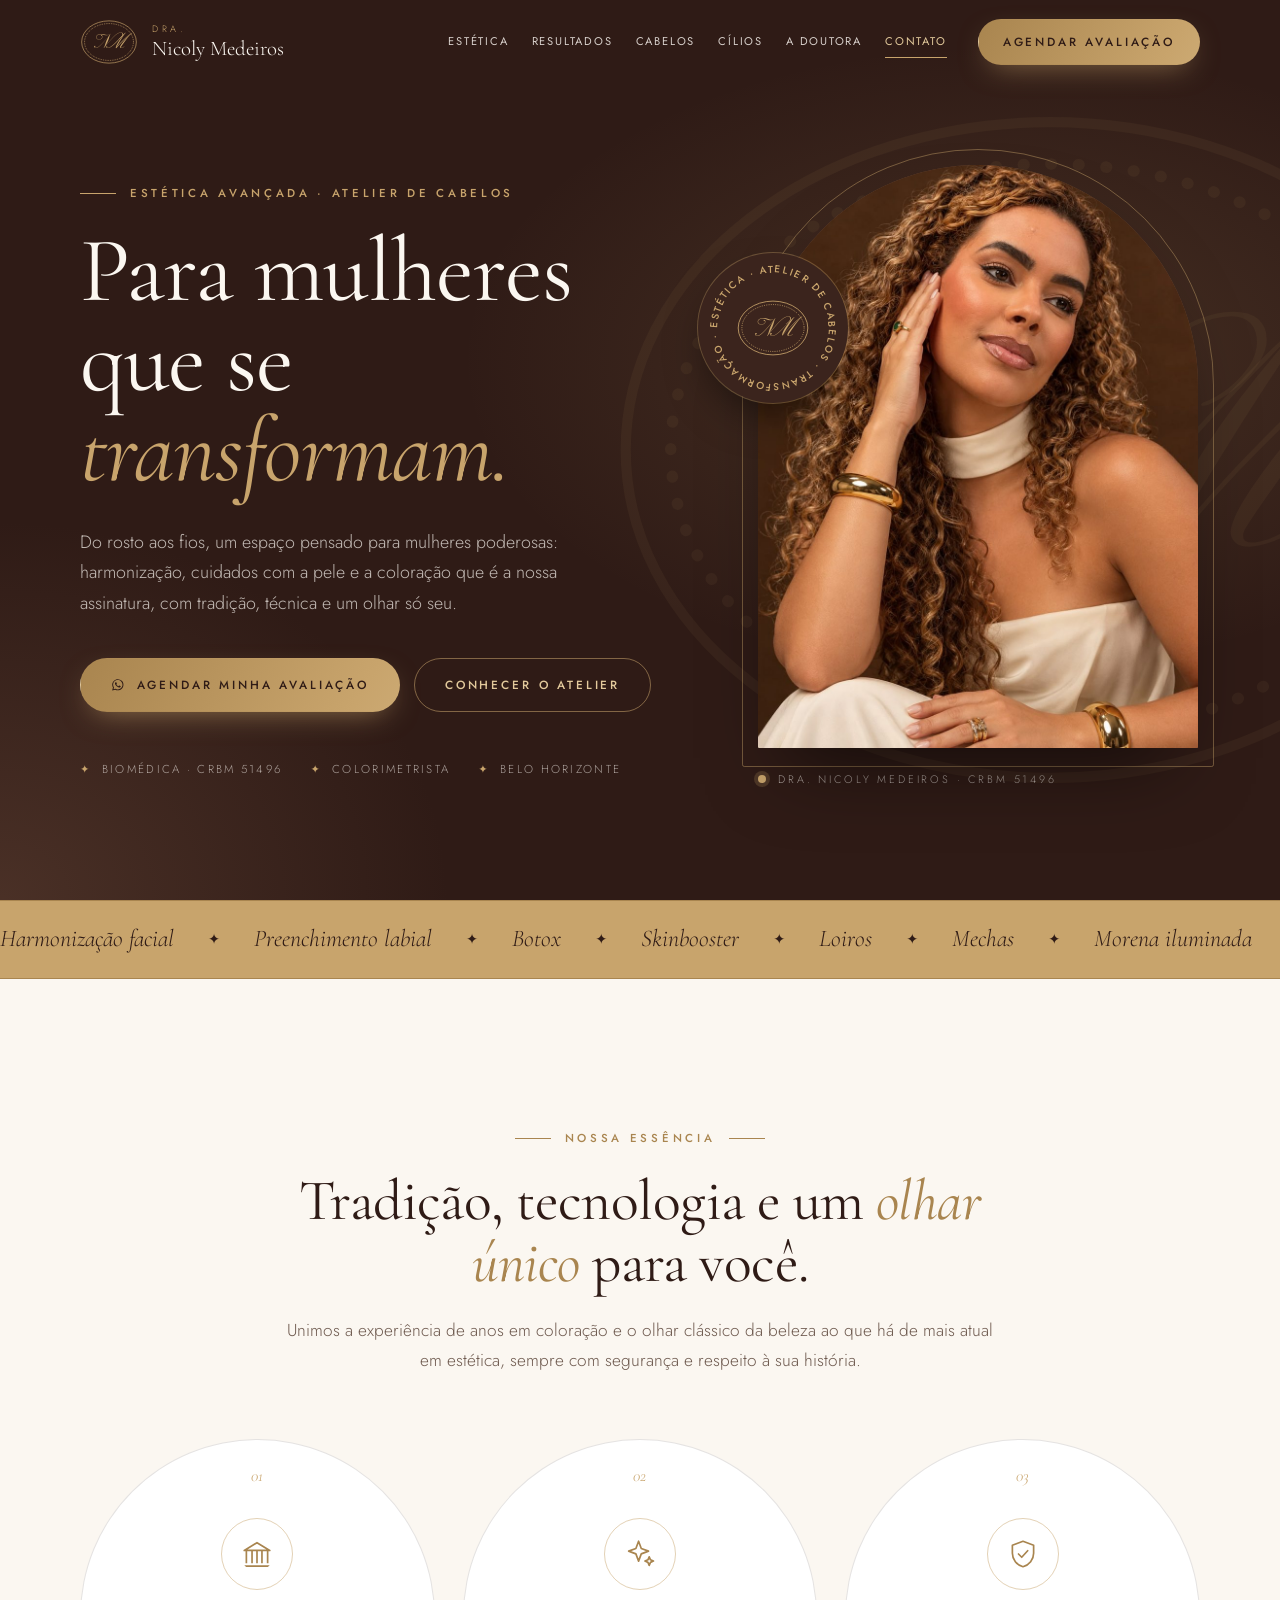
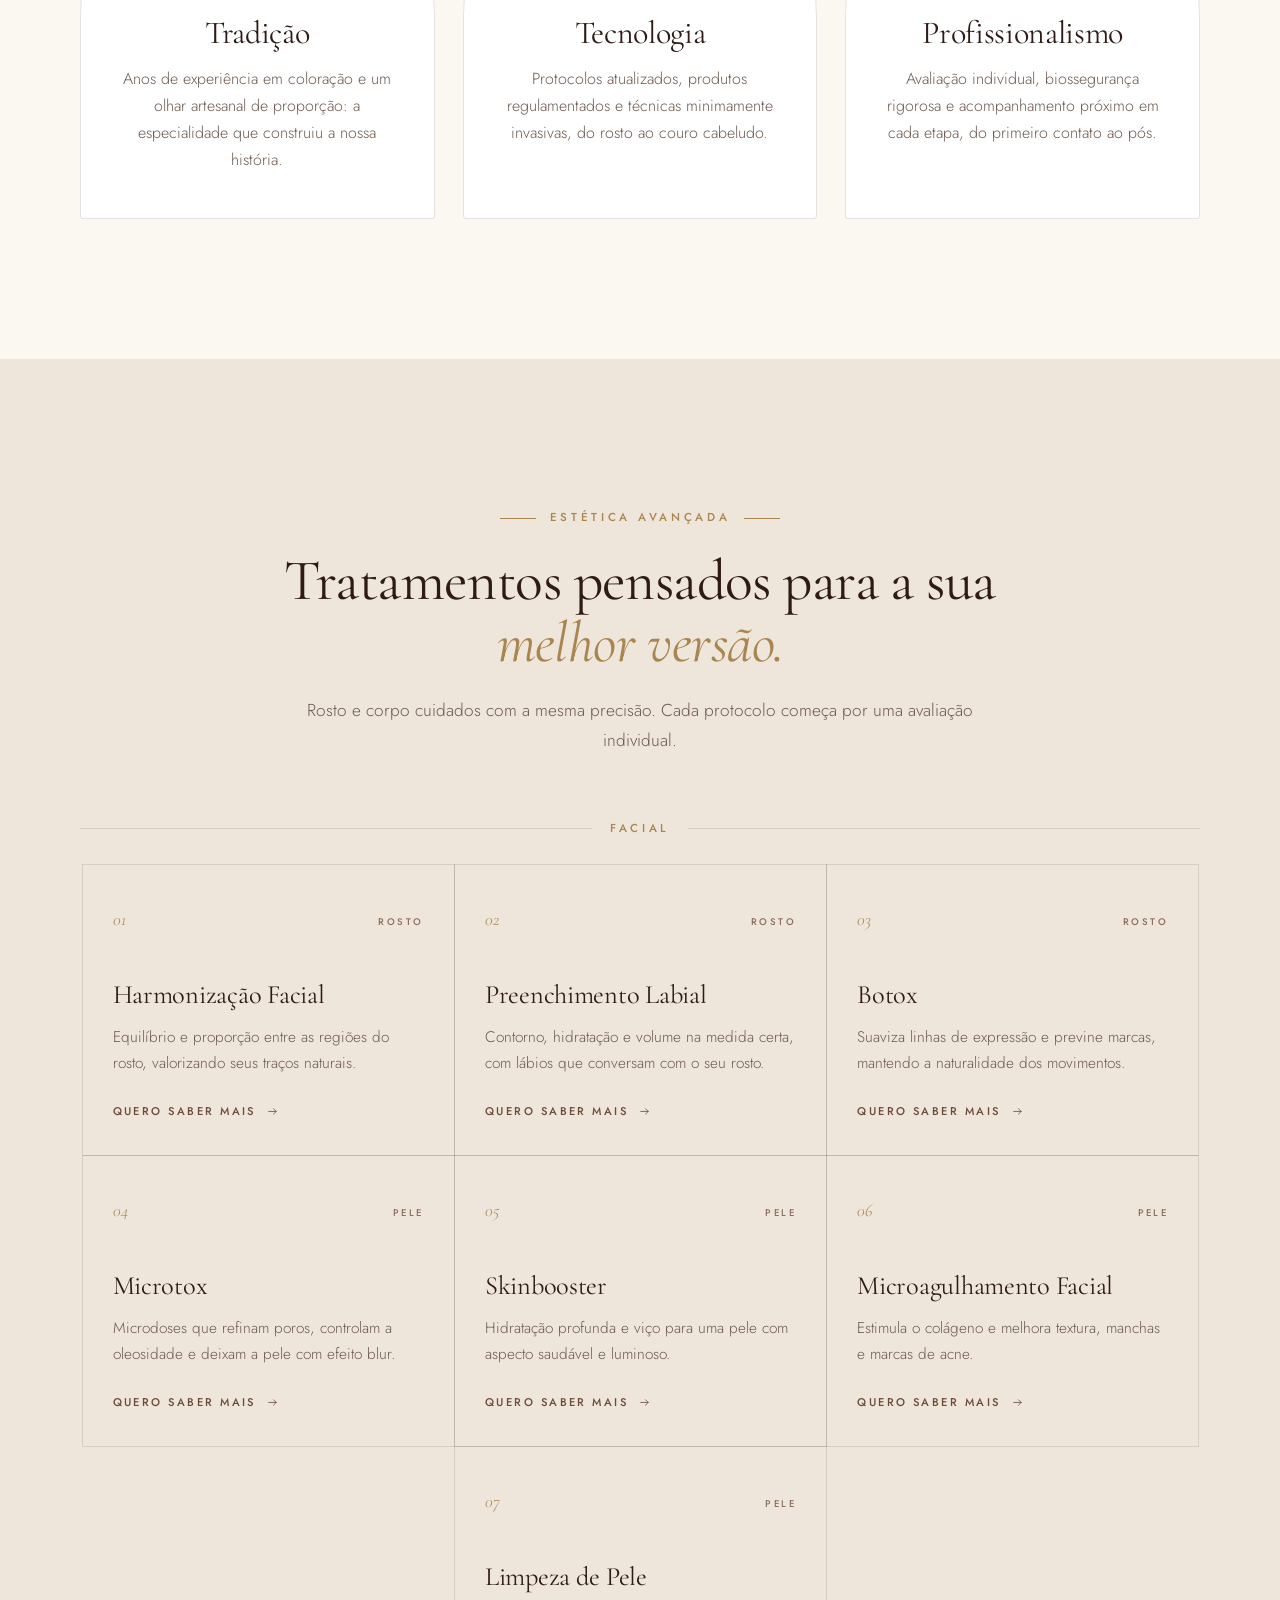
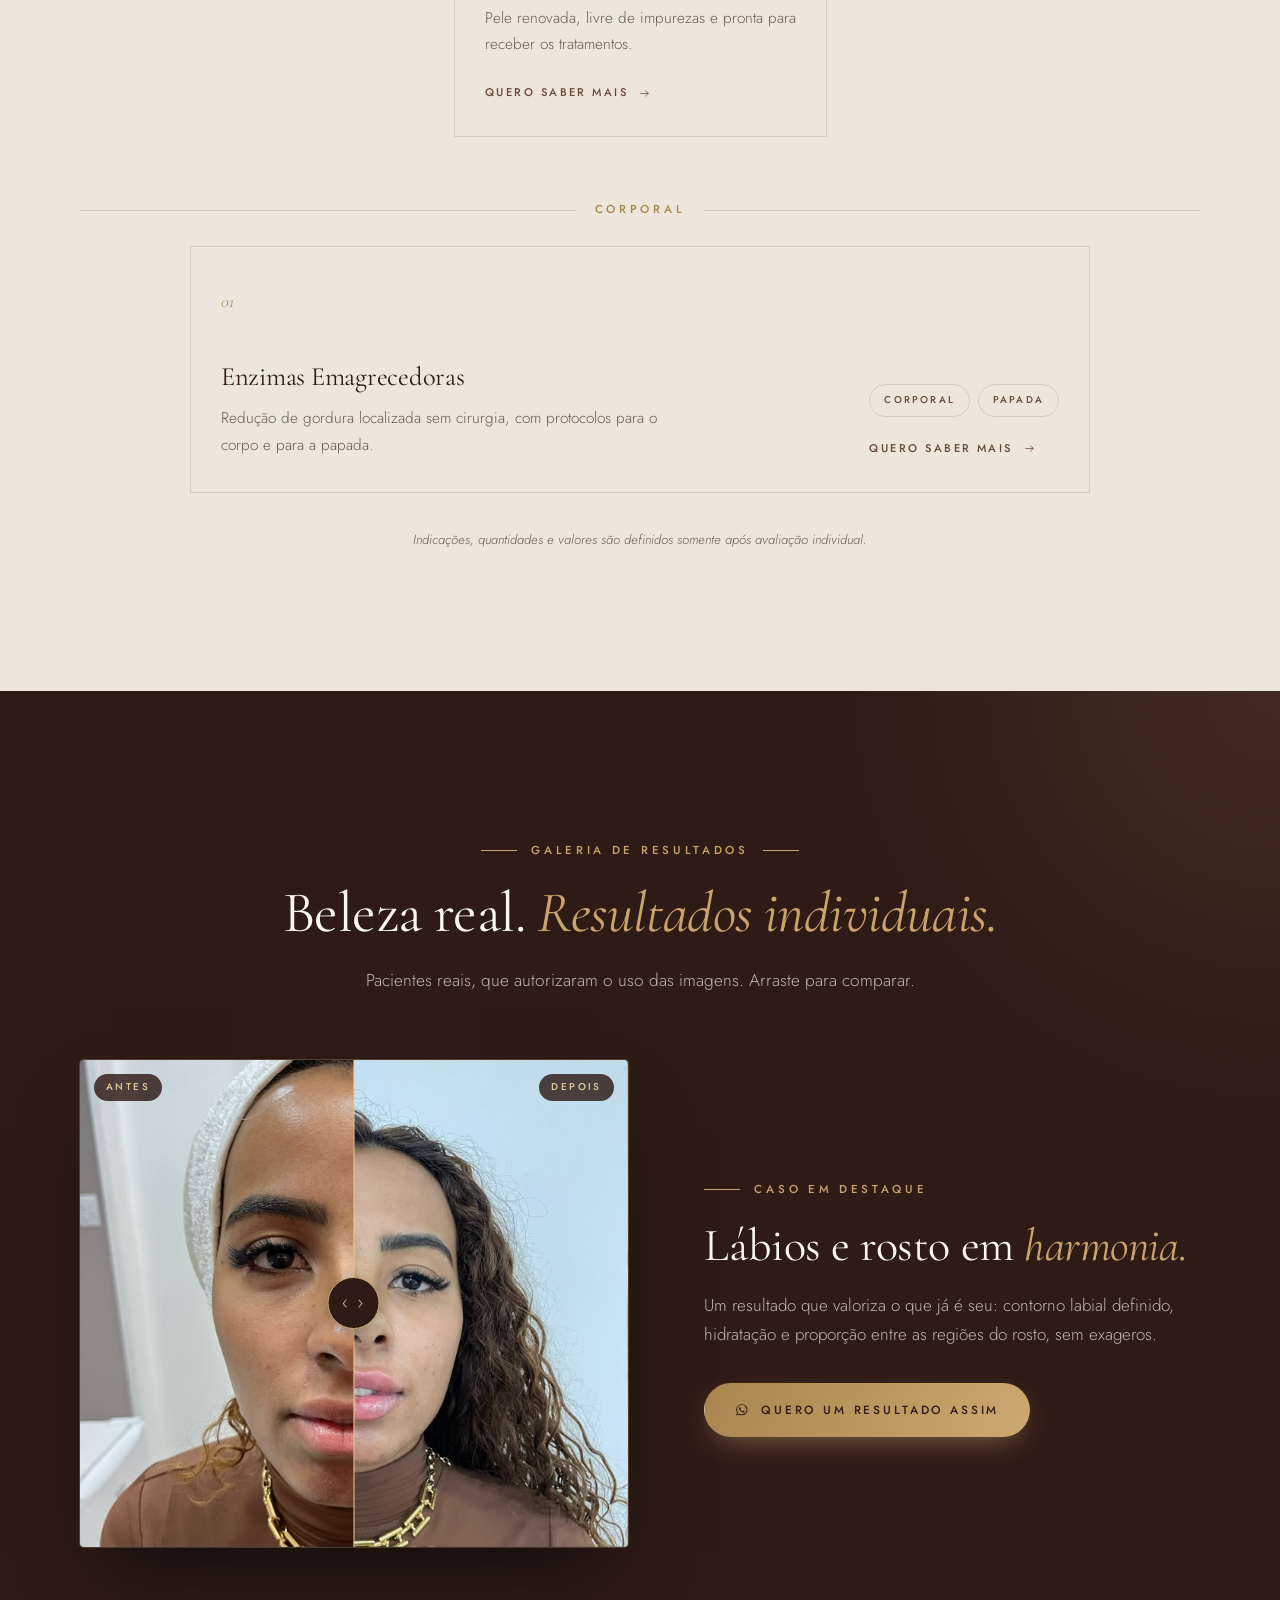
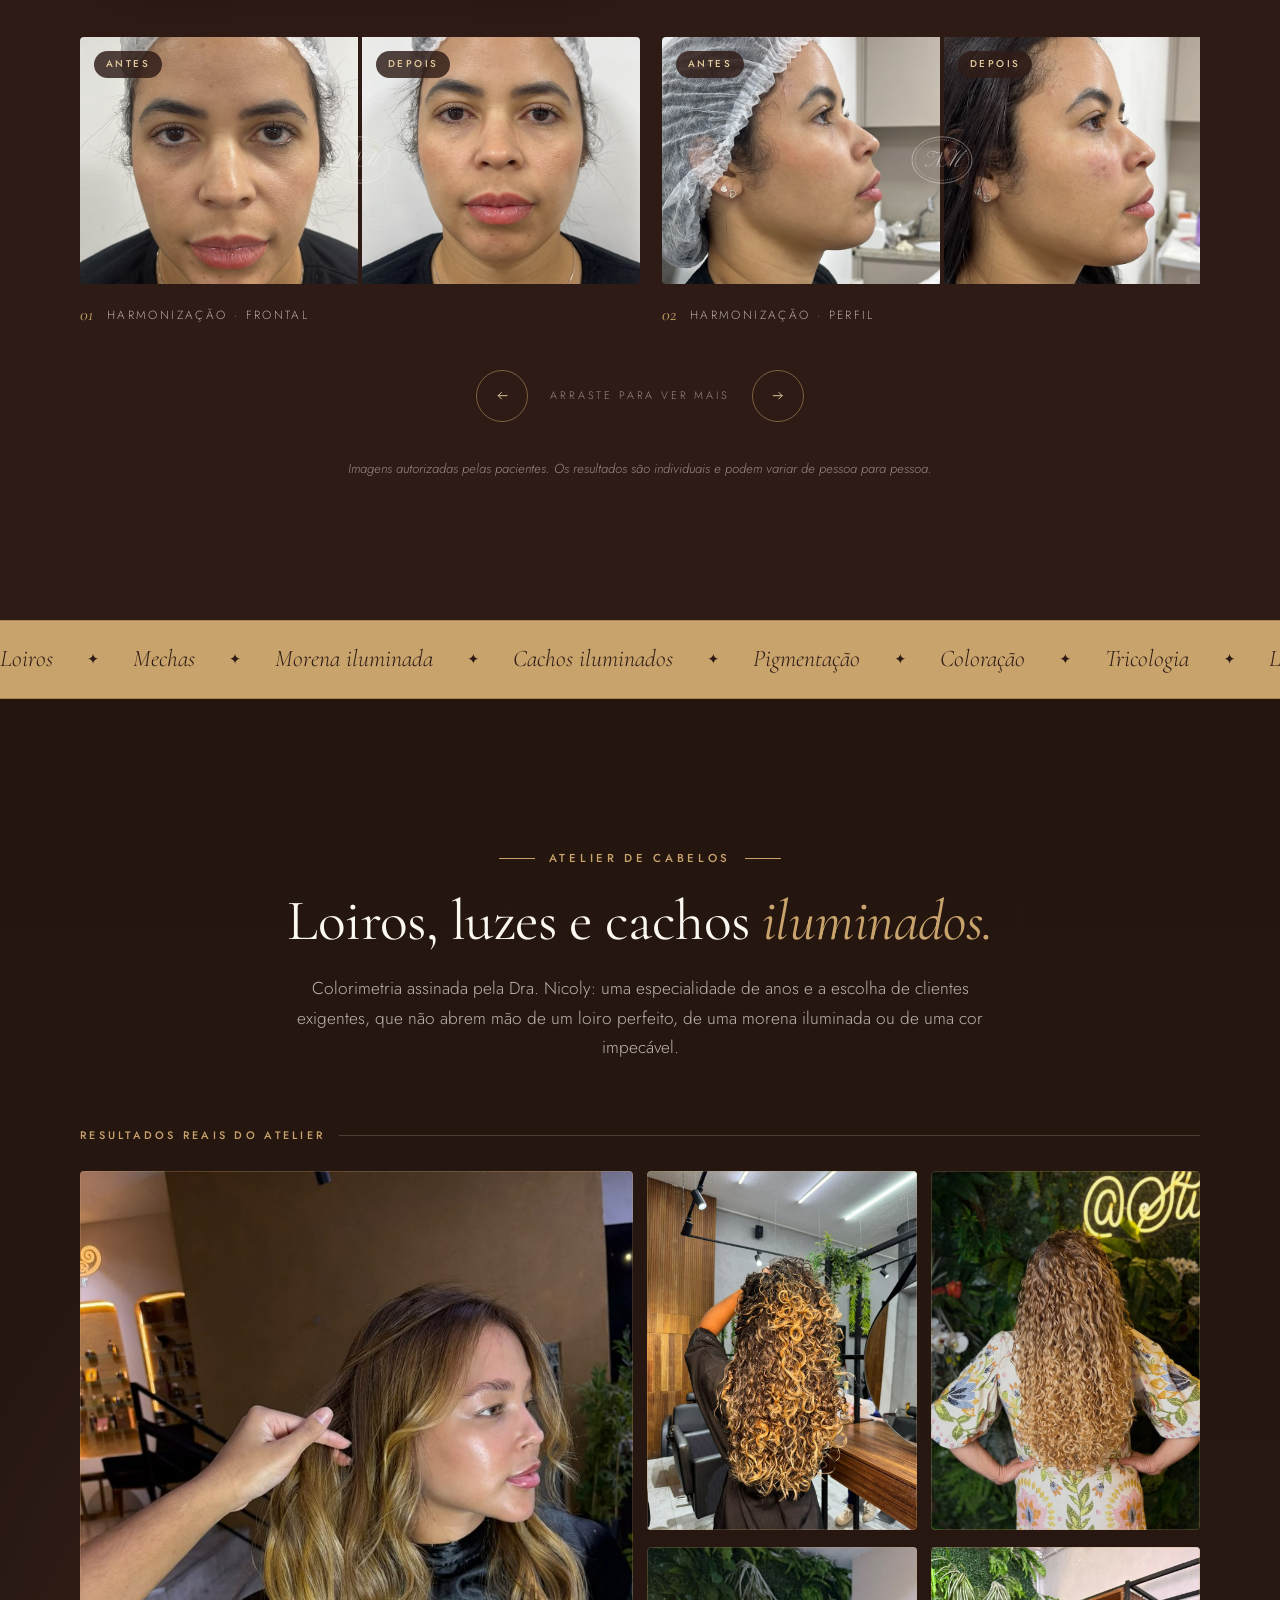
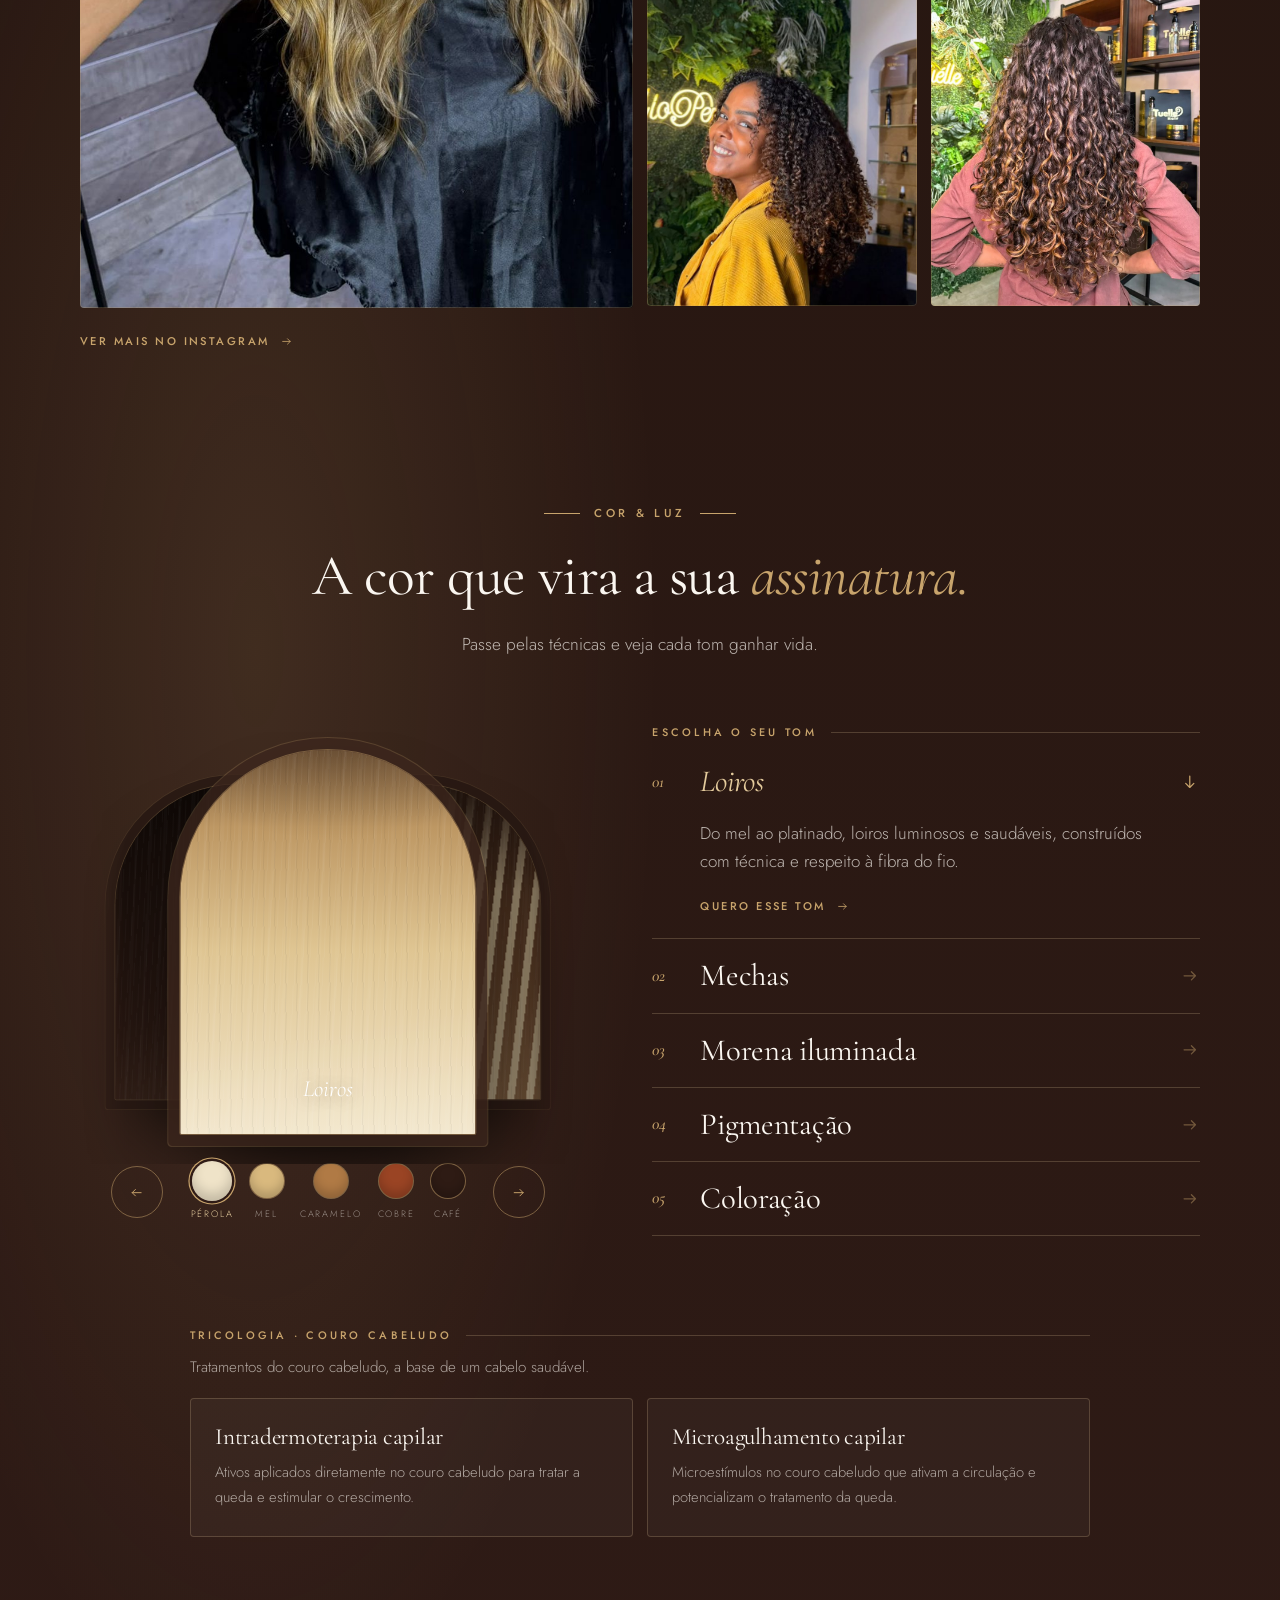
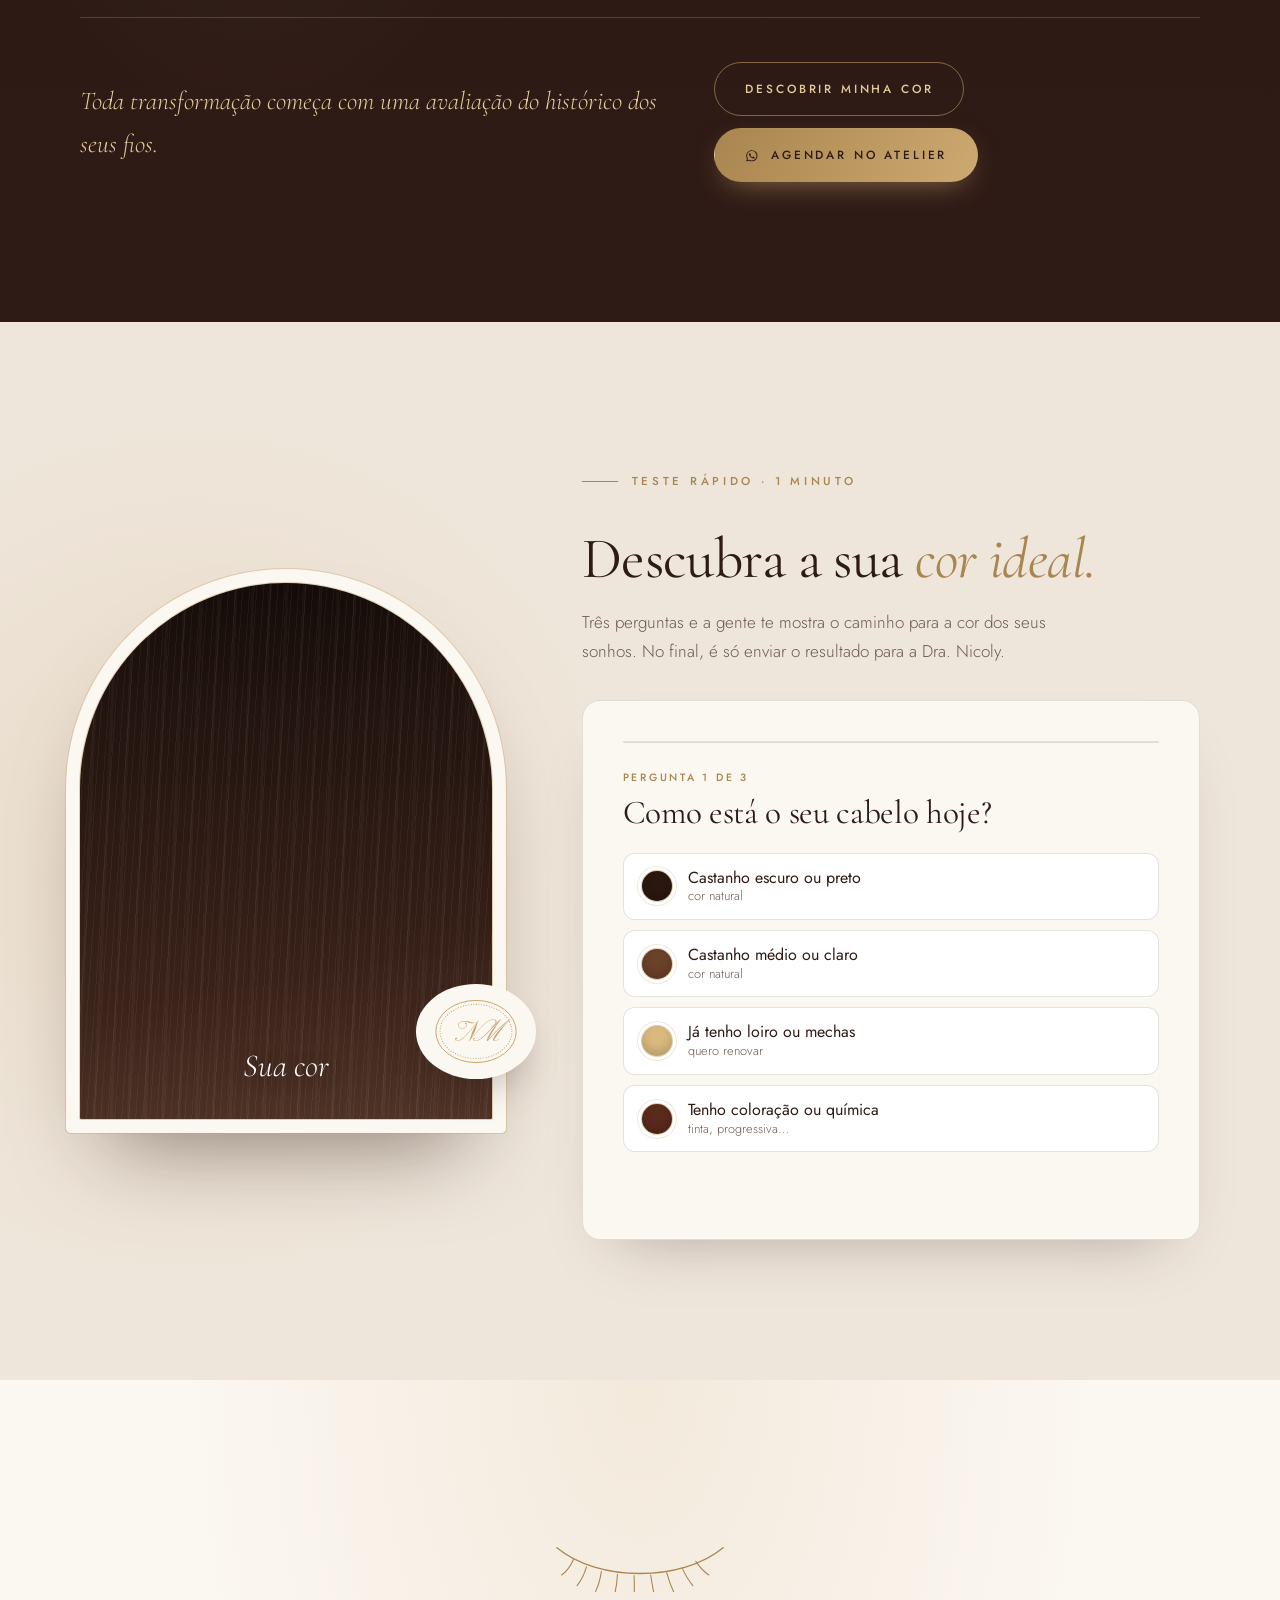
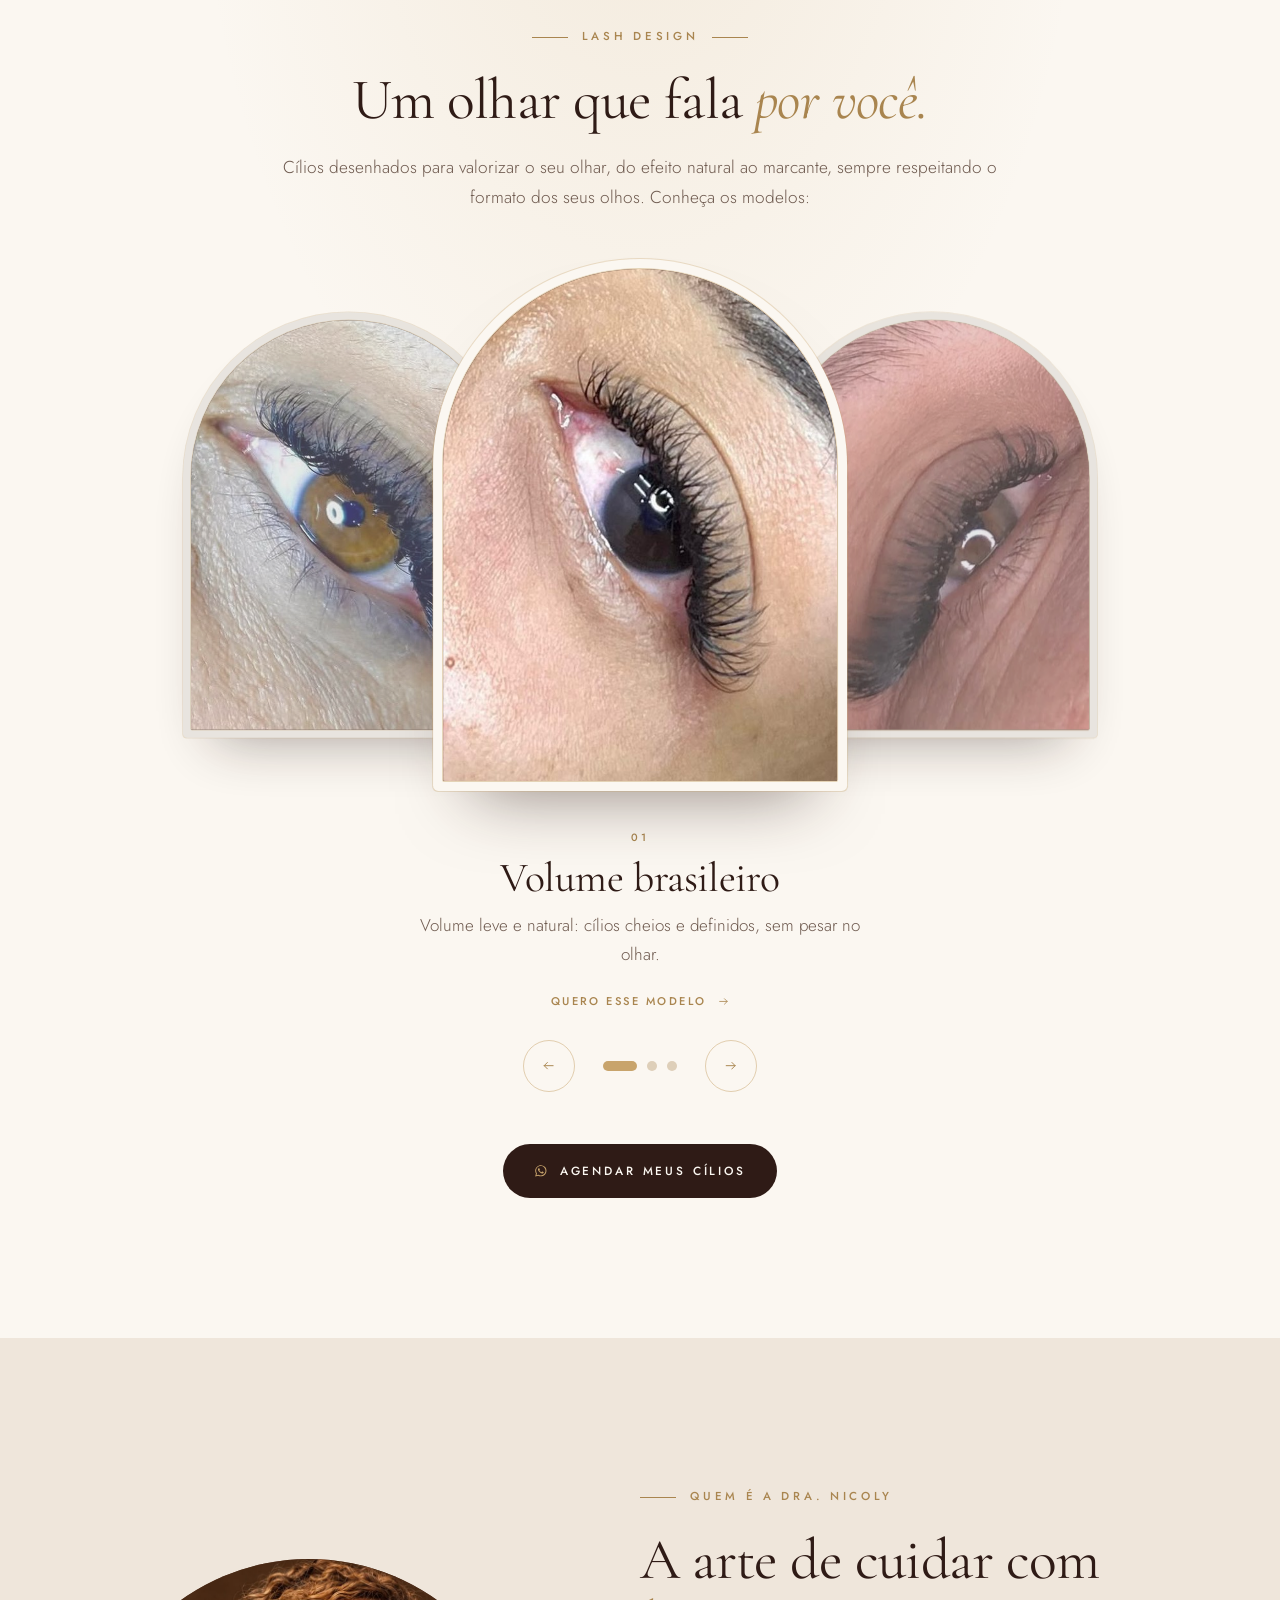
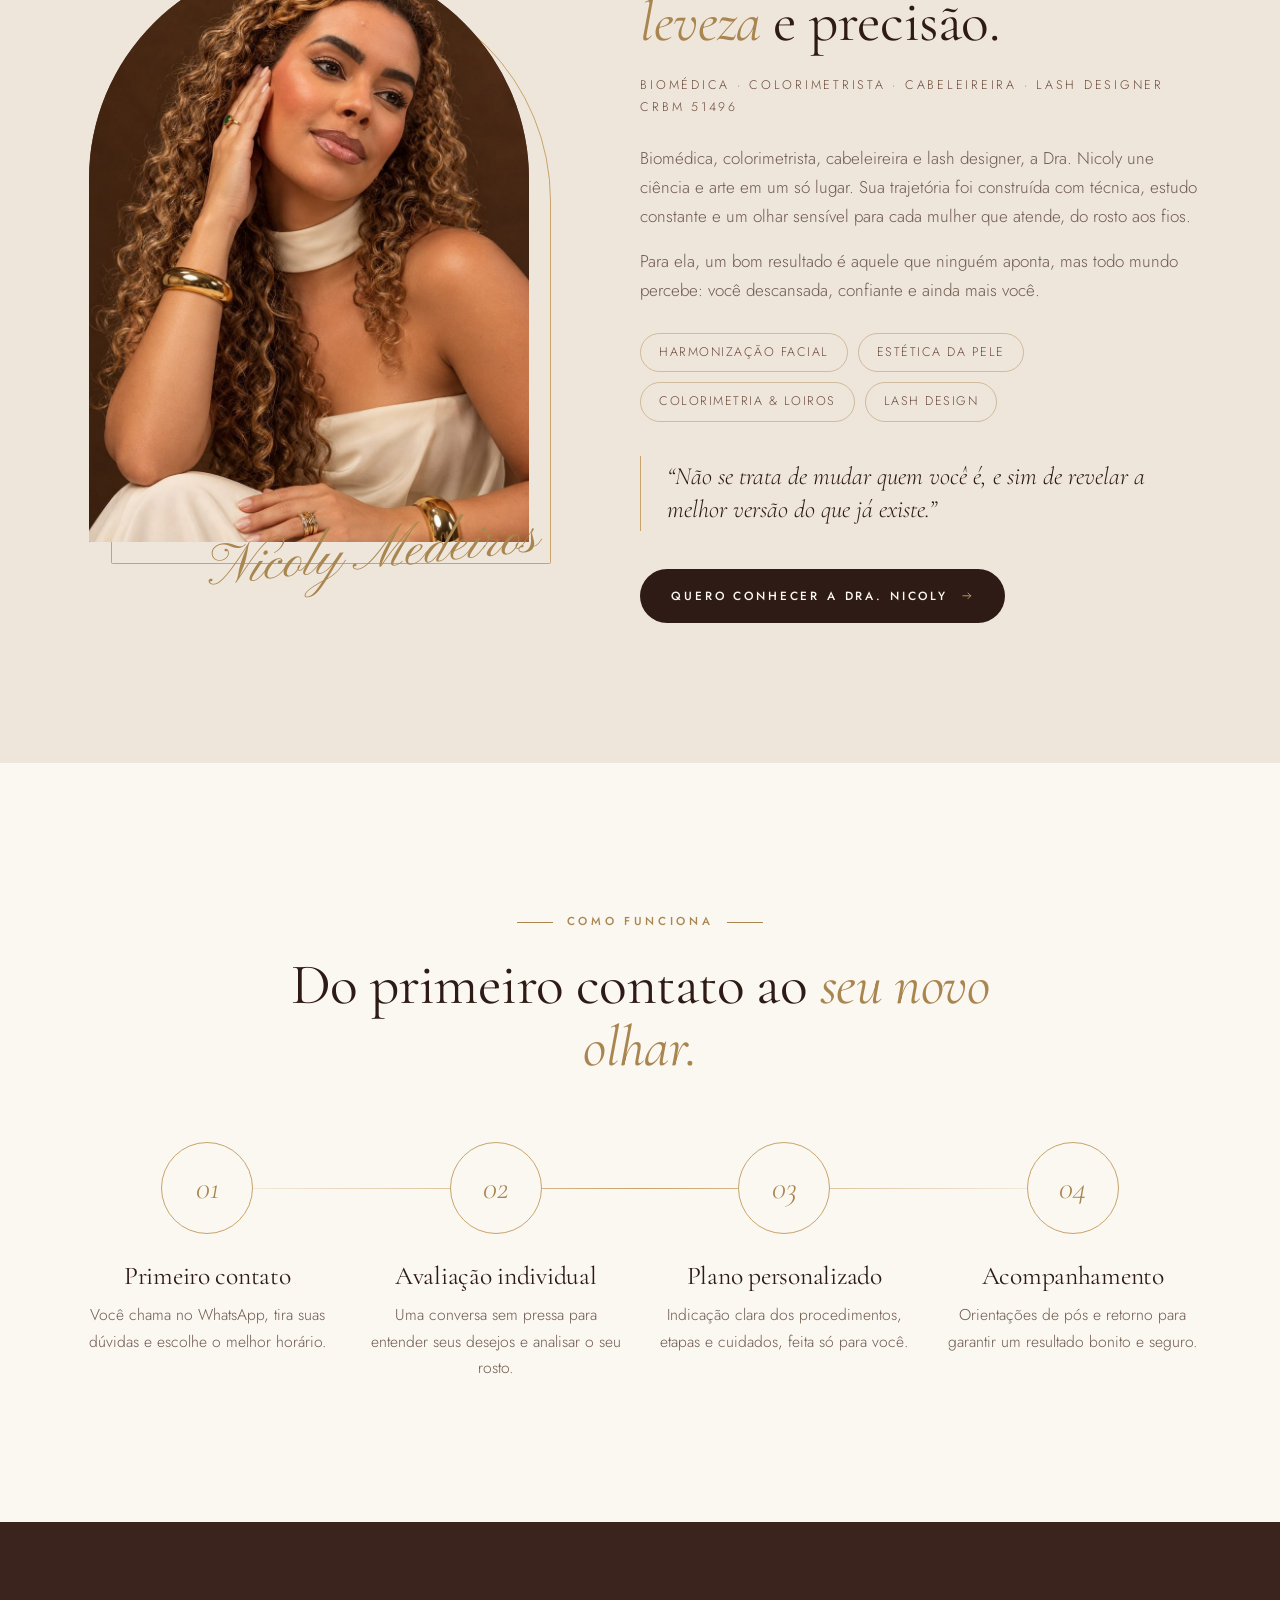
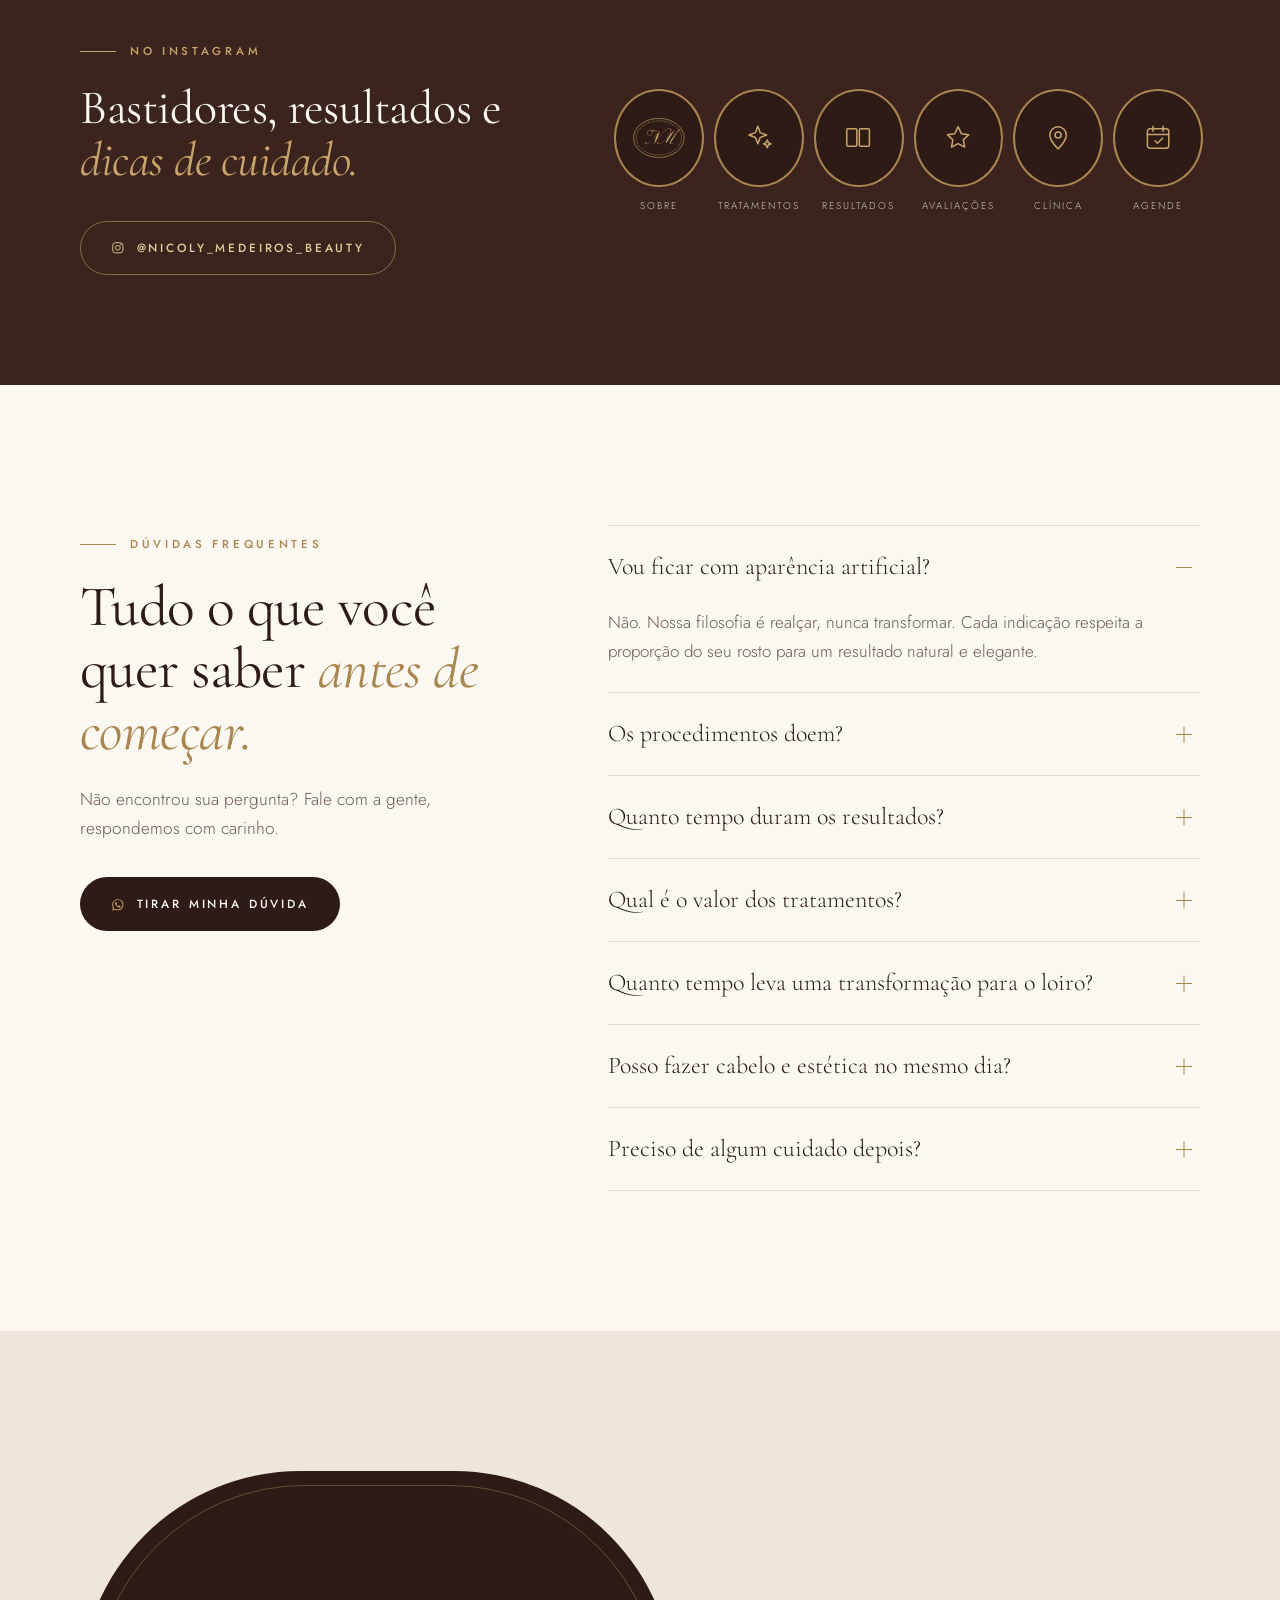
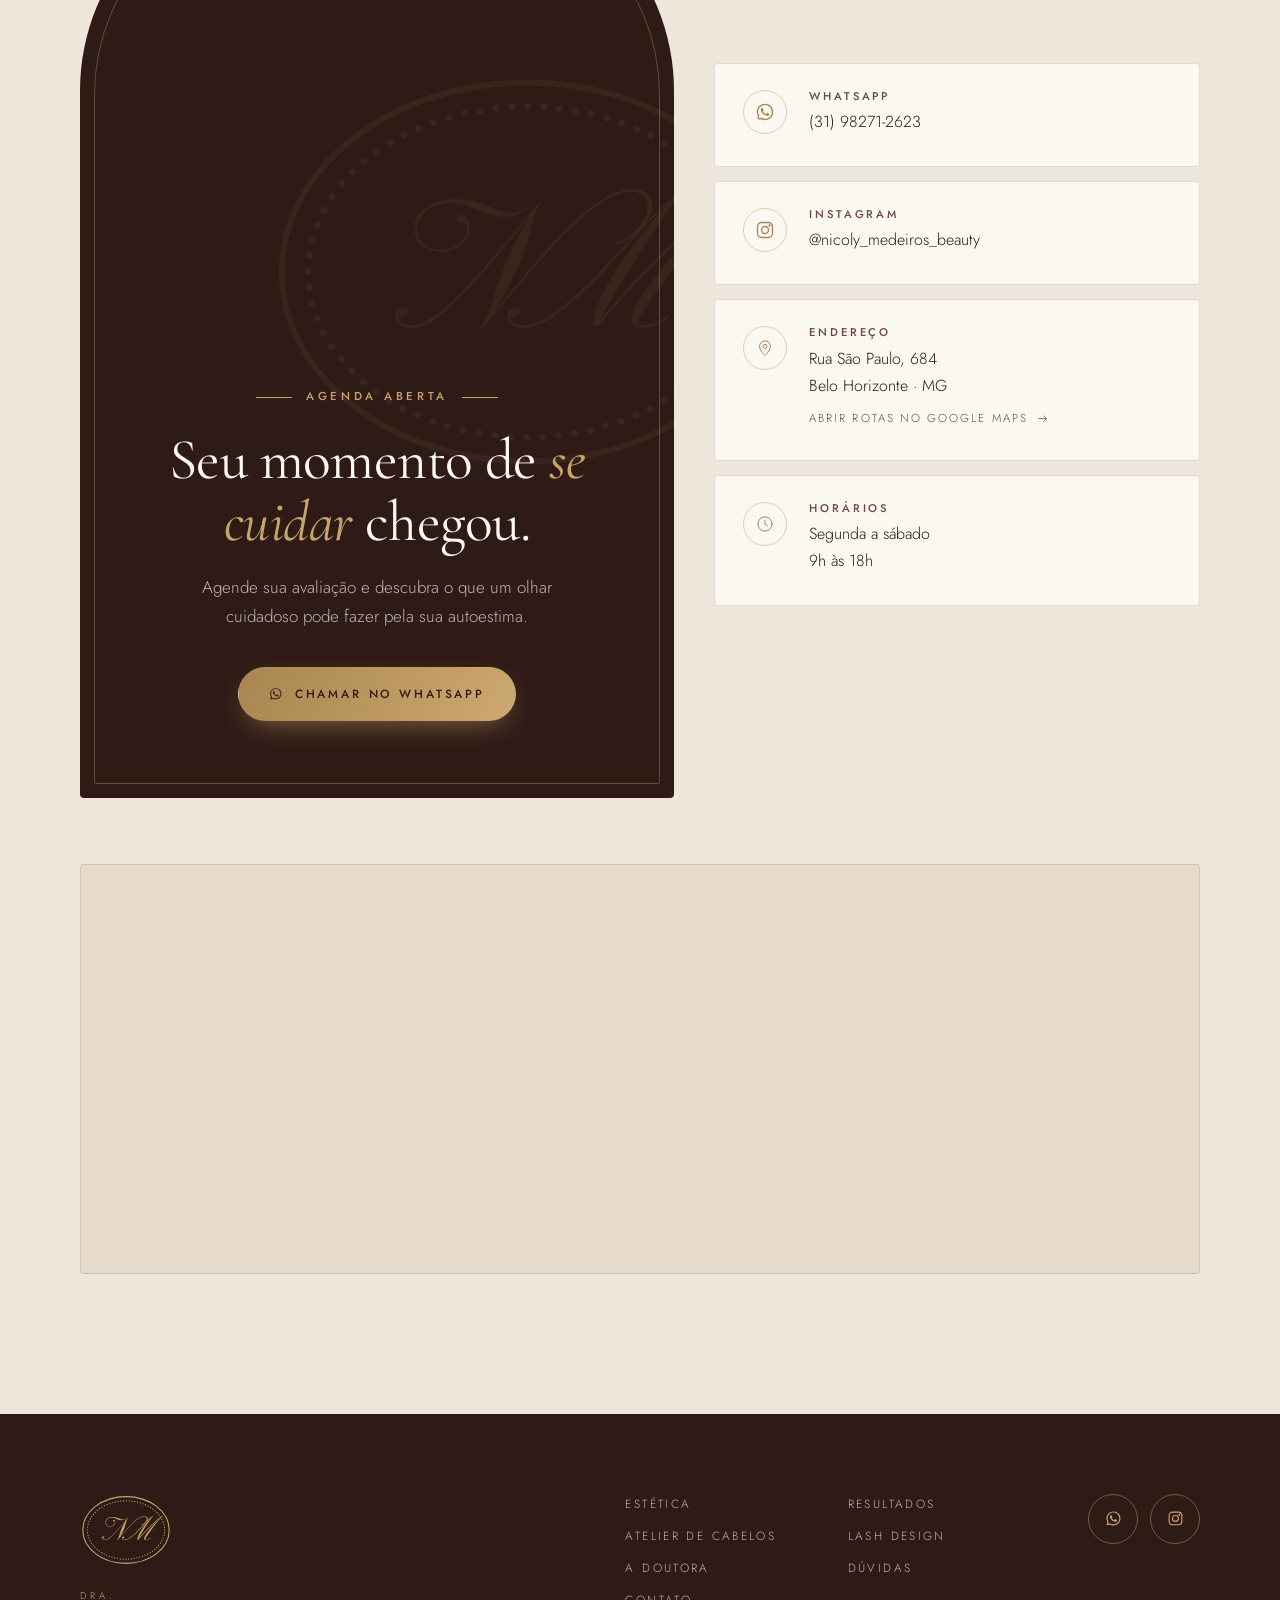
==== index.html @ 9ef395b2 "Cor & luz: carrossel compacto à esquerda e lista de tons interativa à direita Co-Authored-By: Claude" ====
<!doctype html>
<html lang="pt-BR">
<head>
  <meta charset="utf-8">
  <meta name="viewport" content="width=device-width, initial-scale=1">
  <script>document.documentElement.classList.add('js')</script>
  <title>Dra. Nicoly Medeiros · Estética & Atelier de Cabelos em Belo Horizonte</title>
  <meta name="description" content="Estética avançada e atelier de cabelos em Belo Horizonte: harmonização facial, preenchimento labial, botox, lash design, loiros, mechas e morena iluminada. Agende pelo WhatsApp com a Dra. Nicoly Medeiros, biomédica e colorimetrista.">
  <meta name="theme-color" content="#2F1B16">
  <meta property="og:type" content="website">
  <meta property="og:title" content="Dra. Nicoly Medeiros · Para mulheres que se transformam">
  <meta property="og:description" content="Estética avançada e atelier de cabelos em um só lugar. Agende pelo WhatsApp.">
  <meta property="og:url" content="https://ryanhenriqueac-cell.github.io/dra-nicoly-medeiros/">
  <meta property="og:image" content="https://ryanhenriqueac-cell.github.io/dra-nicoly-medeiros/assets/img/og.jpg">
  <meta property="og:image:width" content="1200">
  <meta property="og:image:height" content="630">
  <meta property="og:locale" content="pt_BR">
  <meta name="twitter:card" content="summary_large_image">
  <link rel="canonical" href="https://ryanhenriqueac-cell.github.io/dra-nicoly-medeiros/">
  <link rel="icon" href="assets/img/favicon.svg" type="image/svg+xml">
  <link rel="preconnect" href="https://fonts.googleapis.com">
  <link rel="preconnect" href="https://fonts.gstatic.com" crossorigin>
  <link href="https://fonts.googleapis.com/css2?family=Cormorant+Garamond:ital,wght@0,400;0,500;0,600;1,400;1,500&family=Jost:wght@300;400;500&family=Pinyon+Script&display=swap" rel="stylesheet">
  <link rel="stylesheet" href="assets/css/style.css">
  <script type="application/ld+json">
{
  "@context": "https://schema.org",
  "@type": "BeautySalon",
  "name": "Dra. Nicoly Medeiros · Estética & Atelier de Cabelos",
  "description": "Estética avançada e atelier de cabelos em Belo Horizonte: harmonização facial, preenchimento labial, botox, lash design, loiros, mechas e morena iluminada.",
  "telephone": "+55 31 98271-2623",
  "image": "https://ryanhenriqueac-cell.github.io/dra-nicoly-medeiros/assets/img/og.jpg",
  "url": "https://ryanhenriqueac-cell.github.io/dra-nicoly-medeiros/",
  "address": {
    "@type": "PostalAddress",
    "streetAddress": "Rua São Paulo, 684",
    "addressLocality": "Belo Horizonte",
    "addressRegion": "MG",
    "addressCountry": "BR"
  },
  "openingHoursSpecification": [
    {
      "@type": "OpeningHoursSpecification",
      "dayOfWeek": [
        "Monday",
        "Tuesday",
        "Wednesday",
        "Thursday",
        "Friday",
        "Saturday"
      ],
      "opens": "09:00",
      "closes": "18:00"
    }
  ],
  "sameAs": [
    "https://www.instagram.com/nicoly_medeiros_beauty/"
  ]
}
  </script>
</head>
<body>

<!-- Ícones e monograma reutilizáveis -->
<svg width="0" height="0" style="position:absolute" aria-hidden="true">
  <symbol id="mono" viewBox="0 0 140 110">
    <ellipse cx="70" cy="55" rx="66" ry="51" fill="none" stroke="currentColor" stroke-width="1.6"/>
    <ellipse cx="70" cy="55" rx="59" ry="44.5" fill="none" stroke="currentColor" stroke-width="1.8" stroke-linecap="round" stroke-dasharray="0.1 4.2"/>
    <text x="70" y="70" text-anchor="middle" font-family="'Pinyon Script', cursive" font-size="50" fill="currentColor" letter-spacing="-6">NM</text>
  </symbol>
  <symbol id="i-wa" viewBox="0 0 24 24"><path fill="currentColor" d="M12.04 2C6.58 2 2.13 6.45 2.13 11.91c0 1.75.46 3.45 1.32 4.95L2.05 22l5.25-1.38a9.9 9.9 0 0 0 4.74 1.2h.01c5.46 0 9.91-4.45 9.91-9.91 0-2.65-1.03-5.14-2.9-7.01A9.82 9.82 0 0 0 12.04 2Zm0 18.15h-.01a8.23 8.23 0 0 1-4.2-1.15l-.3-.18-3.12.82.83-3.04-.2-.31a8.2 8.2 0 0 1-1.26-4.38c0-4.54 3.7-8.23 8.25-8.23 2.2 0 4.27.86 5.83 2.42a8.18 8.18 0 0 1 2.41 5.83c0 4.54-3.7 8.22-8.23 8.22Zm4.52-6.16c-.25-.12-1.47-.72-1.69-.81-.23-.08-.39-.12-.56.13-.17.24-.64.8-.78.97-.14.17-.29.18-.54.06-.25-.12-1.05-.39-1.99-1.23-.74-.66-1.23-1.47-1.38-1.72-.14-.25-.01-.38.11-.5.11-.11.25-.29.37-.43.13-.15.17-.25.25-.42.08-.17.04-.31-.02-.43-.06-.12-.56-1.34-.76-1.84-.2-.48-.41-.42-.56-.43h-.48c-.17 0-.43.06-.66.31-.22.25-.86.85-.86 2.07 0 1.22.89 2.4 1.01 2.56.12.17 1.75 2.67 4.23 3.74.59.26 1.05.41 1.41.52.59.19 1.13.16 1.56.1.48-.07 1.47-.6 1.67-1.18.21-.58.21-1.07.14-1.18-.06-.1-.22-.16-.47-.28Z"/></symbol>
  <symbol id="i-ig" viewBox="0 0 24 24"><g fill="none" stroke="currentColor" stroke-width="1.6"><rect x="3" y="3" width="18" height="18" rx="5"/><circle cx="12" cy="12" r="4.2"/><circle cx="17.4" cy="6.6" r=".6" fill="currentColor"/></g></symbol>
  <symbol id="i-arrow" viewBox="0 0 24 24"><path fill="none" stroke="currentColor" stroke-width="1.5" stroke-linecap="round" stroke-linejoin="round" d="M5 12h14m-5-5 5 5-5 5"/></symbol>
  <symbol id="i-temple" viewBox="0 0 24 24"><path fill="none" stroke="currentColor" stroke-width="1.2" stroke-linejoin="round" d="M3 9.5 12 4l9 5.5H3Zm1.5 0v9m4-9v9m7-9v9m4-9v9M12 9.5v9M3 20.5h18"/></symbol>
  <symbol id="i-spark" viewBox="0 0 24 24"><path fill="none" stroke="currentColor" stroke-width="1.2" stroke-linejoin="round" d="M11 3l1.9 5.1L18 10l-5.1 1.9L11 17l-1.9-5.1L4 10l5.1-1.9L11 3Zm7.5 11 .9 2.1 2.1.9-2.1.9-.9 2.1-.9-2.1-2.1-.9 2.1-.9.9-2.1Z"/></symbol>
  <symbol id="i-shield" viewBox="0 0 24 24"><path fill="none" stroke="currentColor" stroke-width="1.2" stroke-linejoin="round" d="M12 3l7.5 2.8v5.7c0 4.4-3.1 8.2-7.5 9.5-4.4-1.3-7.5-5.1-7.5-9.5V5.8L12 3Z"/><path fill="none" stroke="currentColor" stroke-width="1.2" stroke-linecap="round" stroke-linejoin="round" d="m8.8 12 2.3 2.3 4.2-4.6"/></symbol>
  <symbol id="i-frames" viewBox="0 0 24 24"><g fill="none" stroke="currentColor" stroke-width="1.2"><rect x="3" y="5" width="8" height="14" rx="1"/><rect x="13" y="5" width="8" height="14" rx="1"/></g></symbol>
  <symbol id="i-star" viewBox="0 0 24 24"><path fill="none" stroke="currentColor" stroke-width="1.2" stroke-linejoin="round" d="m12 3.5 2.6 5.4 5.9.8-4.3 4.1 1 5.8L12 16.8l-5.2 2.8 1-5.8-4.3-4.1 5.9-.8L12 3.5Z"/></symbol>
  <symbol id="i-pin" viewBox="0 0 24 24"><g fill="none" stroke="currentColor" stroke-width="1.2"><path d="M12 21s-6.5-6-6.5-11a6.5 6.5 0 0 1 13 0c0 5-6.5 11-6.5 11Z"/><circle cx="12" cy="10" r="2.4"/></g></symbol>
  <symbol id="i-cal" viewBox="0 0 24 24"><g fill="none" stroke="currentColor" stroke-width="1.2" stroke-linecap="round"><rect x="3.5" y="5" width="17" height="15.5" rx="2"/><path d="M3.5 9.5h17M8 3v4m8-4v4m-6.5 7.5 2 2 4-4"/></g></symbol>
  <symbol id="i-clock" viewBox="0 0 24 24"><g fill="none" stroke="currentColor" stroke-width="1.2" stroke-linecap="round"><circle cx="12" cy="12" r="8.5"/><path d="M12 7.5V12l3 2"/></g></symbol>
</svg>

<a class="skip" href="#essencia">Pular para o conteúdo</a>

<!-- ============ HEADER ============ -->
<header class="header" id="header">
  <div class="container header__inner">
    <a href="#inicio" class="brand" aria-label="Dra. Nicoly Medeiros, voltar ao início">
      <svg class="brand__mono"><use href="#mono"/></svg>
      <span class="brand__text"><small>Dra.</small>Nicoly Medeiros</span>
    </a>
    <nav class="nav" id="nav" aria-label="Principal">
      <a href="#estetica"><i>01</i>Estética</a>
      <a href="#resultados"><i>02</i>Resultados</a>
      <a href="#atelier"><i>03</i>Cabelos</a>
      <a href="#cilios"><i>04</i>Cílios</a>
      <a href="#sobre"><i>05</i>A Doutora</a>
      <a href="#contato"><i>06</i>Contato</a>
      <a class="btn btn--gold nav__cta" data-wa="Olá, Dra. Nicoly! Vim pelo site e gostaria de agendar uma avaliação.">Agendar avaliação</a>
    </nav>
    <button class="menu-toggle" id="menuToggle" aria-label="Abrir menu" aria-expanded="false" aria-controls="nav"><span></span><span></span></button>
  </div>
</header>

<main>

<!-- ============ HERO ============ -->
<section class="hero" id="inicio">
  <svg class="hero__watermark" aria-hidden="true"><use href="#mono"/></svg>
  <!-- Vídeo da abertura: coloque assets/video/hero.mp4 (horizontal 16:9), hero-mobile.mp4 (vertical 9:16)
       e hero-poster.jpg. Enquanto não existirem, a abertura com a foto continua aparecendo. -->
  <div class="hero__video" data-hero-video aria-hidden="true">
    <video muted loop playsinline preload="none"></video>
  </div>
  <button class="hero__play" type="button" aria-label="Pausar vídeo" hidden>
    <span class="hero__play-ico"></span>
  </button>
  <div class="container hero__grid">
    <div class="hero__copy">
      <p class="eyebrow reveal">Estética avançada · Atelier de cabelos</p>
      <h1 class="hero__title reveal">Para mulheres que se <em>transformam.</em></h1>
      <p class="hero__lead reveal">Do rosto aos fios, um espaço pensado para mulheres poderosas: harmonização, cuidados com a pele e a coloração que é a nossa assinatura, com tradição, técnica e um olhar só seu.</p>
      <div class="hero__actions reveal">
        <a class="btn btn--gold" data-wa="Olá, Dra. Nicoly! Vim pelo site e gostaria de agendar minha avaliação."><svg class="ico"><use href="#i-wa"/></svg>Agendar minha avaliação</a>
        <a class="btn btn--ghost" href="#atelier">Conhecer o Atelier</a>
      </div>
      <ul class="hero__trust reveal">
        <li>Biomédica · CRBM 51496</li>
        <li>Colorimetrista</li>
        <li>Belo Horizonte</li>
      </ul>
    </div>

    <div class="hero__media reveal">
      <div class="arch">
        <img src="assets/img/dra-nicoly.jpg" alt="Dra. Nicoly Medeiros, biomédica e colorimetrista" fetchpriority="high" style="object-position:50% 20%">
      </div>
      <div class="seal" aria-hidden="true">
        <svg viewBox="0 0 200 200" class="seal__ring">
          <defs><path id="sealPath" d="M100,100 m-74,0 a74,74 0 1,1 148,0 a74,74 0 1,1 -148,0"/></defs>
          <text><textPath href="#sealPath" textLength="458" lengthAdjust="spacing">ESTÉTICA · ATELIER DE CABELOS · TRANSFORMAÇÃO ·</textPath></text>
        </svg>
        <svg class="seal__mono"><use href="#mono"/></svg>
      </div>
      <p class="hero__caption"><span></span>Dra. Nicoly Medeiros · CRBM 51496</p>
    </div>
  </div>
</section>

<div class="marquee" aria-hidden="true">
  <div class="marquee__track">
    <span>Harmonização facial</span><b>✦</b><span>Preenchimento labial</span><b>✦</b><span>Botox</span><b>✦</b><span>Skinbooster</span><b>✦</b><span>Loiros</span><b>✦</b><span>Mechas</span><b>✦</b><span>Morena iluminada</span><b>✦</b><span>Coloração</span><b>✦</b><span>Lash design</span><b>✦</b>
    <span>Harmonização facial</span><b>✦</b><span>Preenchimento labial</span><b>✦</b><span>Botox</span><b>✦</b><span>Skinbooster</span><b>✦</b><span>Loiros</span><b>✦</b><span>Mechas</span><b>✦</b><span>Morena iluminada</span><b>✦</b><span>Coloração</span><b>✦</b><span>Lash design</span><b>✦</b>
  </div>
</div>

<!-- ============ ESSÊNCIA ============ -->
<section class="section essencia" id="essencia">
  <div class="container">
    <header class="section__head reveal">
      <p class="eyebrow">Nossa essência</p>
      <h2>Tradição, tecnologia e um <em>olhar único</em> para você.</h2>
      <p>Unimos a experiência de anos em coloração e o olhar clássico da beleza ao que há de mais atual em estética, sempre com segurança e respeito à sua história.</p>
    </header>
    <div class="pillars">
      <article class="pillar reveal">
        <span class="pillar__num">01</span>
        <svg class="pillar__ico"><use href="#i-temple"/></svg>
        <h3>Tradição</h3>
        <p>Anos de experiência em coloração e um olhar artesanal de proporção: a especialidade que construiu a nossa história.</p>
      </article>
      <article class="pillar reveal">
        <span class="pillar__num">02</span>
        <svg class="pillar__ico"><use href="#i-spark"/></svg>
        <h3>Tecnologia</h3>
        <p>Protocolos atualizados, produtos regulamentados e técnicas minimamente invasivas, do rosto ao couro cabeludo.</p>
      </article>
      <article class="pillar reveal">
        <span class="pillar__num">03</span>
        <svg class="pillar__ico"><use href="#i-shield"/></svg>
        <h3>Profissionalismo</h3>
        <p>Avaliação individual, biossegurança rigorosa e acompanhamento próximo em cada etapa, do primeiro contato ao pós.</p>
      </article>
    </div>
  </div>
</section>

<!-- ============ ESTÉTICA ============ -->
<section class="section procedimentos" id="estetica">
  <div class="container">
    <header class="section__head reveal">
      <p class="eyebrow">Estética avançada</p>
      <h2>Tratamentos pensados para a sua <em>melhor versão.</em></h2>
      <p>Rosto e corpo cuidados com a mesma precisão. Cada protocolo começa por uma avaliação individual.</p>
    </header>

    <div class="procs-group">
      <p class="procs-group__label reveal"><span>Facial</span></p>
      <div class="procs">
        <article class="proc reveal">
          <span class="proc__num">01<b class="proc__cat">Rosto</b></span>
          <h3>Harmonização Facial</h3>
          <p>Equilíbrio e proporção entre as regiões do rosto, valorizando seus traços naturais.</p>
          <a class="proc__link" data-wa="Olá, Dra. Nicoly! Tenho interesse em Harmonização Facial.">Quero saber mais <svg class="ico"><use href="#i-arrow"/></svg></a>
        </article>
        <article class="proc reveal">
          <span class="proc__num">02<b class="proc__cat">Rosto</b></span>
          <h3>Preenchimento Labial</h3>
          <p>Contorno, hidratação e volume na medida certa, com lábios que conversam com o seu rosto.</p>
          <a class="proc__link" data-wa="Olá, Dra. Nicoly! Tenho interesse em Preenchimento Labial.">Quero saber mais <svg class="ico"><use href="#i-arrow"/></svg></a>
        </article>
        <article class="proc reveal">
          <span class="proc__num">03<b class="proc__cat">Rosto</b></span>
          <h3>Botox</h3>
          <p>Suaviza linhas de expressão e previne marcas, mantendo a naturalidade dos movimentos.</p>
          <a class="proc__link" data-wa="Olá, Dra. Nicoly! Tenho interesse em Botox.">Quero saber mais <svg class="ico"><use href="#i-arrow"/></svg></a>
        </article>
        <article class="proc reveal">
          <span class="proc__num">04<b class="proc__cat">Pele</b></span>
          <h3>Microtox</h3>
          <p>Microdoses que refinam poros, controlam a oleosidade e deixam a pele com efeito blur.</p>
          <a class="proc__link" data-wa="Olá, Dra. Nicoly! Tenho interesse em Microtox.">Quero saber mais <svg class="ico"><use href="#i-arrow"/></svg></a>
        </article>
        <article class="proc reveal">
          <span class="proc__num">05<b class="proc__cat">Pele</b></span>
          <h3>Skinbooster</h3>
          <p>Hidratação profunda e viço para uma pele com aspecto saudável e luminoso.</p>
          <a class="proc__link" data-wa="Olá, Dra. Nicoly! Tenho interesse em Skinbooster.">Quero saber mais <svg class="ico"><use href="#i-arrow"/></svg></a>
        </article>
        <article class="proc reveal">
          <span class="proc__num">06<b class="proc__cat">Pele</b></span>
          <h3>Microagulhamento Facial</h3>
          <p>Estimula o colágeno e melhora textura, manchas e marcas de acne.</p>
          <a class="proc__link" data-wa="Olá, Dra. Nicoly! Tenho interesse em Microagulhamento Facial.">Quero saber mais <svg class="ico"><use href="#i-arrow"/></svg></a>
        </article>
        <article class="proc reveal">
          <span class="proc__num">07<b class="proc__cat">Pele</b></span>
          <h3>Limpeza de Pele</h3>
          <p>Pele renovada, livre de impurezas e pronta para receber os tratamentos.</p>
          <a class="proc__link" data-wa="Olá, Dra. Nicoly! Tenho interesse em Limpeza de Pele.">Quero saber mais <svg class="ico"><use href="#i-arrow"/></svg></a>
        </article>
      </div>
    </div>

    <div class="procs-group">
      <p class="procs-group__label reveal"><span>Corporal</span></p>
      <article class="proc proc--wide reveal">
        <div class="proc--wide__main">
          <span class="proc__num">01</span>
          <h3>Enzimas Emagrecedoras</h3>
          <p>Redução de gordura localizada sem cirurgia, com protocolos para o corpo e para a papada.</p>
        </div>
        <div class="proc--wide__side">
          <ul class="proc__tags"><li>Corporal</li><li>Papada</li></ul>
          <a class="proc__link" data-wa="Olá, Dra. Nicoly! Tenho interesse em Enzimas Emagrecedoras (corporal e papada).">Quero saber mais <svg class="ico"><use href="#i-arrow"/></svg></a>
        </div>
      </article>
    </div>
    <p class="disclaimer reveal">Indicações, quantidades e valores são definidos somente após avaliação individual.</p>
  </div>
</section>

<!-- ============ RESULTADOS ============ -->
<section class="section resultados" id="resultados">
  <div class="container">
    <header class="section__head section__head--light reveal">
      <p class="eyebrow">Galeria de resultados</p>
      <h2>Beleza real. <em>Resultados individuais.</em></h2>
      <p>Pacientes reais, que autorizaram o uso das imagens. Arraste para comparar.</p>
    </header>

    <div class="feature reveal">
      <div class="ba" style="--pos:50%">
        <div class="ba__img ba__img--before half-top" style="background-image:url('assets/img/caso4-frontal.jpg')" role="img" aria-label="Antes: rosto frontal da paciente"></div>
        <div class="ba__img ba__img--after half-bottom" style="background-image:url('assets/img/caso4-frontal.jpg')" role="img" aria-label="Depois: rosto frontal com lábios mais definidos e rosto harmonizado"></div>
        <span class="tag tag--before">Antes</span>
        <span class="tag tag--after">Depois</span>
        <div class="ba__handle" aria-hidden="true"><span>‹ ›</span></div>
        <input class="ba__range" type="range" min="0" max="100" value="50" aria-label="Arraste para comparar antes e depois">
      </div>
      <div class="feature__copy">
        <p class="eyebrow">Caso em destaque</p>
        <h3>Lábios e rosto em <em>harmonia.</em></h3>
        <p>Um resultado que valoriza o que já é seu: contorno labial definido, hidratação e proporção entre as regiões do rosto, sem exageros.</p>
        <a class="btn btn--gold" data-wa="Olá, Dra. Nicoly! Vi os resultados no site e gostaria de agendar uma avaliação."><svg class="ico"><use href="#i-wa"/></svg>Quero um resultado assim</a>
      </div>
    </div>

    <div class="carousel reveal">
      <div class="carousel__track" id="casesTrack">
        <figure class="case">
          <div class="case__pair">
            <div class="panel" style="background-image:url('assets/img/caso1-antes.jpg');--y:62%" role="img" aria-label="Antes, vista frontal"><span class="tag tag--before">Antes</span></div>
            <div class="panel" style="background-image:url('assets/img/caso1-depois.jpg');--y:48%" role="img" aria-label="Depois, vista frontal"><span class="tag tag--after">Depois</span></div>
            <svg class="case__seal" aria-hidden="true"><use href="#mono"/></svg>
          </div>
          <figcaption><b>01</b> Harmonização · frontal</figcaption>
        </figure>
        <figure class="case">
          <div class="case__pair">
            <div class="panel half-top" style="background-image:url('assets/img/caso2-perfil.jpg')" role="img" aria-label="Antes, vista de perfil"><span class="tag tag--before">Antes</span></div>
            <div class="panel half-bottom" style="background-image:url('assets/img/caso2-perfil.jpg')" role="img" aria-label="Depois, vista de perfil"><span class="tag tag--after">Depois</span></div>
            <svg class="case__seal" aria-hidden="true"><use href="#mono"/></svg>
          </div>
          <figcaption><b>02</b> Harmonização · perfil</figcaption>
        </figure>
        <figure class="case">
          <div class="case__pair">
            <div class="panel half-top" style="background-image:url('assets/img/caso3-perfil.jpg')" role="img" aria-label="Antes, perfil lateral"><span class="tag tag--before">Antes</span></div>
            <div class="panel half-bottom" style="background-image:url('assets/img/caso3-perfil.jpg')" role="img" aria-label="Depois, perfil lateral"><span class="tag tag--after">Depois</span></div>
            <svg class="case__seal" aria-hidden="true"><use href="#mono"/></svg>
          </div>
          <figcaption><b>03</b> Lábios e perfil</figcaption>
        </figure>
        <figure class="case">
          <div class="case__pair">
            <div class="panel" style="background-image:url('assets/img/labios-1.jpg');--y:55%" role="img" aria-label="Lábios após preenchimento, vista em três quartos"></div>
            <div class="panel" style="background-image:url('assets/img/labios-2.jpg');--y:60%" role="img" aria-label="Lábios após preenchimento, vista de perfil"></div>
            <svg class="case__seal" aria-hidden="true"><use href="#mono"/></svg>
          </div>
          <figcaption><b>04</b> Preenchimento labial · resultado</figcaption>
        </figure>
        <figure class="case">
          <div class="case__pair">
            <div class="panel" style="background-image:url('assets/img/limpeza-1.jpg');--y:50%" role="img" aria-label="Pele após limpeza de pele, vista de baixo"></div>
            <div class="panel" style="background-image:url('assets/img/limpeza-2.jpg');--y:50%" role="img" aria-label="Pele uniforme e hidratada após limpeza de pele"></div>
            <svg class="case__seal" aria-hidden="true"><use href="#mono"/></svg>
          </div>
          <figcaption><b>05</b> Limpeza de pele · resultado</figcaption>
        </figure>
      </div>
      <div class="carousel__nav">
        <button class="carousel__btn" data-dir="-1" aria-label="Anterior"><svg class="ico flip"><use href="#i-arrow"/></svg></button>
        <span class="carousel__hint">Arraste para ver mais</span>
        <button class="carousel__btn" data-dir="1" aria-label="Próximo"><svg class="ico"><use href="#i-arrow"/></svg></button>
      </div>
    </div>
    <p class="disclaimer disclaimer--light">Imagens autorizadas pelas pacientes. Os resultados são individuais e podem variar de pessoa para pessoa.</p>
  </div>
</section>

<div class="marquee marquee--rev" aria-hidden="true">
  <div class="marquee__track">
    <span>Loiros</span><b>✦</b><span>Mechas</span><b>✦</b><span>Morena iluminada</span><b>✦</b><span>Cachos iluminados</span><b>✦</b><span>Pigmentação</span><b>✦</b><span>Coloração</span><b>✦</b><span>Tricologia</span><b>✦</b>
    <span>Loiros</span><b>✦</b><span>Mechas</span><b>✦</b><span>Morena iluminada</span><b>✦</b><span>Cachos iluminados</span><b>✦</b><span>Pigmentação</span><b>✦</b><span>Coloração</span><b>✦</b><span>Tricologia</span><b>✦</b>
  </div>
</div>

<!-- ============ ATELIER DE CABELOS ============ -->
<section class="section atelier" id="atelier">
  <div class="container">
    <header class="section__head section__head--light reveal">
      <p class="eyebrow">Atelier de cabelos</p>
      <h2>Loiros, luzes e cachos <em>iluminados.</em></h2>
      <p>Colorimetria assinada pela Dra. Nicoly: uma especialidade de anos e a escolha de clientes exigentes, que não abrem mão de um loiro perfeito, de uma morena iluminada ou de uma cor impecável.</p>
    </header>
    <div class="hair-folio hair-folio--top">
      <p class="atelier__label hair-folio__label">Resultados reais do Atelier</p>
      <div class="hair-folio__grid">
        <figure class="hair-shot hair-shot--big reveal"><img src="assets/img/cabelo-1.jpg" alt="Resultado do Atelier: loiro iluminado em cabelo ondulado" loading="lazy"></figure>
        <figure class="hair-shot reveal"><img src="assets/img/cabelo-2.jpg" alt="Resultado do Atelier: cachos com luzes douradas" loading="lazy"></figure>
        <figure class="hair-shot reveal"><img src="assets/img/cabelo-3.jpg" alt="Resultado do Atelier: cachos loiros iluminados" loading="lazy"></figure>
        <figure class="hair-shot reveal"><img src="assets/img/cabelo-4.jpg" alt="Resultado do Atelier: cliente sorrindo com cachos iluminados" loading="lazy" style="object-position:50% 30%"></figure>
        <figure class="hair-shot reveal"><img src="assets/img/cabelo-5.jpg" alt="Resultado do Atelier: cachos com reflexos caramelo" loading="lazy"></figure>
      </div>
      <a class="link-gold hair-folio__more" data-ig>Ver mais no Instagram <svg class="ico"><use href="#i-arrow"/></svg></a>
    </div>

    <header class="section__head section__head--light atelier__sub reveal">
      <p class="eyebrow">Cor &amp; luz</p>
      <h2>A cor que vira a sua <em>assinatura.</em></h2>
      <p>Passe pelas técnicas e veja cada tom ganhar vida.</p>
    </header>

    <div class="cf cf--dark cf--split reveal" data-cf aria-roledescription="carrossel" aria-label="Tons do Atelier">
      <div class="cf__visual">
        <div class="cf__stage">
          <div class="cf__item">
            <div class="cf__arch">
              <div class="tone tone--loiro is-active"></div>
              <div class="tone-stage__shine"></div>
              <p class="cf__label">Loiros</p>
            </div>
          </div>
          <div class="cf__item">
            <div class="cf__arch">
              <div class="tone tone--mechas is-active"></div>
              <div class="tone-stage__shine"></div>
              <p class="cf__label">Mechas</p>
            </div>
          </div>
          <div class="cf__item">
            <div class="cf__arch">
              <div class="tone tone--morena is-active"></div>
              <div class="tone-stage__shine"></div>
              <p class="cf__label">Morena iluminada</p>
            </div>
          </div>
          <div class="cf__item">
            <div class="cf__arch">
              <div class="tone tone--pigmentacao is-active"></div>
              <div class="tone-stage__shine"></div>
              <p class="cf__label">Pigmentação</p>
            </div>
          </div>
          <div class="cf__item">
            <div class="cf__arch">
              <div class="tone tone--coloracao is-active"></div>
              <div class="tone-stage__shine"></div>
              <p class="cf__label">Coloração</p>
            </div>
          </div>
        </div>
        <div class="cf__nav">
          <button class="cf__btn" type="button" data-cf-prev aria-label="Anterior"><svg class="ico flip"><use href="#i-arrow"/></svg></button>
          <div class="swatches swatches--nav" role="group" aria-label="Escolha um tom"><button type="button" class="swatch" data-cf-go="0" style="--c:#EFE3C8" aria-label="Ver Loiros"><span>Pérola</span></button><button type="button" class="swatch" data-cf-go="1" style="--c:#D9B97E" aria-label="Ver Mechas"><span>Mel</span></button><button type="button" class="swatch" data-cf-go="2" style="--c:#B07A45" aria-label="Ver Morena iluminada"><span>Caramelo</span></button><button type="button" class="swatch" data-cf-go="3" style="--c:#9A4424" aria-label="Ver Pigmentação"><span>Cobre</span></button><button type="button" class="swatch" data-cf-go="4" style="--c:#2E1B14" aria-label="Ver Coloração"><span>Café</span></button></div>
          <button class="cf__btn" type="button" data-cf-next aria-label="Próximo"><svg class="ico"><use href="#i-arrow"/></svg></button>
        </div>
      </div>
      <div class="cf__list">
        <p class="atelier__label">Escolha o seu tom</p>
        <div class="cf__text cf__row">
          <button type="button" class="cf__row-head" data-cf-go="0"><span class="cf__num">01</span><h3>Loiros</h3><svg class="ico"><use href="#i-arrow"/></svg></button>
          <div class="cf__row-body"><div>
            <p>Do mel ao platinado, loiros luminosos e saudáveis, construídos com técnica e respeito à fibra do fio.</p>
            <a class="link-gold" data-wa="Olá! Tenho interesse em fazer loiro. Gostaria de agendar uma avaliação.">Quero esse tom <svg class="ico"><use href="#i-arrow"/></svg></a>
          </div></div>
        </div>
        <div class="cf__text cf__row">
          <button type="button" class="cf__row-head" data-cf-go="1"><span class="cf__num">02</span><h3>Mechas</h3><svg class="ico"><use href="#i-arrow"/></svg></button>
          <div class="cf__row-body"><div>
            <p>Pontos de luz desenhados para o seu rosto, com transição suave e manutenção inteligente.</p>
            <a class="link-gold" data-wa="Olá! Tenho interesse em mechas. Gostaria de agendar uma avaliação.">Quero esse tom <svg class="ico"><use href="#i-arrow"/></svg></a>
          </div></div>
        </div>
        <div class="cf__text cf__row">
          <button type="button" class="cf__row-head" data-cf-go="2"><span class="cf__num">03</span><h3>Morena iluminada</h3><svg class="ico"><use href="#i-arrow"/></svg></button>
          <div class="cf__row-body"><div>
            <p>A elegância das morenas com reflexos caramelo e mel que iluminam sem perder a profundidade.</p>
            <a class="link-gold" data-wa="Olá! Tenho interesse em morena iluminada. Gostaria de agendar uma avaliação.">Quero esse tom <svg class="ico"><use href="#i-arrow"/></svg></a>
          </div></div>
        </div>
        <div class="cf__text cf__row">
          <button type="button" class="cf__row-head" data-cf-go="3"><span class="cf__num">04</span><h3>Pigmentação</h3><svg class="ico"><use href="#i-arrow"/></svg></button>
          <div class="cf__row-body"><div>
            <p>Cor intensa e brilho de volta aos fios, corrigindo tons e devolvendo vida ao cabelo.</p>
            <a class="link-gold" data-wa="Olá! Tenho interesse em pigmentação. Gostaria de agendar uma avaliação.">Quero esse tom <svg class="ico"><use href="#i-arrow"/></svg></a>
          </div></div>
        </div>
        <div class="cf__text cf__row">
          <button type="button" class="cf__row-head" data-cf-go="4"><span class="cf__num">05</span><h3>Coloração</h3><svg class="ico"><use href="#i-arrow"/></svg></button>
          <div class="cf__row-body"><div>
            <p>Cobertura impecável e cor sob medida, da raiz às pontas, com acabamento sofisticado.</p>
            <a class="link-gold" data-wa="Olá! Tenho interesse em coloração. Gostaria de agendar uma avaliação.">Quero esse tom <svg class="ico"><use href="#i-arrow"/></svg></a>
          </div></div>
        </div>
      </div>
    </div>

    <div class="tricologia reveal">
        <p class="atelier__label">Tricologia · Couro cabeludo</p>
        <p class="capilar__intro">Tratamentos do couro cabeludo, a base de um cabelo saudável.</p>
        <div class="capilar">
          <a class="capilar__card" data-wa="Olá! Tenho interesse em intradermoterapia capilar.">
            <h3>Intradermoterapia capilar</h3>
            <p>Ativos aplicados diretamente no couro cabeludo para tratar a queda e estimular o crescimento.</p>
          </a>
          <a class="capilar__card" data-wa="Olá! Tenho interesse em microagulhamento capilar.">
            <h3>Microagulhamento capilar</h3>
            <p>Microestímulos no couro cabeludo que ativam a circulação e potencializam o tratamento da queda.</p>
          </a>
        </div>
    </div>

    <div class="atelier__cta reveal">
      <p>Toda transformação começa com uma avaliação do histórico dos seus fios.</p>
      <div class="atelier__cta-actions"><a class="btn btn--ghost" href="#teste">Descobrir minha cor</a><a class="btn btn--gold" data-wa="Olá! Vim pelo site e gostaria de agendar uma avaliação de cabelo."><svg class="ico"><use href="#i-wa"/></svg>Agendar no Atelier</a></div>
    </div>
  </div>
</section>

<!-- ============ TESTE: DESCUBRA SUA COR ============ -->
<section class="section quiz" id="teste">
  <div class="container quiz__grid">
    <div class="quiz__visual reveal" aria-hidden="true">
      <div class="tone-stage__arch">
        <div class="tone tone--coloracao is-active" data-q-tone="coloracao"></div>
        <div class="tone tone--morena" data-q-tone="morena"></div>
        <div class="tone tone--mechas" data-q-tone="mechas"></div>
        <div class="tone tone--loiro" data-q-tone="loiro"></div>
        <div class="tone tone--pigmentacao" data-q-tone="pigmentacao"></div>
        <div class="tone-stage__shine"></div>
        <p class="tone-stage__name" data-q-name>Sua cor</p>
      </div>
      <svg class="quiz__mono"><use href="#mono"/></svg>
    </div>

    <div class="quiz__panel reveal">
      <p class="eyebrow">Teste rápido · 1 minuto</p>
      <h2>Descubra a sua <em>cor ideal.</em></h2>
      <p class="quiz__intro">Três perguntas e a gente te mostra o caminho para a cor dos seus sonhos. No final, é só enviar o resultado para a Dra. Nicoly.</p>

      <div class="quiz__box" data-quiz aria-live="polite">
        <div class="quiz__progress"><span data-q-bar></span></div>
        <div class="quiz__stage" data-q-stage></div>
      </div>
    </div>
  </div>
</section>

<!-- ============ CÍLIOS ============ -->
<section class="section cilios" id="cilios">
  <div class="container cilios__inner">
    <svg class="cilios__eye reveal" viewBox="0 0 320 120" aria-hidden="true">
      <path d="M20 46 C 90 104, 230 104, 300 46" fill="none" stroke="currentColor" stroke-width="2.2" stroke-linecap="round"/>
      <g stroke="currentColor" stroke-width="1.8" stroke-linecap="round" fill="none">
        <path d="M48 66 q -8 18 -20 26"/><path d="M70 78 q -6 20 -16 32"/><path d="M95 86 q -3 20 -10 34"/>
        <path d="M122 91 q -1 20 -5 34"/><path d="M150 93 q 1 20 0 35"/><path d="M178 92 q 3 20 6 34"/>
        <path d="M205 88 q 5 19 12 33"/><path d="M231 80 q 8 18 18 30"/><path d="M254 69 q 10 15 22 23"/>
      </g>
    </svg>
    <header class="section__head reveal">
      <p class="eyebrow">Lash design</p>
      <h2>Um olhar que fala <em>por você.</em></h2>
      <p>Cílios desenhados para valorizar o seu olhar, do efeito natural ao marcante, sempre respeitando o formato dos seus olhos. Conheça os modelos:</p>
    </header>
    <div class="cf cf--light reveal" data-cf aria-roledescription="carrossel" aria-label="Modelos de cílios">
      <div class="cf__stage">
        <div class="cf__item">
          <div class="cf__arch cf__arch--photo"><img src="assets/img/cilios-brasileiro.jpg" alt="Lash design, modelo Volume brasileiro" loading="lazy"></div>
        </div>
        <div class="cf__item">
          <div class="cf__arch cf__arch--photo"><img src="assets/img/cilios-jade.jpg" alt="Lash design, modelo Efeito jade" loading="lazy"></div>
        </div>
        <div class="cf__item">
          <div class="cf__arch cf__arch--photo"><img src="assets/img/cilios-egipcio.jpg" alt="Lash design, modelo Volume egípcio" loading="lazy"></div>
        </div>
      </div>
      <div class="cf__info" aria-live="polite">
        <div class="cf__text">
          <span class="cf__num">01</span>
          <h3>Volume brasileiro</h3>
          <p>Volume leve e natural: cílios cheios e definidos, sem pesar no olhar.</p>
          <a class="link-gold" data-wa="Olá, Dra. Nicoly! Tenho interesse no Lash Design, modelo Volume brasileiro.">Quero esse modelo <svg class="ico"><use href="#i-arrow"/></svg></a>
        </div>
        <div class="cf__text">
          <span class="cf__num">02</span>
          <h3>Efeito jade</h3>
          <p>Um olhar intenso e sofisticado, com acabamento marcante.</p>
          <a class="link-gold" data-wa="Olá, Dra. Nicoly! Tenho interesse no Lash Design, modelo Efeito jade.">Quero esse modelo <svg class="ico"><use href="#i-arrow"/></svg></a>
        </div>
        <div class="cf__text">
          <span class="cf__num">03</span>
          <h3>Volume egípcio</h3>
          <p>Mais densidade e preenchimento para um olhar poderoso.</p>
          <a class="link-gold" data-wa="Olá, Dra. Nicoly! Tenho interesse no Lash Design, modelo Volume egípcio.">Quero esse modelo <svg class="ico"><use href="#i-arrow"/></svg></a>
        </div>
      </div>
      <div class="cf__nav">
        <button class="cf__btn" type="button" data-cf-prev aria-label="Anterior"><svg class="ico flip"><use href="#i-arrow"/></svg></button>
        <div class="cf__dots" data-cf-dots></div>
        <button class="cf__btn" type="button" data-cf-next aria-label="Próximo"><svg class="ico"><use href="#i-arrow"/></svg></button>
      </div>
    </div>
    <a class="btn btn--dark reveal" data-wa="Olá, Dra. Nicoly! Tenho interesse em Lash Design."><svg class="ico"><use href="#i-wa"/></svg>Agendar meus cílios</a>
  </div>
</section>

<!-- ============ SOBRE ============ -->
<section class="section sobre" id="sobre">
  <div class="container sobre__grid">
    <div class="sobre__media reveal">
      <div class="arch"><img src="assets/img/dra-nicoly.jpg" alt="Retrato da Dra. Nicoly Medeiros" loading="lazy" style="object-position:50% 35%"></div>
      <p class="signature" aria-hidden="true">Nicoly Medeiros</p>
    </div>
    <div class="sobre__copy">
      <p class="eyebrow reveal">Quem é a Dra. Nicoly</p>
      <h2 class="reveal">A arte de cuidar com <em>leveza</em> e precisão.</h2>
      <p class="sobre__role reveal">Biomédica · Colorimetrista · Cabeleireira · Lash designer<br>CRBM 51496</p>
      <p class="reveal">Biomédica, colorimetrista, cabeleireira e lash designer, a Dra. Nicoly une ciência e arte em um só lugar. Sua trajetória foi construída com técnica, estudo constante e um olhar sensível para cada mulher que atende, do rosto aos fios.</p>
      <p class="reveal">Para ela, um bom resultado é aquele que ninguém aponta, mas todo mundo percebe: você descansada, confiante e ainda mais você.</p>
      <ul class="checks reveal">
        <li>Harmonização facial</li>
        <li>Estética da pele</li>
        <li>Colorimetria &amp; loiros</li>
        <li>Lash design</li>
      </ul>
      <blockquote class="quote reveal">“Não se trata de mudar quem você é, e sim de revelar a melhor versão do que já existe.”</blockquote>
      <a class="btn btn--dark reveal" data-wa="Olá, Dra. Nicoly! Gostaria de conhecer melhor o seu trabalho e agendar uma avaliação.">Quero conhecer a Dra. Nicoly <svg class="ico"><use href="#i-arrow"/></svg></a>
    </div>
  </div>
</section>

<!-- ============ JORNADA ============ -->
<section class="section jornada" id="jornada">
  <div class="container">
    <header class="section__head reveal">
      <p class="eyebrow">Como funciona</p>
      <h2>Do primeiro contato ao <em>seu novo olhar.</em></h2>
    </header>
    <ol class="steps">
      <li class="step reveal">
        <span class="step__num">01</span>
        <h3>Primeiro contato</h3>
        <p>Você chama no WhatsApp, tira suas dúvidas e escolhe o melhor horário.</p>
      </li>
      <li class="step reveal">
        <span class="step__num">02</span>
        <h3>Avaliação individual</h3>
        <p>Uma conversa sem pressa para entender seus desejos e analisar o seu rosto.</p>
      </li>
      <li class="step reveal">
        <span class="step__num">03</span>
        <h3>Plano personalizado</h3>
        <p>Indicação clara dos procedimentos, etapas e cuidados, feita só para você.</p>
      </li>
      <li class="step reveal">
        <span class="step__num">04</span>
        <h3>Acompanhamento</h3>
        <p>Orientações de pós e retorno para garantir um resultado bonito e seguro.</p>
      </li>
    </ol>
  </div>
</section>

<!-- ============ INSTAGRAM ============ -->
<section class="section insta">
  <div class="container insta__inner">
    <div class="insta__copy reveal">
      <p class="eyebrow">No Instagram</p>
      <h2>Bastidores, resultados e <em>dicas de cuidado.</em></h2>
      <a class="btn btn--ghost" data-ig><svg class="ico"><use href="#i-ig"/></svg><span data-ig-handle>@nicoly_medeiros_beauty</span></a>
    </div>
    <ul class="highlights reveal">
      <li><a data-ig><span class="hl"><svg class="hl__mono"><use href="#mono"/></svg></span>Sobre</a></li>
      <li><a data-ig><span class="hl"><svg><use href="#i-spark"/></svg></span>Tratamentos</a></li>
      <li><a data-ig><span class="hl"><svg><use href="#i-frames"/></svg></span>Resultados</a></li>
      <li><a data-ig><span class="hl"><svg><use href="#i-star"/></svg></span>Avaliações</a></li>
      <li><a data-ig><span class="hl"><svg><use href="#i-pin"/></svg></span>Clínica</a></li>
      <li><a data-ig><span class="hl"><svg><use href="#i-cal"/></svg></span>Agende</a></li>
    </ul>
  </div>
</section>

<!-- ============ DÚVIDAS ============ -->
<section class="section duvidas" id="duvidas">
  <div class="container duvidas__grid">
    <header class="section__head section__head--left reveal">
      <p class="eyebrow">Dúvidas frequentes</p>
      <h2>Tudo o que você quer saber <em>antes de começar.</em></h2>
      <p>Não encontrou sua pergunta? Fale com a gente, respondemos com carinho.</p>
      <a class="btn btn--dark" data-wa="Olá, Dra. Nicoly! Tenho uma dúvida sobre os procedimentos."><svg class="ico"><use href="#i-wa"/></svg>Tirar minha dúvida</a>
    </header>
    <div class="faq reveal">
      <details open>
        <summary>Vou ficar com aparência artificial?</summary>
        <p>Não. Nossa filosofia é realçar, nunca transformar. Cada indicação respeita a proporção do seu rosto para um resultado natural e elegante.</p>
      </details>
      <details>
        <summary>Os procedimentos doem?</summary>
        <p>Utilizamos anestésico e técnicas que priorizam o seu conforto. A sensibilidade varia de pessoa para pessoa, e tudo é explicado antes de começar.</p>
      </details>
      <details>
        <summary>Quanto tempo duram os resultados?</summary>
        <p>Depende do procedimento, do produto e do seu organismo. Na avaliação você recebe uma estimativa clara e o plano de manutenção ideal.</p>
      </details>
      <details>
        <summary>Qual é o valor dos tratamentos?</summary>
        <p>Os valores são definidos após a avaliação individual, porque cada plano é único. Chame no WhatsApp para agendar e conhecer as condições.</p>
      </details>
      <details>
        <summary>Quanto tempo leva uma transformação para o loiro?</summary>
        <p>Depende do histórico e da saúde dos seus fios. Transformações maiores podem ser feitas em etapas, para chegar ao tom desejado preservando a qualidade do cabelo.</p>
      </details>
      <details>
        <summary>Posso fazer cabelo e estética no mesmo dia?</summary>
        <p>Em muitos casos, sim. Na avaliação montamos uma agenda que respeita os intervalos de cada procedimento para você aproveitar ao máximo.</p>
      </details>
      <details>
        <summary>Preciso de algum cuidado depois?</summary>
        <p>Sim, e você recebe todas as orientações por escrito. Na maioria dos casos é possível retomar a rotina no mesmo dia.</p>
      </details>
    </div>
  </div>
</section>

<!-- ============ CONTATO ============ -->
<section class="section contato" id="contato">
  <div class="container contato__grid">
    <div class="cta-card reveal">
      <svg class="cta-card__mono" aria-hidden="true"><use href="#mono"/></svg>
      <p class="eyebrow">Agenda aberta</p>
      <h2>Seu momento de <em>se cuidar</em> chegou.</h2>
      <p>Agende sua avaliação e descubra o que um olhar cuidadoso pode fazer pela sua autoestima.</p>
      <a class="btn btn--gold" data-wa="Olá, Dra. Nicoly! Vim pelo site e gostaria de agendar uma avaliação."><svg class="ico"><use href="#i-wa"/></svg>Chamar no WhatsApp</a>
    </div>
    <ul class="info reveal">
      <li>
        <svg class="info__ico"><use href="#i-wa"/></svg>
        <div><h3>WhatsApp</h3><p><a data-wa="Olá, Dra. Nicoly!" data-wa-label>(31) 98271-2623</a></p></div>
      </li>
      <li>
        <svg class="info__ico"><use href="#i-ig"/></svg>
        <div><h3>Instagram</h3><p><a data-ig data-ig-handle>@nicoly_medeiros_beauty</a></p></div>
      </li>
      <li>
        <svg class="info__ico"><use href="#i-pin"/></svg>
        <div><h3>Endereço</h3><p>Rua São Paulo, 684<br>Belo Horizonte · MG</p><p><a data-maps>Abrir rotas no Google Maps <svg class="ico"><use href="#i-arrow"/></svg></a></p></div>
      </li>
      <li>
        <svg class="info__ico"><use href="#i-clock"/></svg>
        <div><h3>Horários</h3><p>Segunda a sábado<br>9h às 18h</p></div>
      </li>
    </ul>
    <div class="map reveal">
      <iframe title="Mapa: Rua São Paulo, 684, Belo Horizonte - MG" src="https://www.google.com/maps?q=Rua+S%C3%A3o+Paulo,+684,+Belo+Horizonte+-+MG&amp;output=embed" loading="lazy" referrerpolicy="no-referrer-when-downgrade"></iframe>
    </div>
  </div>
</section>
</main>

<!-- ============ FOOTER ============ -->
<footer class="footer">
  <div class="container footer__grid">
    <div class="footer__brand">
      <svg class="footer__mono"><use href="#mono"/></svg>
      <p class="footer__name"><small>Dra.</small>Nicoly Medeiros</p>
      <p>Estética avançada &amp; atelier de cabelos.<br>Para mulheres que se transformam.</p>
    </div>
    <nav class="footer__nav" aria-label="Rodapé">
      <a href="#estetica">Estética</a>
      <a href="#resultados">Resultados</a>
      <a href="#atelier">Atelier de cabelos</a>
      <a href="#cilios">Lash design</a>
      <a href="#sobre">A Doutora</a>
      <a href="#duvidas">Dúvidas</a>
      <a href="#contato">Contato</a>
    </nav>
    <div class="footer__social">
      <a data-wa="Olá, Dra. Nicoly!" aria-label="WhatsApp"><svg class="ico"><use href="#i-wa"/></svg></a>
      <a data-ig aria-label="Instagram"><svg class="ico"><use href="#i-ig"/></svg></a>
    </div>
  </div>
  <div class="container footer__legal">
    <p>Responsável técnica: Dra. Nicoly Medeiros · Biomédica · CRBM 51496 · Rua São Paulo, 684, Belo Horizonte - MG</p>
    <p>© <span id="year">2026</span> Dra. Nicoly Medeiros. Resultados podem variar de pessoa para pessoa. Este site não coleta dados pessoais; o agendamento é feito pelo WhatsApp.</p>
  </div>
</footer>

<a class="wa-float" data-wa="Olá, Dra. Nicoly! Vim pelo site e gostaria de agendar uma avaliação." aria-label="Agendar pelo WhatsApp">
  <svg class="ico"><use href="#i-wa"/></svg><span>Agendar</span>
</a>

<script src="assets/js/main.js" defer></script>
</body>
</html>
---- assets/css/style.css ----
/* =========================================================
   Dra. Nicoly Medeiros — identidade do Kit Mídia
   Café #2F1B16 · Cacau #6B4A3A · Dourado #C8A46C · Marfim
   Cormorant Garamond (títulos) · Jost (textos e rótulos)
   ========================================================= */

:root {
  --cafe: #2F1B16;
  --cafe-2: #3B241D;
  --cafe-3: #4A3027;
  --cacau: #6B4A3A;
  --cacau-claro: #8C6E5D;
  --dourado: #C8A46C;
  --dourado-claro: #E3CA9C;
  --dourado-escuro: #A9854F;
  --marfim: #FBF7F1;
  --areia: #EFE6DB;
  --areia-2: #E6DACB;
  --texto: #2F1B16;
  --texto-suave: #6E5A4F;
  --linha: rgba(47, 27, 22, .12);
  --linha-clara: rgba(227, 202, 156, .22);

  --serif: "Cormorant Garamond", "Times New Roman", serif;
  --sans: "Jost", "Segoe UI", system-ui, sans-serif;
  --script: "Pinyon Script", cursive;

  --container: 1200px;
  --gutter: clamp(16px, 4vw, 40px);
  --radius: 4px;
  --ease: cubic-bezier(.22, .61, .36, 1);
  --header-h: 84px;
}

*, *::before, *::after { box-sizing: border-box; }
html { overflow-x: clip; scroll-behavior: smooth; scroll-padding-top: var(--header-h); -webkit-text-size-adjust: 100%; }
body {
  margin: 0;
  font-family: var(--sans);
  font-weight: 300;
  font-size: 17px;
  line-height: 1.7;
  color: var(--texto);
  background: var(--marfim);
  -webkit-font-smoothing: antialiased;
  overflow-x: hidden;
}
img { max-width: 100%; display: block; }
a { color: inherit; text-decoration: none; }
h1, h2, h3 { font-family: var(--serif); font-weight: 400; line-height: 1.08; margin: 0; letter-spacing: -.01em; }
h2 { font-size: clamp(2.2rem, 4.6vw, 3.6rem); }
h3 { font-size: 1.6rem; }
em { font-style: italic; color: var(--dourado-escuro); }
p { margin: 0 0 1em; }
::selection { background: var(--dourado); color: var(--cafe); }

.container { width: 100%; max-width: var(--container); margin: 0 auto; padding: 0 var(--gutter); }
.section { padding: clamp(80px, 11vw, 140px) 0; position: relative; }
.ico { width: 1.15em; height: 1.15em; flex: none; }
.ico.flip { transform: scaleX(-1); }
.todo { color: var(--cacau-claro); font-style: italic; }

.skip { position: absolute; left: -9999px; top: 8px; z-index: 200; background: var(--dourado); color: var(--cafe); padding: 8px 16px; }
.skip:focus { left: 16px; }
:focus-visible { outline: 2px solid var(--dourado); outline-offset: 3px; }

/* ---------- Rótulos e cabeçalhos de seção ---------- */
.eyebrow {
  display: inline-flex; align-items: center; gap: 14px;
  font-family: var(--sans); font-weight: 500;
  font-size: .72rem; letter-spacing: .32em; text-transform: uppercase;
  color: var(--dourado-escuro); margin-bottom: 22px;
}
.eyebrow::before { content: ""; width: 36px; height: 1px; background: currentColor; }

.section__head { max-width: 720px; margin: 0 auto 64px; text-align: center; }
.section__head .eyebrow::after { content: ""; width: 36px; height: 1px; background: currentColor; }
.section__head p:not(.eyebrow) { color: var(--texto-suave); font-size: 1.08rem; margin-top: 22px; }
.section__head--left { text-align: left; margin: 0; }
.section__head--left .eyebrow::after { display: none; }
.section__head--light h2 { color: var(--marfim); }
.section__head--light em { color: var(--dourado); }
.section__head--light p:not(.eyebrow) { color: rgba(251, 247, 241, .7); }
.section__head--light .eyebrow { color: var(--dourado); }

/* ---------- Botões ---------- */
.btn {
  display: inline-flex; align-items: center; justify-content: center; gap: 12px;
  min-height: 54px; padding: 0 30px;
  font-family: var(--sans); font-weight: 500;
  font-size: .74rem; letter-spacing: .24em; text-transform: uppercase;
  border-radius: 999px; border: 1px solid transparent;
  cursor: pointer; white-space: nowrap;
  transition: transform .35s var(--ease), background .35s, color .35s, border-color .35s, box-shadow .35s;
}
.btn:hover { transform: translateY(-2px); }
.btn--gold {
  background: linear-gradient(120deg, var(--dourado-escuro), var(--dourado) 45%, var(--dourado-claro));
  background-size: 200% 100%; background-position: 0 0;
  color: var(--cafe);
  box-shadow: 0 10px 30px -12px rgba(200, 164, 108, .7);
}
.btn--gold:hover { background-position: 100% 0; box-shadow: 0 16px 36px -12px rgba(200, 164, 108, .85); }
.btn--ghost { border-color: rgba(200, 164, 108, .55); color: var(--dourado-claro); }
.btn--ghost:hover { background: rgba(200, 164, 108, .1); border-color: var(--dourado); }
.btn--dark { background: var(--cafe); color: var(--marfim); }
.btn--dark:hover { background: var(--cacau); }
.btn--dark .ico { color: var(--dourado); }

/* ---------- Header ---------- */
.header {
  position: fixed; inset: 0 0 auto; z-index: 100;
  height: var(--header-h);
  transition: background .4s, box-shadow .4s, height .4s;
}
.header.is-scrolled {
  background: rgba(47, 27, 22, .92);
  -webkit-backdrop-filter: blur(14px); backdrop-filter: blur(14px);
  box-shadow: 0 1px 0 var(--linha-clara);
  --header-h: 72px;
}
/* Com o menu aberto, o desfoque prenderia o menu dentro do cabeçalho (iPhone): desliga */
.menu-open .header, .menu-open .header.is-scrolled { -webkit-backdrop-filter: none; backdrop-filter: none; background: var(--cafe); }
.header__inner { height: 100%; display: flex; align-items: center; justify-content: space-between; gap: 24px; }
.brand { display: flex; align-items: center; gap: 14px; color: var(--dourado); }
.brand__mono { width: 58px; height: 46px; }
.brand__text { font-family: var(--serif); font-size: 1.3rem; color: var(--marfim); line-height: 1; display: flex; flex-direction: column; white-space: nowrap; }
.brand__text small { font-family: var(--sans); font-size: .58rem; letter-spacing: .4em; text-transform: uppercase; color: var(--dourado); margin-bottom: 5px; }

.nav { display: flex; align-items: center; gap: clamp(14px, 1.8vw, 28px); }
.nav a:not(.btn) {
  font-size: .7rem; font-weight: 400; letter-spacing: .16em; white-space: nowrap; text-transform: uppercase;
  color: rgba(251, 247, 241, .82); position: relative; padding: 6px 0;
  transition: color .3s;
}
.nav a:not(.btn) i { display: none; }
.nav a:not(.btn)::after {
  content: ""; position: absolute; left: 0; right: 0; bottom: 0; height: 1px;
  background: var(--dourado); transform: scaleX(0); transform-origin: right; transition: transform .4s var(--ease);
}
.nav a:not(.btn):hover, .nav a.is-active { color: var(--dourado-claro); }
.nav a:not(.btn):hover::after, .nav a.is-active::after { transform: scaleX(1); transform-origin: left; }
.nav__cta { min-height: 46px; padding: 0 24px; margin-left: 8px; }

.menu-toggle { display: none; width: 46px; height: 46px; border: 1px solid var(--linha-clara); border-radius: 50%; background: transparent; cursor: pointer; position: relative; z-index: 120; }
.menu-toggle span { position: absolute; left: 13px; right: 13px; height: 1px; background: var(--dourado-claro); transition: transform .4s var(--ease), top .4s var(--ease); }
.menu-toggle span:first-child { top: 19px; }
.menu-toggle span:last-child { top: 26px; }
.menu-open .menu-toggle span:first-child { top: 22px; transform: rotate(45deg); }
.menu-open .menu-toggle span:last-child { top: 22px; transform: rotate(-45deg); }

/* ---------- Hero ---------- */
.hero {
  min-height: min(100vh, 980px); min-height: min(100svh, 980px);
  padding: calc(var(--header-h) + 60px) 0 90px;
  background:
    radial-gradient(ellipse 60% 50% at 78% 40%, rgba(200, 164, 108, .16), transparent 70%),
    radial-gradient(ellipse 50% 60% at 0% 100%, rgba(107, 74, 58, .45), transparent 70%),
    var(--cafe);
  color: var(--marfim);
  position: relative; overflow: hidden;
  display: flex; align-items: center;
}
.hero__watermark {
  position: absolute; width: 900px; height: 710px; right: -220px; top: 50%;
  transform: translateY(-50%); color: rgba(200, 164, 108, .06); pointer-events: none;
}
.hero__grid { display: grid; grid-template-columns: 1.15fr .85fr; gap: clamp(40px, 6vw, 90px); align-items: center; position: relative; }
.hero .eyebrow { color: var(--dourado); }
.hero__title { font-size: clamp(3rem, 7.2vw, 6.2rem); line-height: .98; margin-bottom: 30px; }
.hero__title em { color: var(--dourado); display: inline-block; }
.hero__lead { max-width: 520px; font-size: 1.12rem; color: rgba(251, 247, 241, .72); margin-bottom: 40px; }
.hero__actions { display: flex; flex-wrap: wrap; gap: 14px; margin-bottom: 48px; }
.hero__trust { display: flex; flex-wrap: wrap; gap: 10px 28px; list-style: none; padding: 0; margin: 0; }
.hero__trust li { font-size: .72rem; letter-spacing: .2em; text-transform: uppercase; color: rgba(251, 247, 241, .6); display: flex; align-items: center; gap: 10px; }
.hero__trust li::before { content: "✦"; color: var(--dourado); font-size: .7rem; }

.hero__media { position: relative; justify-self: center; width: 100%; max-width: 440px; }
.arch {
  position: relative; aspect-ratio: 4 / 5.3; border-radius: 999px 999px 6px 6px;
  overflow: hidden; background: var(--cacau);
}
.hero__media .arch { box-shadow: 0 40px 80px -30px rgba(0, 0, 0, .6); }
.hero__media::before {
  content: ""; position: absolute; inset: -16px -16px 22px; border: 1px solid rgba(200, 164, 108, .45);
  border-radius: 999px 999px 10px 10px; pointer-events: none;
}
.arch img { width: 100%; height: 100%; object-fit: cover; transition: transform 1.6s var(--ease); }
.hero__media:hover .arch img { transform: scale(1.04); }
.hero__caption {
  display: flex; align-items: center; gap: 12px; margin: 22px 0 0;
  font-size: .68rem; letter-spacing: .26em; text-transform: uppercase; color: rgba(251, 247, 241, .6);
}
.hero__caption span { width: 8px; height: 8px; border-radius: 50%; background: var(--dourado); box-shadow: 0 0 0 4px rgba(200, 164, 108, .2); }

.seal {
  position: absolute; width: 150px; height: 150px; left: -60px; top: 14%;
  border-radius: 50%; background: var(--cafe-2);
  box-shadow: 0 0 0 1px rgba(200, 164, 108, .35), 0 20px 40px -10px rgba(0, 0, 0, .5);
  color: var(--dourado);
}
.seal__ring { position: absolute; inset: 0; width: 100%; height: 100%; animation: spin 26s linear infinite; }
.seal__ring text { font-family: var(--sans); font-size: 13.4px; font-weight: 500; letter-spacing: 3.2px; fill: var(--dourado); }
.seal__mono { position: absolute; width: 74px; height: 58px; left: 50%; top: 50%; transform: translate(-50%, -50%); }
@keyframes spin { to { transform: rotate(360deg); } }

/* ---------- Marquee ---------- */
.marquee { background: var(--dourado); color: var(--cafe); overflow: hidden; padding: 18px 0; border-block: 1px solid var(--dourado-escuro); }
.marquee__track { display: flex; width: max-content; gap: 34px; align-items: center; animation: marquee 38s linear infinite; }
.marquee span { font-family: var(--serif); font-style: italic; font-size: 1.5rem; white-space: nowrap; }
.marquee b { font-weight: 400; font-size: .9rem; }
@keyframes marquee { to { transform: translateX(calc(-50% - 17px)); } }

/* ---------- Essência ---------- */
.essencia { background: var(--marfim); }
.pillars { display: grid; grid-template-columns: repeat(3, 1fr); gap: 28px; }
.pillar {
  position: relative; padding: 48px 38px 44px; background: #fff;
  border: 1px solid var(--linha); border-radius: 200px 200px var(--radius) var(--radius);
  text-align: center; transition: transform .5s var(--ease), box-shadow .5s, border-color .5s;
}
.pillar:hover { transform: translateY(-8px); border-color: rgba(200, 164, 108, .6); box-shadow: 0 30px 60px -30px rgba(47, 27, 22, .3); }
.pillar__num { position: absolute; top: 22px; left: 50%; transform: translateX(-50%); font-family: var(--serif); font-style: italic; color: var(--dourado); font-size: 1.05rem; }
.pillar__ico {
  width: 72px; height: 72px; padding: 18px; margin: 30px auto 26px; display: block;
  color: var(--dourado-escuro); border: 1px solid rgba(200, 164, 108, .5); border-radius: 50%;
  transition: background .5s, color .5s;
}
.pillar:hover .pillar__ico { background: var(--cafe); color: var(--dourado); }
.pillar h3 { font-size: 2rem; margin-bottom: 14px; }
.pillar p { color: var(--texto-suave); margin: 0; font-size: 1rem; }

/* ---------- Sobre ---------- */
.sobre { background: var(--areia); overflow: hidden; }
.sobre__grid { display: grid; grid-template-columns: .9fr 1.1fr; gap: clamp(48px, 8vw, 120px); align-items: center; }
.sobre__media { position: relative; max-width: 440px; width: 100%; justify-self: center; }
.sobre__media::before {
  content: ""; position: absolute; inset: 22px -22px -22px 22px; border: 1px solid var(--dourado);
  border-radius: 999px 999px 6px 6px; z-index: 0;
}
.sobre__media .arch { z-index: 1; }
.arch--placeholder {
  display: flex; flex-direction: column; align-items: center; justify-content: center; gap: 24px;
  background: linear-gradient(160deg, var(--cacau-claro), var(--cacau));
  color: rgba(251, 247, 241, .8);
}
.arch--placeholder span { font-size: .72rem; letter-spacing: .32em; text-transform: uppercase; }
.arch--placeholder svg { width: 90px; height: 70px; color: rgba(251, 247, 241, .5); }
.signature {
  position: absolute; right: -10px; bottom: -42px; z-index: 2; margin: 0;
  font-family: var(--script); font-size: clamp(2.6rem, 5vw, 3.6rem); color: var(--dourado-escuro);
  transform: rotate(-6deg); line-height: 1;
}
.sobre__role { font-size: .78rem; letter-spacing: .22em; text-transform: uppercase; color: var(--cacau); margin: 22px 0 26px; }
.sobre__copy > p:not(.eyebrow):not(.sobre__role) { color: var(--texto-suave); }
.checks { list-style: none; padding: 0; margin: 28px 0; display: flex; flex-wrap: wrap; gap: 10px; }
.checks li {
  padding: 8px 18px; border: 1px solid rgba(169, 133, 79, .45); border-radius: 999px;
  font-size: .78rem; letter-spacing: .12em; text-transform: uppercase; color: var(--cacau);
}
.quote {
  margin: 34px 0 38px; padding: 4px 0 4px 26px; border-left: 1px solid var(--dourado);
  font-family: var(--serif); font-style: italic; font-size: 1.55rem; line-height: 1.35; color: var(--cafe);
}

/* ---------- Procedimentos ---------- */
.procedimentos { background: var(--areia); }
.procs { display: grid; grid-template-columns: repeat(3, 1fr); border-top: 1px solid var(--linha); border-left: 1px solid var(--linha); }
.proc {
  position: relative; display: flex; flex-direction: column;
  padding: 40px 30px 34px; border-right: 1px solid var(--linha); border-bottom: 1px solid var(--linha);
  background: transparent; overflow: hidden; isolation: isolate;
  transition: color .5s var(--ease);
}
.proc::before {
  content: ""; position: absolute; inset: 0; z-index: -1; background: var(--cafe);
  transform: translateY(101%); transition: transform .6s var(--ease);
}
.proc:hover::before, .proc:focus-within::before { transform: translateY(0); }
.proc:hover, .proc:focus-within { color: var(--marfim); }
.proc__num { display: flex; justify-content: space-between; align-items: baseline; font-family: var(--serif); font-style: italic; font-size: 1.1rem; color: var(--dourado-escuro); margin-bottom: 46px; transition: color .5s; }
.proc__cat { font-family: var(--sans); font-style: normal; font-weight: 500; font-size: .6rem; letter-spacing: .26em; text-transform: uppercase; color: var(--cacau-claro); transition: color .5s; }
.proc:hover .proc__cat, .proc:focus-within .proc__cat { color: rgba(251, 247, 241, .55); }
.proc:hover .proc__num { color: var(--dourado); }
.proc h3 { font-size: 1.65rem; margin-bottom: 14px; }
.proc p { font-size: .96rem; color: var(--texto-suave); flex: 1; margin-bottom: 26px; transition: color .5s; }
.proc:hover p, .proc:focus-within p { color: rgba(251, 247, 241, .7); }
.proc__link {
  display: inline-flex; align-items: center; gap: 10px; align-self: flex-start;
  font-size: .7rem; font-weight: 500; letter-spacing: .22em; text-transform: uppercase; color: var(--cacau);
  transition: color .5s, gap .4s var(--ease);
}
.proc:hover .proc__link, .proc:focus-within .proc__link { color: var(--dourado); gap: 16px; }
.disclaimer { text-align: center; font-size: .82rem; color: var(--texto-suave); margin: 36px 0 0; font-style: italic; }
.disclaimer--light { color: rgba(251, 247, 241, .5); }

/* ---------- Atelier de cabelos ---------- */
.atelier {
  background:
    radial-gradient(ellipse 45% 55% at 20% 55%, rgba(200, 164, 108, .14), transparent 70%),
    linear-gradient(180deg, #24150F, var(--cafe));
  color: var(--marfim);
  overflow: hidden;
}
.atelier__grid { display: grid; grid-template-columns: .85fr 1.15fr; gap: clamp(48px, 7vw, 110px); align-items: start; }

.tone-stage { position: sticky; top: calc(var(--header-h) + 30px); }
.tone-stage__arch {
  position: relative; aspect-ratio: 4 / 5.4; border-radius: 999px 999px 6px 6px; overflow: hidden;
  box-shadow: 0 0 0 1px rgba(200, 164, 108, .4), 0 0 0 14px rgba(47, 27, 22, .6), 0 0 0 15px rgba(200, 164, 108, .25), 0 50px 90px -30px rgba(0, 0, 0, .8);
}
.tone { position: absolute; inset: 0; opacity: 0; transition: opacity .9s var(--ease); }
.tone.is-active { opacity: 1; }
/* textura de fios por cima de cada tom */
.tone::after {
  content: ""; position: absolute; inset: -10%;
  background:
    repeating-linear-gradient(92deg, rgba(255, 255, 255, .045) 0 1px, transparent 1px 7px),
    repeating-linear-gradient(88deg, rgba(0, 0, 0, .05) 0 1px, transparent 1px 11px),
    repeating-linear-gradient(90.5deg, rgba(255, 255, 255, .03) 0 3px, transparent 3px 17px),
    radial-gradient(ellipse 80% 40% at 50% 0%, rgba(0, 0, 0, .22), transparent 70%);
  transform: skewX(-2deg);
}
.tone--loiro { background: linear-gradient(180deg, #7E5E3E 0%, #BD9763 20%, #DFC592 52%, #F2E6CB 100%); }
.tone--mechas {
  background:
    linear-gradient(180deg, #3B2418 0%, rgba(59, 36, 24, 0) 34%),
    repeating-linear-gradient(97deg, rgba(240, 218, 175, .8) 0 9px, rgba(240, 218, 175, 0) 9px 23px),
    linear-gradient(180deg, #3B2418, #6A452C 45%, #8C6440);
}
.tone--morena { background: linear-gradient(180deg, #24140D 0%, #432616 34%, #8A5A34 70%, #C99258 100%); }
.tone--pigmentacao { background: linear-gradient(180deg, #34160E 0%, #6B2C1A 48%, #9A4424 100%); }
.tone--coloracao { background: linear-gradient(180deg, #180E0A 0%, #2E1B14 50%, #45291E 100%); }
.tone-stage__shine {
  position: absolute; inset: 0; pointer-events: none;
  background: linear-gradient(170deg, transparent 30%, rgba(255, 255, 255, .22) 46%, rgba(255, 255, 255, .05) 52%, transparent 62%);
  background-size: 100% 250%;
  animation: shine 6s var(--ease) infinite;
  mix-blend-mode: soft-light;
}
@keyframes shine { 0% { background-position: 0 100%; } 60%, 100% { background-position: 0 0%; } }
.tone-stage__name {
  position: absolute; left: 0; right: 0; bottom: 26px; margin: 0; text-align: center;
  font-family: var(--serif); font-style: italic; font-size: 2rem; color: #fff;
  text-shadow: 0 2px 20px rgba(0, 0, 0, .45);
  transition: opacity .4s;
}
.swatches { display: flex; justify-content: center; gap: 14px; margin-top: 40px; flex-wrap: wrap; }
.swatches span {
  display: flex; flex-direction: column; align-items: center; gap: 8px;
  font-size: .58rem; letter-spacing: .2em; text-transform: uppercase; color: rgba(251, 247, 241, .55);
}
.swatches span::before {
  content: ""; width: 34px; height: 34px; border-radius: 50%; background: var(--c);
  box-shadow: 0 0 0 1px rgba(200, 164, 108, .5), inset 0 -6px 10px rgba(0, 0, 0, .18);
}

.atelier__label {
  font-size: .68rem; font-weight: 500; letter-spacing: .3em; text-transform: uppercase; color: var(--dourado);
  margin: 0 0 8px; display: flex; align-items: center; gap: 14px;
}
.atelier__label::after { content: ""; flex: 1; height: 1px; background: var(--linha-clara); }

.tone-list { list-style: none; margin: 0 0 56px; padding: 0; }
.tone-list li { border-bottom: 1px solid var(--linha-clara); }
.tone-item {
  width: 100%; display: flex; align-items: center; gap: 22px; padding: 24px 0;
  background: none; border: 0; cursor: pointer; text-align: left; color: var(--marfim);
  font: inherit;
}
.tone-item__num { font-family: var(--serif); font-style: italic; color: var(--dourado); font-size: 1.05rem; width: 26px; }
.tone-item__title { flex: 1; font-family: var(--serif); font-size: 2.1rem; line-height: 1.1; transition: color .4s, transform .5s var(--ease); }
.tone-item .ico { color: var(--dourado); opacity: .5; transition: transform .5s var(--ease), opacity .4s; }
.tone-item:hover .tone-item__title { transform: translateX(6px); }
.tone-item[aria-expanded="true"] .tone-item__title { color: var(--dourado-claro); font-style: italic; }
.tone-item[aria-expanded="true"] .ico { transform: rotate(90deg); opacity: 1; }
.tone-item__body { display: grid; grid-template-rows: 0fr; transition: grid-template-rows .6s var(--ease); }
.tone-item__body > div { overflow: hidden; padding-left: 48px; }
.tone-item[aria-expanded="true"] + .tone-item__body { grid-template-rows: 1fr; }
.tone-item__body p { color: rgba(251, 247, 241, .7); margin: 0 0 16px; max-width: 460px; }
.link-gold {
  display: inline-flex; align-items: center; gap: 10px; margin-bottom: 26px;
  font-size: .7rem; font-weight: 500; letter-spacing: .22em; text-transform: uppercase; color: var(--dourado);
  transition: gap .4s var(--ease), color .3s;
}
.link-gold:hover { gap: 16px; color: var(--dourado-claro); }

.capilar { display: grid; grid-template-columns: 1fr 1fr; gap: 14px; margin-top: 18px; }
.capilar__card {
  display: block; padding: 26px 24px; border: 1px solid var(--linha-clara); border-radius: var(--radius);
  background: rgba(251, 247, 241, .03);
  transition: border-color .4s, background .4s, transform .5s var(--ease);
}
.capilar__card:hover { border-color: var(--dourado); background: rgba(200, 164, 108, .08); transform: translateY(-4px); }
.capilar__card h3 { font-size: 1.45rem; margin-bottom: 10px; color: var(--marfim); }
.capilar__card p { font-size: .92rem; color: rgba(251, 247, 241, .62); margin: 0; }

.hair-gallery { display: grid; grid-template-columns: repeat(3, 1fr); gap: 26px; margin-top: 90px; }
.hair-case { margin: 0; }
.hair-case__pair { position: relative; display: grid; grid-template-columns: 1fr 1fr; gap: 4px; border-radius: var(--radius); overflow: hidden; }
.hair-ph {
  position: relative; aspect-ratio: 3 / 4.2;
  display: flex; align-items: center; justify-content: center;
  background: linear-gradient(165deg, var(--cacau-claro), var(--cacau));
  background-size: cover; background-position: center;
}
.hair-ph small { font-size: .56rem; letter-spacing: .26em; text-transform: uppercase; color: rgba(251, 247, 241, .55); margin-top: 70px; }
.hair-ph.has-photo small { display: none; }
.hair-case figcaption {
  margin-top: 16px; font-size: .72rem; letter-spacing: .2em; text-transform: uppercase; color: rgba(251, 247, 241, .65);
  display: flex; align-items: center; gap: 14px;
}
.hair-case figcaption b { font-family: var(--serif); font-style: italic; font-weight: 400; font-size: 1.1rem; letter-spacing: 0; color: var(--dourado); }

.atelier__cta {
  margin-top: 80px; padding-top: 44px; border-top: 1px solid var(--linha-clara);
  display: flex; align-items: center; justify-content: space-between; gap: 24px;
}
.atelier__cta p { margin: 0; font-family: var(--serif); font-style: italic; font-size: 1.6rem; color: var(--dourado-claro); }

/* ---------- Resultados ---------- */
.resultados {
  background:
    radial-gradient(ellipse 50% 40% at 100% 0%, rgba(200, 164, 108, .12), transparent 70%),
    var(--cafe);
  color: var(--marfim);
}
.feature { display: grid; grid-template-columns: 1.05fr .95fr; gap: clamp(36px, 6vw, 80px); align-items: center; margin-bottom: 90px; }
.feature__copy .eyebrow { color: var(--dourado); }
.feature__copy h3 { font-size: clamp(2rem, 3.6vw, 2.9rem); margin-bottom: 20px; }
.feature__copy em { color: var(--dourado); }
.feature__copy p:not(.eyebrow) { color: rgba(251, 247, 241, .7); margin-bottom: 34px; }

.ba {
  position: relative; aspect-ratio: 9 / 8; border-radius: var(--radius); overflow: hidden;
  box-shadow: 0 0 0 1px var(--linha-clara), 0 40px 80px -30px rgba(0, 0, 0, .7);
  user-select: none; -webkit-user-select: none; touch-action: pan-y;
}
.ba__img { position: absolute; inset: 0; background-repeat: no-repeat; }
.ba__img--after { clip-path: inset(0 0 0 var(--pos)); }
.half-top, .half-bottom { background-size: 100% 200%; }
.half-top { background-position: 50% 0; }
.half-bottom { background-position: 50% 100%; }
.ba__handle {
  position: absolute; top: 0; bottom: 0; left: var(--pos); width: 1px; background: var(--dourado-claro);
  transform: translateX(-.5px); pointer-events: none;
}
.ba__handle span {
  position: absolute; top: 50%; left: 50%; transform: translate(-50%, -50%);
  width: 52px; height: 52px; border-radius: 50%; display: grid; place-items: center;
  background: var(--cafe); border: 1px solid var(--dourado); color: var(--dourado-claro);
  font-size: 1.1rem; letter-spacing: 2px; box-shadow: 0 8px 20px rgba(0, 0, 0, .35);
}
.ba__range { position: absolute; inset: 0; width: 100%; height: 100%; opacity: 0; cursor: ew-resize; margin: 0; }
.ba:has(.ba__range:focus-visible) { outline: 2px solid var(--dourado); outline-offset: 4px; }

.tag {
  position: absolute; top: 14px; z-index: 2;
  padding: 5px 12px; border-radius: 999px; background: rgba(47, 27, 22, .82); color: var(--dourado-claro);
  font-size: .62rem; font-weight: 500; letter-spacing: .24em; text-transform: uppercase; pointer-events: none;
}
.tag--before { left: 14px; }
.tag--after { right: 14px; }

.carousel__track {
  display: flex; gap: 22px; overflow-x: auto; scroll-snap-type: x mandatory;
  padding-bottom: 6px; scrollbar-width: none; cursor: grab;
}
.carousel__track::-webkit-scrollbar { display: none; }
.carousel__track.is-dragging { cursor: grabbing; scroll-snap-type: none; }
.case { flex: 0 0 auto; width: min(560px, 82vw); margin: 0; scroll-snap-align: start; }
.case--single { width: min(200px, 46vw); }
.case__pair { position: relative; display: grid; grid-template-columns: 1fr 1fr; gap: 4px; border-radius: var(--radius); overflow: hidden; }
.panel { position: relative; aspect-ratio: 9 / 8; background-size: cover; background-position: 50% var(--y, 50%); background-repeat: no-repeat; }
.panel.half-top, .panel.half-bottom { background-size: 100% 200%; }
.panel.half-top { background-position: 50% 0; }
.panel.half-bottom { background-position: 50% 100%; }
.panel .tag--after { right: auto; left: 14px; }
.case__seal {
  position: absolute; width: 64px; height: 50px; left: 50%; top: 50%; transform: translate(-50%, -50%);
  color: rgba(251, 247, 241, .55); pointer-events: none;
}
.case--single img { width: 100%; aspect-ratio: 4 / 5; height: auto; object-fit: cover; border-radius: var(--radius); }
.case figcaption {
  margin-top: 16px; font-size: .74rem; letter-spacing: .2em; text-transform: uppercase; color: rgba(251, 247, 241, .65);
  display: flex; align-items: center; gap: 14px;
}
.case figcaption b { font-family: var(--serif); font-style: italic; font-weight: 400; font-size: 1.1rem; letter-spacing: 0; color: var(--dourado); }
.carousel__nav { display: flex; align-items: center; justify-content: center; gap: 22px; margin-top: 34px; }
.carousel__btn {
  width: 52px; height: 52px; border-radius: 50%; border: 1px solid rgba(200, 164, 108, .5);
  background: transparent; color: var(--dourado-claro); cursor: pointer; display: grid; place-items: center;
  transition: background .3s, color .3s;
}
.carousel__btn:hover { background: var(--dourado); color: var(--cafe); }
.carousel__hint { font-size: .68rem; letter-spacing: .26em; text-transform: uppercase; color: rgba(251, 247, 241, .5); }

/* ---------- Jornada ---------- */
.jornada { background: var(--marfim); }
.steps { list-style: none; padding: 0; margin: 0; display: grid; grid-template-columns: repeat(4, 1fr); gap: 34px; counter-reset: s; position: relative; }
.steps::before { content: ""; position: absolute; top: 46px; left: 8%; right: 8%; height: 1px; background: linear-gradient(90deg, transparent, var(--dourado), transparent); }
.step { text-align: center; position: relative; }
.step__num {
  width: 92px; height: 92px; margin: 0 auto 28px; display: grid; place-items: center; border-radius: 50%;
  background: var(--marfim); border: 1px solid var(--dourado); position: relative;
  font-family: var(--serif); font-style: italic; font-size: 2rem; color: var(--dourado-escuro);
  transition: background .5s, color .5s, transform .5s var(--ease);
}
.step:hover .step__num { background: var(--cafe); color: var(--dourado); transform: scale(1.06); }
.step h3 { font-size: 1.6rem; margin-bottom: 12px; }
.step p { color: var(--texto-suave); font-size: .98rem; margin: 0; }

/* ---------- Instagram ---------- */
.insta { background: var(--cafe-2); color: var(--marfim); padding: clamp(70px, 9vw, 110px) 0; }
.insta__inner { display: grid; grid-template-columns: .9fr 1.1fr; gap: 60px; align-items: center; }
.insta .eyebrow { color: var(--dourado); }
.insta h2 { font-size: clamp(2rem, 3.8vw, 3rem); margin-bottom: 34px; }
.insta em { color: var(--dourado); }
.highlights { list-style: none; margin: 0; padding: 0; display: grid; grid-template-columns: repeat(6, 1fr); gap: 16px; }
.highlights a { display: flex; flex-direction: column; align-items: center; gap: 14px; font-size: .62rem; letter-spacing: .2em; text-transform: uppercase; color: rgba(251, 247, 241, .75); }
.hl {
  width: 100%; max-width: 92px; aspect-ratio: 1; border-radius: 50%; display: grid; place-items: center;
  background: var(--cafe); color: var(--dourado);
  box-shadow: 0 0 0 1px var(--cafe), 0 0 0 3px var(--dourado-escuro);
  transition: transform .4s var(--ease), box-shadow .4s;
}
.hl svg { width: 36%; height: 36%; }
.hl .hl__mono { width: 64%; height: 52%; }
.highlights a:hover .hl { transform: translateY(-6px); box-shadow: 0 0 0 1px var(--cafe), 0 0 0 3px var(--dourado-claro); }

/* ---------- Dúvidas ---------- */
.duvidas { background: var(--marfim); }
.duvidas__grid { display: grid; grid-template-columns: .85fr 1.15fr; gap: clamp(40px, 7vw, 100px); align-items: start; }
.duvidas .section__head p:not(.eyebrow) { margin-bottom: 34px; }
.faq details { border-bottom: 1px solid var(--linha); }
.faq details:first-child { border-top: 1px solid var(--linha); }
.faq summary {
  list-style: none; cursor: pointer; padding: 26px 50px 26px 0; position: relative;
  font-family: var(--serif); font-size: 1.5rem; line-height: 1.25; color: var(--cafe);
  transition: color .3s;
}
.faq summary::-webkit-details-marker { display: none; }
.faq summary::after, .faq summary::before {
  content: ""; position: absolute; right: 8px; top: 50%; width: 16px; height: 1px; background: var(--dourado-escuro);
  transition: transform .4s var(--ease);
}
.faq summary::before { transform: rotate(90deg); }
.faq details[open] summary::before { transform: rotate(0); }
.faq summary:hover { color: var(--dourado-escuro); }
.faq details p { color: var(--texto-suave); padding: 0 40px 26px 0; margin: 0; animation: fadeIn .5s var(--ease); }
@keyframes fadeIn { from { opacity: 0; transform: translateY(-6px); } }

/* ---------- Contato ---------- */
.contato { background: var(--areia); }
.contato__grid { display: grid; grid-template-columns: 1.1fr .9fr; gap: 40px; align-items: stretch; }
.cta-card {
  position: relative; overflow: hidden; background: var(--cafe); color: var(--marfim);
  padding: clamp(44px, 6vw, 80px); border-radius: 220px 220px var(--radius) var(--radius);
  text-align: center; display: flex; flex-direction: column; align-items: center; justify-content: center;
}
.cta-card::before {
  content: ""; position: absolute; inset: 14px; border: 1px solid rgba(200, 164, 108, .35);
  border-radius: 210px 210px 2px 2px; pointer-events: none;
}
.cta-card__mono { position: absolute; width: 520px; height: 410px; bottom: -120px; right: -150px; color: rgba(200, 164, 108, .07); }
.cta-card .eyebrow { color: var(--dourado); margin-top: 30px; }
.cta-card .eyebrow::after { content: ""; width: 36px; height: 1px; background: currentColor; }
.cta-card h2 { margin-bottom: 20px; }
.cta-card em { color: var(--dourado); }
.cta-card p:not(.eyebrow) { color: rgba(251, 247, 241, .7); max-width: 420px; margin-bottom: 36px; }
.cta-card > * { position: relative; }

.info { list-style: none; padding: 0; margin: 0; display: grid; gap: 14px; align-content: center; }
.map { grid-column: 1 / -1; margin-top: 26px; border-radius: var(--radius); overflow: hidden; border: 1px solid var(--linha); width: 100%; height: clamp(300px, 32vw, 420px); background: var(--areia-2); }
.map iframe { width: 100%; height: 100%; border: 0; display: block; filter: sepia(.35) saturate(.8) contrast(.95); }
.info li { display: flex; gap: 22px; align-items: flex-start; padding: 26px 28px; background: var(--marfim); border: 1px solid var(--linha); border-radius: var(--radius); transition: border-color .4s; }
.info li:hover { border-color: rgba(200, 164, 108, .6); }
.info__ico { width: 44px; height: 44px; padding: 11px; flex: none; color: var(--dourado-escuro); border: 1px solid rgba(200, 164, 108, .5); border-radius: 50%; }
.info h3 { font-family: var(--sans); font-size: .7rem; font-weight: 500; letter-spacing: .26em; text-transform: uppercase; color: var(--cacau); margin-bottom: 6px; }
.info p { margin: 0 0 4px; font-size: 1rem; }
.info a { display: inline-flex; align-items: center; gap: 8px; border-bottom: 1px solid transparent; transition: border-color .3s, color .3s; }
.info a:hover { color: var(--dourado-escuro); border-color: currentColor; }
.info a[data-maps] { font-size: .72rem; letter-spacing: .18em; text-transform: uppercase; color: var(--cacau); margin-top: 6px; }

/* ---------- Footer ---------- */
.footer { background: var(--cafe); color: rgba(251, 247, 241, .7); padding: 80px 0 36px; font-size: .92rem; }
.footer__grid { display: grid; grid-template-columns: 1.2fr 1fr auto; gap: 48px; align-items: start; padding-bottom: 50px; border-bottom: 1px solid var(--linha-clara); }
.footer__mono { width: 92px; height: 72px; color: var(--dourado); margin-bottom: 18px; }
.footer__name { font-family: var(--serif); font-size: 1.7rem; color: var(--marfim); line-height: 1; display: flex; flex-direction: column; margin-bottom: 12px; }
.footer__name small { font-family: var(--sans); font-size: .6rem; letter-spacing: .4em; text-transform: uppercase; color: var(--dourado); margin-bottom: 6px; }
.footer__nav { display: grid; grid-template-columns: 1fr 1fr; gap: 12px 30px; }
.footer__nav a { font-size: .74rem; letter-spacing: .2em; text-transform: uppercase; transition: color .3s; }
.footer__nav a:hover { color: var(--dourado); }
.footer__social { display: flex; gap: 12px; }
.footer__social a { width: 50px; height: 50px; border-radius: 50%; border: 1px solid rgba(200, 164, 108, .45); display: grid; place-items: center; color: var(--dourado); transition: background .3s, color .3s; }
.footer__social a:hover { background: var(--dourado); color: var(--cafe); }
.footer__legal { padding-top: 30px; font-size: .78rem; color: rgba(251, 247, 241, .45); }
.footer__legal p { margin: 0 0 6px; }

/* ---------- WhatsApp flutuante ---------- */
.wa-float {
  position: fixed; right: 22px; bottom: 22px; z-index: 90;
  display: inline-flex; align-items: center; gap: 12px; height: 58px; padding: 0 26px 0 20px;
  border-radius: 999px; background: var(--cafe); color: var(--dourado-claro);
  border: 1px solid var(--dourado);
  font-size: .72rem; font-weight: 500; letter-spacing: .24em; text-transform: uppercase;
  box-shadow: 0 16px 40px -12px rgba(0, 0, 0, .55);
  transform: translateY(140%); opacity: 0; transition: transform .6s var(--ease), opacity .6s, background .3s;
}
.wa-float.is-visible { transform: none; opacity: 1; }
.wa-float:hover { background: var(--cafe-3); }
.wa-float .ico { width: 24px; height: 24px; color: var(--dourado); }
.wa-float::before {
  content: ""; position: absolute; inset: -1px; border-radius: inherit; border: 1px solid var(--dourado);
  animation: pulse 2.6s var(--ease) infinite; pointer-events: none;
}
@keyframes pulse { 0% { opacity: .8; transform: scale(1); } 100% { opacity: 0; transform: scale(1.25, 1.5); } }

/* ---------- Animações de entrada ---------- */
.js .reveal { opacity: 0; transform: translateY(28px); transition: opacity 1s var(--ease), transform 1s var(--ease); transition-delay: var(--d, 0s); }
.js .reveal.is-in { opacity: 1; transform: none; }

/* =========================================================
   Responsivo
   ========================================================= */
@media (max-width: 1100px) {
  .procs { grid-template-columns: repeat(2, 1fr); }
  .hair-gallery { grid-template-columns: repeat(2, 1fr); }
  .highlights { grid-template-columns: repeat(3, 1fr); row-gap: 28px; }
  .insta__inner { grid-template-columns: 1fr; text-align: center; }
  .insta .eyebrow::after { content: ""; width: 36px; height: 1px; background: currentColor; }
}

@media (max-width: 1080px) {
  :root { --header-h: 72px; }
  .menu-toggle { display: block; }
  .nav {
    position: fixed; inset: 0; z-index: 110;
    flex-direction: column; align-items: flex-start; justify-content: center; gap: 6px;
    padding: 100px var(--gutter) 40px;
    background: var(--cafe);
    opacity: 0; visibility: hidden; transition: opacity .45s var(--ease), visibility .45s;
  }
  .menu-open .nav { opacity: 1; visibility: visible; }
  .menu-open { overflow: hidden; }
  .nav a:not(.btn) {
    font-family: var(--serif); font-size: 2.1rem; text-transform: none; letter-spacing: 0; color: var(--marfim);
    display: flex; align-items: baseline; gap: 18px; padding: 6px 0;
  }
  .nav a:not(.btn) i { display: inline; font-family: var(--sans); font-style: normal; font-size: .7rem; letter-spacing: .2em; color: var(--dourado); }
  .nav a:not(.btn)::after { display: none; }
  .nav__cta { margin: 30px 0 0; width: 100%; }
  .brand { position: relative; z-index: 120; }

  .hero { padding-top: calc(var(--header-h) + 40px); }
  .hero__grid { grid-template-columns: 1fr; }
  .hero__media { max-width: 360px; }
  .seal { width: 120px; height: 120px; left: -30px; }
  .seal__mono { width: 58px; height: 46px; }

  .pillars { grid-template-columns: 1fr; max-width: 480px; margin: 0 auto; }
  .sobre__grid, .feature, .duvidas__grid, .contato__grid, .atelier__grid { grid-template-columns: 1fr; }
  .tone-stage { position: relative; top: 0; max-width: 360px; margin: 0 auto; width: 100%; }
  .atelier__cta { flex-direction: column; text-align: center; }
  .sobre__media { max-width: 360px; margin-bottom: 40px; }
  .feature { margin-bottom: 70px; }
  .steps { grid-template-columns: 1fr 1fr; row-gap: 50px; }
  .steps::before { display: none; }
  .footer__grid { grid-template-columns: 1fr 1fr; }
  .footer__brand { grid-column: 1 / -1; }
}

@media (max-width: 640px) {
  body { font-size: 16px; }
  .section__head { margin-bottom: 44px; }
  .hero__title { font-size: clamp(2.7rem, 12vw, 3.6rem); }
  .hero__actions .btn { width: 100%; }
  .hero__watermark { width: 520px; height: 410px; right: -200px; top: 30%; }
  .hero__media::before { inset: -10px -10px 22px; }
  .seal { width: 100px; height: 100px; left: -14px; top: 8%; }
  .seal__mono { width: 48px; height: 38px; }
  .btn { padding: 0 22px; letter-spacing: .18em; }
  .procs { grid-template-columns: 1fr; }
  .hair-gallery { grid-template-columns: 1fr; gap: 34px; margin-top: 70px; }
  .capilar { grid-template-columns: 1fr; }
  .tone-item__title { font-size: 1.65rem; }
  .tone-item__body > div { padding-left: 0; }
  .proc__num { margin-bottom: 22px; }
  .steps { grid-template-columns: 1fr; }
  .highlights { grid-template-columns: repeat(3, 1fr); }
  .cta-card { border-radius: 160px 160px var(--radius) var(--radius); padding: 56px 24px 44px; }
  .cta-card::before { border-radius: 150px 150px 2px 2px; inset: 10px; }
  .info li { padding: 22px 20px; gap: 16px; }
  .footer__grid { grid-template-columns: 1fr; gap: 36px; }
  .wa-float { right: 16px; bottom: 16px; height: 58px; width: 58px; padding: 0; justify-content: center; }
  .wa-float span { display: none; }
  .signature { right: 0; bottom: -34px; }
  .sobre__media::before { inset: 14px -12px -14px 12px; }
}

@media (prefers-reduced-motion: reduce) {
  html { scroll-behavior: auto; }
  *, *::before, *::after { animation-duration: .01ms !important; animation-iteration-count: 1 !important; transition-duration: .01ms !important; }
  .js .reveal { opacity: 1; transform: none; }
}

/* ---------- Portfólio do Atelier (fotos de resultado) ---------- */
.hair-folio { margin-top: 90px; }
.hair-folio__label { margin-bottom: 26px; }
.hair-folio__grid { display: grid; grid-template-columns: repeat(4, 1fr); grid-auto-rows: auto; gap: 14px; }
.hair-shot { margin: 0; position: relative; overflow: hidden; border-radius: var(--radius); aspect-ratio: 3 / 4; background: var(--cafe-3); }
.hair-shot--big { grid-column: span 2; grid-row: span 2; aspect-ratio: auto; }
.hair-shot img { width: 100%; height: 100%; object-fit: cover; transition: transform 1.4s var(--ease); }
.hair-shot:hover img { transform: scale(1.05); }
.hair-shot::after { content: ""; position: absolute; inset: 0; box-shadow: inset 0 0 0 1px rgba(200, 164, 108, .25); border-radius: inherit; pointer-events: none; }
.hair-folio__more { margin: 24px 0 0; }
@media (max-width: 640px) {
  .hair-folio { margin-top: 64px; }
  .hair-folio__grid { grid-template-columns: repeat(2, 1fr); gap: 8px; }
  .hair-shot--big { grid-row: auto; aspect-ratio: 3 / 4; }
}

/* ---------- Estética: grupos Facial / Corporal ---------- */
.procs-group + .procs-group { margin-top: 64px; }
.procs-group__label {
  display: flex; align-items: center; gap: 18px; margin: 0 0 26px;
  font-size: .72rem; font-weight: 500; letter-spacing: .32em; text-transform: uppercase; color: var(--dourado-escuro);
}
.procs-group__label::before, .procs-group__label::after { content: ""; flex: 1; height: 1px; background: var(--linha); }
.procs { display: flex; flex-wrap: wrap; justify-content: center; border: 0; }
.procs .proc { flex: 0 0 calc(100% / 3); border: 1px solid var(--linha); margin: 0 -1px -1px 0; }
.proc--wide {
  flex-direction: row; align-items: flex-end; justify-content: space-between; gap: 40px;
  max-width: 900px; margin: 0 auto; border: 1px solid var(--linha);
}
.proc--wide__main { flex: 1; }
.proc--wide__main p { margin-bottom: 0; max-width: 460px; }
.proc--wide__side { display: flex; flex-direction: column; align-items: flex-end; gap: 22px; }
.proc__tags { display: flex; gap: 8px; list-style: none; margin: 0; padding: 0; }
.proc__tags li {
  font-size: .62rem; font-weight: 500; letter-spacing: .22em; text-transform: uppercase;
  padding: 7px 14px; border: 1px solid var(--linha); border-radius: 99px; color: var(--cacau); transition: color .5s, border-color .5s;
}
.proc--wide:hover .proc__tags li, .proc--wide:focus-within .proc__tags li { color: var(--dourado-claro); border-color: rgba(200, 164, 108, .4); }
.capilar__intro { color: rgba(251, 247, 241, .62); font-size: .95rem; margin: 10px 0 0; }

/* ---------- Cílios ---------- */
.cilios {
  background:
    radial-gradient(ellipse 50% 70% at 50% 0%, rgba(200, 164, 108, .16), transparent 70%),
    var(--areia);
  text-align: center;
}
.cilios__inner { display: flex; flex-direction: column; align-items: center; }
.cilios__eye { width: 190px; height: 72px; color: var(--dourado-escuro); margin-bottom: 26px; }
.cilios .section__head { margin-bottom: 34px; }
.cilios__chips { display: flex; flex-wrap: wrap; justify-content: center; gap: 10px; list-style: none; padding: 0; margin: 0 0 40px; }
.cilios__chips li {
  font-size: .68rem; font-weight: 500; letter-spacing: .22em; text-transform: uppercase; color: var(--cacau);
  padding: 10px 20px; border: 1px solid rgba(169, 133, 79, .4); border-radius: 99px; background: rgba(251, 247, 241, .6);
}

@media (max-width: 1100px) {
  .procs .proc { flex-basis: 50%; }
}
@media (max-width: 760px) {
  .proc--wide { flex-direction: column; align-items: stretch; gap: 26px; }
  .proc--wide__side { flex-direction: row; align-items: center; justify-content: space-between; flex-wrap: wrap; }
}
@media (max-width: 640px) {
  .procs .proc { flex-basis: 100%; margin-right: 0; }
  .procs-group + .procs-group { margin-top: 48px; }
}

/* ---------- Teste: descubra sua cor ---------- */
.quiz {
  background:
    radial-gradient(ellipse 50% 60% at 15% 50%, rgba(200, 164, 108, .18), transparent 70%),
    var(--areia);
}
.quiz__grid { display: grid; grid-template-columns: .8fr 1.2fr; gap: clamp(48px, 7vw, 110px); align-items: center; }
.quiz__visual { position: relative; max-width: 420px; width: 100%; justify-self: center; }
.quiz__visual .tone-stage__arch { aspect-ratio: 4 / 5.2; box-shadow: 0 0 0 1px rgba(200, 164, 108, .5), 0 0 0 14px var(--marfim), 0 0 0 15px rgba(200, 164, 108, .4), 0 50px 90px -30px rgba(47, 27, 22, .55); }
.quiz__visual .tone-stage__name { transition: opacity .4s; }
.quiz__mono { position: absolute; width: 120px; height: 95px; right: -44px; bottom: 40px; color: var(--dourado); background: var(--marfim); border-radius: 50%; padding: 14px; box-shadow: 0 20px 40px -18px rgba(47, 27, 22, .4); }

.quiz__panel .eyebrow { color: var(--dourado-escuro); }
.quiz__panel h2 { margin: 14px 0 18px; }
.quiz__intro { color: var(--texto-suave); max-width: 520px; margin-bottom: 34px; }

.quiz__box {
  background: var(--marfim); border: 1px solid var(--linha); border-radius: 18px;
  padding: clamp(24px, 3.4vw, 40px); box-shadow: 0 30px 60px -36px rgba(47, 27, 22, .35);
  min-height: 540px; position: relative; overflow: hidden;
}
.quiz__progress { height: 2px; background: var(--linha); border-radius: 2px; margin-bottom: 26px; overflow: hidden; }
.quiz__progress span { display: block; height: 100%; width: 0; background: linear-gradient(90deg, var(--dourado-escuro), var(--dourado-claro)); transition: width .6s var(--ease); }

.quiz__stage { transition: opacity .28s var(--ease), transform .28s var(--ease); }
.quiz__stage.is-leaving { opacity: 0; transform: translateY(10px); }
.quiz__count { font-size: .66rem; font-weight: 500; letter-spacing: .26em; text-transform: uppercase; color: var(--dourado-escuro); margin-bottom: 8px; }
.quiz__q { font-size: clamp(1.6rem, 2.6vw, 2.1rem); margin-bottom: 22px; }

.quiz__opts { display: grid; gap: 10px; }
.quiz__opt {
  display: flex; align-items: center; gap: 16px; width: 100%; text-align: left; cursor: pointer;
  padding: 14px 18px; border-radius: 12px; border: 1px solid var(--linha); background: #fff;
  font: inherit; color: var(--texto);
  transition: border-color .3s, background .3s, transform .4s var(--ease), box-shadow .3s;
}
.quiz__opt:hover { border-color: var(--dourado); transform: translateX(4px); box-shadow: 0 12px 26px -18px rgba(47, 27, 22, .45); }
.quiz__opt:focus-visible { outline: 2px solid var(--dourado); outline-offset: 2px; }
.quiz__opt.is-picked { border-color: var(--dourado); background: rgba(200, 164, 108, .12); }
.quiz__dot { width: 30px; height: 30px; flex: none; border-radius: 50%; background: var(--c); box-shadow: 0 0 0 1px rgba(200, 164, 108, .55), 0 0 0 4px #fff, 0 0 0 5px rgba(200, 164, 108, .25), inset 0 -5px 8px rgba(0, 0, 0, .15); }
.quiz__opt-txt { flex: 1; display: flex; flex-direction: column; line-height: 1.3; }
.quiz__opt-txt b { font-weight: 400; font-size: 1rem; }
.quiz__opt-txt small { font-size: .8rem; color: var(--texto-suave); }
.quiz__opt .ico { color: var(--dourado); opacity: 0; transform: translateX(-6px); transition: opacity .3s, transform .4s var(--ease); }
.quiz__opt:hover .ico, .quiz__opt.is-picked .ico { opacity: 1; transform: none; }

.quiz__back { margin-top: 18px; background: none; border: 0; padding: 6px 0; cursor: pointer; font: inherit; font-size: .72rem; letter-spacing: .2em; text-transform: uppercase; color: var(--texto-suave); }
.quiz__back:hover { color: var(--dourado-escuro); }

.quiz__result { font-family: var(--serif); font-style: italic; color: var(--dourado-escuro); font-size: clamp(2.3rem, 4vw, 3.2rem); margin-bottom: 16px; }
.quiz__text { color: var(--texto-suave); }
.quiz__tec { display: flex; flex-direction: column; gap: 2px; padding: 14px 18px; border-left: 2px solid var(--dourado); background: rgba(200, 164, 108, .08); margin: 20px 0 26px; }
.quiz__tec span { font-size: .64rem; font-weight: 500; letter-spacing: .24em; text-transform: uppercase; color: var(--dourado-escuro); }
.quiz__actions { display: flex; flex-wrap: wrap; align-items: center; gap: 10px 24px; }
.quiz__actions .quiz__back { margin: 0; }
.quiz__note { font-size: .78rem; color: var(--texto-suave); margin: 22px 0 0; opacity: .8; }

.atelier__cta-actions { display: flex; flex-wrap: wrap; gap: 12px; }

@media (max-width: 1080px) {
  .quiz__grid { grid-template-columns: 1fr; }
  .quiz__visual { max-width: 300px; order: -1; }
  .quiz__mono { width: 92px; height: 74px; right: -30px; }
  .quiz__panel { text-align: left; }
}
@media (max-width: 640px) {
  .quiz__visual { max-width: 230px; }
  .quiz__mono { top: 18px; bottom: auto; width: 76px; height: 62px; right: -26px; padding: 10px; }
  .quiz__visual .tone-stage__name { font-size: 1.55rem; bottom: 20px; }
  .quiz__box { min-height: 0; border-radius: 14px; }
  .quiz__opt { padding: 12px 14px; gap: 12px; }
  .quiz__actions .btn { width: 100%; }
  .atelier__cta-actions { width: 100%; }
  .atelier__cta-actions .btn { width: 100%; }
}

/* ---------- Nova sequência ---------- */
.marquee--rev .marquee__track { animation-direction: reverse; }
.hair-folio--top { margin-top: 0; }
.atelier__sub { margin-top: clamp(90px, 11vw, 140px); }
.cilios { background: radial-gradient(ellipse 50% 70% at 50% 0%, rgba(200, 164, 108, .16), transparent 70%), var(--marfim); }
.cilios__chips li { background: #fff; }

/* ---------- Lash: modelos ---------- */
.lash-models { display: grid; grid-template-columns: repeat(3, 1fr); gap: clamp(20px, 3vw, 40px); width: 100%; margin: 6px 0 56px; text-align: left; }
.lash-model { margin: 0; }
.lash-model__img {
  position: relative; aspect-ratio: 4 / 5; border-radius: 999px 999px 6px 6px; overflow: hidden; background: var(--areia);
  box-shadow: 0 0 0 1px rgba(200, 164, 108, .45), 0 0 0 10px var(--marfim), 0 0 0 11px rgba(200, 164, 108, .3), 0 34px 60px -30px rgba(47, 27, 22, .5);
}
.lash-model__img img { width: 100%; height: 100%; object-fit: cover; transition: transform 1.4s var(--ease); }
.lash-model:hover .lash-model__img img { transform: scale(1.06); }
.lash-model figcaption { padding: 26px 6px 0; }
.lash-model__num { font-family: var(--serif); font-style: italic; color: var(--dourado-escuro); font-size: 1.05rem; }
.lash-model h3 { font-size: 1.9rem; margin: 4px 0 10px; }
.lash-model p { color: var(--texto-suave); font-size: .95rem; margin-bottom: 14px; }
.lash-model .link-gold { color: var(--dourado-escuro); margin-bottom: 0; }
.lash-model .link-gold:hover { color: var(--cacau); }
@media (max-width: 760px) {
  .lash-models {
    grid-template-columns: none; grid-auto-flow: column; grid-auto-columns: 76%;
    overflow-x: auto; scroll-snap-type: x mandatory; padding: 12px 12px 8px; margin-inline: -12px; width: calc(100% + 24px);
    scrollbar-width: none;
  }
  .lash-models::-webkit-scrollbar { display: none; }
  .lash-model { scroll-snap-align: center; }
}

/* ---------- Carrossel em destaque (cores e cílios) ---------- */
.cf { position: relative; width: 100%; outline: none; }
.cf__stage {
  position: relative; height: clamp(380px, 40vw, 540px); margin: 0 auto;
  touch-action: pan-y; user-select: none; -webkit-user-select: none;
}
.cf__item {
  --d: 0; --a: 0;
  position: absolute; top: 0; left: 50%; height: 100%; aspect-ratio: 4 / 5.2;
  transform: translateX(-50%) translateX(calc(var(--d) * 74%)) scale(calc(1 - var(--a) * .2));
  z-index: calc(10 - var(--a));
  filter: brightness(calc(1 - var(--a) * .38));
  transition: transform .8s var(--ease), filter .8s var(--ease), opacity .6s;
  cursor: pointer;
}
.cf__item.is-active { cursor: default; }
.cf__item.is-far { opacity: 0; pointer-events: none; }
.cf__arch {
  position: relative; width: 100%; height: 100%; border-radius: 999px 999px 8px 8px; overflow: hidden;
  background: var(--cafe-3);
}
.cf--dark .cf__arch { box-shadow: 0 0 0 1px rgba(200, 164, 108, .45), 0 0 0 12px rgba(47, 27, 22, .7), 0 0 0 13px rgba(200, 164, 108, .22), 0 50px 90px -30px rgba(0, 0, 0, .85); }
.cf--light .cf__arch { box-shadow: 0 0 0 1px rgba(200, 164, 108, .45), 0 0 0 10px var(--marfim), 0 0 0 11px rgba(200, 164, 108, .3), 0 40px 70px -30px rgba(47, 27, 22, .55); }
.cf__arch .tone { opacity: 1; }
.cf__arch--photo img { width: 100%; height: 100%; object-fit: cover; pointer-events: none; }
.cf__label {
  position: absolute; left: 0; right: 0; bottom: 24px; margin: 0; text-align: center;
  font-family: var(--serif); font-style: italic; font-size: 1.7rem; color: #fff; text-shadow: 0 2px 20px rgba(0, 0, 0, .45);
}

.cf__info { position: relative; text-align: center; max-width: 560px; margin: 40px auto 0; min-height: 170px; }
.cf__text { display: none; }
.cf__text.is-active { display: block; animation: cfIn .6s var(--ease) both; }
@keyframes cfIn { from { opacity: 0; transform: translateY(10px); } to { opacity: 1; transform: none; } }
.cf__num { font-family: var(--sans); font-size: .66rem; font-weight: 500; letter-spacing: .3em; text-transform: uppercase; color: var(--dourado); }
.cf__text h3 { font-size: clamp(2rem, 3.4vw, 2.6rem); margin: 6px 0 10px; }
.cf__text p { margin: 0 auto 16px; max-width: 480px; }
.cf__text .link-gold { margin-bottom: 0; }
.cf--dark .cf__text h3 { color: var(--marfim); }
.cf--dark .cf__text p { color: rgba(251, 247, 241, .7); }
.cf--light .cf__num { color: var(--dourado-escuro); }
.cf--light .cf__text p { color: var(--texto-suave); }
.cf--light .link-gold { color: var(--dourado-escuro); }
.cf--light .link-gold:hover { color: var(--cacau); }

.cf__nav { display: flex; align-items: center; justify-content: center; gap: clamp(14px, 3vw, 28px); margin-top: 26px; }
.cf__btn {
  width: 52px; height: 52px; flex: none; border-radius: 50%; display: grid; place-items: center; cursor: pointer;
  background: transparent; border: 1px solid rgba(200, 164, 108, .5); color: var(--dourado);
  transition: background .3s, border-color .3s, transform .3s var(--ease);
}
.cf__btn:hover { border-color: var(--dourado); background: rgba(200, 164, 108, .12); }
.cf__btn:active { transform: scale(.94); }
.cf--light .cf__btn { color: var(--dourado-escuro); }
.cf__dots { display: flex; gap: 10px; align-items: center; }
.cf__dot {
  width: 10px; height: 10px; padding: 0; border: 0; border-radius: 99px; cursor: pointer;
  background: rgba(169, 133, 79, .35); transition: width .5s var(--ease), background .3s;
}
.cf__dot.is-active { width: 34px; background: var(--dourado); }

/* amostras de cor viram a navegação */
.swatches--nav { margin: 0; gap: clamp(8px, 2vw, 16px); }
.swatch {
  display: flex; flex-direction: column; align-items: center; gap: 8px; padding: 0; border: 0; background: none; cursor: pointer;
  font: inherit; font-size: .58rem; letter-spacing: .2em; text-transform: uppercase; color: rgba(251, 247, 241, .5);
  transition: color .3s;
}
.swatch::before {
  content: ""; width: 34px; height: 34px; border-radius: 50%; background: var(--c);
  box-shadow: 0 0 0 1px rgba(200, 164, 108, .5), inset 0 -6px 10px rgba(0, 0, 0, .18);
  transition: transform .4s var(--ease), box-shadow .4s;
}
.swatch:hover::before { transform: scale(1.1); }
.swatch.is-active { color: var(--dourado-claro); }
.swatch.is-active::before { transform: scale(1.18); box-shadow: 0 0 0 2px var(--cafe), 0 0 0 3px var(--dourado), inset 0 -6px 10px rgba(0, 0, 0, .18); }
.swatch:focus-visible::before, .cf__dot:focus-visible, .cf__btn:focus-visible { outline: 2px solid var(--dourado); outline-offset: 3px; }

.tricologia { max-width: 900px; margin: 90px auto 0; }
.swatches--nav span { display: inline; font-size: inherit; letter-spacing: inherit; color: inherit; }
.swatches--nav span::before { content: none; }
.cf--light .cf__item { filter: brightness(calc(1 - var(--a) * .1)); opacity: calc(1 - var(--a) * .25); }
.cf--light .cf__item.is-far { opacity: 0; }
.cilios .cf { margin: 6px 0 52px; }
.cilios, .atelier { overflow: hidden; overflow: clip; }

@media (max-width: 760px) {
  .cf__stage { height: min(112vw, 440px); }
  .cf__item { transform: translateX(-50%) translateX(calc(var(--d) * 62%)) scale(calc(1 - var(--a) * .24)); }
  .cf__label { font-size: 1.35rem; bottom: 18px; }
  .cf__info { margin-top: 28px; }
  .cf__nav { gap: 18px 14px; flex-wrap: wrap; }
  .swatches--nav { flex-basis: 100%; order: -1; justify-content: center; }
  .cf__btn { width: 44px; height: 44px; }
  .swatch { font-size: .5rem; letter-spacing: .12em; }
  .swatch::before { width: 28px; height: 28px; }
  .tricologia { margin-top: 70px; }
}
@media (prefers-reduced-motion: reduce) {
  .cf__item { transition: none; }
  .cf__text.is-active { animation: none; }
}

/* ---------- Cor & luz: carrossel compacto à esquerda + palavras à direita ---------- */
.cf--split { display: grid; grid-template-columns: .95fr 1.05fr; gap: clamp(40px, 6vw, 90px); align-items: center; }
.cf--split .cf__visual { position: relative; overflow: hidden; overflow: clip; padding: 18px 0 6px; }
.cf--split .cf__stage { height: calc(clamp(320px, 30vw, 430px) + 60px); margin: -30px 0; -webkit-mask-image: linear-gradient(90deg, transparent, #000 9%, #000 91%, transparent); mask-image: linear-gradient(90deg, transparent, #000 9%, #000 91%, transparent); }
.cf--split .cf__item { transform: translateX(-50%) translateX(calc(var(--d) * 31%)) scale(calc(1 - var(--a) * .18)); }
.cf--split .cf__label { font-size: 1.45rem; }
.cf--split .cf__item { top: 30px; height: calc(100% - 60px); }
.cf--split .cf__nav { margin-top: 30px; }
.cf--split .cf__text { display: block; animation: none; }
.cf__list .atelier__label { margin-bottom: 4px; }
.cf__row { border-bottom: 1px solid var(--linha-clara); }
.cf__row-head {
  width: 100%; display: flex; align-items: center; gap: 22px; padding: 20px 0;
  background: none; border: 0; cursor: pointer; text-align: left; color: var(--marfim); font: inherit;
}
.cf__row-head .cf__num { font-family: var(--serif); font-style: italic; letter-spacing: 0; text-transform: none; font-size: 1.05rem; width: 26px; }
.cf__row-head h3 { flex: 1; margin: 0; font-size: clamp(1.6rem, 2.4vw, 2.05rem); color: var(--marfim); transition: color .4s, transform .5s var(--ease); }
.cf__row-head .ico { color: var(--dourado); opacity: .45; transition: transform .5s var(--ease), opacity .4s; }
.cf__row-head:hover h3 { transform: translateX(6px); }
.cf__row.is-active h3 { color: var(--dourado-claro); font-style: italic; }
.cf__row.is-active .cf__row-head .ico { transform: rotate(90deg); opacity: 1; }
.cf__row-body { display: grid; grid-template-rows: 0fr; transition: grid-template-rows .6s var(--ease); }
.cf__row-body > div { overflow: hidden; padding-left: 48px; }
.cf__row.is-active .cf__row-body { grid-template-rows: 1fr; }
.cf--split .cf__row-body p { margin: 0 0 14px; max-width: 460px; text-align: left; }
.cf--split .cf__row-body .link-gold { margin-bottom: 22px; }
.cf__row-head:focus-visible { outline: 2px solid var(--dourado); outline-offset: 2px; }
@media (max-width: 960px) {
  .cf--split { grid-template-columns: 1fr; gap: 36px; }
  .cf--split .cf__stage { height: calc(min(96vw, 420px) + 60px); }
  .cf--split .cf__item { transform: translateX(-50%) translateX(calc(var(--d) * 30%)) scale(calc(1 - var(--a) * .18)); }
}
@media (max-width: 640px) {
  .cf__row-body > div { padding-left: 0; }
  .cf__row-head { gap: 14px; padding: 16px 0; }
}

/* ---------- Hero com vídeo (ativa sozinho quando assets/video/hero.mp4 existe) ---------- */
.hero__video { position: absolute; inset: 0; opacity: 0; transition: opacity 1.4s var(--ease); pointer-events: none; }
.hero__video video { width: 100%; height: 100%; object-fit: cover; object-position: 70% 50%; display: block; }
.hero__video::after {
  content: ""; position: absolute; inset: 0;
  background:
    linear-gradient(90deg, rgba(47, 27, 22, .94) 0%, rgba(47, 27, 22, .78) 34%, rgba(47, 27, 22, .15) 68%, rgba(47, 27, 22, .35) 100%),
    linear-gradient(0deg, rgba(47, 27, 22, .85) 0%, transparent 28%),
    linear-gradient(180deg, rgba(47, 27, 22, .7) 0%, transparent 20%);
}
.hero.has-video .hero__video { opacity: 1; }
.hero.has-video .hero__media, .hero.has-video .hero__watermark { display: none; }
.hero.has-video .hero__grid { grid-template-columns: minmax(0, 620px); }
.hero.has-video .hero__copy { text-shadow: 0 2px 30px rgba(0, 0, 0, .35); }
.hero__play {
  position: absolute; right: clamp(16px, 3vw, 40px); bottom: 32px; z-index: 2;
  width: 44px; height: 44px; border-radius: 50%; cursor: pointer;
  border: 1px solid rgba(200, 164, 108, .55); background: rgba(47, 27, 22, .45); backdrop-filter: blur(6px);
  display: grid; place-items: center; transition: background .3s, border-color .3s;
}
.hero__play[hidden] { display: none; }
.hero__play:hover { background: rgba(200, 164, 108, .25); border-color: var(--dourado); }
.hero__play-ico { width: 12px; height: 14px; border-left: 3px solid var(--marfim); border-right: 3px solid var(--marfim); }
.hero__play.is-paused .hero__play-ico {
  width: 0; height: 0; border-right: 0; margin-left: 4px;
  border-left: 12px solid var(--marfim); border-top: 7px solid transparent; border-bottom: 7px solid transparent;
}
@media (max-width: 1080px) {
  .hero__video { bottom: auto; height: 64svh; height: 64vh; }
  .hero__video video { object-position: 50% 25%; }
  .hero__video::after {
    background: linear-gradient(0deg, var(--cafe) 0%, rgba(47, 27, 22, .55) 22%, rgba(47, 27, 22, 0) 48%, rgba(47, 27, 22, .6) 100%);
  }
  .hero.has-video { align-items: flex-start; }
  .hero.has-video .hero__grid { padding-top: calc(52vh - var(--header-h) - 60px); }
  .hero__play { bottom: auto; top: calc(var(--header-h) + 16px); }
}
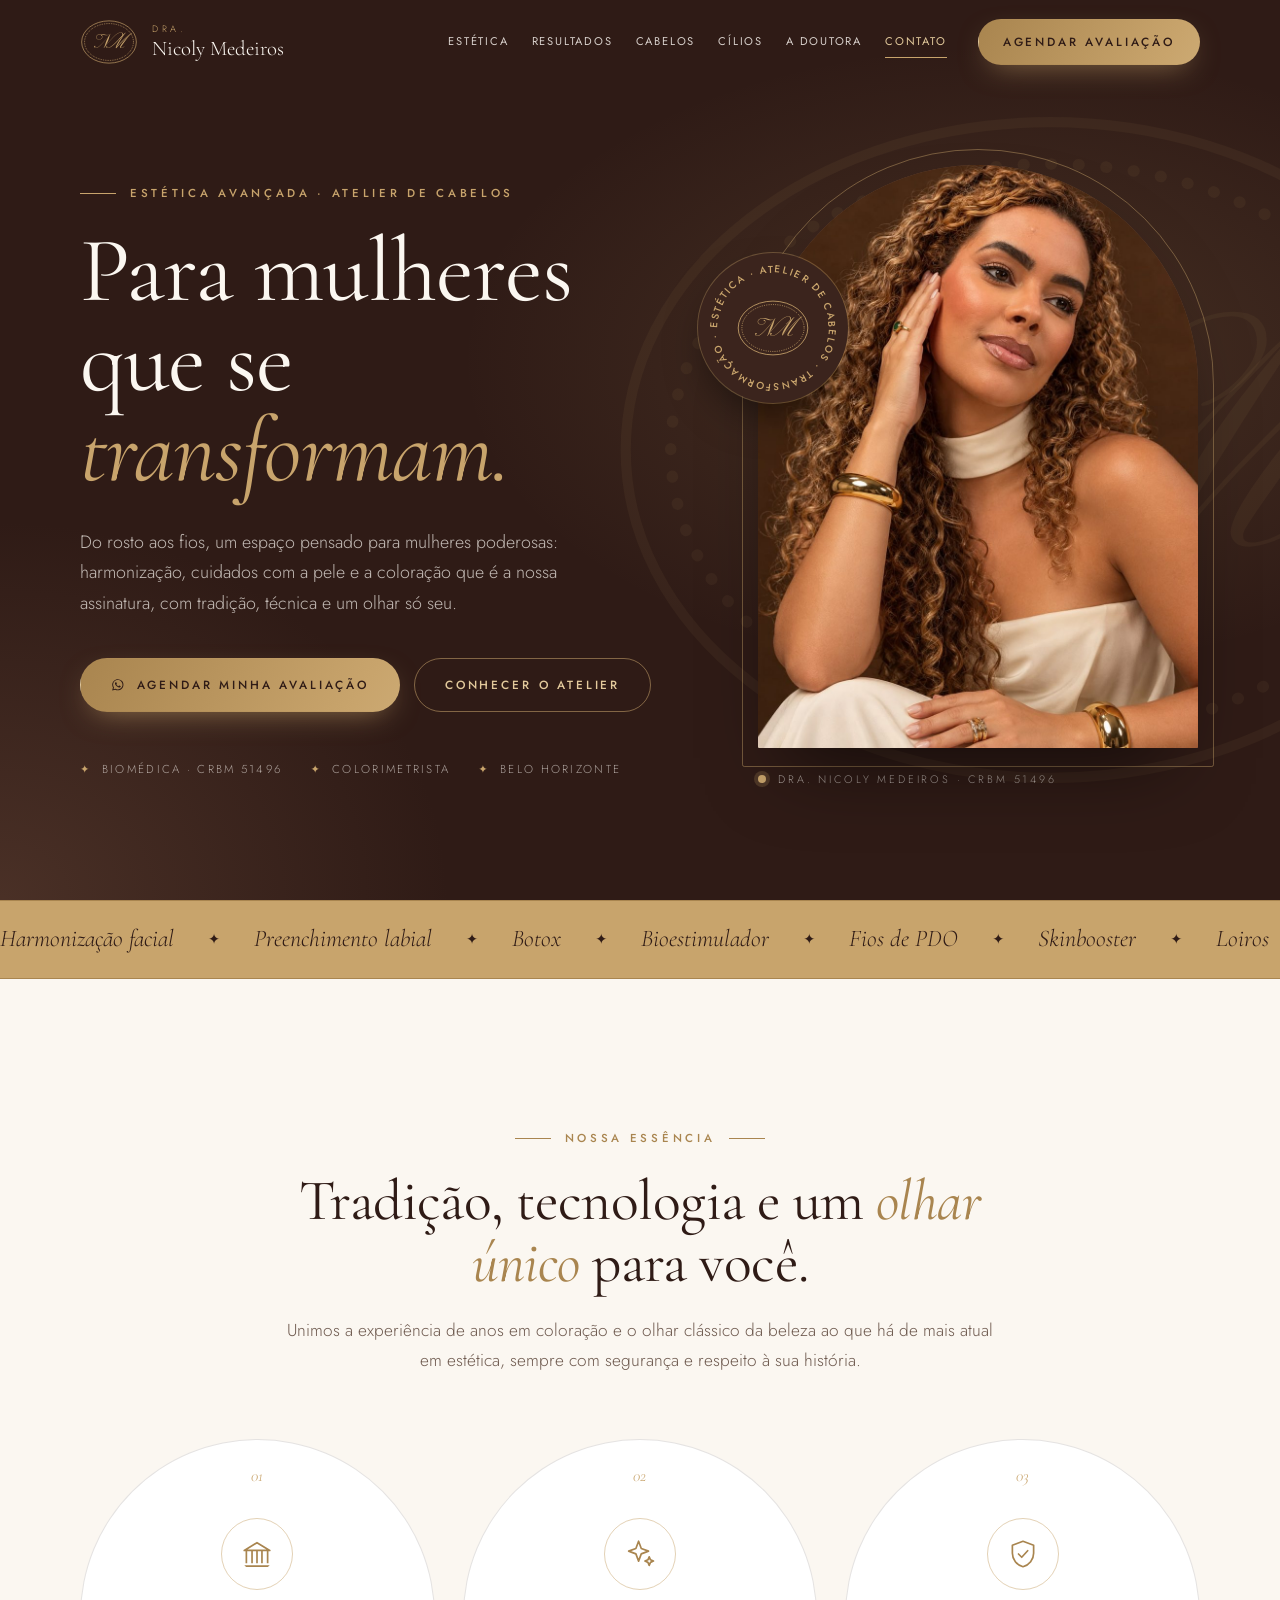
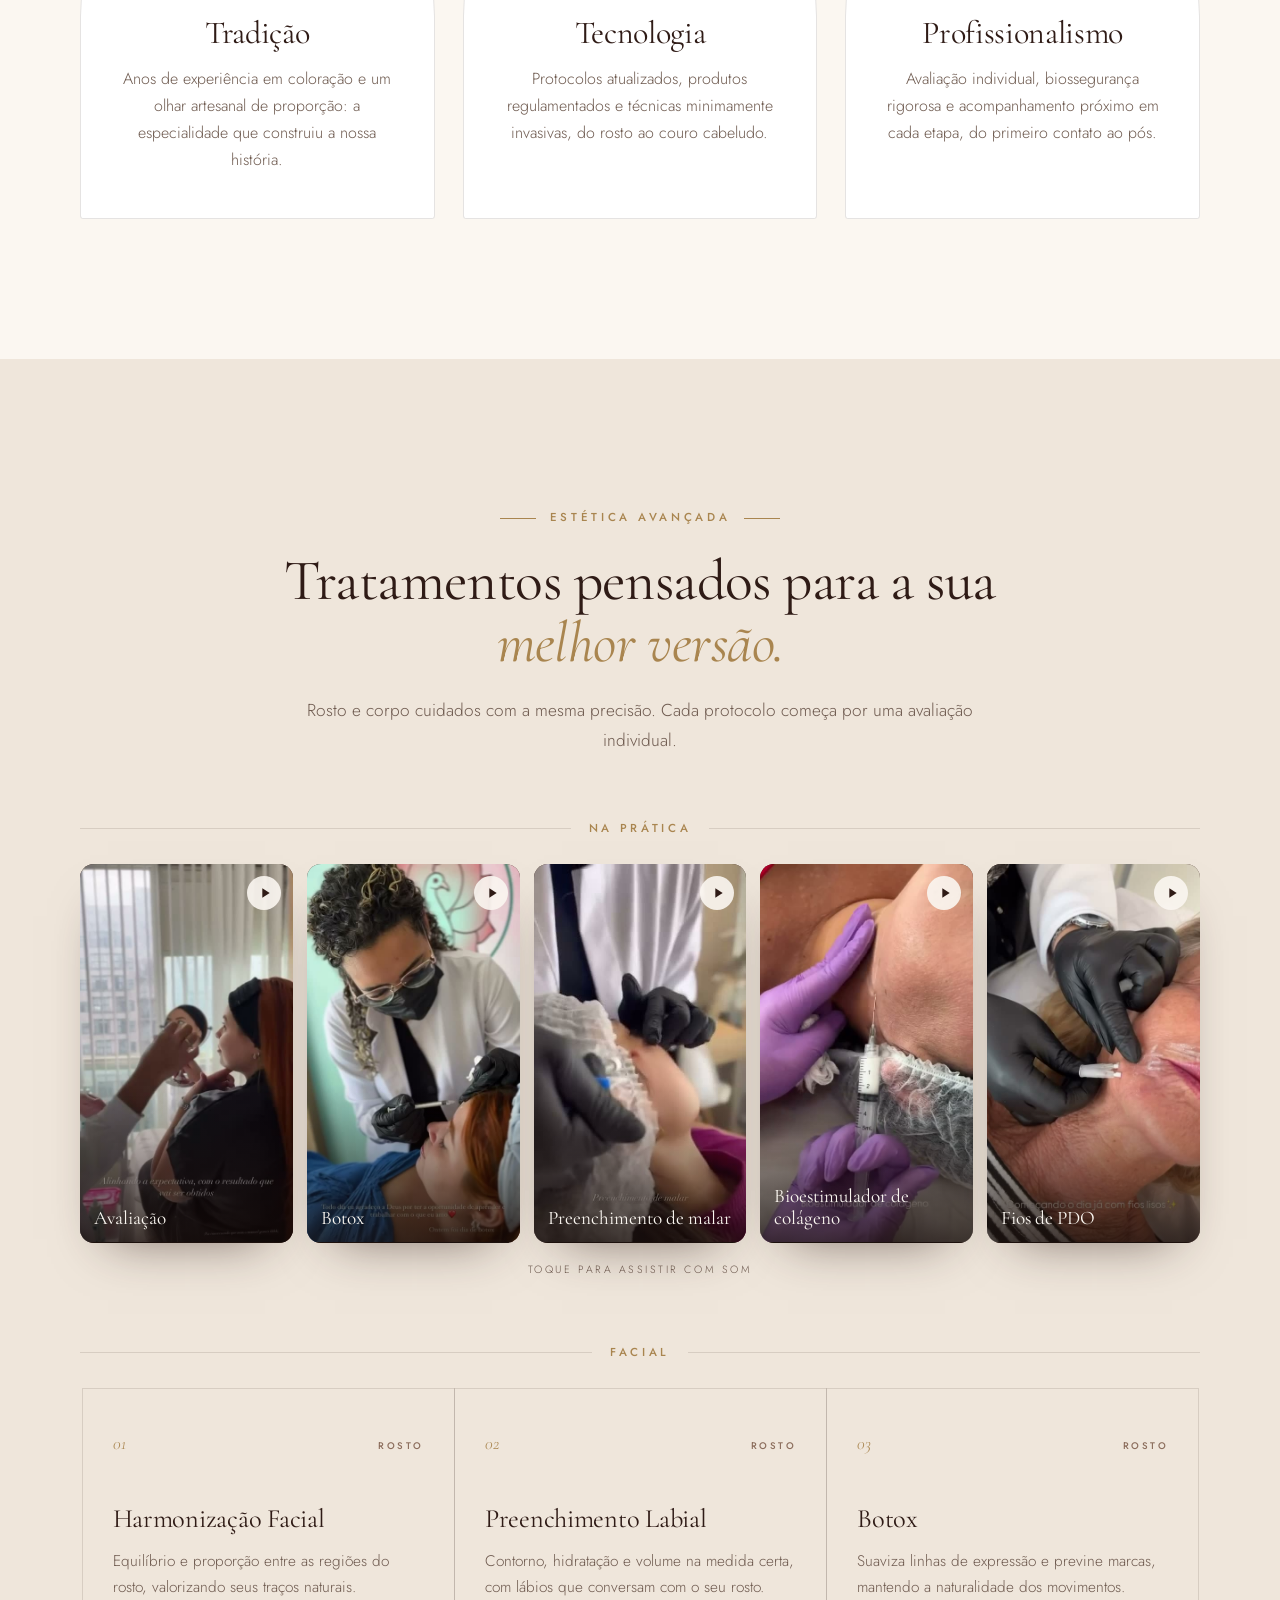
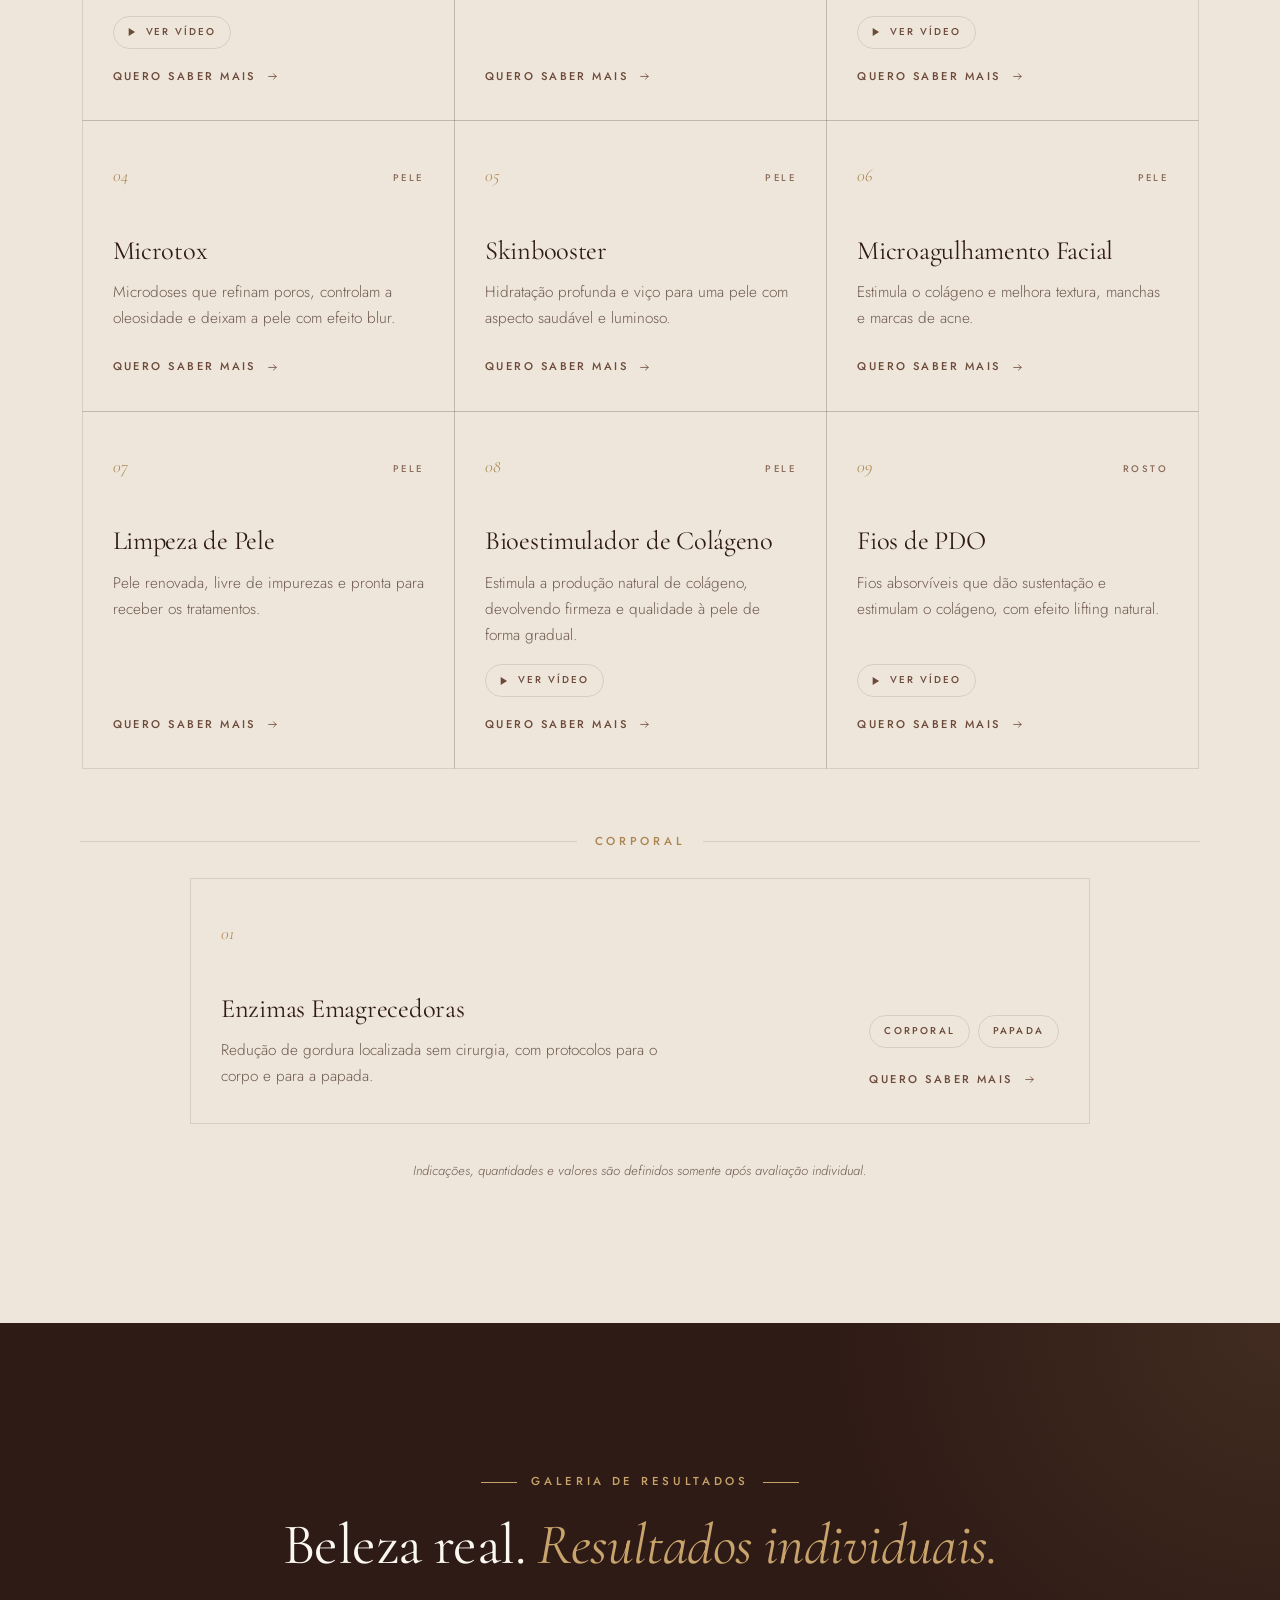
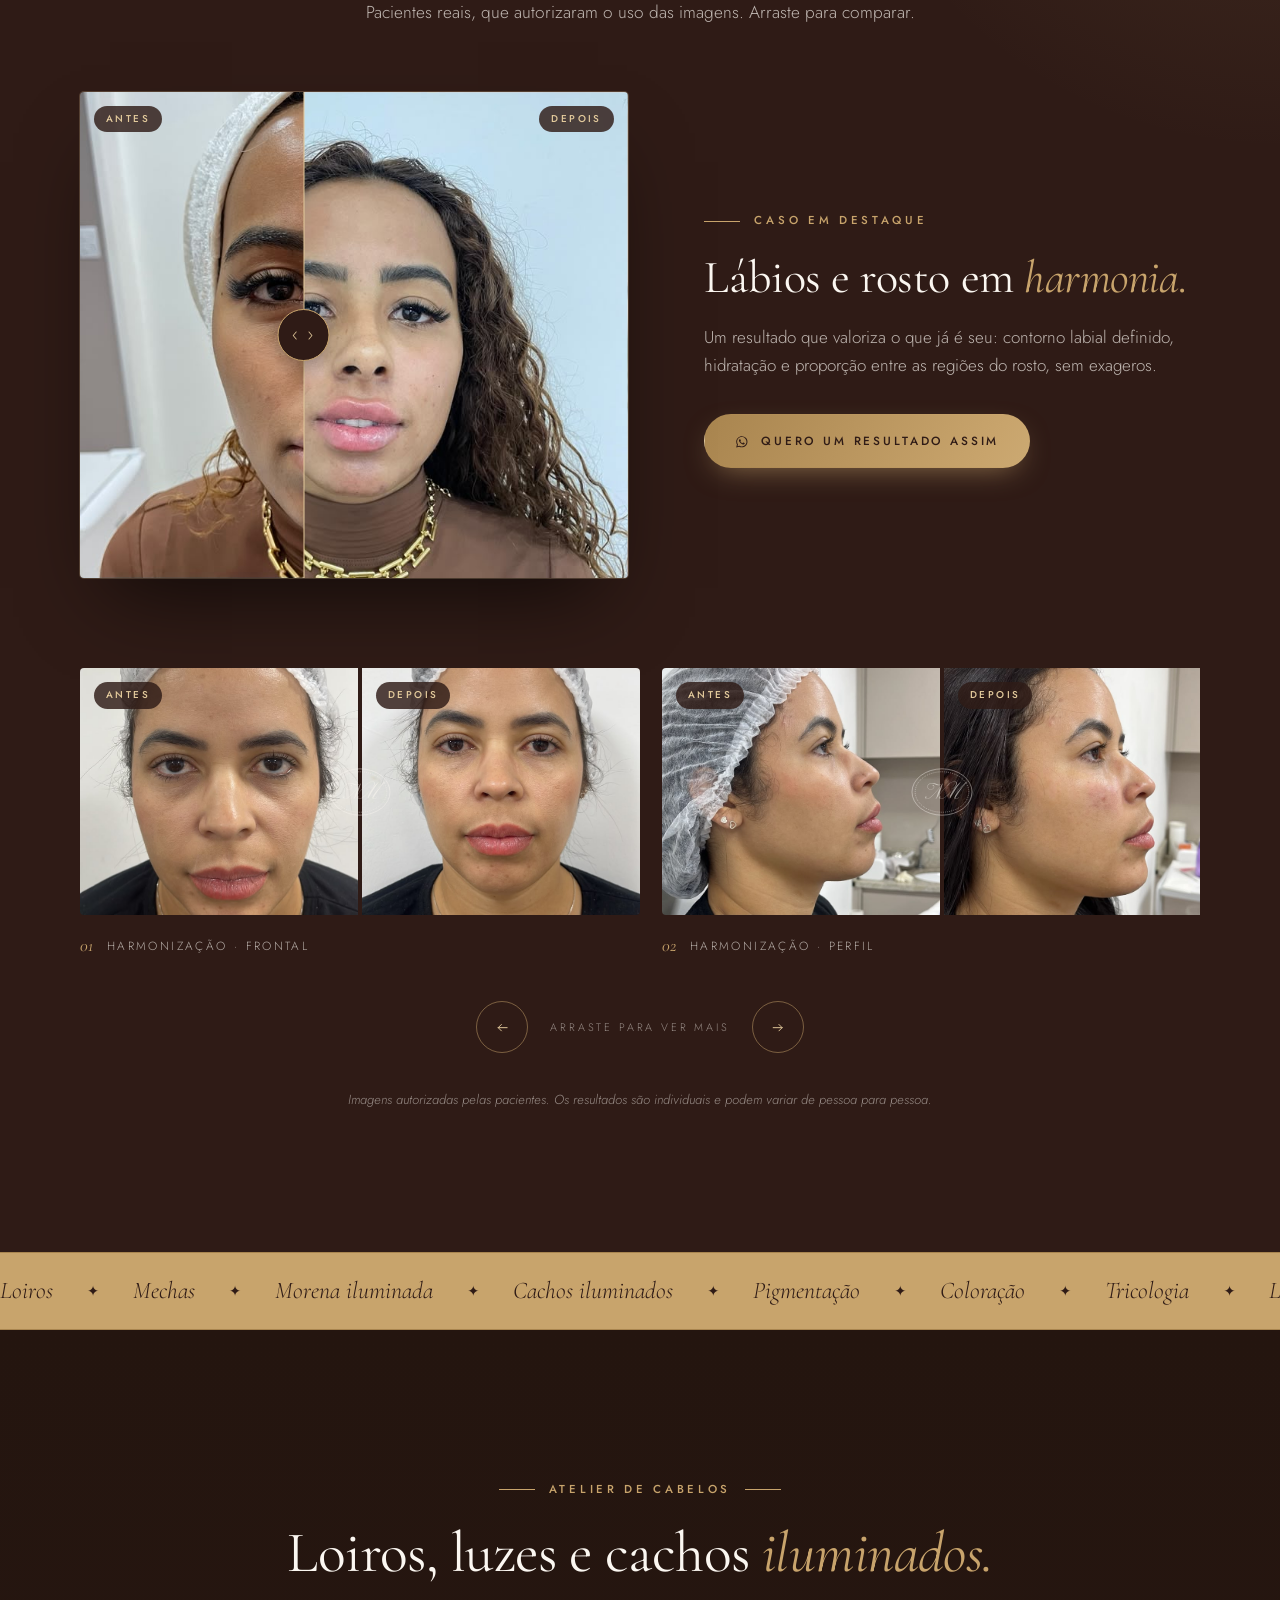
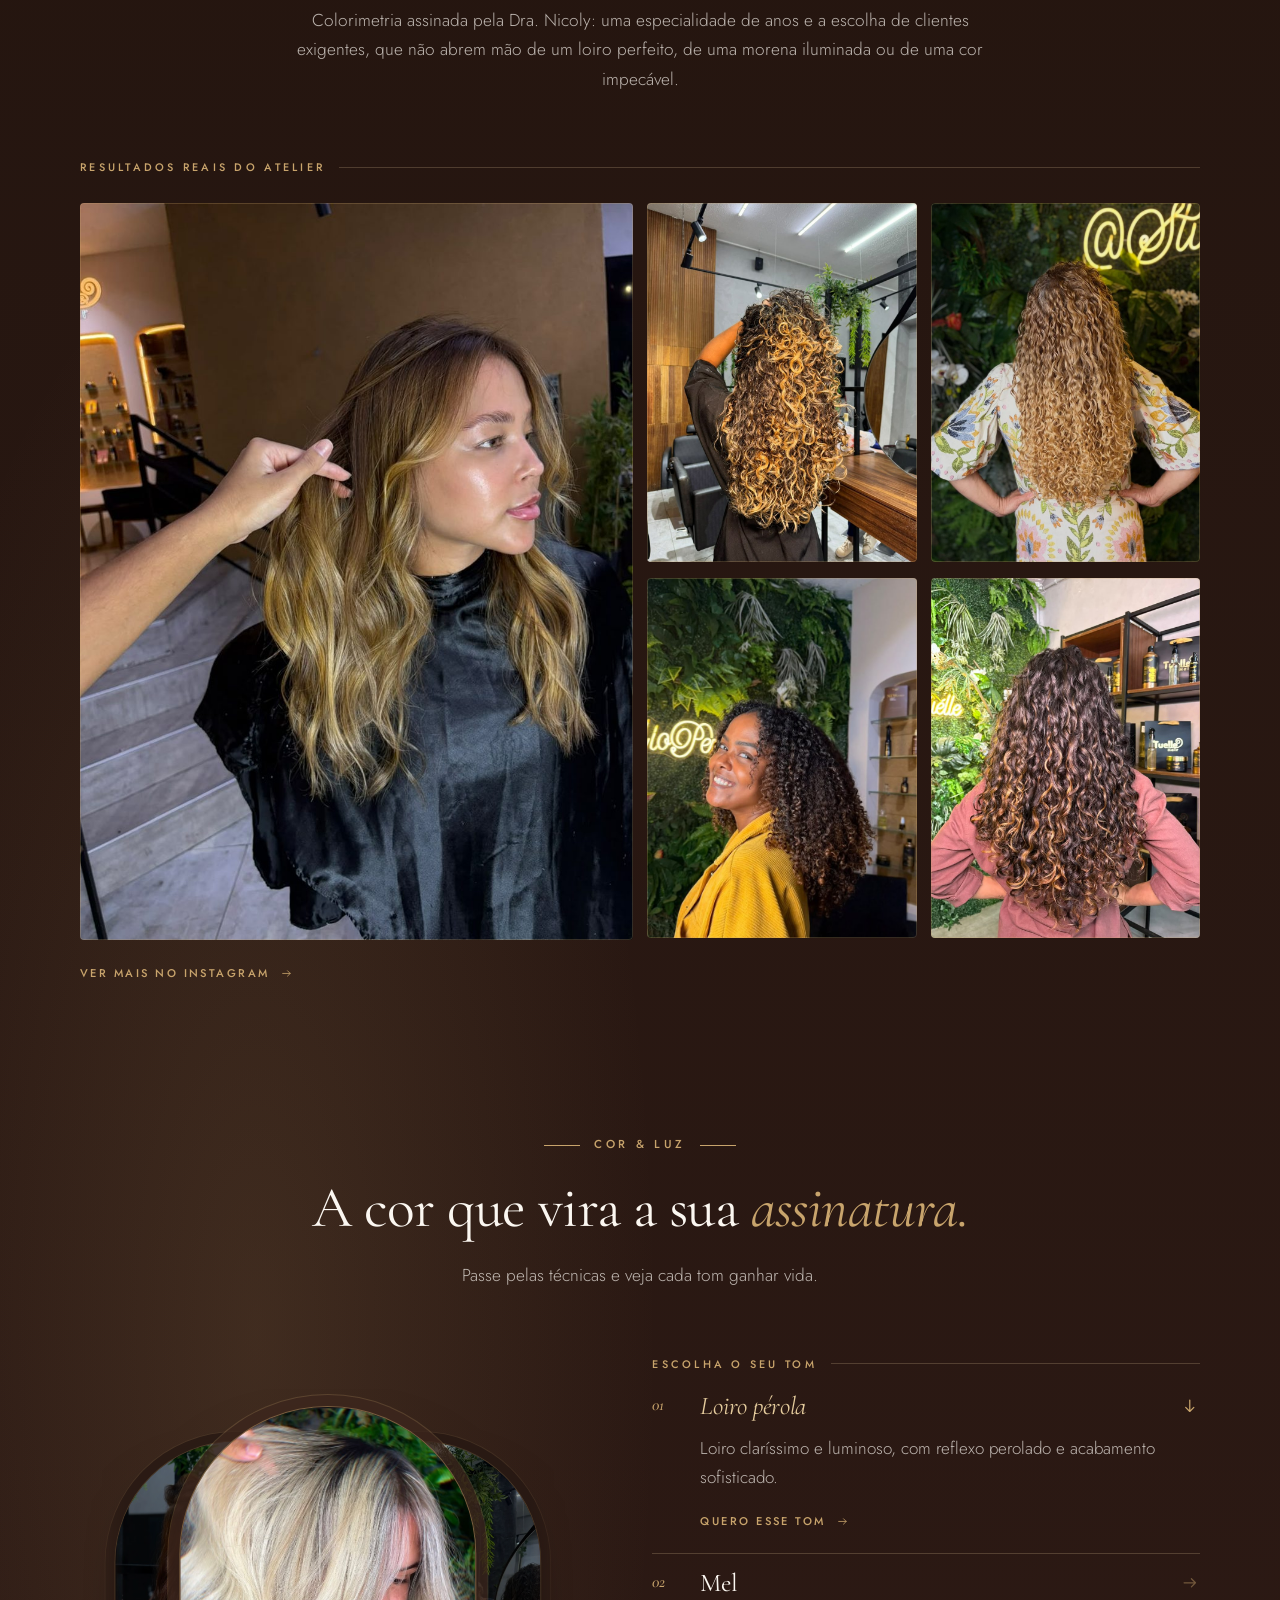
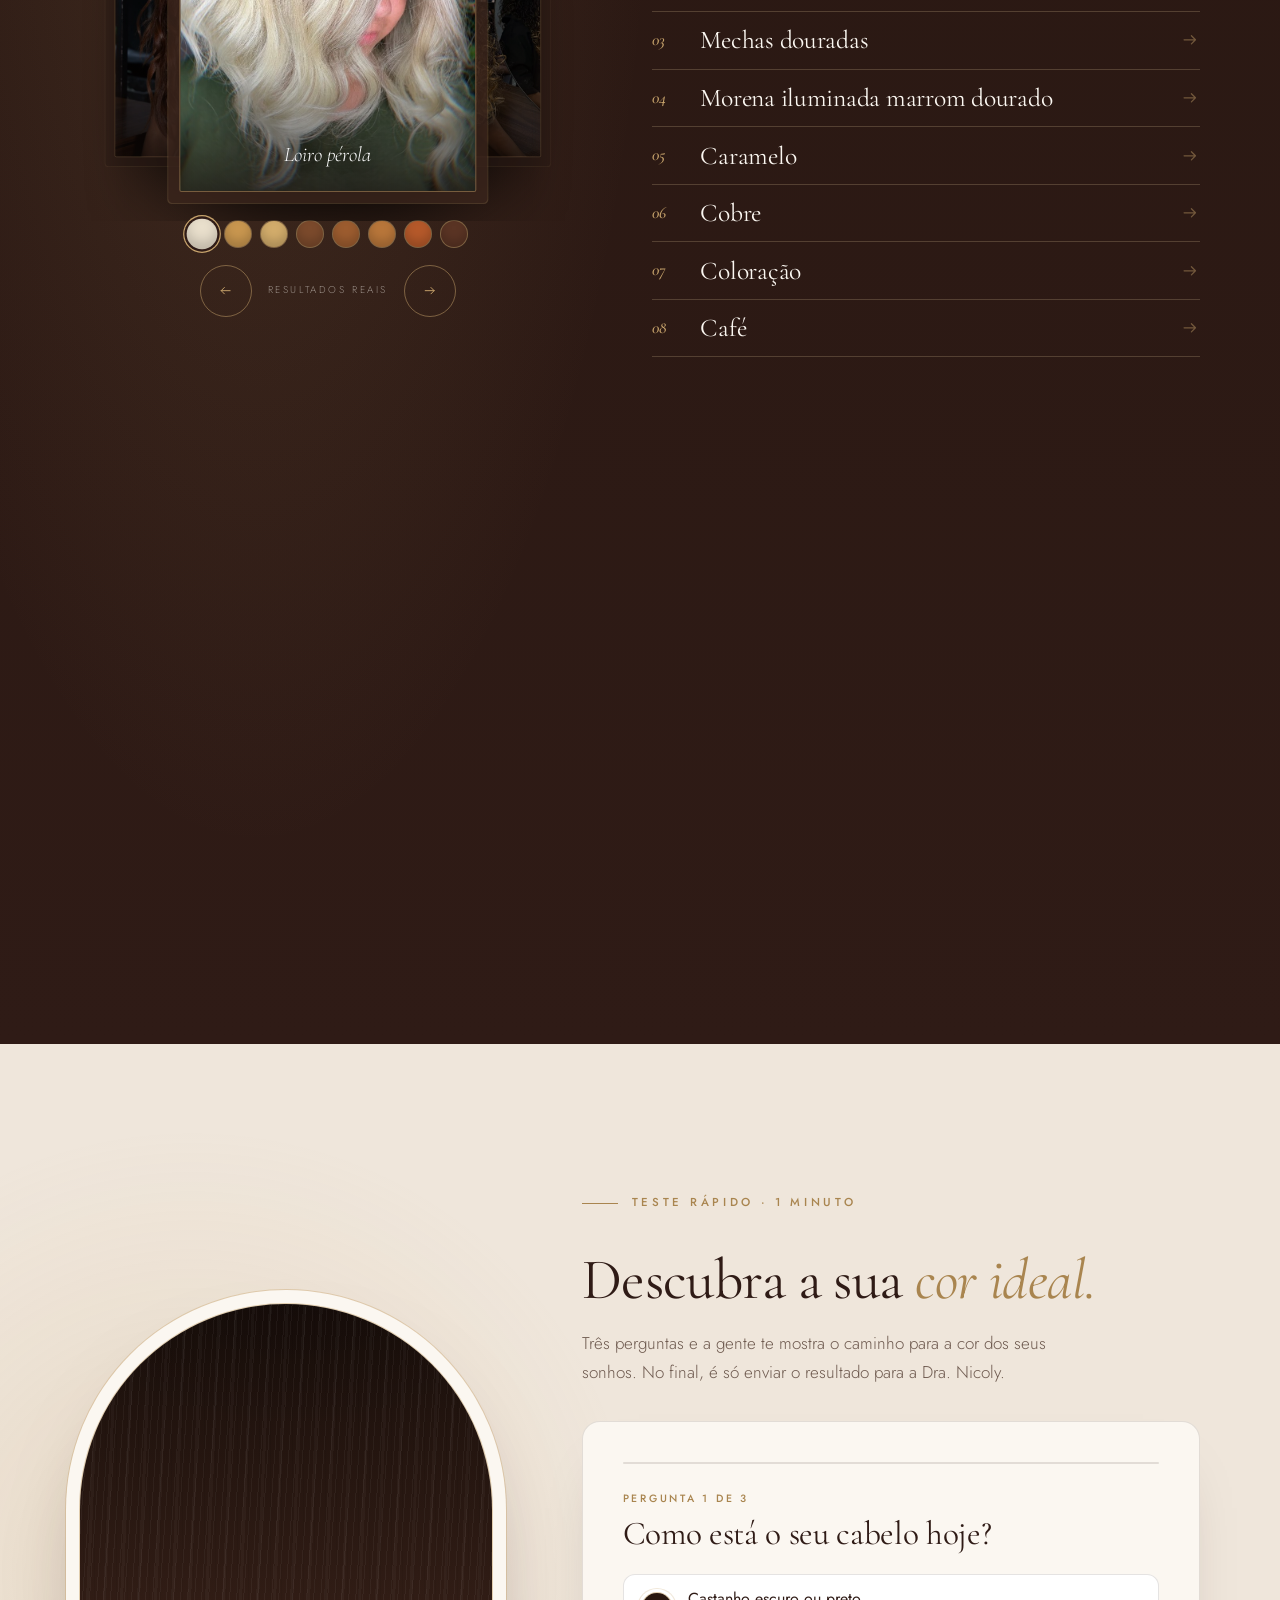
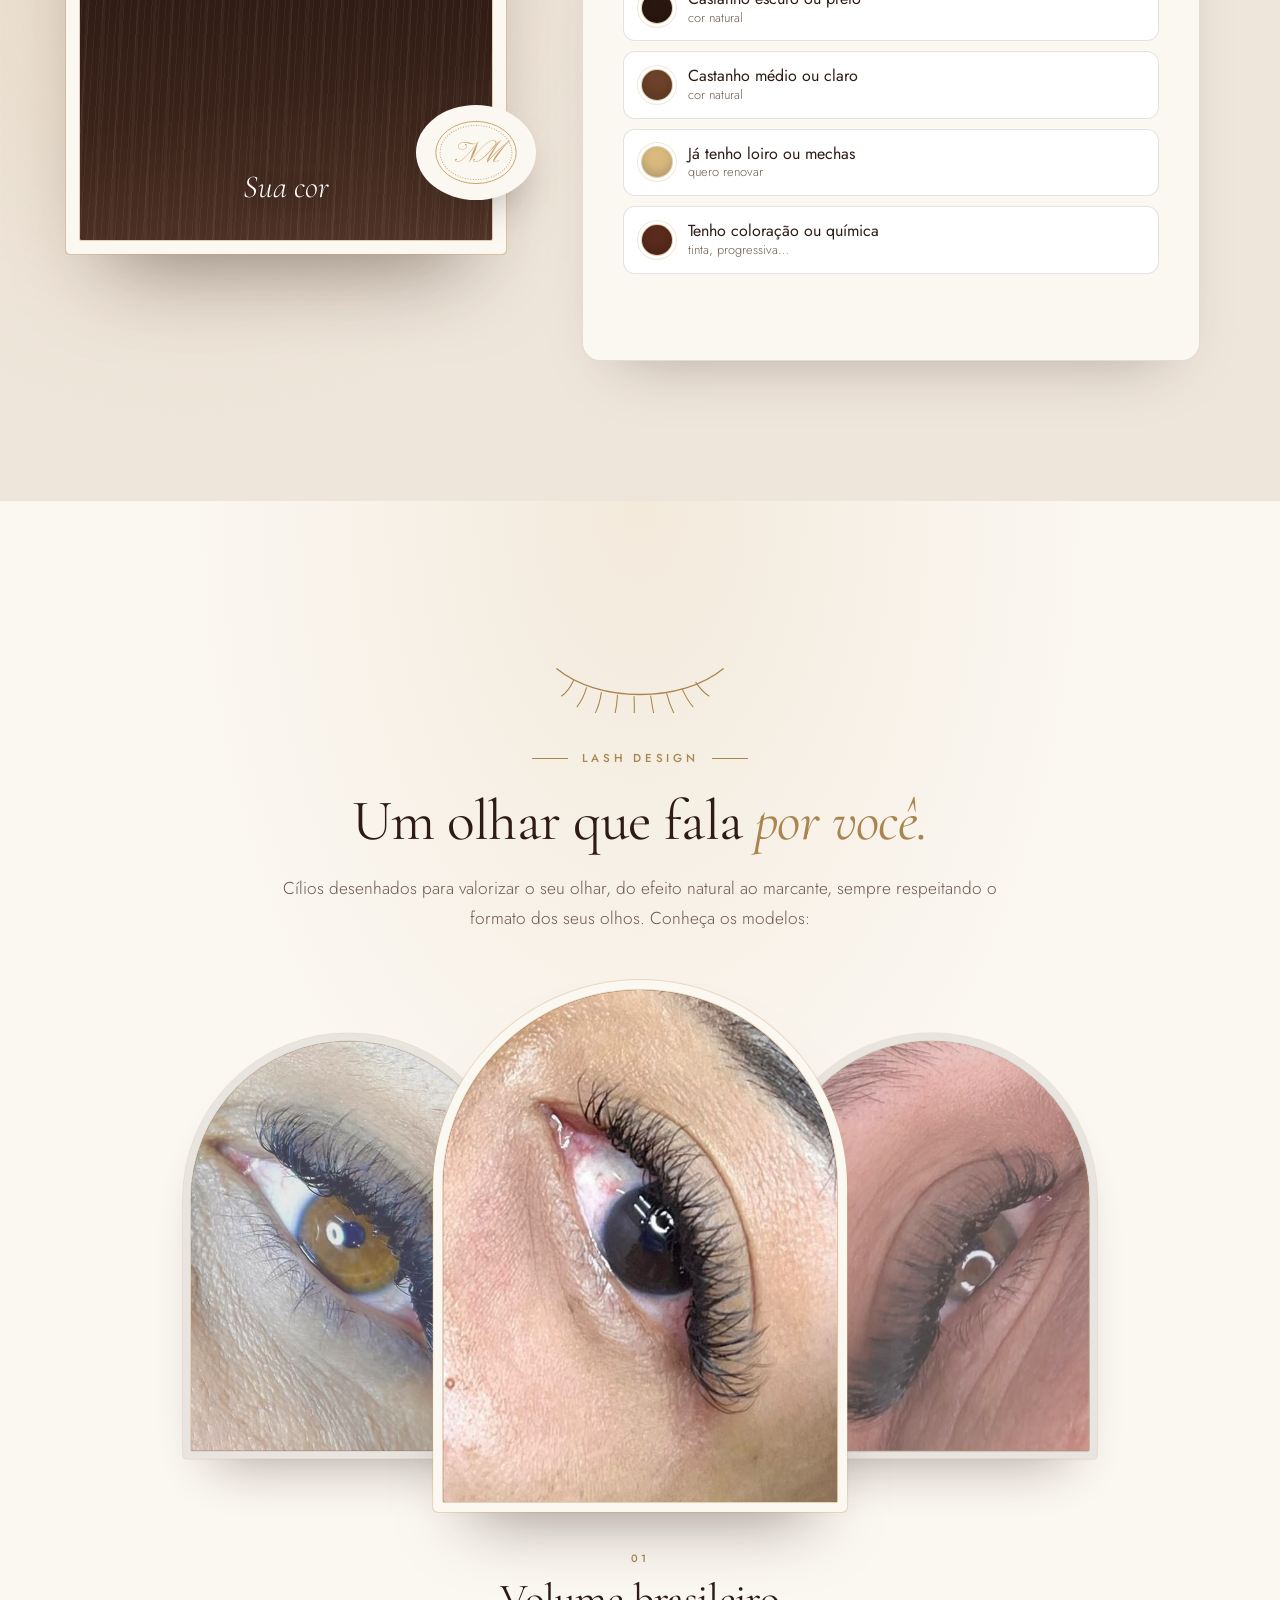
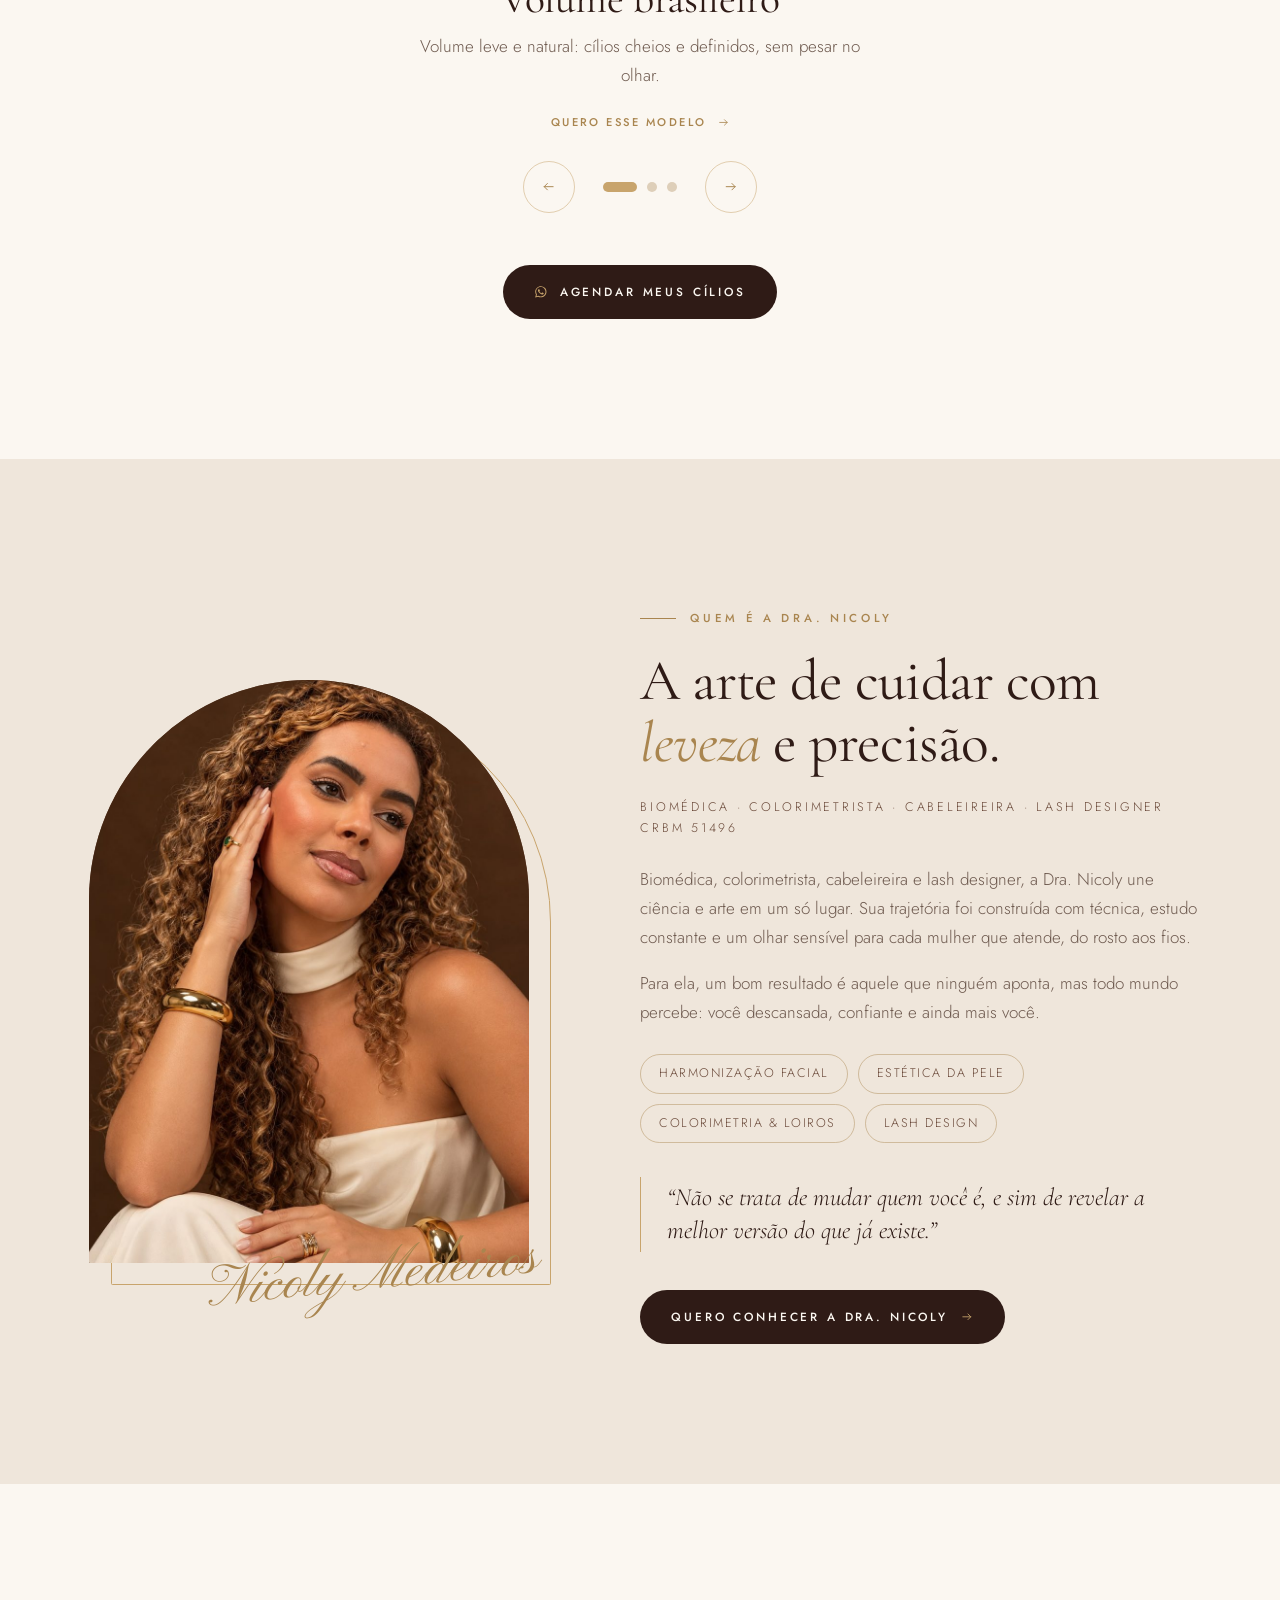
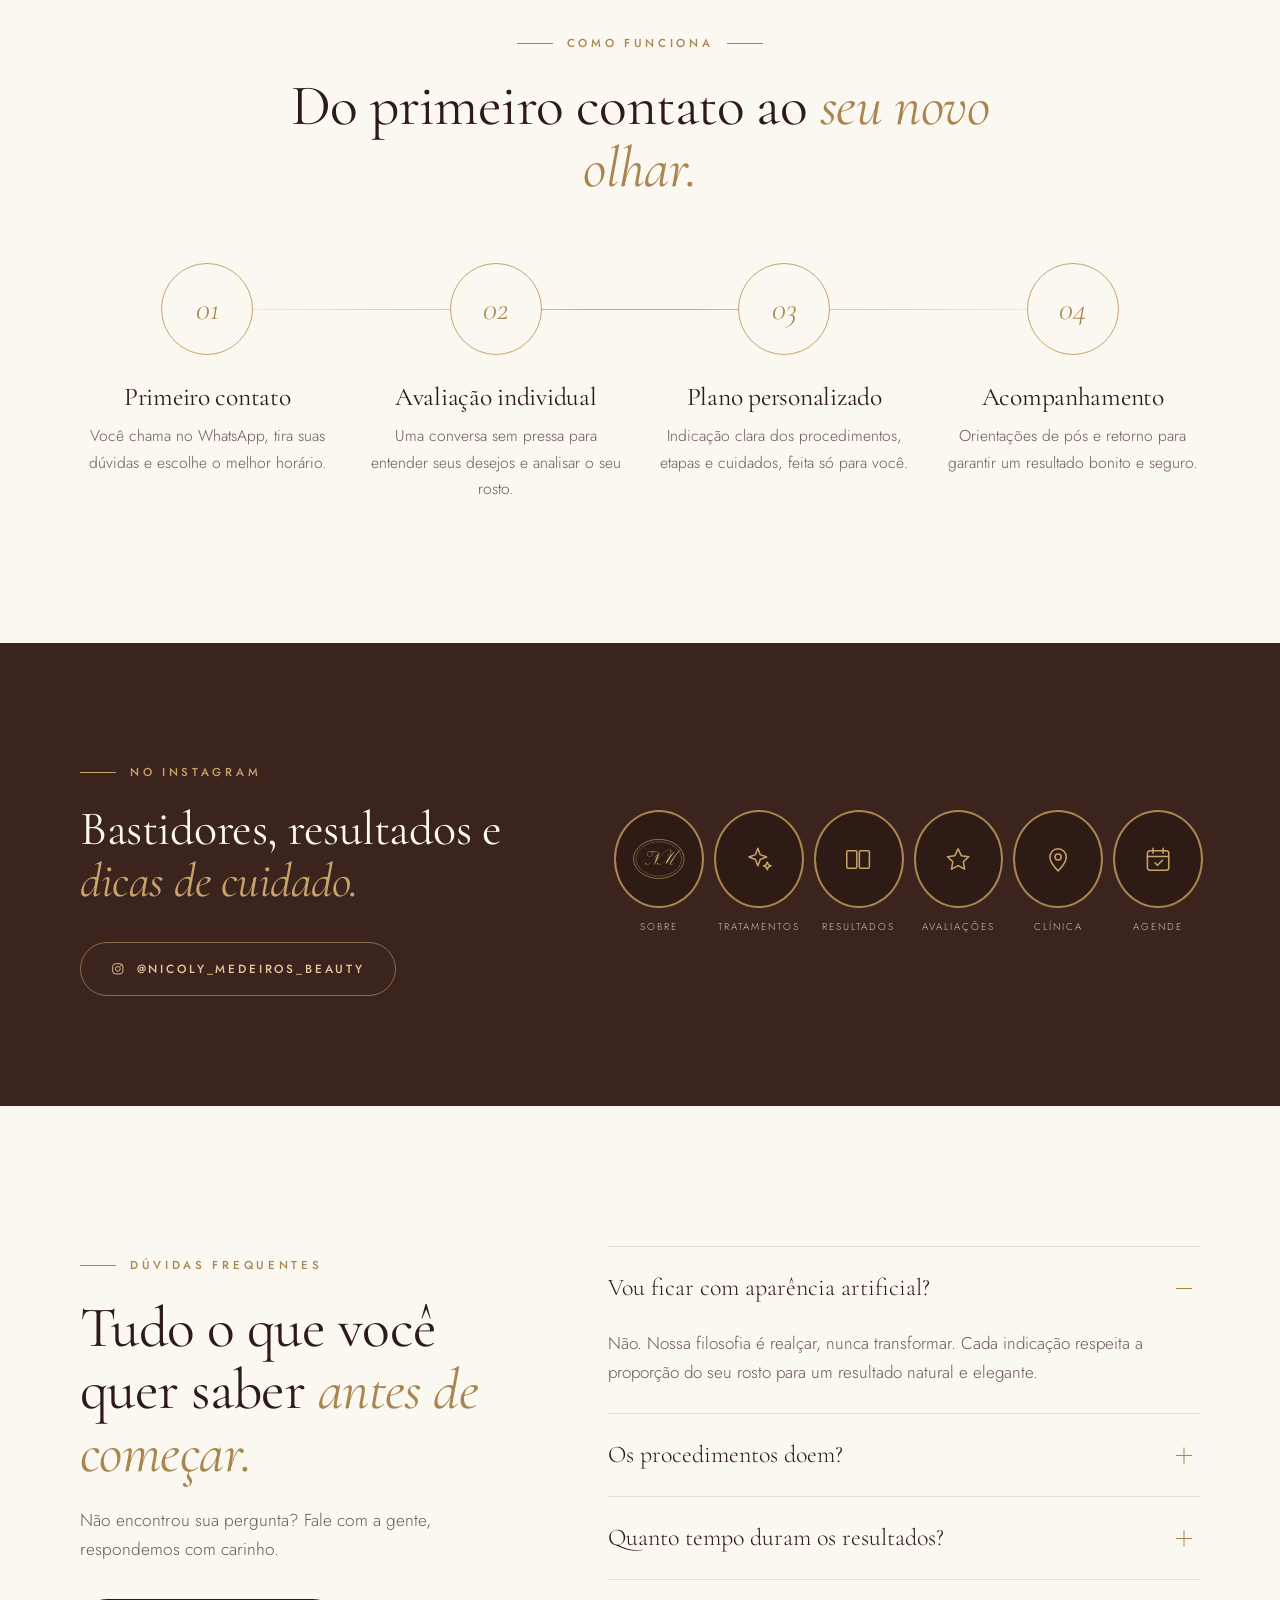
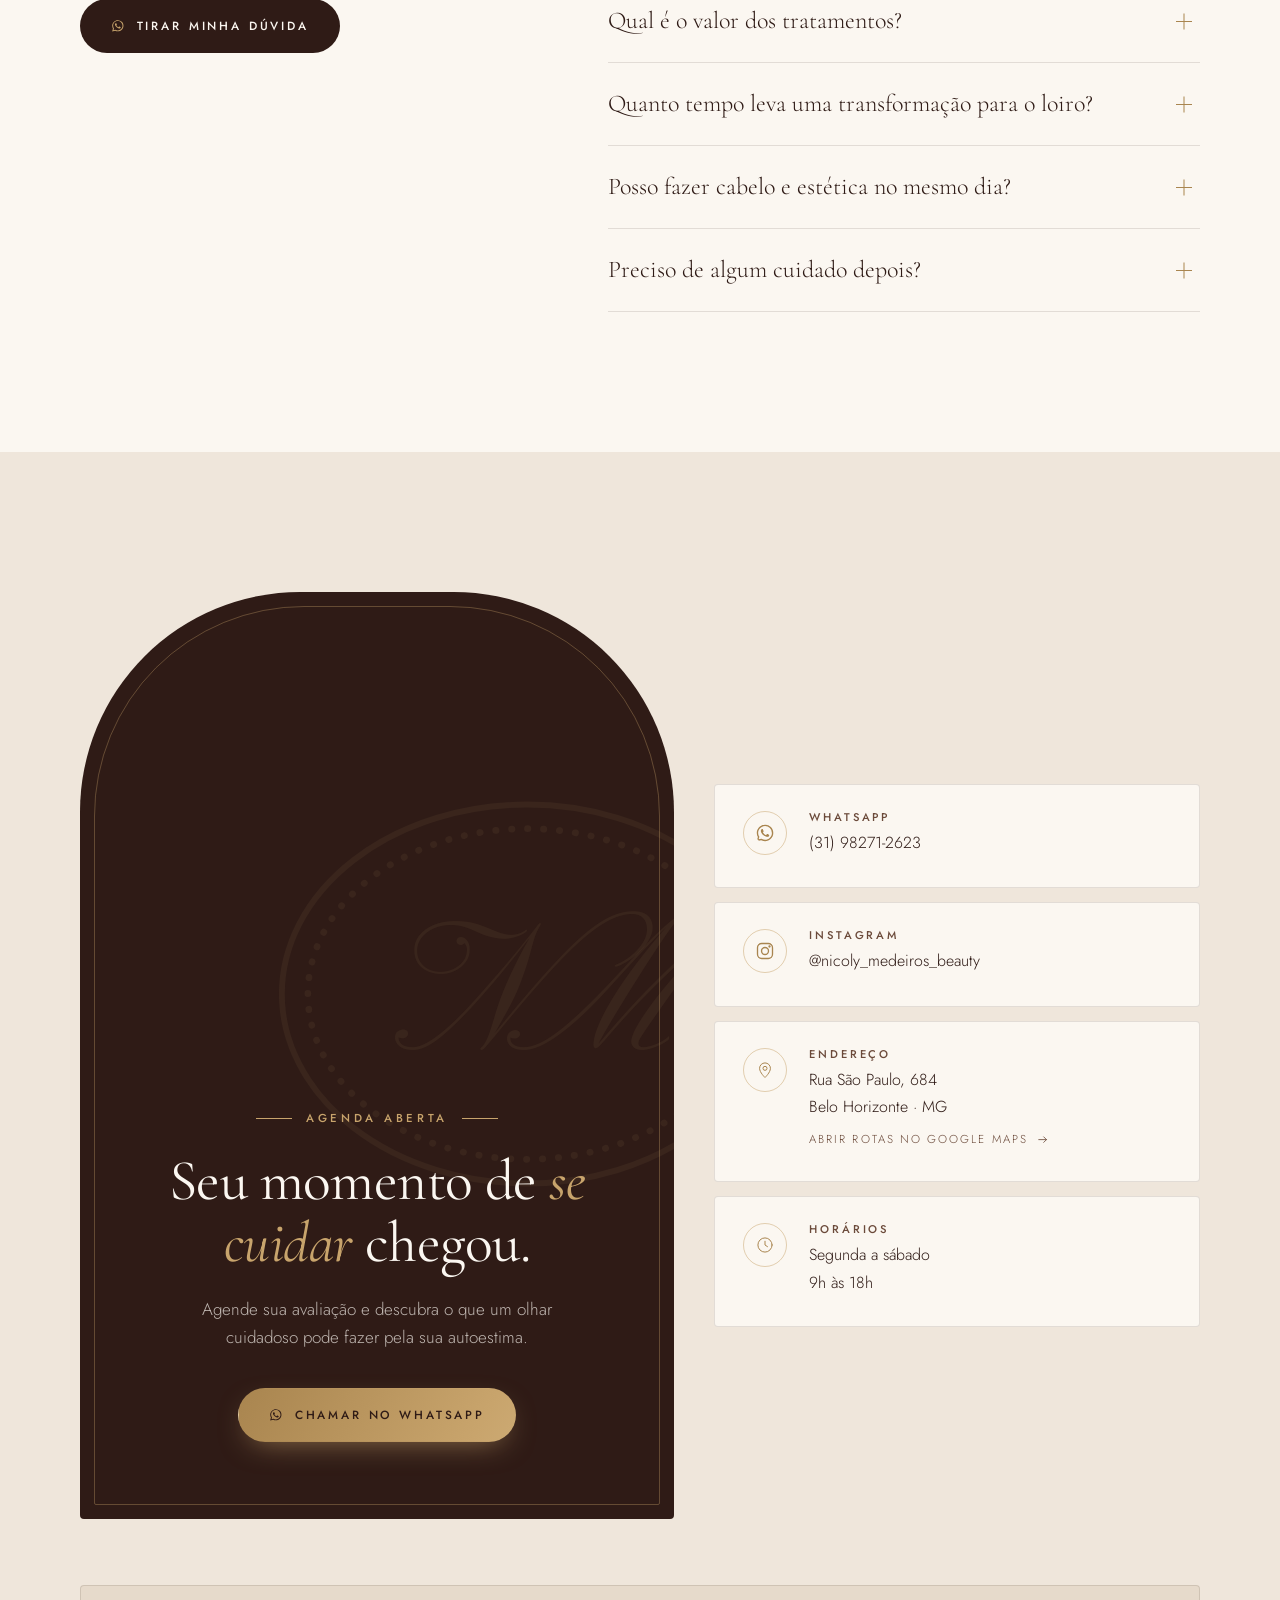
==== commit 83f93ab6: "Fotos reais em Cor & luz; vídeos dos procedimentos (Na prática) com modal; Bioestimulador e Fios de " ====
--- a/index.html
+++ b/index.html
@@ -150,8 +150,8 @@
 
 <div class="marquee" aria-hidden="true">
   <div class="marquee__track">
-    <span>Harmonização facial</span><b>✦</b><span>Preenchimento labial</span><b>✦</b><span>Botox</span><b>✦</b><span>Skinbooster</span><b>✦</b><span>Loiros</span><b>✦</b><span>Mechas</span><b>✦</b><span>Morena iluminada</span><b>✦</b><span>Coloração</span><b>✦</b><span>Lash design</span><b>✦</b>
-    <span>Harmonização facial</span><b>✦</b><span>Preenchimento labial</span><b>✦</b><span>Botox</span><b>✦</b><span>Skinbooster</span><b>✦</b><span>Loiros</span><b>✦</b><span>Mechas</span><b>✦</b><span>Morena iluminada</span><b>✦</b><span>Coloração</span><b>✦</b><span>Lash design</span><b>✦</b>
+    <span>Harmonização facial</span><b>✦</b><span>Preenchimento labial</span><b>✦</b><span>Botox</span><b>✦</b><span>Bioestimulador</span><b>✦</b><span>Fios de PDO</span><b>✦</b><span>Skinbooster</span><b>✦</b><span>Loiros</span><b>✦</b><span>Mechas</span><b>✦</b><span>Morena iluminada</span><b>✦</b><span>Coloração</span><b>✦</b><span>Lash design</span><b>✦</b>
+    <span>Harmonização facial</span><b>✦</b><span>Preenchimento labial</span><b>✦</b><span>Botox</span><b>✦</b><span>Bioestimulador</span><b>✦</b><span>Fios de PDO</span><b>✦</b><span>Skinbooster</span><b>✦</b><span>Loiros</span><b>✦</b><span>Mechas</span><b>✦</b><span>Morena iluminada</span><b>✦</b><span>Coloração</span><b>✦</b><span>Lash design</span><b>✦</b>
   </div>
 </div>
 
@@ -195,6 +195,38 @@
       <p>Rosto e corpo cuidados com a mesma precisão. Cada protocolo começa por uma avaliação individual.</p>
     </header>
 
+<div class="reel">
+      <p class="procs-group__label reveal"><span>Na prática</span></p>
+      <div class="reel__track reveal">
+        <button type="button" class="reel__item" data-video="avaliacao" data-title="Avaliação" aria-label="Assistir: Avaliação">
+          <video muted loop playsinline preload="none" poster="assets/video/avaliacao.jpg" data-src="assets/video/avaliacao.mp4"></video>
+          <span class="reel__play"><svg viewBox="0 0 24 24" aria-hidden="true"><path d="M8 5v14l11-7z" fill="currentColor"/></svg></span>
+          <span class="reel__name">Avaliação</span>
+        </button>
+        <button type="button" class="reel__item" data-video="botox" data-title="Botox" aria-label="Assistir: Botox">
+          <video muted loop playsinline preload="none" poster="assets/video/botox.jpg" data-src="assets/video/botox.mp4"></video>
+          <span class="reel__play"><svg viewBox="0 0 24 24" aria-hidden="true"><path d="M8 5v14l11-7z" fill="currentColor"/></svg></span>
+          <span class="reel__name">Botox</span>
+        </button>
+        <button type="button" class="reel__item" data-video="preenchimento" data-title="Preenchimento de malar" aria-label="Assistir: Preenchimento de malar">
+          <video muted loop playsinline preload="none" poster="assets/video/preenchimento.jpg" data-src="assets/video/preenchimento.mp4"></video>
+          <span class="reel__play"><svg viewBox="0 0 24 24" aria-hidden="true"><path d="M8 5v14l11-7z" fill="currentColor"/></svg></span>
+          <span class="reel__name">Preenchimento de malar</span>
+        </button>
+        <button type="button" class="reel__item" data-video="bioestimulador" data-title="Bioestimulador de colágeno" aria-label="Assistir: Bioestimulador de colágeno">
+          <video muted loop playsinline preload="none" poster="assets/video/bioestimulador.jpg" data-src="assets/video/bioestimulador.mp4"></video>
+          <span class="reel__play"><svg viewBox="0 0 24 24" aria-hidden="true"><path d="M8 5v14l11-7z" fill="currentColor"/></svg></span>
+          <span class="reel__name">Bioestimulador de colágeno</span>
+        </button>
+        <button type="button" class="reel__item" data-video="fios-pdo" data-title="Fios de PDO" aria-label="Assistir: Fios de PDO">
+          <video muted loop playsinline preload="none" poster="assets/video/fios-pdo.jpg" data-src="assets/video/fios-pdo.mp4"></video>
+          <span class="reel__play"><svg viewBox="0 0 24 24" aria-hidden="true"><path d="M8 5v14l11-7z" fill="currentColor"/></svg></span>
+          <span class="reel__name">Fios de PDO</span>
+        </button>
+      </div>
+      <p class="reel__hint">Toque para assistir com som</p>
+    </div>
+
     <div class="procs-group">
       <p class="procs-group__label reveal"><span>Facial</span></p>
       <div class="procs">
@@ -202,6 +234,7 @@
           <span class="proc__num">01<b class="proc__cat">Rosto</b></span>
           <h3>Harmonização Facial</h3>
           <p>Equilíbrio e proporção entre as regiões do rosto, valorizando seus traços naturais.</p>
+          <button type="button" class="proc__video" data-video-open="preenchimento"><svg viewBox="0 0 24 24" aria-hidden="true"><path d="M8 5v14l11-7z" fill="currentColor"/></svg>Ver vídeo</button>
           <a class="proc__link" data-wa="Olá, Dra. Nicoly! Tenho interesse em Harmonização Facial.">Quero saber mais <svg class="ico"><use href="#i-arrow"/></svg></a>
         </article>
         <article class="proc reveal">
@@ -214,6 +247,7 @@
           <span class="proc__num">03<b class="proc__cat">Rosto</b></span>
           <h3>Botox</h3>
           <p>Suaviza linhas de expressão e previne marcas, mantendo a naturalidade dos movimentos.</p>
+          <button type="button" class="proc__video" data-video-open="botox"><svg viewBox="0 0 24 24" aria-hidden="true"><path d="M8 5v14l11-7z" fill="currentColor"/></svg>Ver vídeo</button>
           <a class="proc__link" data-wa="Olá, Dra. Nicoly! Tenho interesse em Botox.">Quero saber mais <svg class="ico"><use href="#i-arrow"/></svg></a>
         </article>
         <article class="proc reveal">
@@ -240,6 +274,20 @@
           <p>Pele renovada, livre de impurezas e pronta para receber os tratamentos.</p>
           <a class="proc__link" data-wa="Olá, Dra. Nicoly! Tenho interesse em Limpeza de Pele.">Quero saber mais <svg class="ico"><use href="#i-arrow"/></svg></a>
         </article>
+        <article class="proc reveal">
+          <span class="proc__num">08<b class="proc__cat">Pele</b></span>
+          <h3>Bioestimulador de Colágeno</h3>
+          <p>Estimula a produção natural de colágeno, devolvendo firmeza e qualidade à pele de forma gradual.</p>
+          <button type="button" class="proc__video" data-video-open="bioestimulador"><svg viewBox="0 0 24 24" aria-hidden="true"><path d="M8 5v14l11-7z" fill="currentColor"/></svg>Ver vídeo</button>
+          <a class="proc__link" data-wa="Olá, Dra. Nicoly! Tenho interesse em Bioestimulador de Colágeno.">Quero saber mais <svg class="ico"><use href="#i-arrow"/></svg></a>
+        </article>
+        <article class="proc reveal">
+          <span class="proc__num">09<b class="proc__cat">Rosto</b></span>
+          <h3>Fios de PDO</h3>
+          <p>Fios absorvíveis que dão sustentação e estimulam o colágeno, com efeito lifting natural.</p>
+          <button type="button" class="proc__video" data-video-open="fios-pdo"><svg viewBox="0 0 24 24" aria-hidden="true"><path d="M8 5v14l11-7z" fill="currentColor"/></svg>Ver vídeo</button>
+          <a class="proc__link" data-wa="Olá, Dra. Nicoly! Tenho interesse em Fios de PDO.">Quero saber mais <svg class="ico"><use href="#i-arrow"/></svg></a>
+        </article>
       </div>
     </div>
 
@@ -373,86 +421,113 @@
       <p>Passe pelas técnicas e veja cada tom ganhar vida.</p>
     </header>
 
-    <div class="cf cf--dark cf--split reveal" data-cf aria-roledescription="carrossel" aria-label="Tons do Atelier">
+    <div class="cf cf--dark cf--split cf--photos reveal" data-cf aria-roledescription="carrossel" aria-label="Tons do Atelier">
       <div class="cf__visual">
         <div class="cf__stage">
           <div class="cf__item">
-            <div class="cf__arch">
-              <div class="tone tone--loiro is-active"></div>
-              <div class="tone-stage__shine"></div>
-              <p class="cf__label">Loiros</p>
+            <div class="cf__arch cf__arch--photo cf__arch--shade"><img src="assets/img/cor-perola.jpg" alt="Resultado real do Atelier: Loiro pérola" loading="lazy">
+              <p class="cf__label">Loiro pérola</p>
             </div>
           </div>
           <div class="cf__item">
-            <div class="cf__arch">
-              <div class="tone tone--mechas is-active"></div>
-              <div class="tone-stage__shine"></div>
-              <p class="cf__label">Mechas</p>
+            <div class="cf__arch cf__arch--photo cf__arch--shade"><img src="assets/img/cor-mel.jpg" alt="Resultado real do Atelier: Mel" loading="lazy">
+              <p class="cf__label">Mel</p>
             </div>
           </div>
           <div class="cf__item">
-            <div class="cf__arch">
-              <div class="tone tone--morena is-active"></div>
-              <div class="tone-stage__shine"></div>
-              <p class="cf__label">Morena iluminada</p>
+            <div class="cf__arch cf__arch--photo cf__arch--shade"><img src="assets/img/cor-mechas-douradas.jpg" alt="Resultado real do Atelier: Mechas douradas" loading="lazy">
+              <p class="cf__label">Mechas douradas</p>
             </div>
           </div>
           <div class="cf__item">
-            <div class="cf__arch">
-              <div class="tone tone--pigmentacao is-active"></div>
-              <div class="tone-stage__shine"></div>
-              <p class="cf__label">Pigmentação</p>
+            <div class="cf__arch cf__arch--photo cf__arch--shade"><img src="assets/img/cor-marrom-dourado.jpg" alt="Resultado real do Atelier: Morena iluminada marrom dourado" loading="lazy">
+              <p class="cf__label">Morena iluminada marrom dourado</p>
             </div>
           </div>
           <div class="cf__item">
-            <div class="cf__arch">
-              <div class="tone tone--coloracao is-active"></div>
-              <div class="tone-stage__shine"></div>
+            <div class="cf__arch cf__arch--photo cf__arch--shade"><img src="assets/img/cor-caramelo.jpg" alt="Resultado real do Atelier: Caramelo" loading="lazy">
+              <p class="cf__label">Caramelo</p>
+            </div>
+          </div>
+          <div class="cf__item">
+            <div class="cf__arch cf__arch--photo cf__arch--shade"><img src="assets/img/cor-cobre.jpg" alt="Resultado real do Atelier: Cobre" loading="lazy">
+              <p class="cf__label">Cobre</p>
+            </div>
+          </div>
+          <div class="cf__item">
+            <div class="cf__arch cf__arch--photo cf__arch--shade"><img src="assets/img/cor-coloracao.jpg" alt="Resultado real do Atelier: Coloração" loading="lazy">
               <p class="cf__label">Coloração</p>
             </div>
           </div>
+          <div class="cf__item">
+            <div class="cf__arch cf__arch--photo cf__arch--shade"><img src="assets/img/cor-cafe.jpg" alt="Resultado real do Atelier: Café" loading="lazy">
+              <p class="cf__label">Café</p>
+            </div>
+          </div>
         </div>
         <div class="cf__nav">
+          <div class="swatches swatches--nav swatches--dots" role="group" aria-label="Escolha um tom"><button type="button" class="swatch" data-cf-go="0" style="--c:#E9DFCC" aria-label="Ver Loiro pérola" title="Loiro pérola"></button><button type="button" class="swatch" data-cf-go="1" style="--c:#C8964F" aria-label="Ver Mel" title="Mel"></button><button type="button" class="swatch" data-cf-go="2" style="--c:#D2AC6B" aria-label="Ver Mechas douradas" title="Mechas douradas"></button><button type="button" class="swatch" data-cf-go="3" style="--c:#7B4A2C" aria-label="Ver Morena iluminada marrom dourado" title="Morena iluminada marrom dourado"></button><button type="button" class="swatch" data-cf-go="4" style="--c:#9C5C2F" aria-label="Ver Caramelo" title="Caramelo"></button><button type="button" class="swatch" data-cf-go="5" style="--c:#B8763A" aria-label="Ver Cobre" title="Cobre"></button><button type="button" class="swatch" data-cf-go="6" style="--c:#B5592A" aria-label="Ver Coloração" title="Coloração"></button><button type="button" class="swatch" data-cf-go="7" style="--c:#5A3424" aria-label="Ver Café" title="Café"></button></div>
           <button class="cf__btn" type="button" data-cf-prev aria-label="Anterior"><svg class="ico flip"><use href="#i-arrow"/></svg></button>
-          <div class="swatches swatches--nav" role="group" aria-label="Escolha um tom"><button type="button" class="swatch" data-cf-go="0" style="--c:#EFE3C8" aria-label="Ver Loiros"><span>Pérola</span></button><button type="button" class="swatch" data-cf-go="1" style="--c:#D9B97E" aria-label="Ver Mechas"><span>Mel</span></button><button type="button" class="swatch" data-cf-go="2" style="--c:#B07A45" aria-label="Ver Morena iluminada"><span>Caramelo</span></button><button type="button" class="swatch" data-cf-go="3" style="--c:#9A4424" aria-label="Ver Pigmentação"><span>Cobre</span></button><button type="button" class="swatch" data-cf-go="4" style="--c:#2E1B14" aria-label="Ver Coloração"><span>Café</span></button></div>
+          <span class="cf__hint">Resultados reais</span>
           <button class="cf__btn" type="button" data-cf-next aria-label="Próximo"><svg class="ico"><use href="#i-arrow"/></svg></button>
         </div>
       </div>
       <div class="cf__list">
         <p class="atelier__label">Escolha o seu tom</p>
         <div class="cf__text cf__row">
-          <button type="button" class="cf__row-head" data-cf-go="0"><span class="cf__num">01</span><h3>Loiros</h3><svg class="ico"><use href="#i-arrow"/></svg></button>
+          <button type="button" class="cf__row-head" data-cf-go="0"><span class="cf__num">01</span><h3>Loiro pérola</h3><svg class="ico"><use href="#i-arrow"/></svg></button>
           <div class="cf__row-body"><div>
-            <p>Do mel ao platinado, loiros luminosos e saudáveis, construídos com técnica e respeito à fibra do fio.</p>
-            <a class="link-gold" data-wa="Olá! Tenho interesse em fazer loiro. Gostaria de agendar uma avaliação.">Quero esse tom <svg class="ico"><use href="#i-arrow"/></svg></a>
+            <p>Loiro claríssimo e luminoso, com reflexo perolado e acabamento sofisticado.</p>
+            <a class="link-gold" data-wa="Olá! Vi no site o resultado loiro pérola e gostaria de agendar uma avaliação.">Quero esse tom <svg class="ico"><use href="#i-arrow"/></svg></a>
           </div></div>
         </div>
         <div class="cf__text cf__row">
-          <button type="button" class="cf__row-head" data-cf-go="1"><span class="cf__num">02</span><h3>Mechas</h3><svg class="ico"><use href="#i-arrow"/></svg></button>
+          <button type="button" class="cf__row-head" data-cf-go="1"><span class="cf__num">02</span><h3>Mel</h3><svg class="ico"><use href="#i-arrow"/></svg></button>
           <div class="cf__row-body"><div>
-            <p>Pontos de luz desenhados para o seu rosto, com transição suave e manutenção inteligente.</p>
-            <a class="link-gold" data-wa="Olá! Tenho interesse em mechas. Gostaria de agendar uma avaliação.">Quero esse tom <svg class="ico"><use href="#i-arrow"/></svg></a>
+            <p>Reflexos dourados cor de mel que iluminam os fios sem perder a naturalidade.</p>
+            <a class="link-gold" data-wa="Olá! Vi no site o resultado tom mel e gostaria de agendar uma avaliação.">Quero esse tom <svg class="ico"><use href="#i-arrow"/></svg></a>
           </div></div>
         </div>
         <div class="cf__text cf__row">
-          <button type="button" class="cf__row-head" data-cf-go="2"><span class="cf__num">03</span><h3>Morena iluminada</h3><svg class="ico"><use href="#i-arrow"/></svg></button>
+          <button type="button" class="cf__row-head" data-cf-go="2"><span class="cf__num">03</span><h3>Mechas douradas</h3><svg class="ico"><use href="#i-arrow"/></svg></button>
           <div class="cf__row-body"><div>
-            <p>A elegância das morenas com reflexos caramelo e mel que iluminam sem perder a profundidade.</p>
-            <a class="link-gold" data-wa="Olá! Tenho interesse em morena iluminada. Gostaria de agendar uma avaliação.">Quero esse tom <svg class="ico"><use href="#i-arrow"/></svg></a>
+            <p>Mechas em tom dourado, com contraste suave e muito brilho.</p>
+            <a class="link-gold" data-wa="Olá! Vi no site o resultado mechas douradas e gostaria de agendar uma avaliação.">Quero esse tom <svg class="ico"><use href="#i-arrow"/></svg></a>
           </div></div>
         </div>
         <div class="cf__text cf__row">
-          <button type="button" class="cf__row-head" data-cf-go="3"><span class="cf__num">04</span><h3>Pigmentação</h3><svg class="ico"><use href="#i-arrow"/></svg></button>
+          <button type="button" class="cf__row-head" data-cf-go="3"><span class="cf__num">04</span><h3>Morena iluminada marrom dourado</h3><svg class="ico"><use href="#i-arrow"/></svg></button>
           <div class="cf__row-body"><div>
-            <p>Cor intensa e brilho de volta aos fios, corrigindo tons e devolvendo vida ao cabelo.</p>
-            <a class="link-gold" data-wa="Olá! Tenho interesse em pigmentação. Gostaria de agendar uma avaliação.">Quero esse tom <svg class="ico"><use href="#i-arrow"/></svg></a>
+            <p>A profundidade do marrom com toques dourados que iluminam o rosto.</p>
+            <a class="link-gold" data-wa="Olá! Vi no site o resultado morena iluminada marrom dourado e gostaria de agendar uma avaliação.">Quero esse tom <svg class="ico"><use href="#i-arrow"/></svg></a>
           </div></div>
         </div>
         <div class="cf__text cf__row">
-          <button type="button" class="cf__row-head" data-cf-go="4"><span class="cf__num">05</span><h3>Coloração</h3><svg class="ico"><use href="#i-arrow"/></svg></button>
+          <button type="button" class="cf__row-head" data-cf-go="4"><span class="cf__num">05</span><h3>Caramelo</h3><svg class="ico"><use href="#i-arrow"/></svg></button>
           <div class="cf__row-body"><div>
-            <p>Cobertura impecável e cor sob medida, da raiz às pontas, com acabamento sofisticado.</p>
-            <a class="link-gold" data-wa="Olá! Tenho interesse em coloração. Gostaria de agendar uma avaliação.">Quero esse tom <svg class="ico"><use href="#i-arrow"/></svg></a>
+            <p>Morena com reflexos caramelo: quente, elegante e de manutenção leve.</p>
+            <a class="link-gold" data-wa="Olá! Vi no site o resultado tom caramelo e gostaria de agendar uma avaliação.">Quero esse tom <svg class="ico"><use href="#i-arrow"/></svg></a>
+          </div></div>
+        </div>
+        <div class="cf__text cf__row">
+          <button type="button" class="cf__row-head" data-cf-go="5"><span class="cf__num">06</span><h3>Cobre</h3><svg class="ico"><use href="#i-arrow"/></svg></button>
+          <div class="cf__row-body"><div>
+            <p>Tons quentes e acobreados, cheios de vida e brilho.</p>
+            <a class="link-gold" data-wa="Olá! Vi no site o resultado tom cobre e gostaria de agendar uma avaliação.">Quero esse tom <svg class="ico"><use href="#i-arrow"/></svg></a>
+          </div></div>
+        </div>
+        <div class="cf__text cf__row">
+          <button type="button" class="cf__row-head" data-cf-go="6"><span class="cf__num">07</span><h3>Coloração</h3><svg class="ico"><use href="#i-arrow"/></svg></button>
+          <div class="cf__row-body"><div>
+            <p>Cor intensa e uniforme da raiz às pontas, com brilho e cobertura impecável.</p>
+            <a class="link-gold" data-wa="Olá! Vi no site o resultado coloração e gostaria de agendar uma avaliação.">Quero esse tom <svg class="ico"><use href="#i-arrow"/></svg></a>
+          </div></div>
+        </div>
+        <div class="cf__text cf__row">
+          <button type="button" class="cf__row-head" data-cf-go="7"><span class="cf__num">08</span><h3>Café</h3><svg class="ico"><use href="#i-arrow"/></svg></button>
+          <div class="cf__row-body"><div>
+            <p>Castanho profundo com reflexos quentes, elegante e cheio de brilho.</p>
+            <a class="link-gold" data-wa="Olá! Vi no site o resultado tom café e gostaria de agendar uma avaliação.">Quero esse tom <svg class="ico"><use href="#i-arrow"/></svg></a>
           </div></div>
         </div>
       </div>
@@ -753,5 +828,13 @@
 </a>
 
 <script src="assets/js/main.js" defer></script>
+<dialog class="vmodal" id="vmodal" aria-label="Vídeo do procedimento">
+  <button type="button" class="vmodal__close" data-vclose aria-label="Fechar vídeo">&times;</button>
+  <video class="vmodal__video" controls playsinline></video>
+  <div class="vmodal__bar">
+    <p class="vmodal__title"></p>
+    <a class="btn btn--gold vmodal__cta" target="_blank" rel="noopener"><svg class="ico"><use href="#i-wa"/></svg>Quero agendar</a>
+  </div>
+</dialog>
 </body>
 </html>
--- a/assets/css/style.css
+++ b/assets/css/style.css
@@ -1020,6 +1020,82 @@
   .cf__row-head { gap: 14px; padding: 16px 0; }
 }
 
+/* ---------- Cor & luz com fotos reais ---------- */
+.cf__arch--shade::after {
+  content: ""; position: absolute; inset: 0; pointer-events: none;
+  background: linear-gradient(0deg, rgba(20, 11, 8, .78) 0%, rgba(20, 11, 8, .15) 32%, transparent 50%);
+}
+.cf__arch--shade .cf__label { z-index: 1; padding: 0 18px; line-height: 1.15; }
+.cf--photos .cf__label { font-size: 1.3rem; }
+.swatches--dots { flex-basis: 100%; order: -1; justify-content: center; gap: 10px; }
+.swatches--dots .swatch::before { width: 26px; height: 26px; }
+.cf--photos .cf__nav { flex-wrap: wrap; gap: 18px 16px; }
+.cf__hint { font-size: .62rem; letter-spacing: .26em; text-transform: uppercase; color: rgba(251, 247, 241, .5); }
+.cf--photos .cf__row-head { padding: 14px 0; }
+.cf--photos .cf__row-head h3 { font-size: clamp(1.35rem, 2vw, 1.7rem); }
+
+/* ---------- Estética: vídeos "Na prática" ---------- */
+.reel { margin-bottom: 64px; }
+.reel__track { display: grid; grid-template-columns: repeat(5, 1fr); gap: 14px; }
+.reel__item {
+  position: relative; aspect-ratio: 9 / 16; border-radius: 14px; overflow: hidden; padding: 0; border: 0; cursor: pointer;
+  background: var(--cafe-2); box-shadow: 0 24px 50px -28px rgba(47, 27, 22, .6);
+  transition: transform .5s var(--ease), box-shadow .5s;
+}
+.reel__item:hover { transform: translateY(-6px); box-shadow: 0 34px 60px -28px rgba(47, 27, 22, .7); }
+.reel__item video { width: 100%; height: 100%; object-fit: cover; display: block; }
+.reel__item::after { content: ""; position: absolute; inset: 0; background: linear-gradient(0deg, rgba(20, 11, 8, .8), transparent 42%); pointer-events: none; }
+.reel__play {
+  position: absolute; top: 12px; right: 12px; z-index: 1; width: 34px; height: 34px; border-radius: 50%;
+  display: grid; place-items: center; color: var(--cafe); background: rgba(251, 247, 241, .9);
+}
+.reel__play svg { width: 16px; height: 16px; margin-left: 2px; }
+.reel__name {
+  position: absolute; left: 14px; right: 14px; bottom: 14px; z-index: 1; text-align: left;
+  font-family: var(--serif); font-size: 1.2rem; line-height: 1.15; color: var(--marfim);
+}
+.reel__item:focus-visible { outline: 2px solid var(--dourado); outline-offset: 3px; }
+.reel__hint { text-align: center; font-size: .66rem; letter-spacing: .24em; text-transform: uppercase; color: var(--texto-suave); margin: 18px 0 0; }
+
+.proc__video {
+  display: inline-flex; align-items: center; gap: 8px; align-self: flex-start; margin: -10px 0 18px; padding: 7px 14px 7px 10px;
+  border: 1px solid var(--linha); border-radius: 99px; background: transparent; cursor: pointer;
+  font: inherit; font-size: .62rem; font-weight: 500; letter-spacing: .2em; text-transform: uppercase; color: var(--cacau);
+  transition: color .4s, border-color .4s, background .4s;
+}
+.proc__video svg { width: 14px; height: 14px; }
+.proc:hover .proc__video, .proc:focus-within .proc__video { color: var(--dourado-claro); border-color: rgba(200, 164, 108, .45); }
+.proc__video:hover { background: rgba(200, 164, 108, .15); }
+
+/* ---------- Modal de vídeo ---------- */
+.vmodal {
+  padding: 0; border: 0; background: transparent; max-width: min(420px, 92vw); width: 100%; overflow: visible;
+}
+.vmodal::backdrop { background: rgba(20, 11, 8, .88); backdrop-filter: blur(6px); }
+.vmodal__video { width: 100%; max-height: 74vh; border-radius: 16px; background: #000; display: block; }
+.vmodal__bar { display: flex; align-items: center; justify-content: space-between; gap: 14px; margin-top: 14px; }
+.vmodal__title { margin: 0; font-family: var(--serif); font-size: 1.4rem; color: var(--marfim); }
+.vmodal__cta { flex: none; }
+.vmodal__close {
+  position: absolute; top: -16px; right: -16px; z-index: 2; width: 42px; height: 42px; border-radius: 50%; cursor: pointer;
+  border: 1px solid rgba(200, 164, 108, .6); background: var(--cafe); color: var(--marfim); font-size: 1.6rem; line-height: 1;
+}
+
+@media (max-width: 900px) {
+  .reel__track {
+    grid-template-columns: none; grid-auto-flow: column; grid-auto-columns: 42%;
+    overflow-x: auto; scroll-snap-type: x mandatory; scrollbar-width: none;
+    margin-inline: calc(var(--gutter) * -1); padding: 4px var(--gutter) 10px;
+  }
+  .reel__track::-webkit-scrollbar { display: none; }
+  .reel__item { scroll-snap-align: start; }
+}
+@media (max-width: 640px) {
+  .reel__track { grid-auto-columns: 58%; }
+  .vmodal__bar { flex-direction: column; align-items: stretch; text-align: center; }
+  .vmodal__close { right: 0; top: -52px; }
+}
+
 /* ---------- Hero com vídeo (ativa sozinho quando assets/video/hero.mp4 existe) ---------- */
 .hero__video { position: absolute; inset: 0; opacity: 0; transition: opacity 1.4s var(--ease); pointer-events: none; }
 .hero__video video { width: 100%; height: 100%; object-fit: cover; object-position: 70% 50%; display: block; }
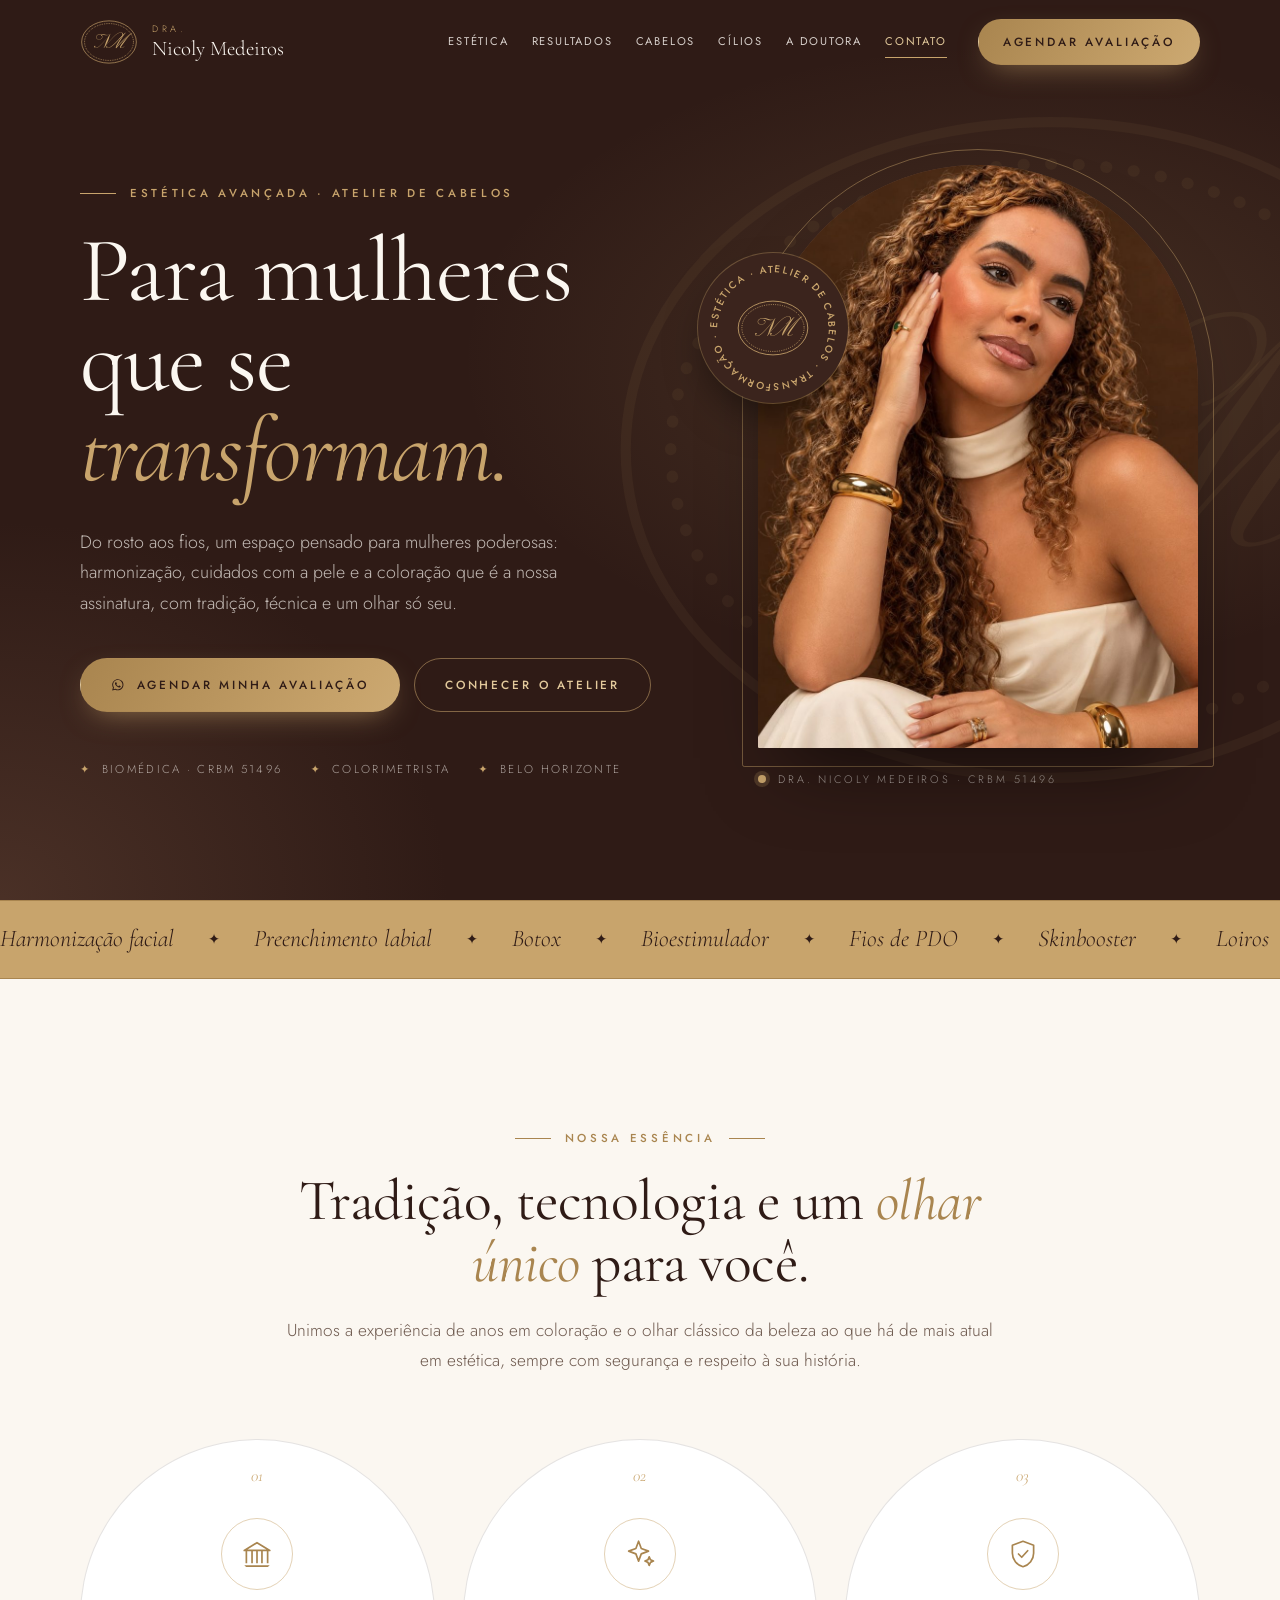
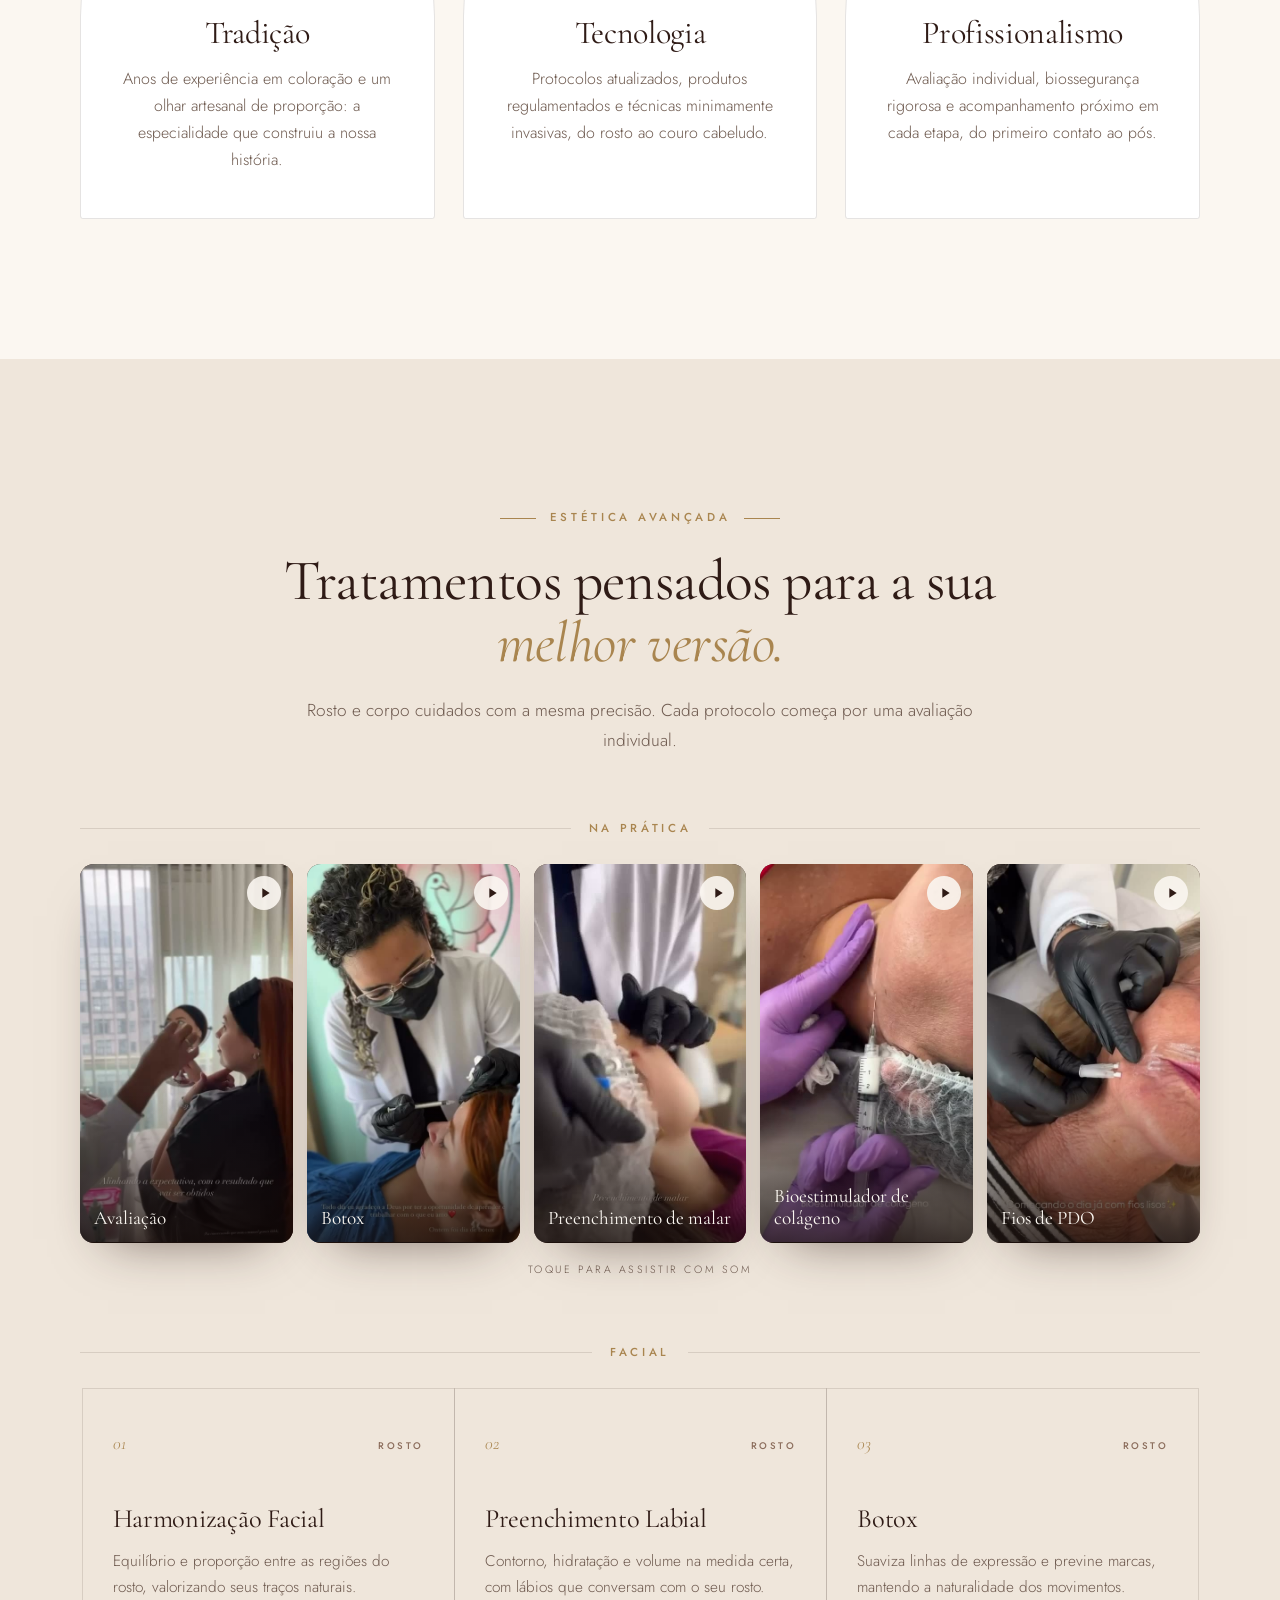
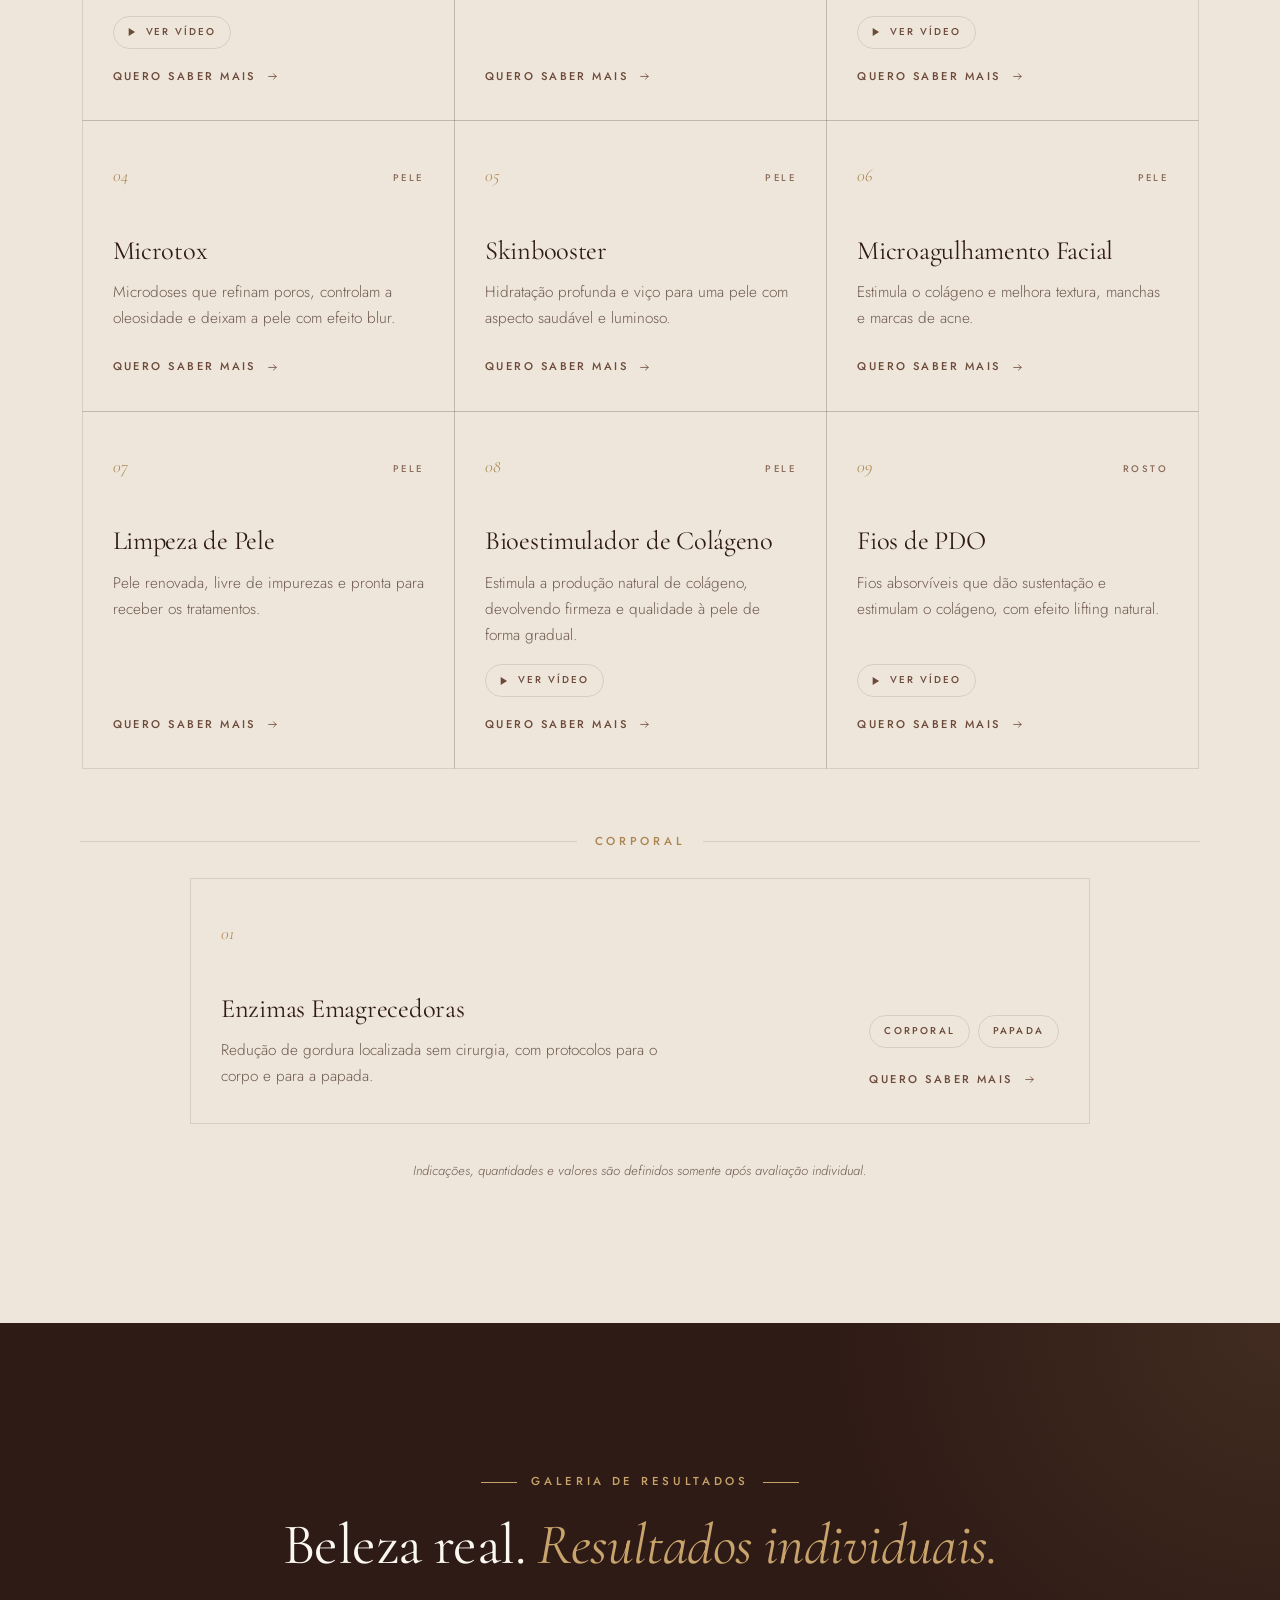
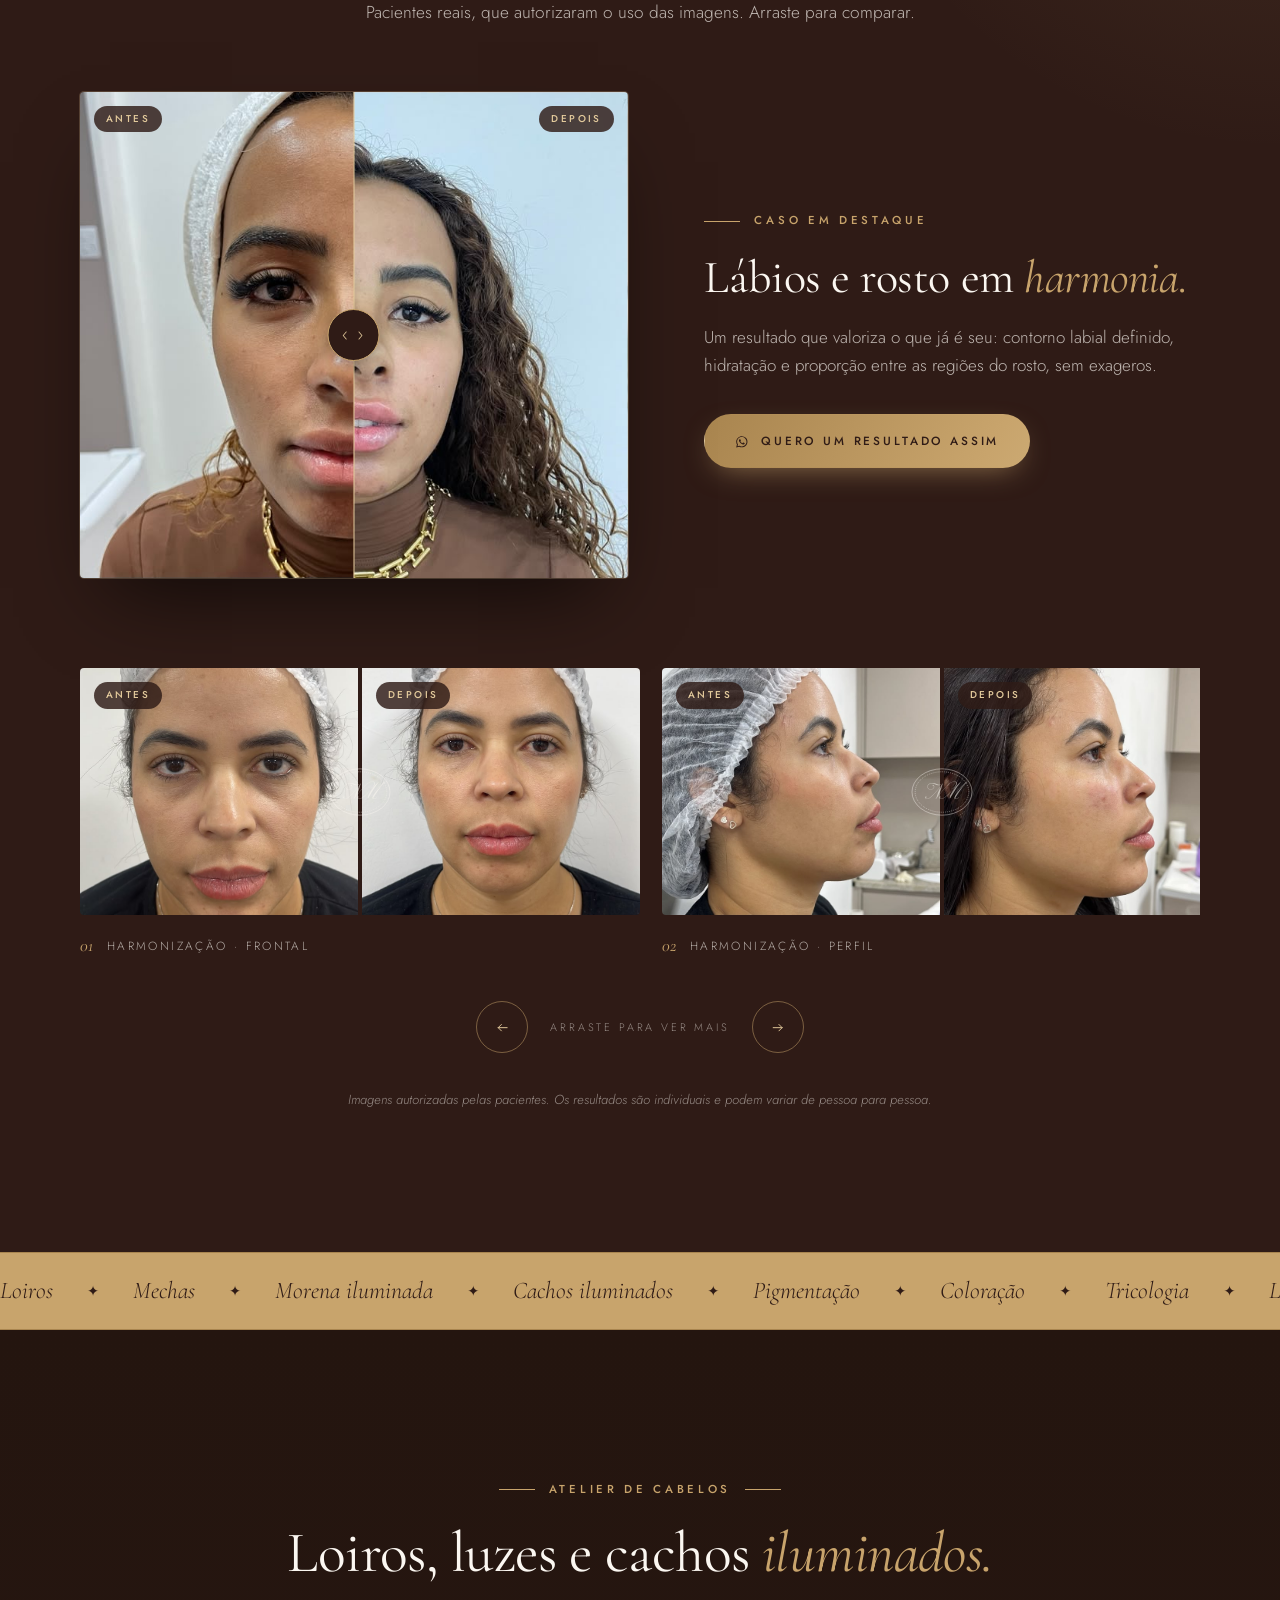
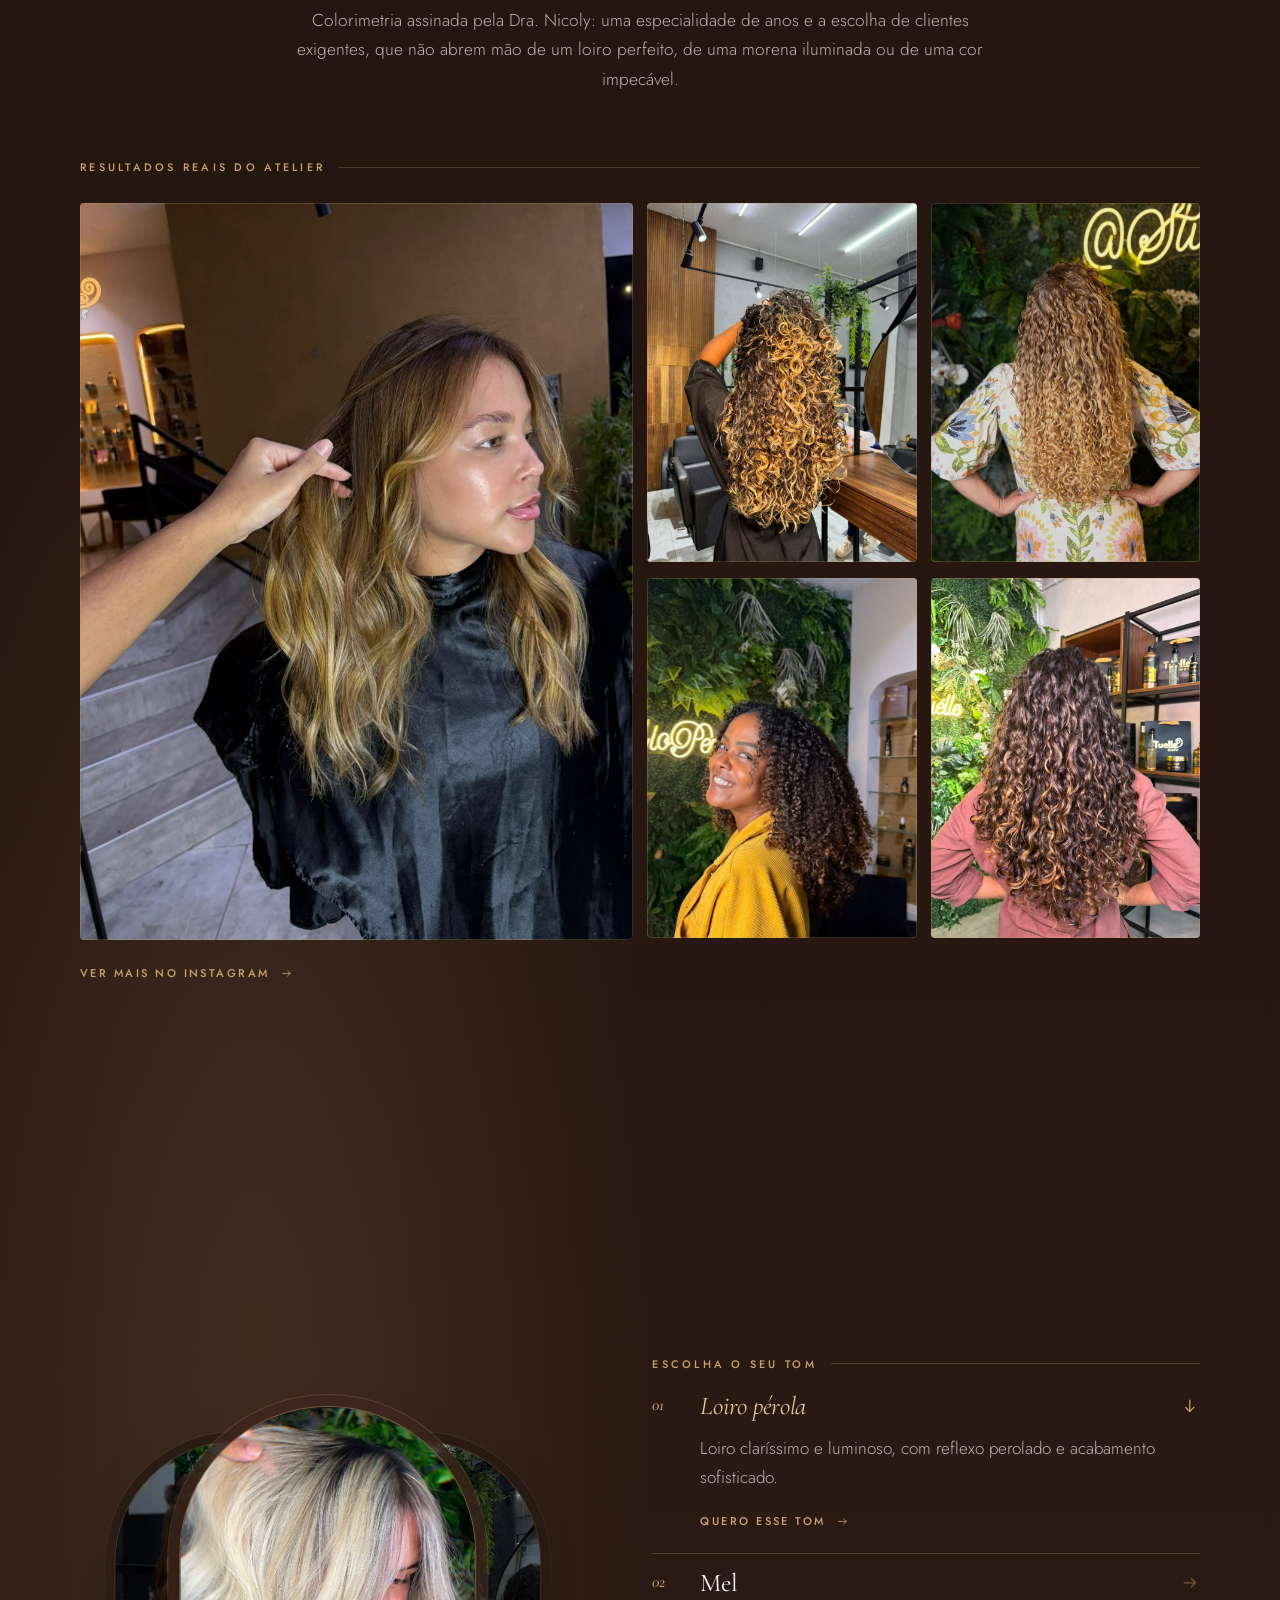
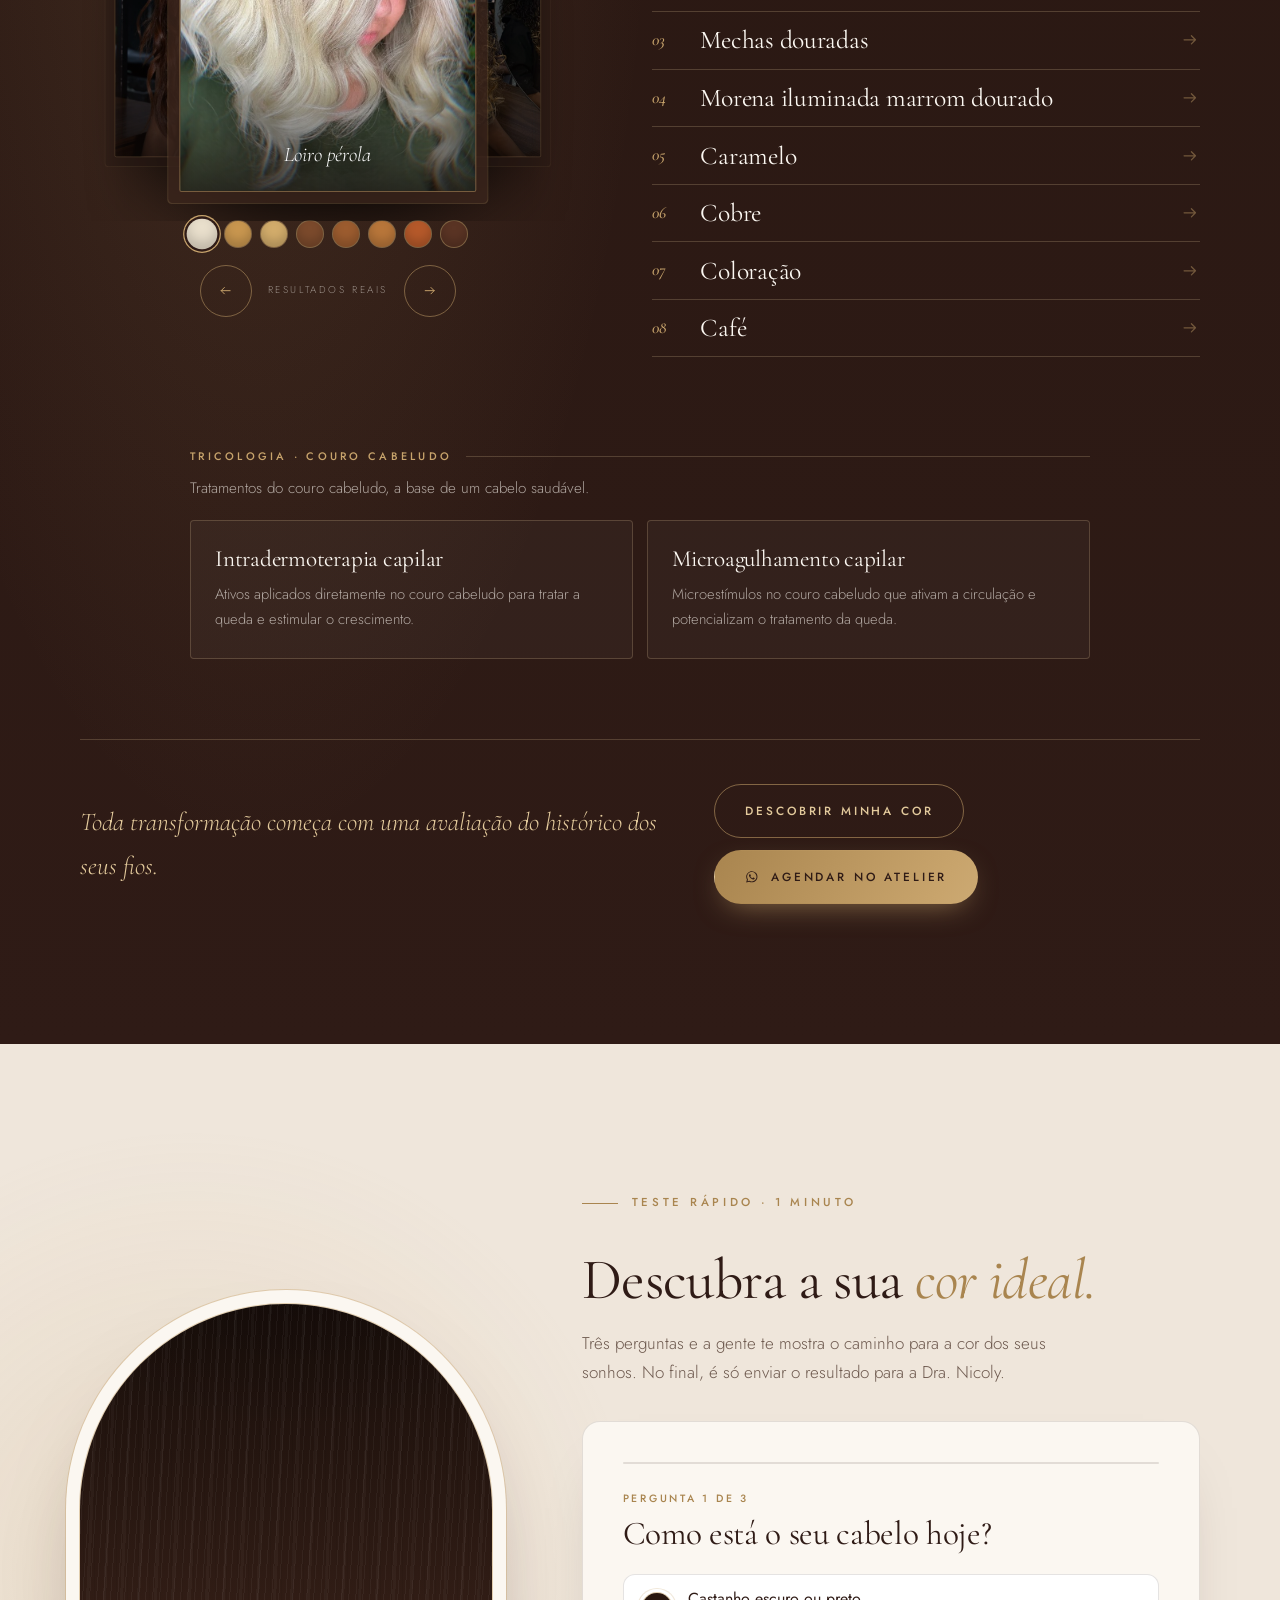
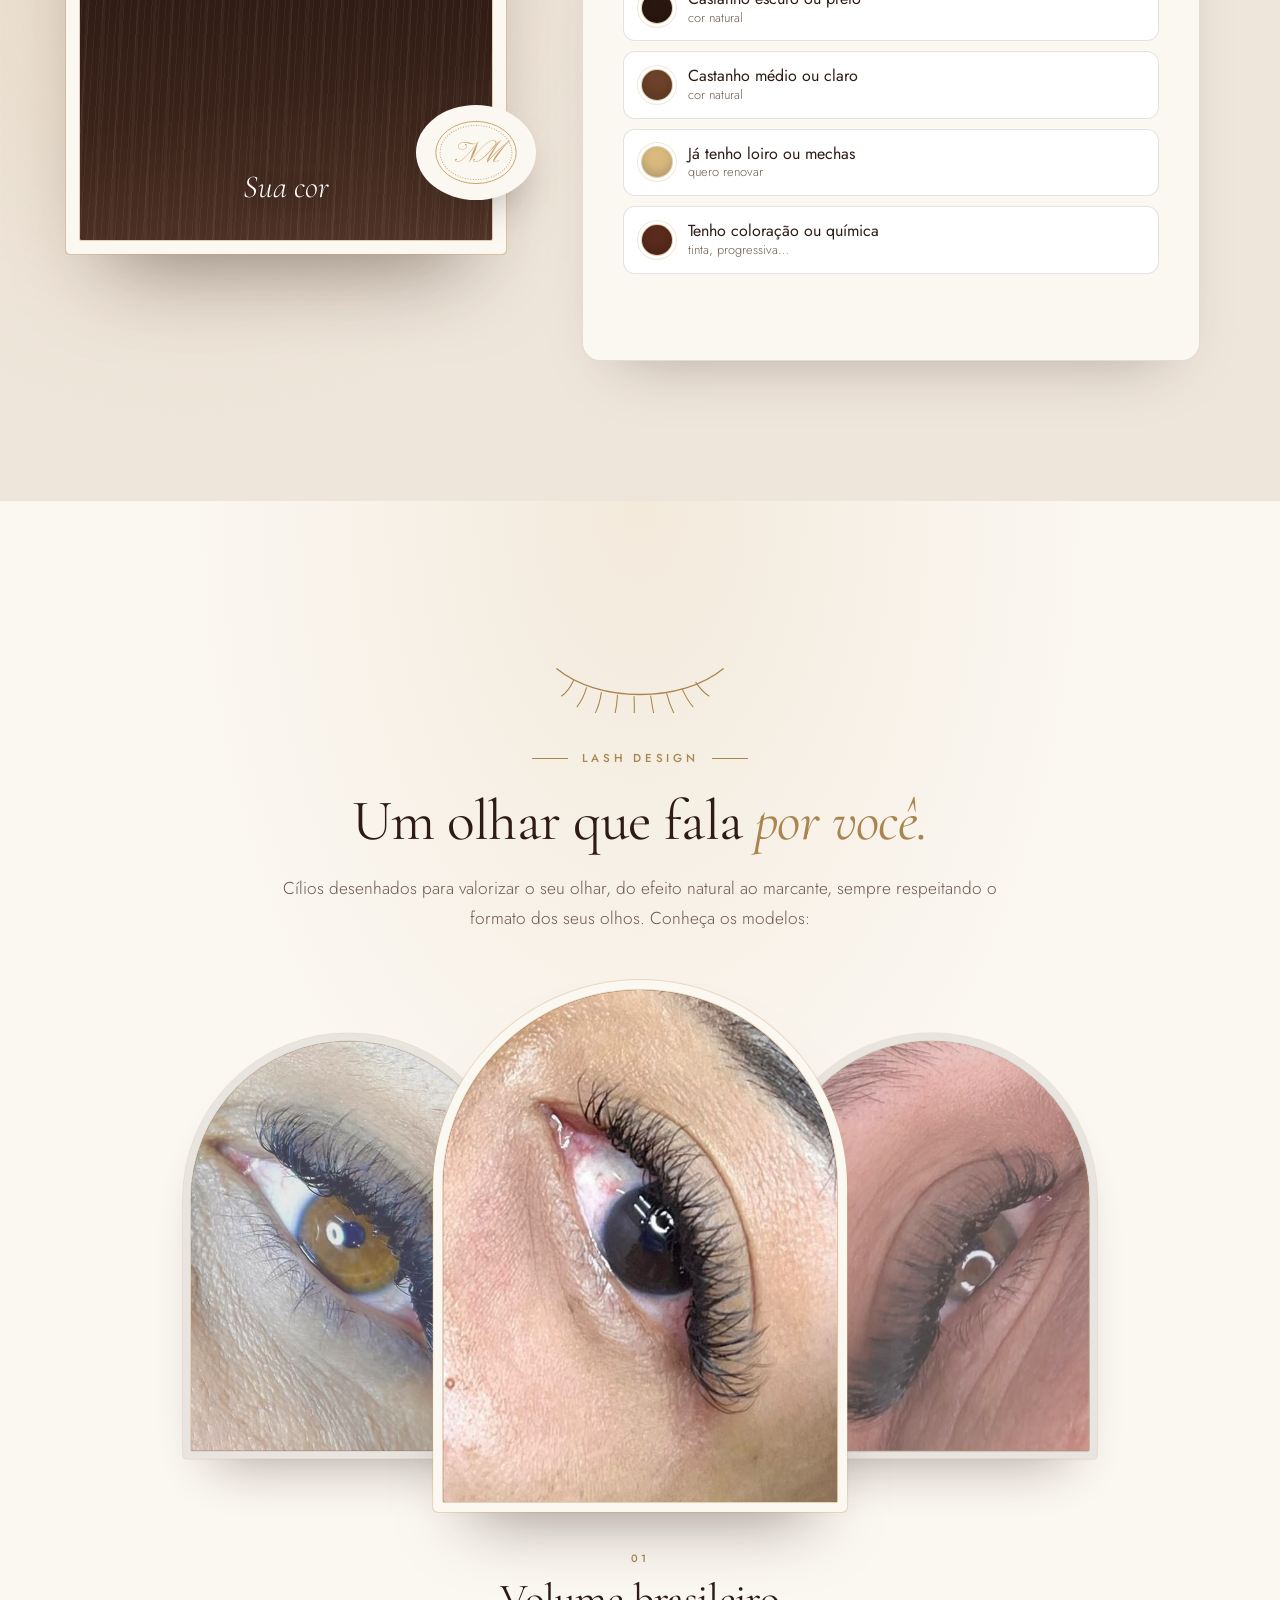
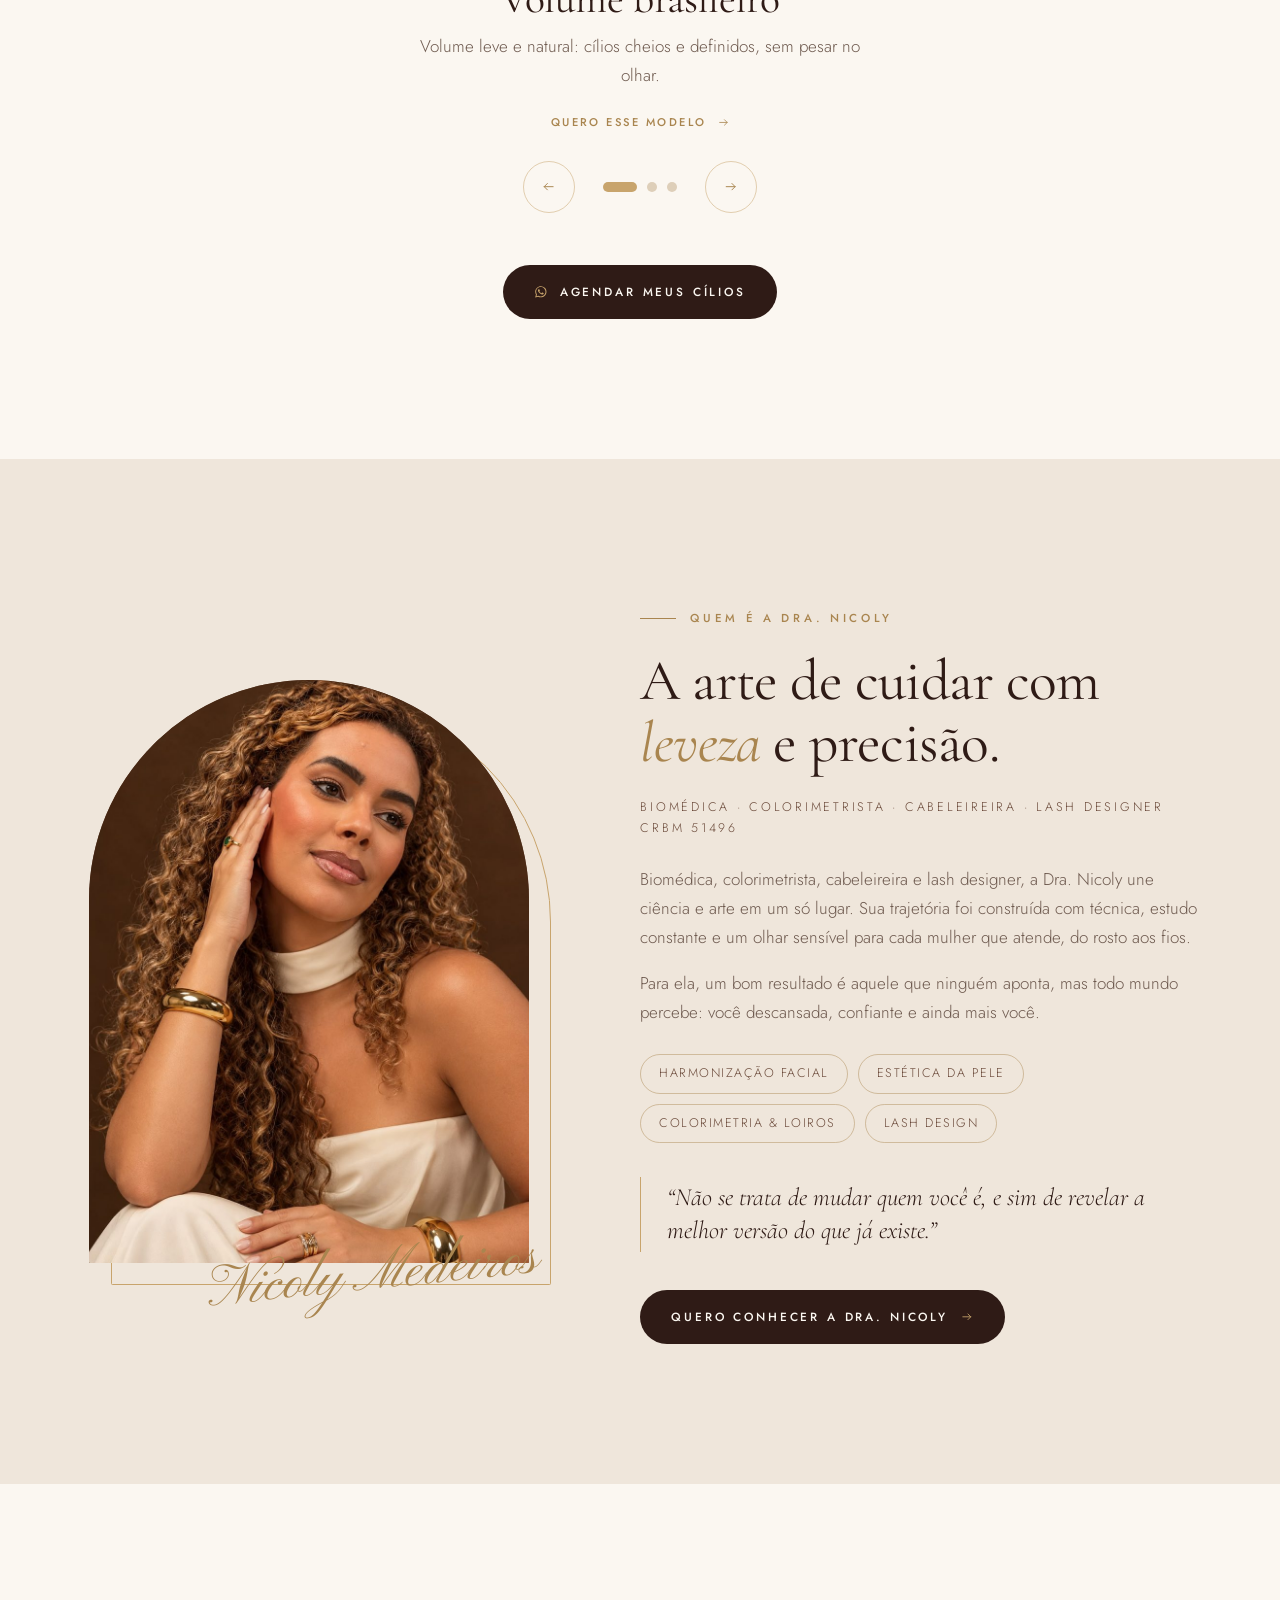
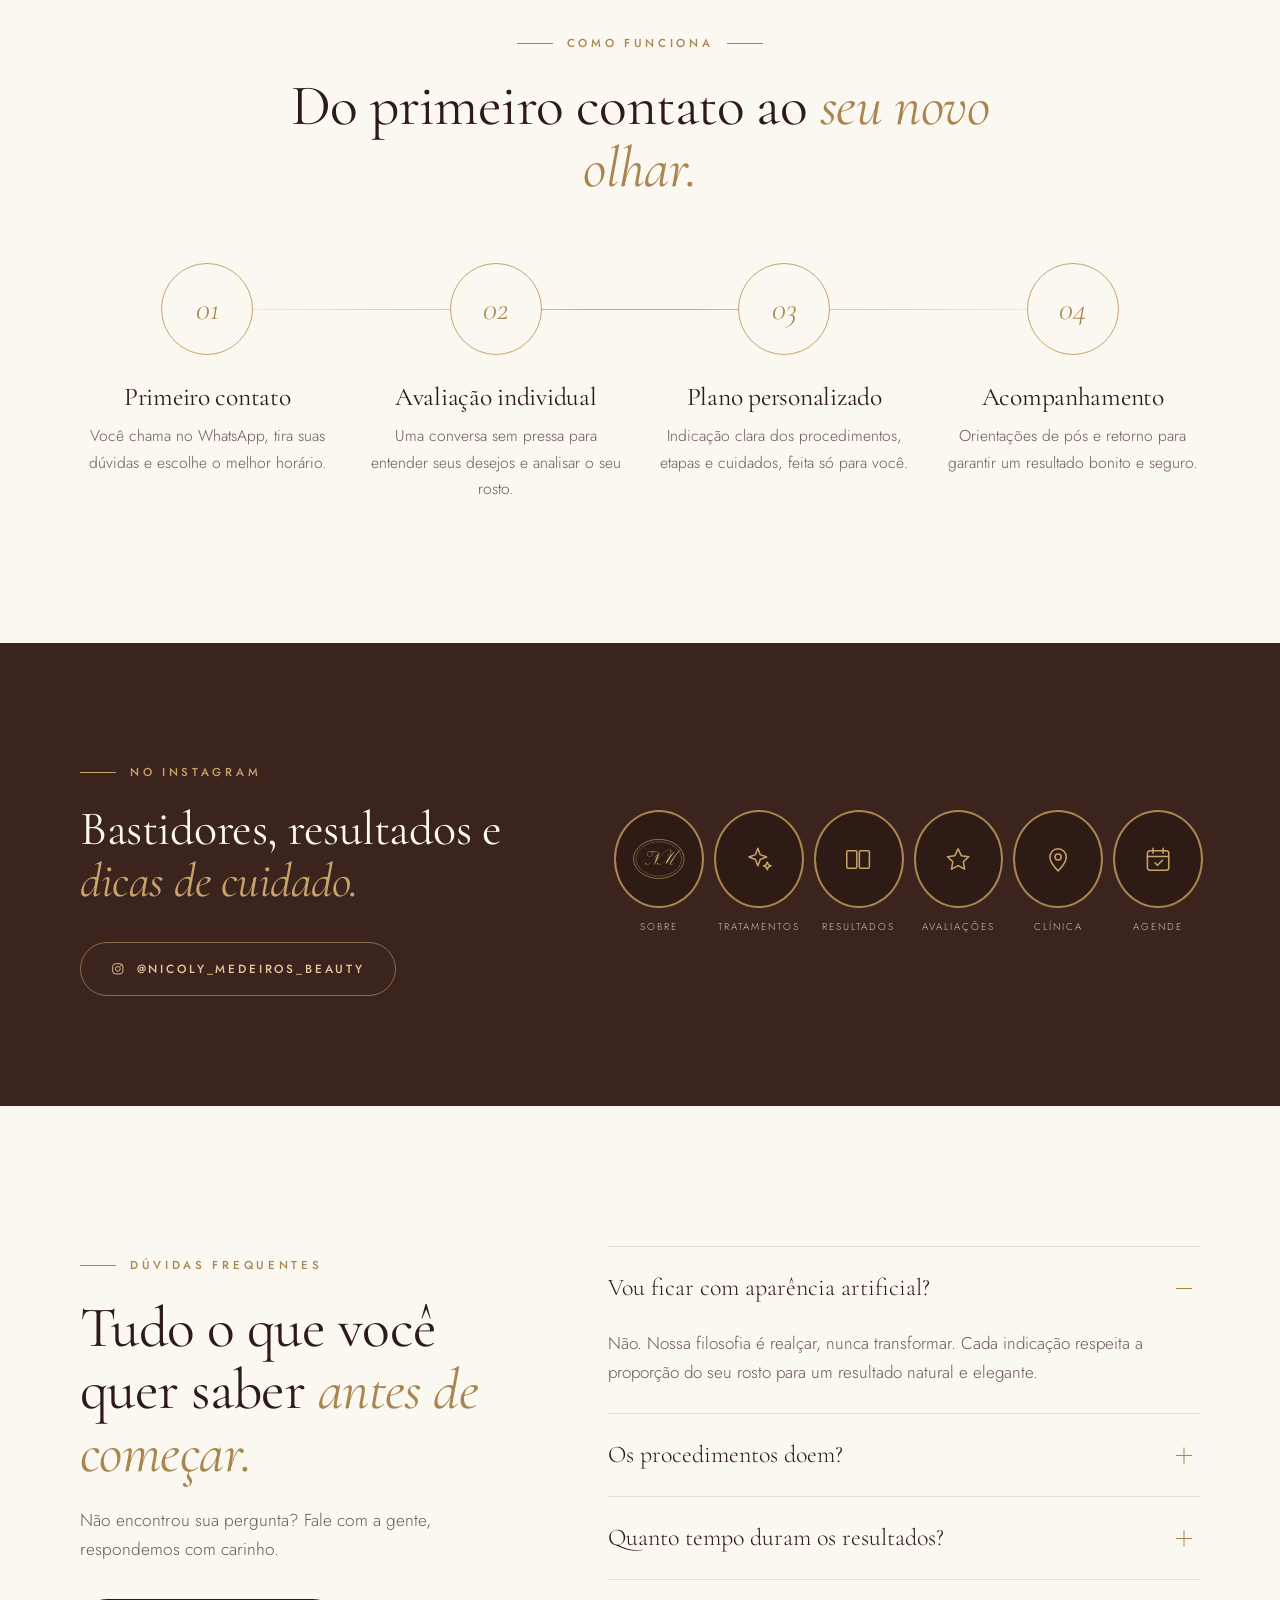
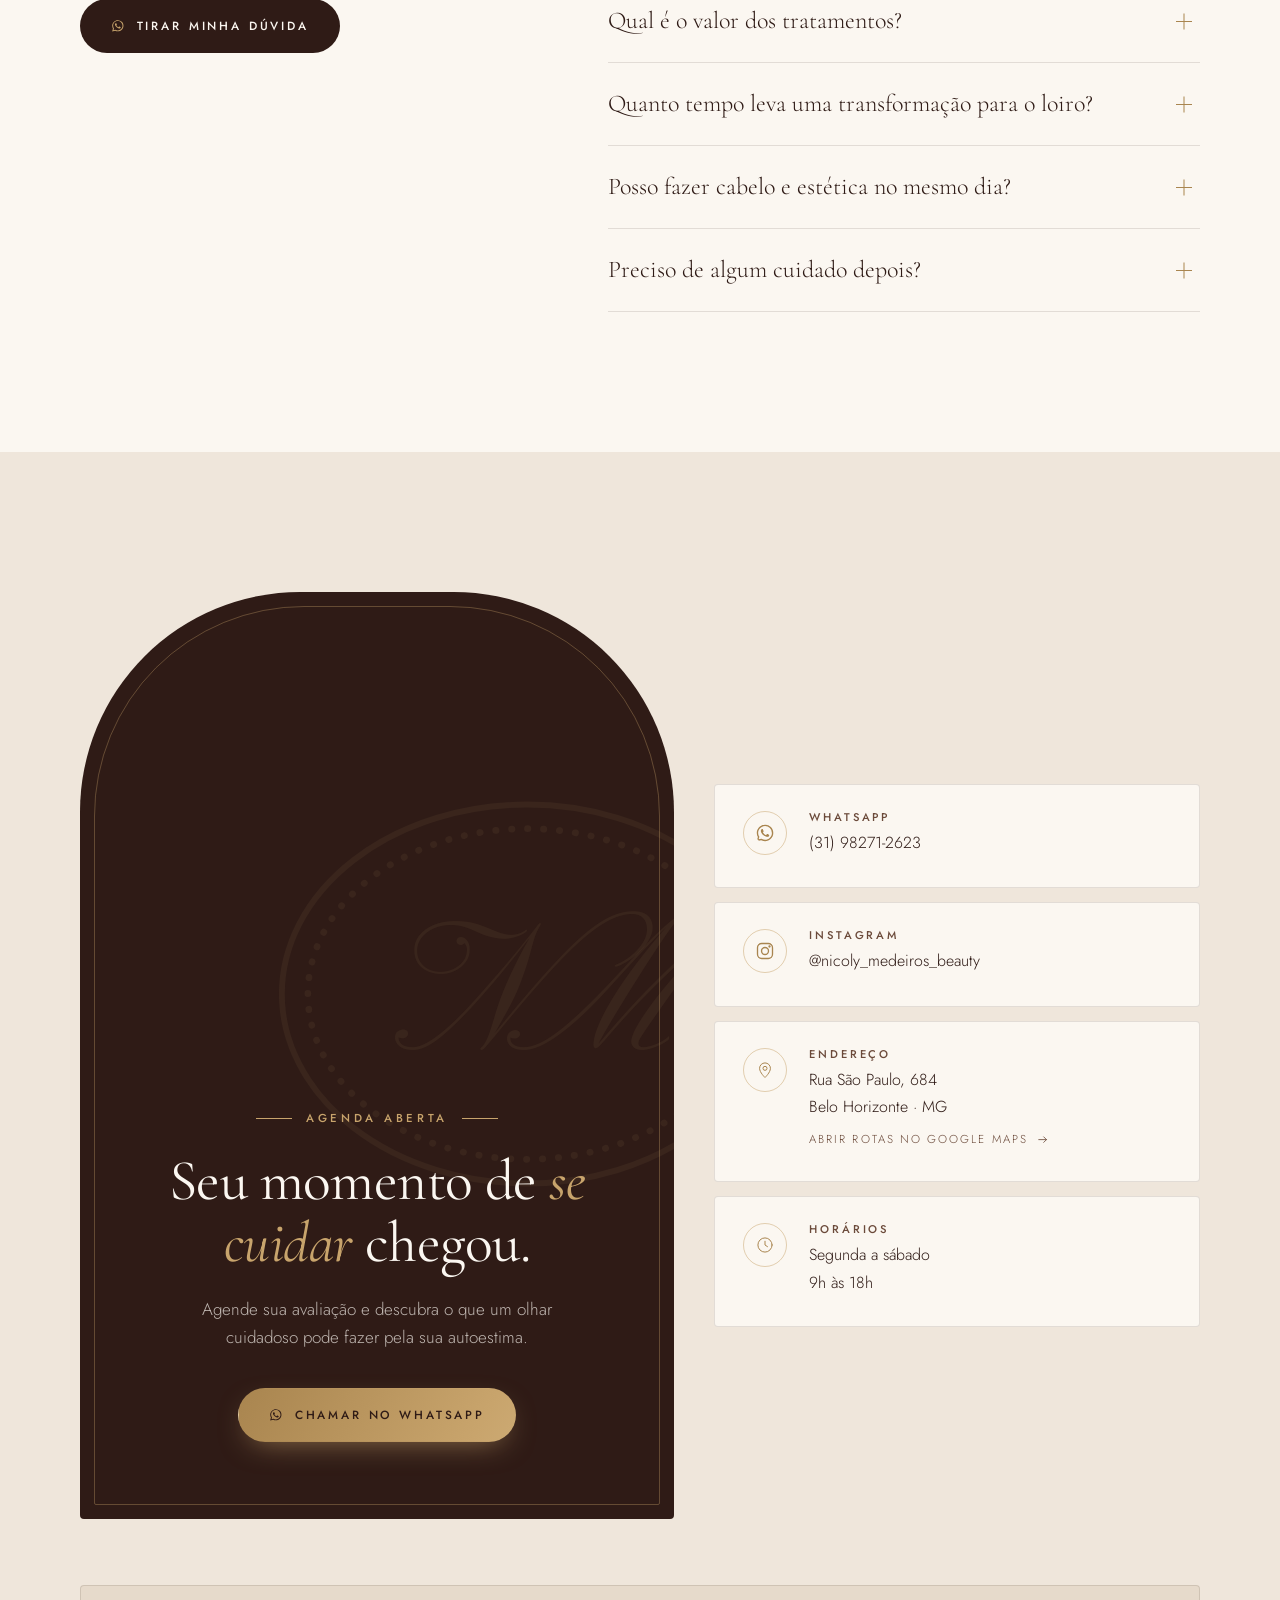
==== commit 77475eab: "Cor & luz: carrossel gira sozinho (pausa ao interagir e fora da tela) Co-Authored-By: Claude Opus 5." ====
--- a/index.html
+++ b/index.html
@@ -421,7 +421,7 @@
       <p>Passe pelas técnicas e veja cada tom ganhar vida.</p>
     </header>
 
-    <div class="cf cf--dark cf--split cf--photos reveal" data-cf aria-roledescription="carrossel" aria-label="Tons do Atelier">
+    <div class="cf cf--dark cf--split cf--photos reveal" data-cf data-cf-auto="3800" aria-roledescription="carrossel" aria-label="Tons do Atelier">
       <div class="cf__visual">
         <div class="cf__stage">
           <div class="cf__item">
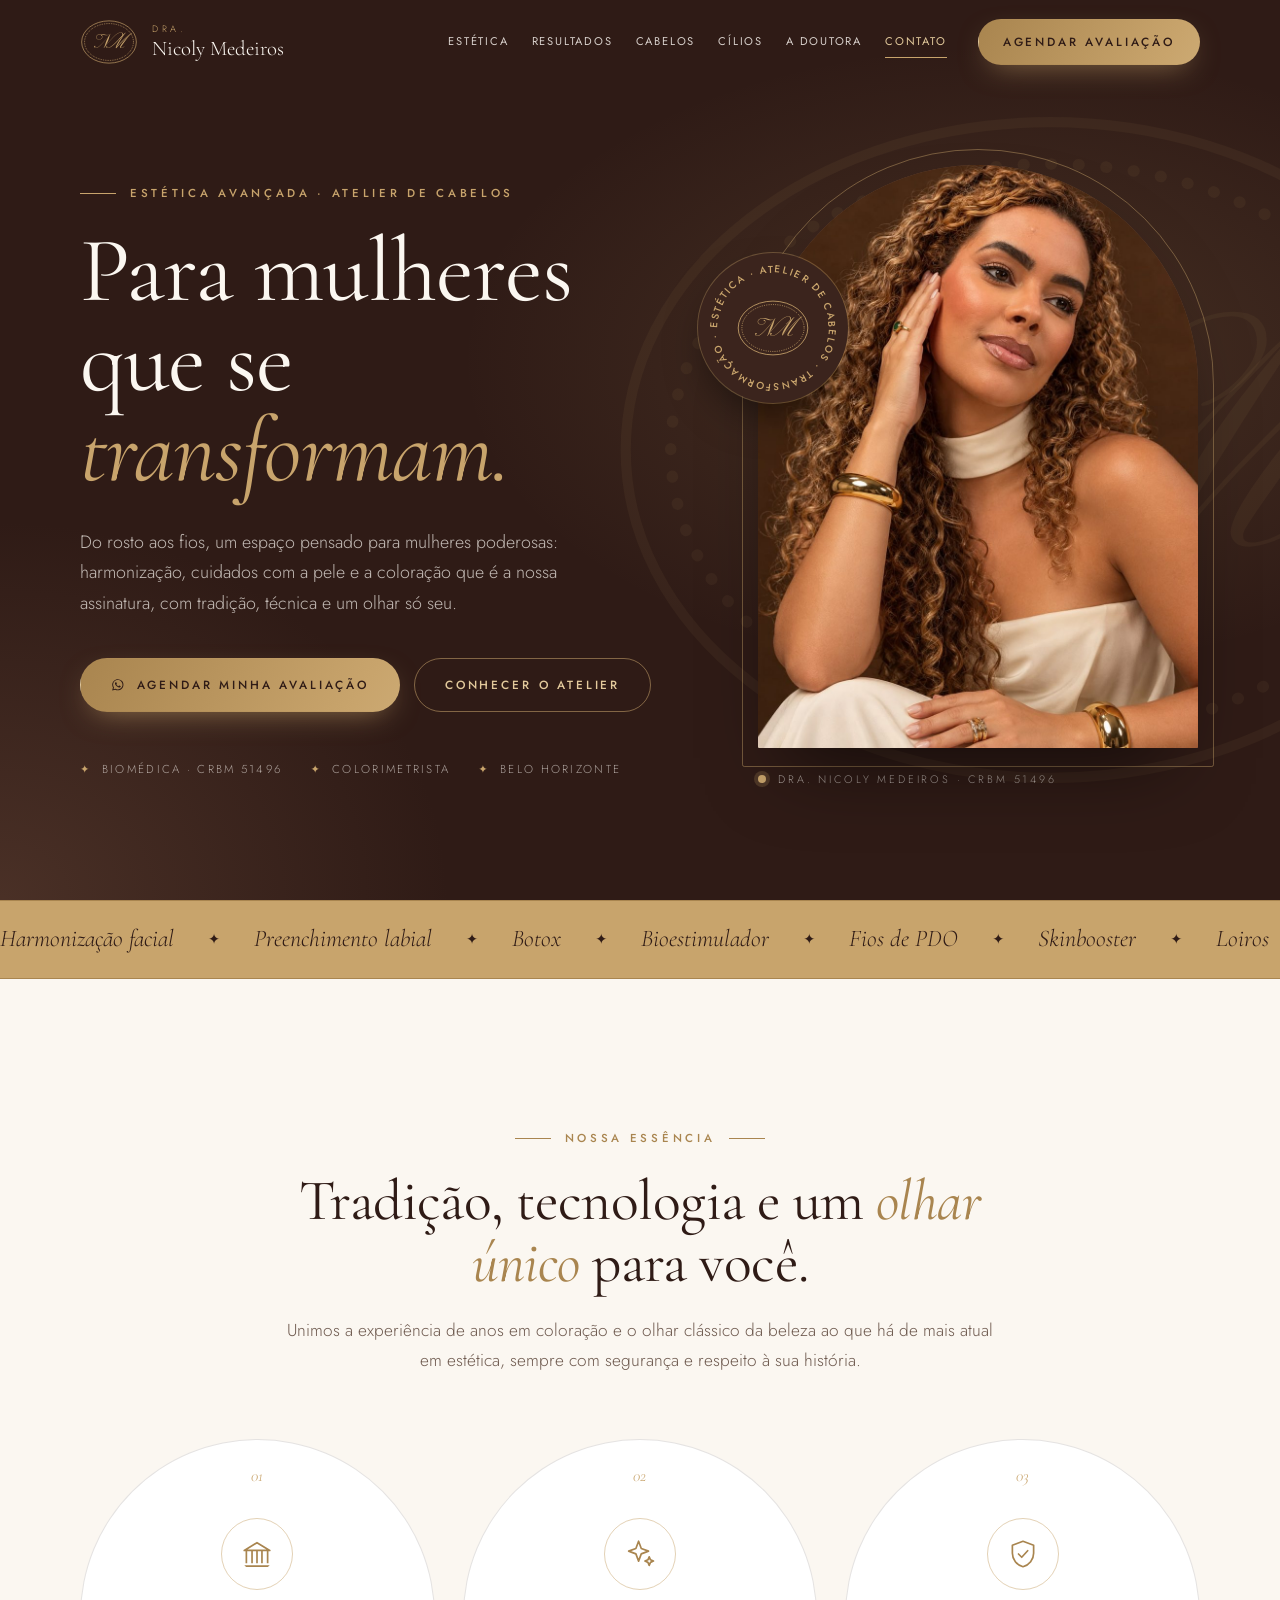
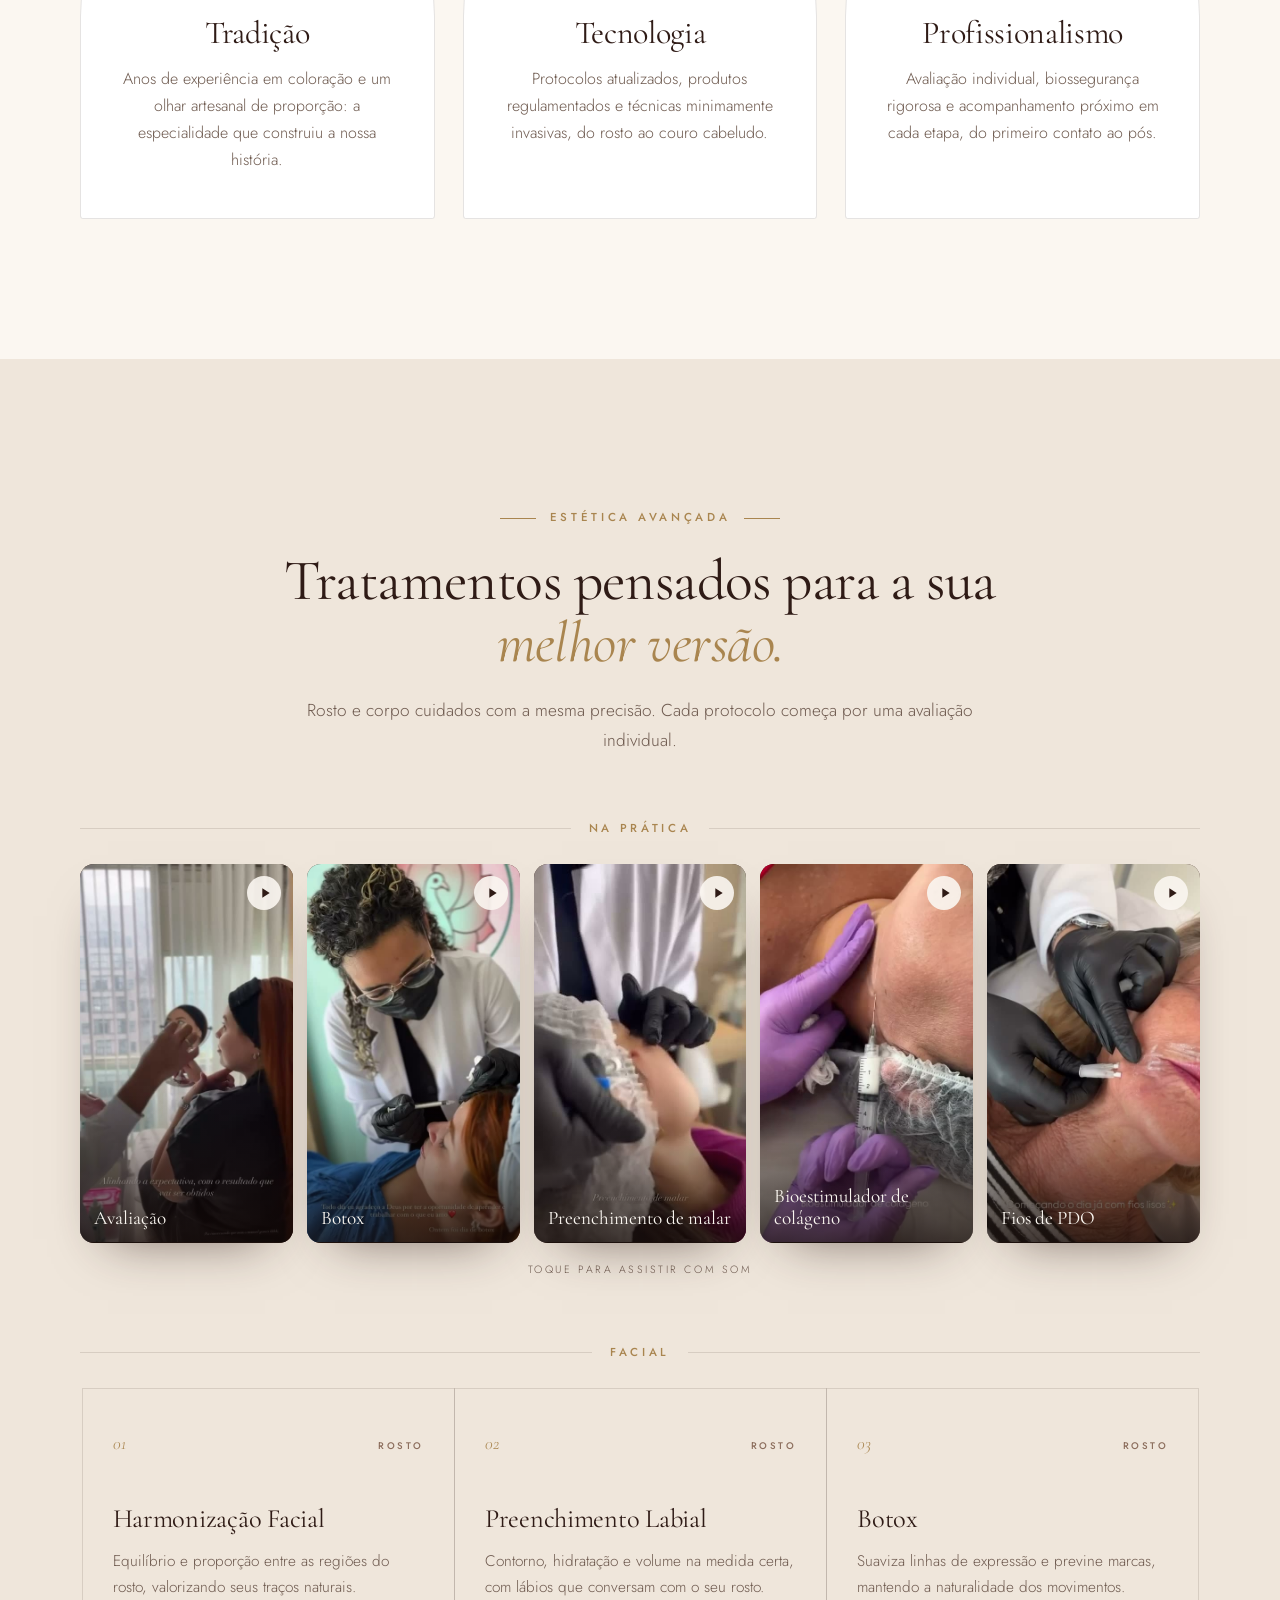
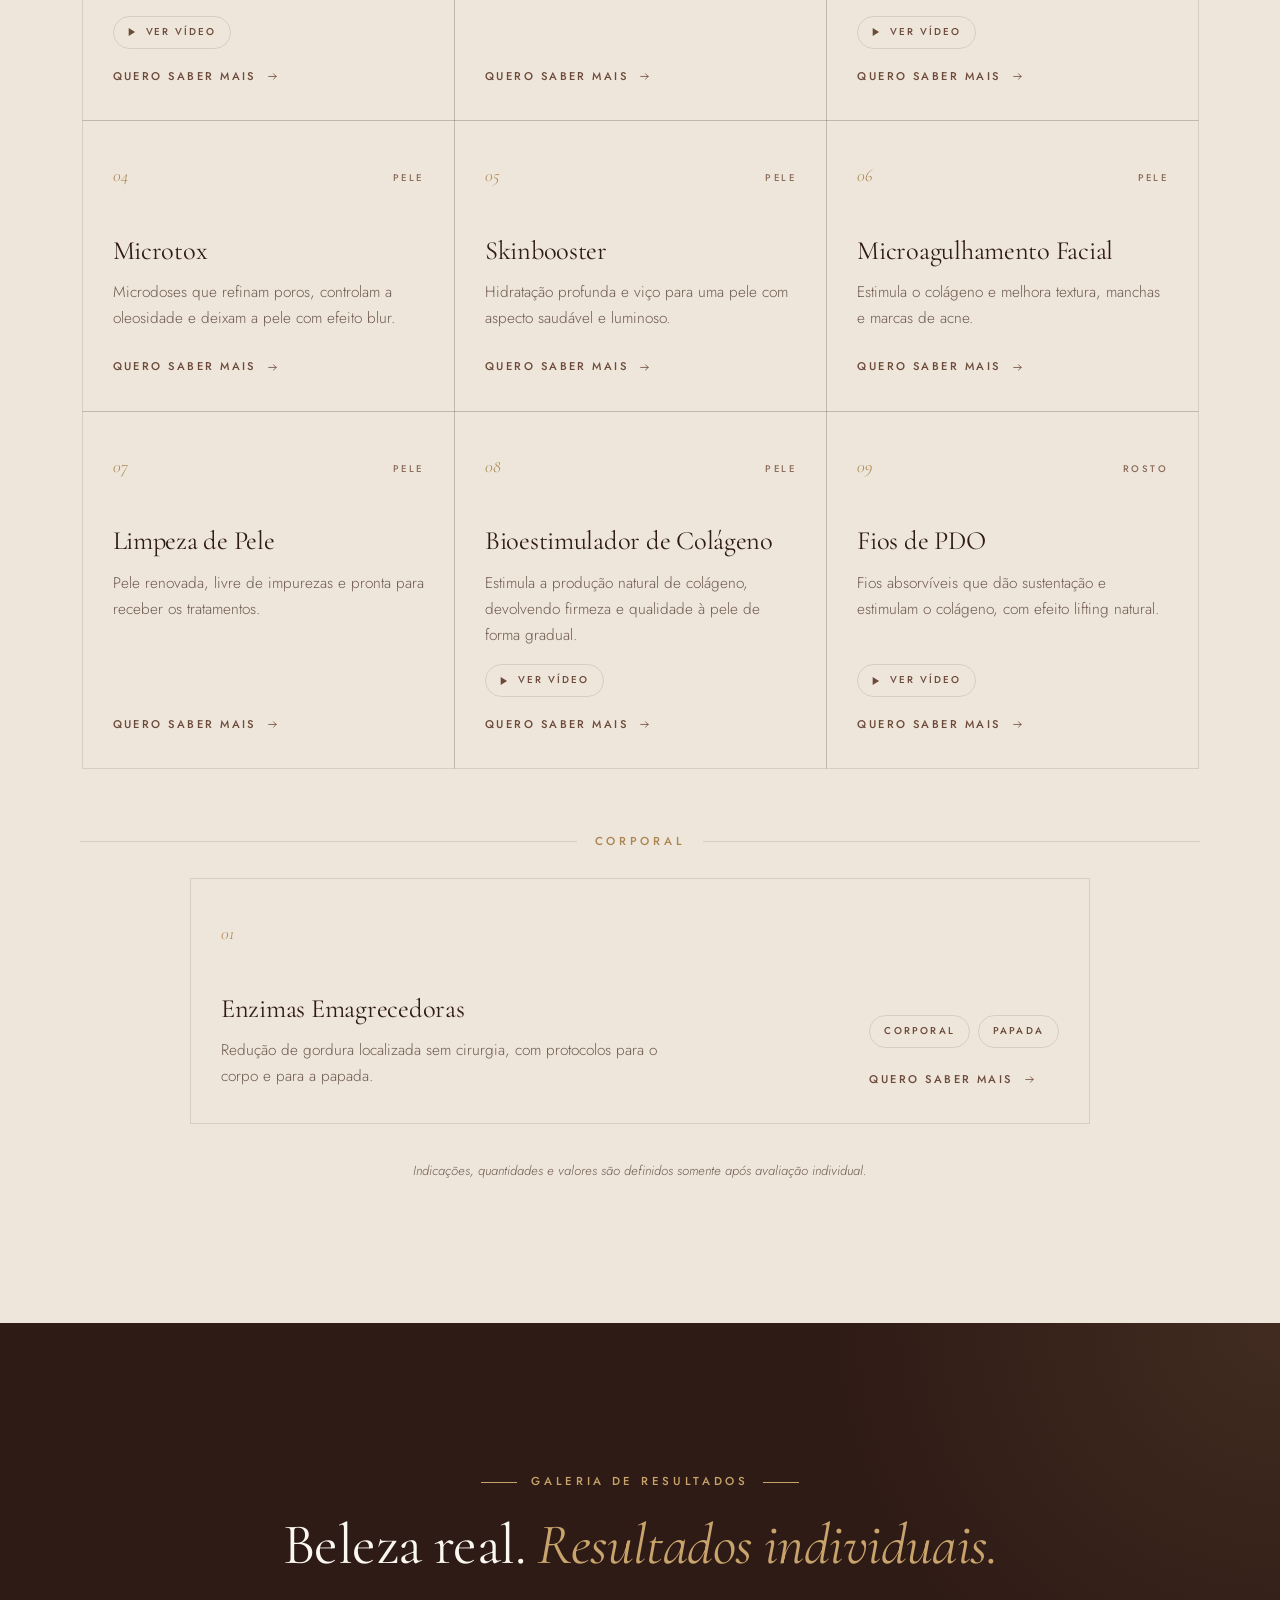
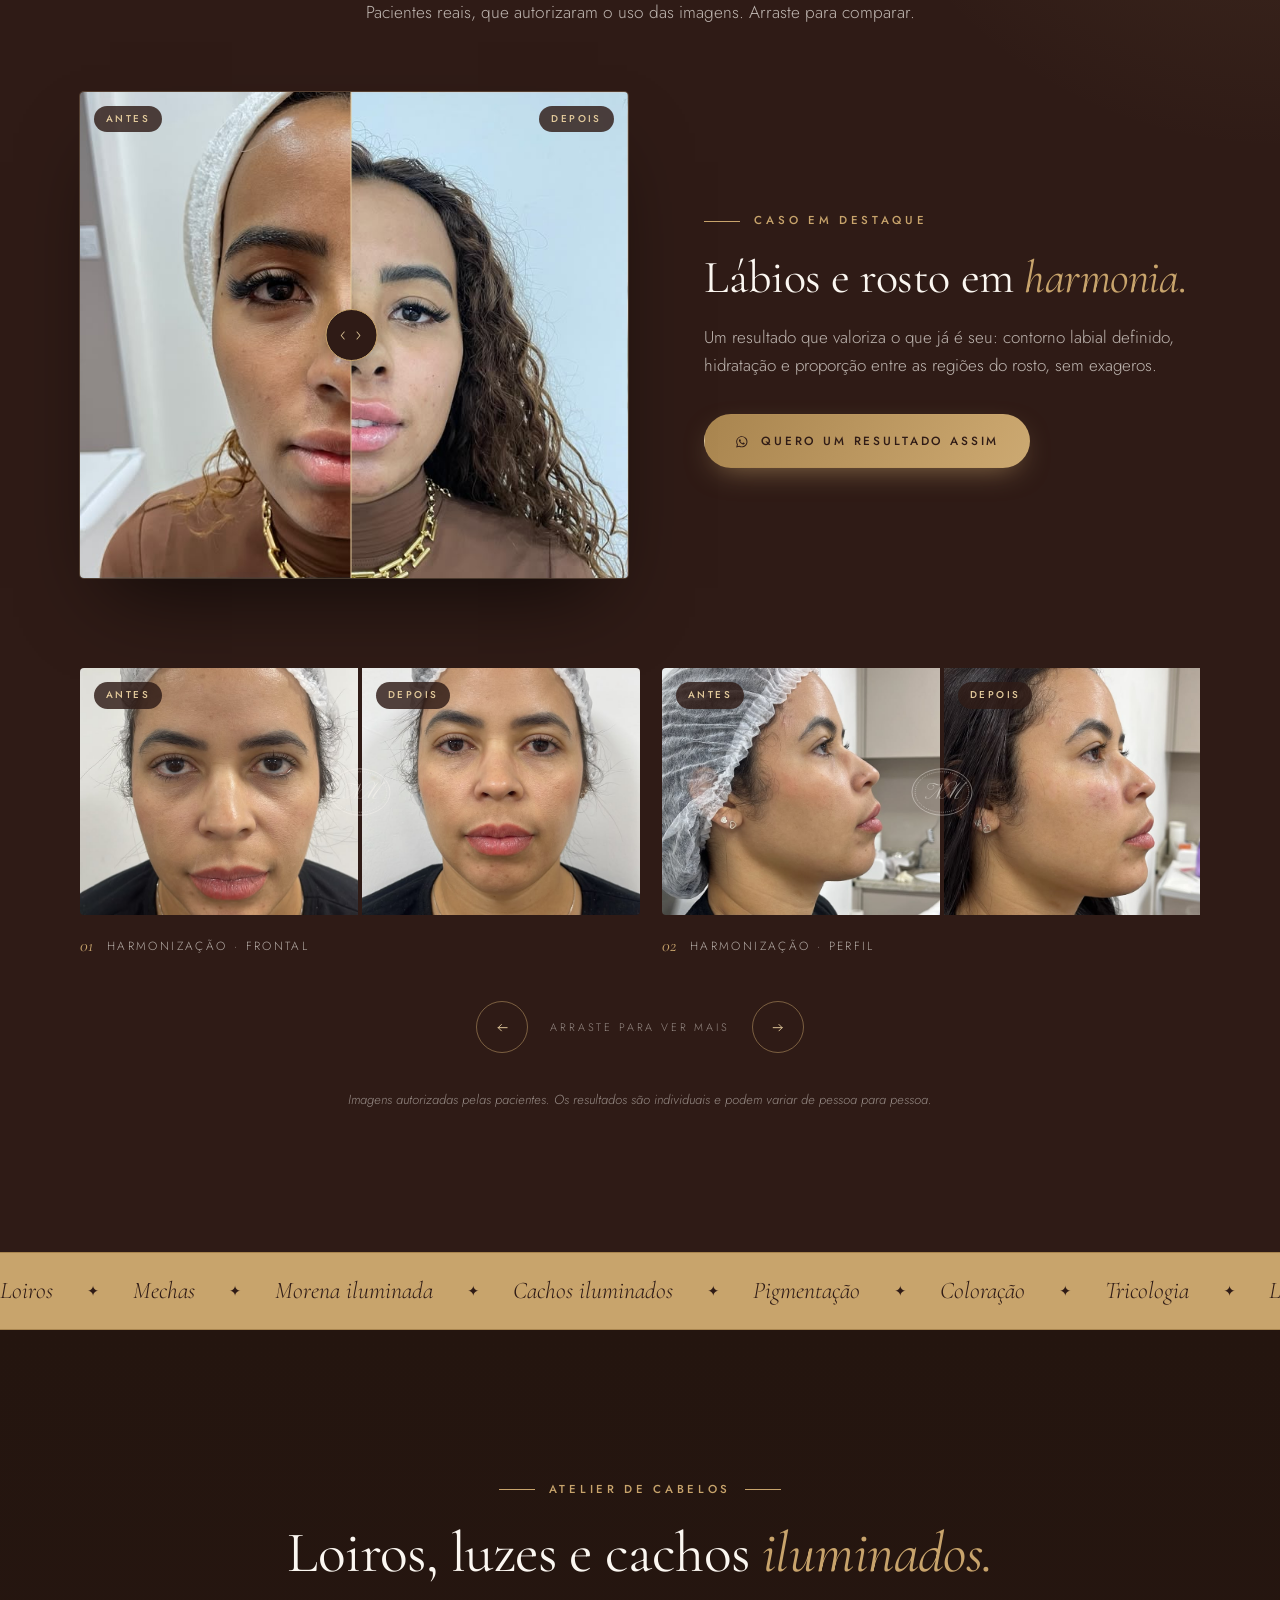
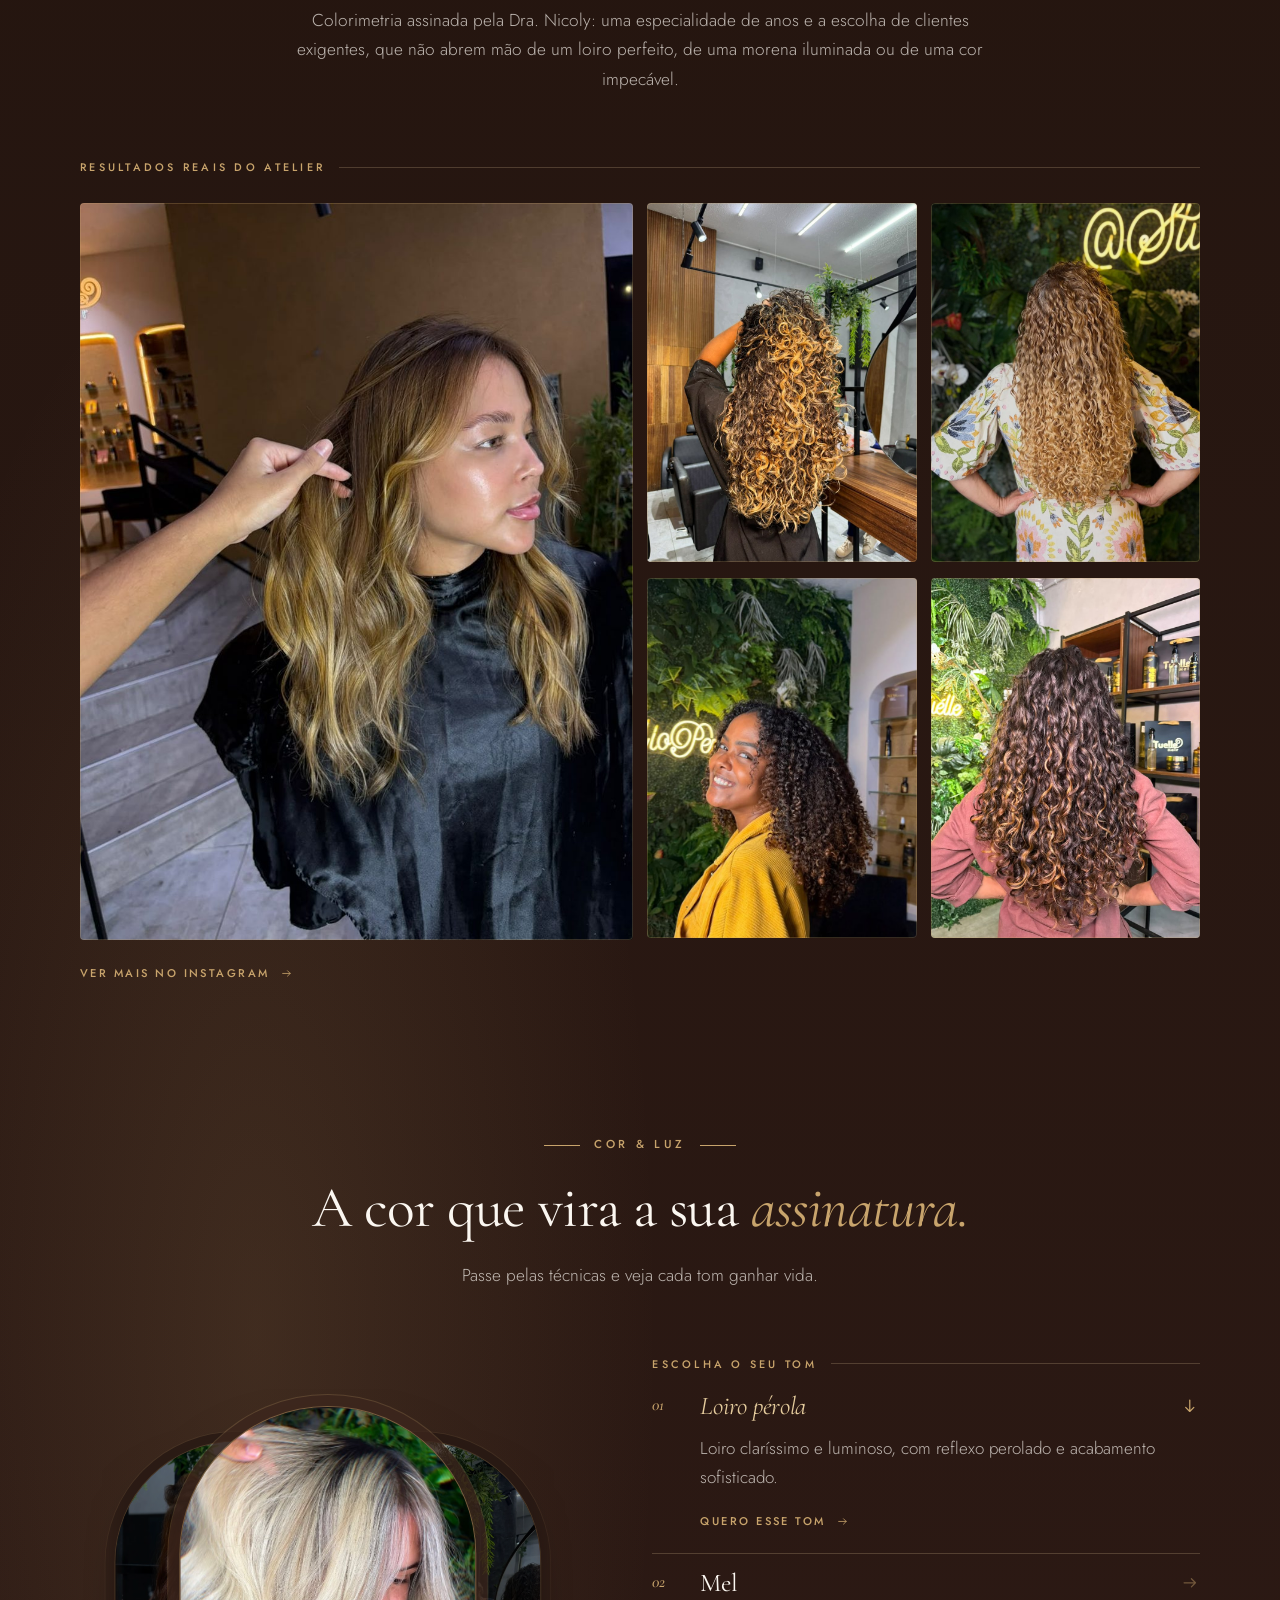
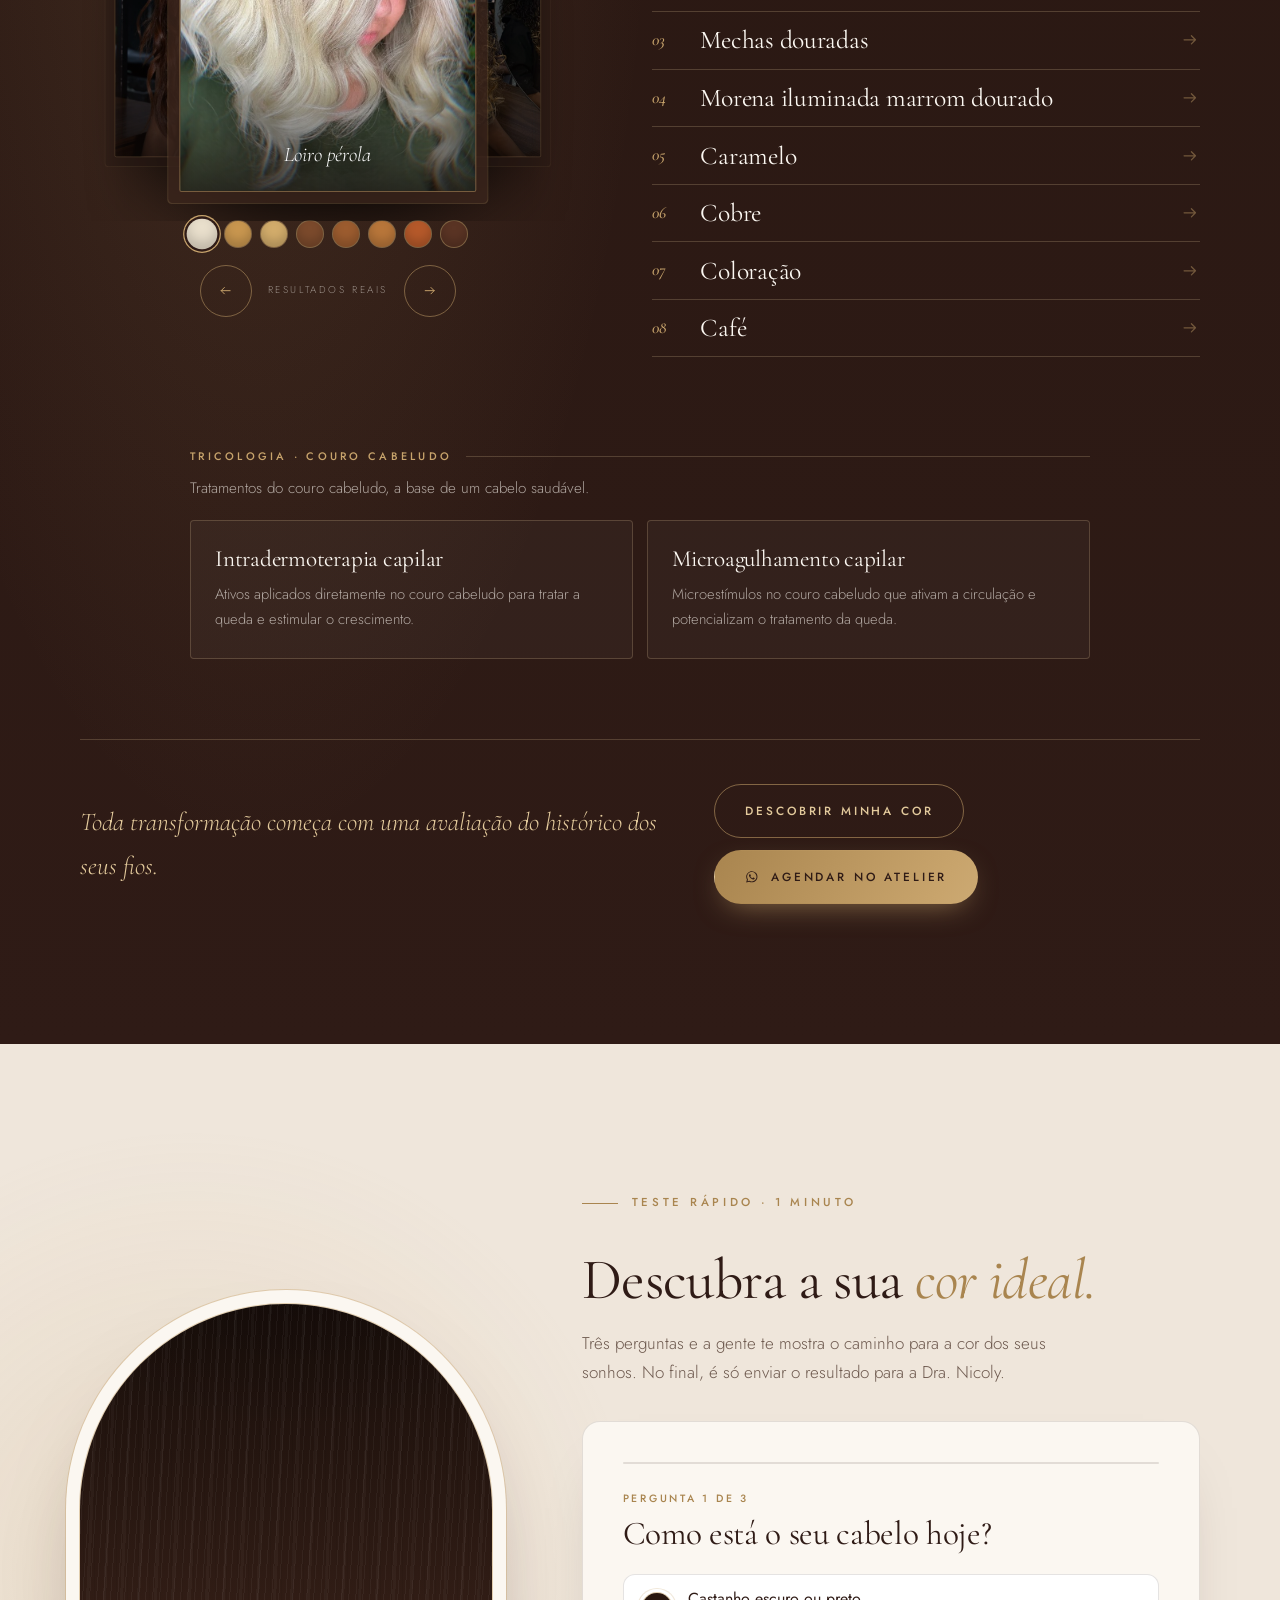
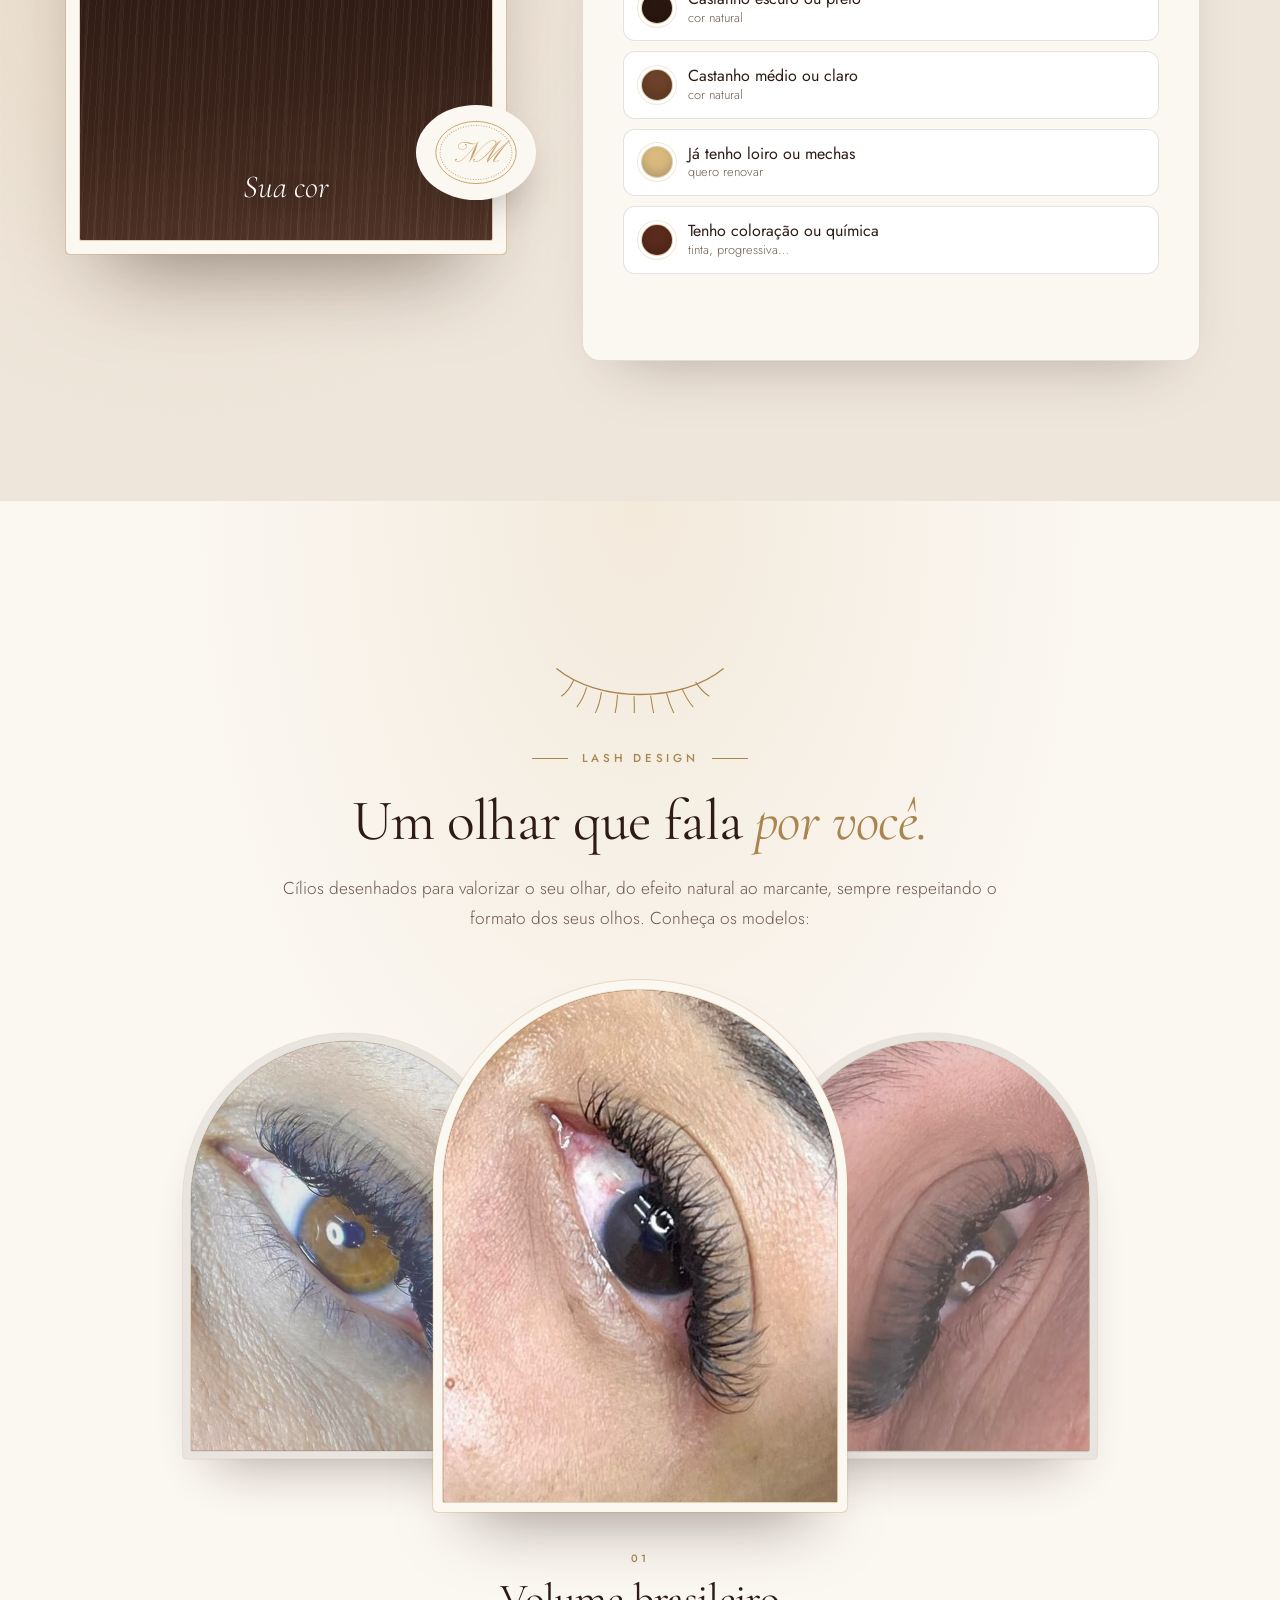
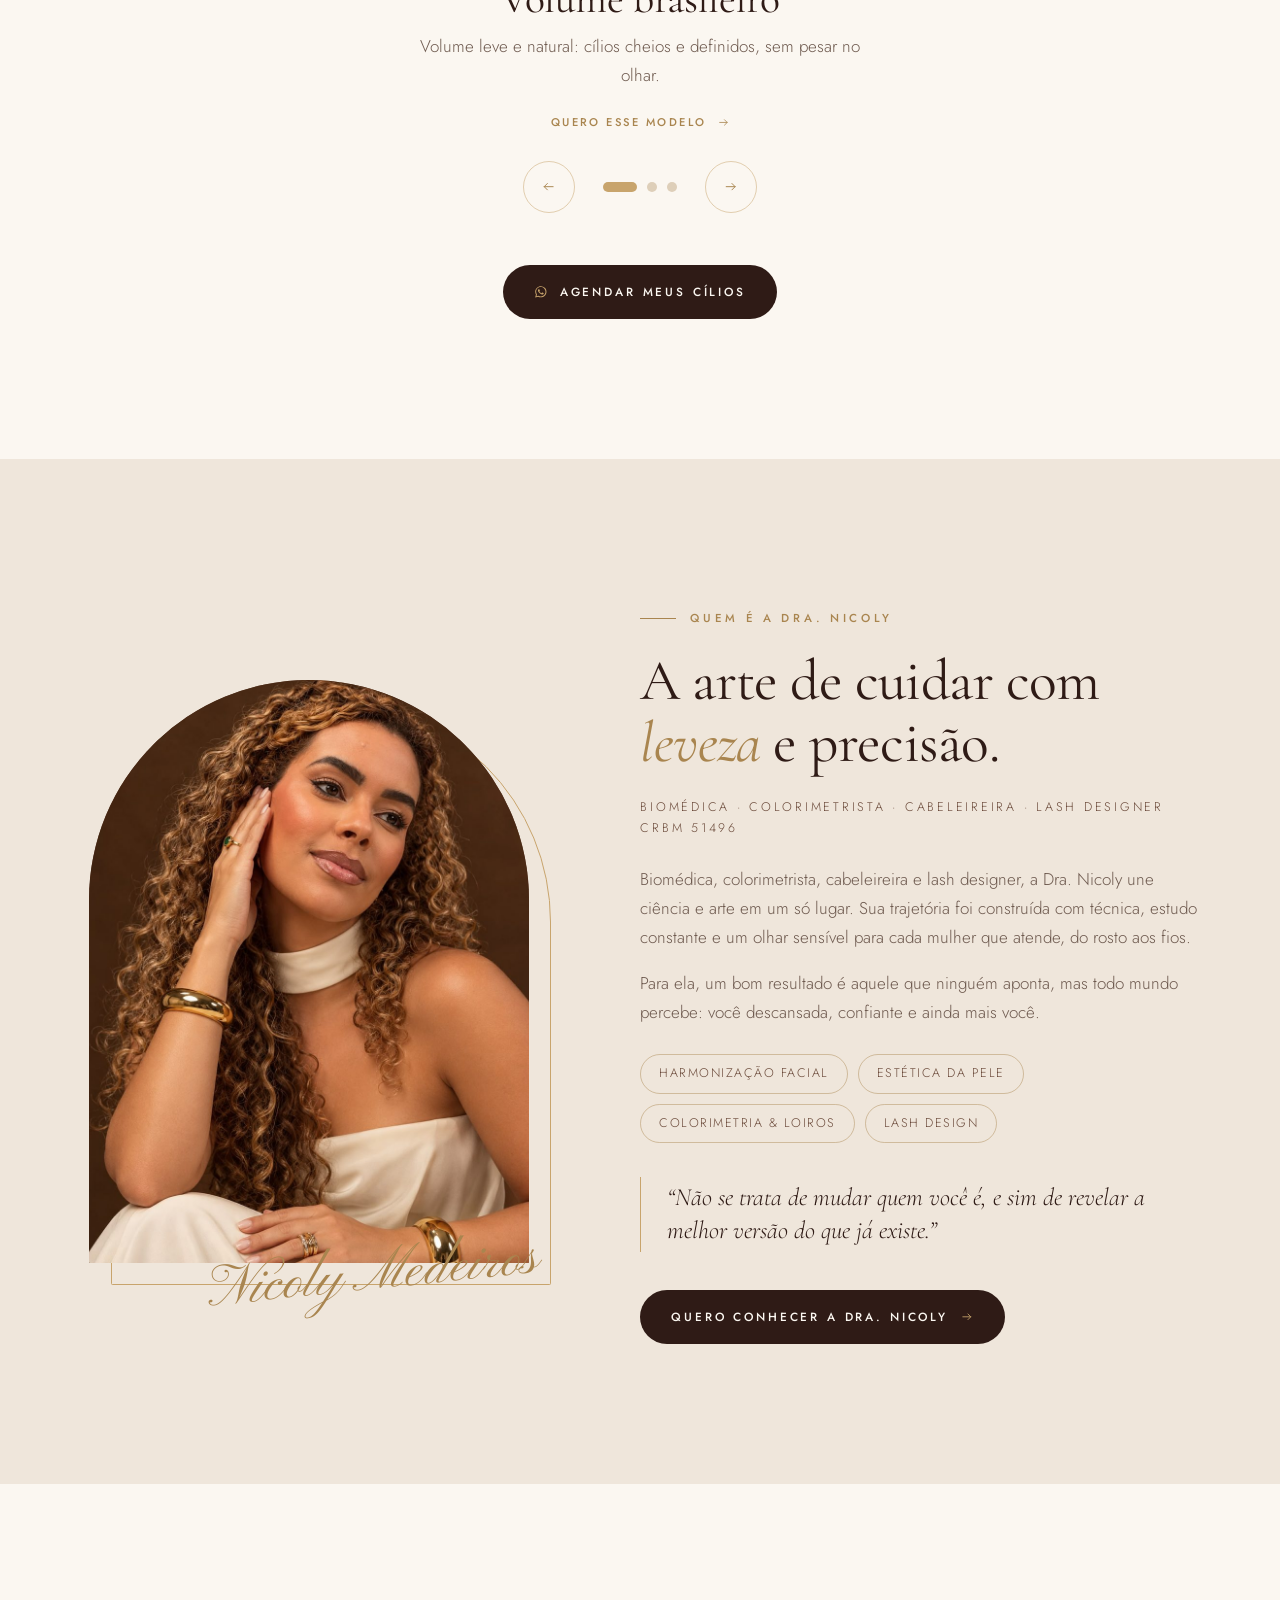
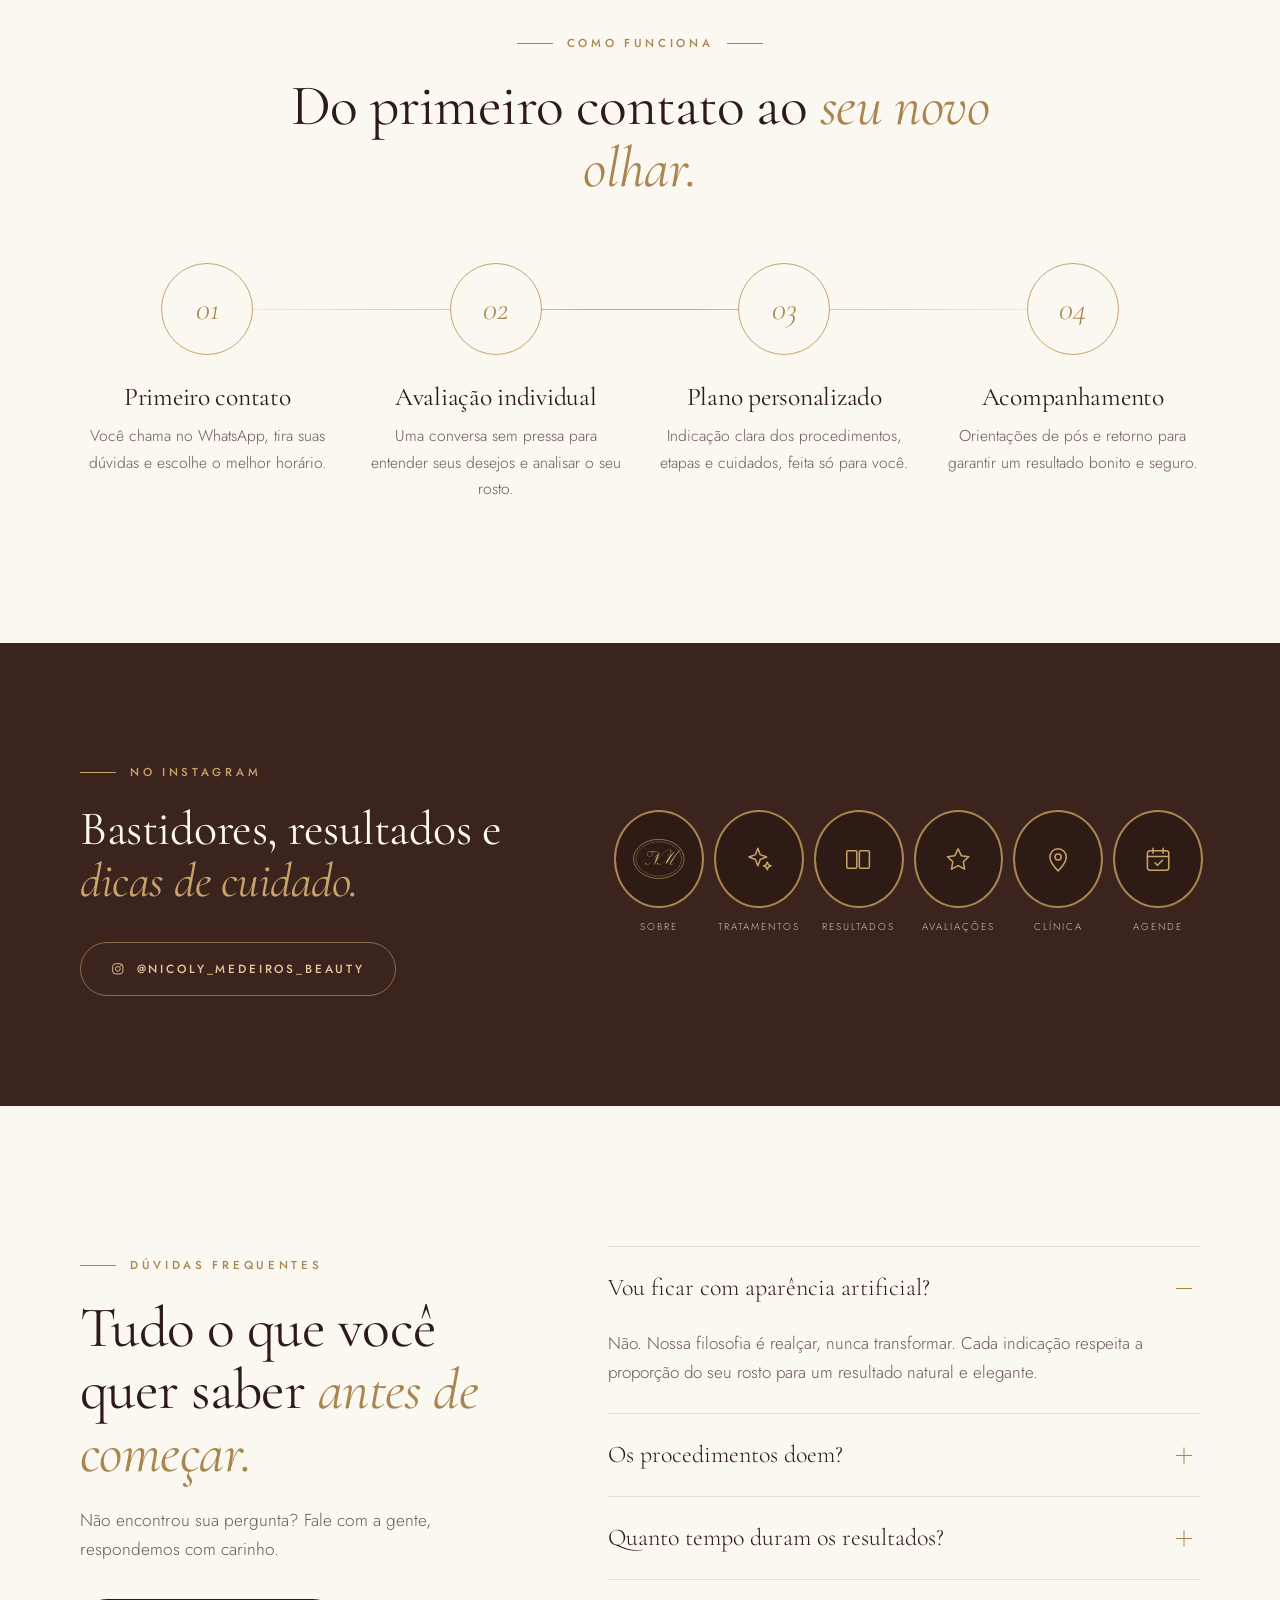
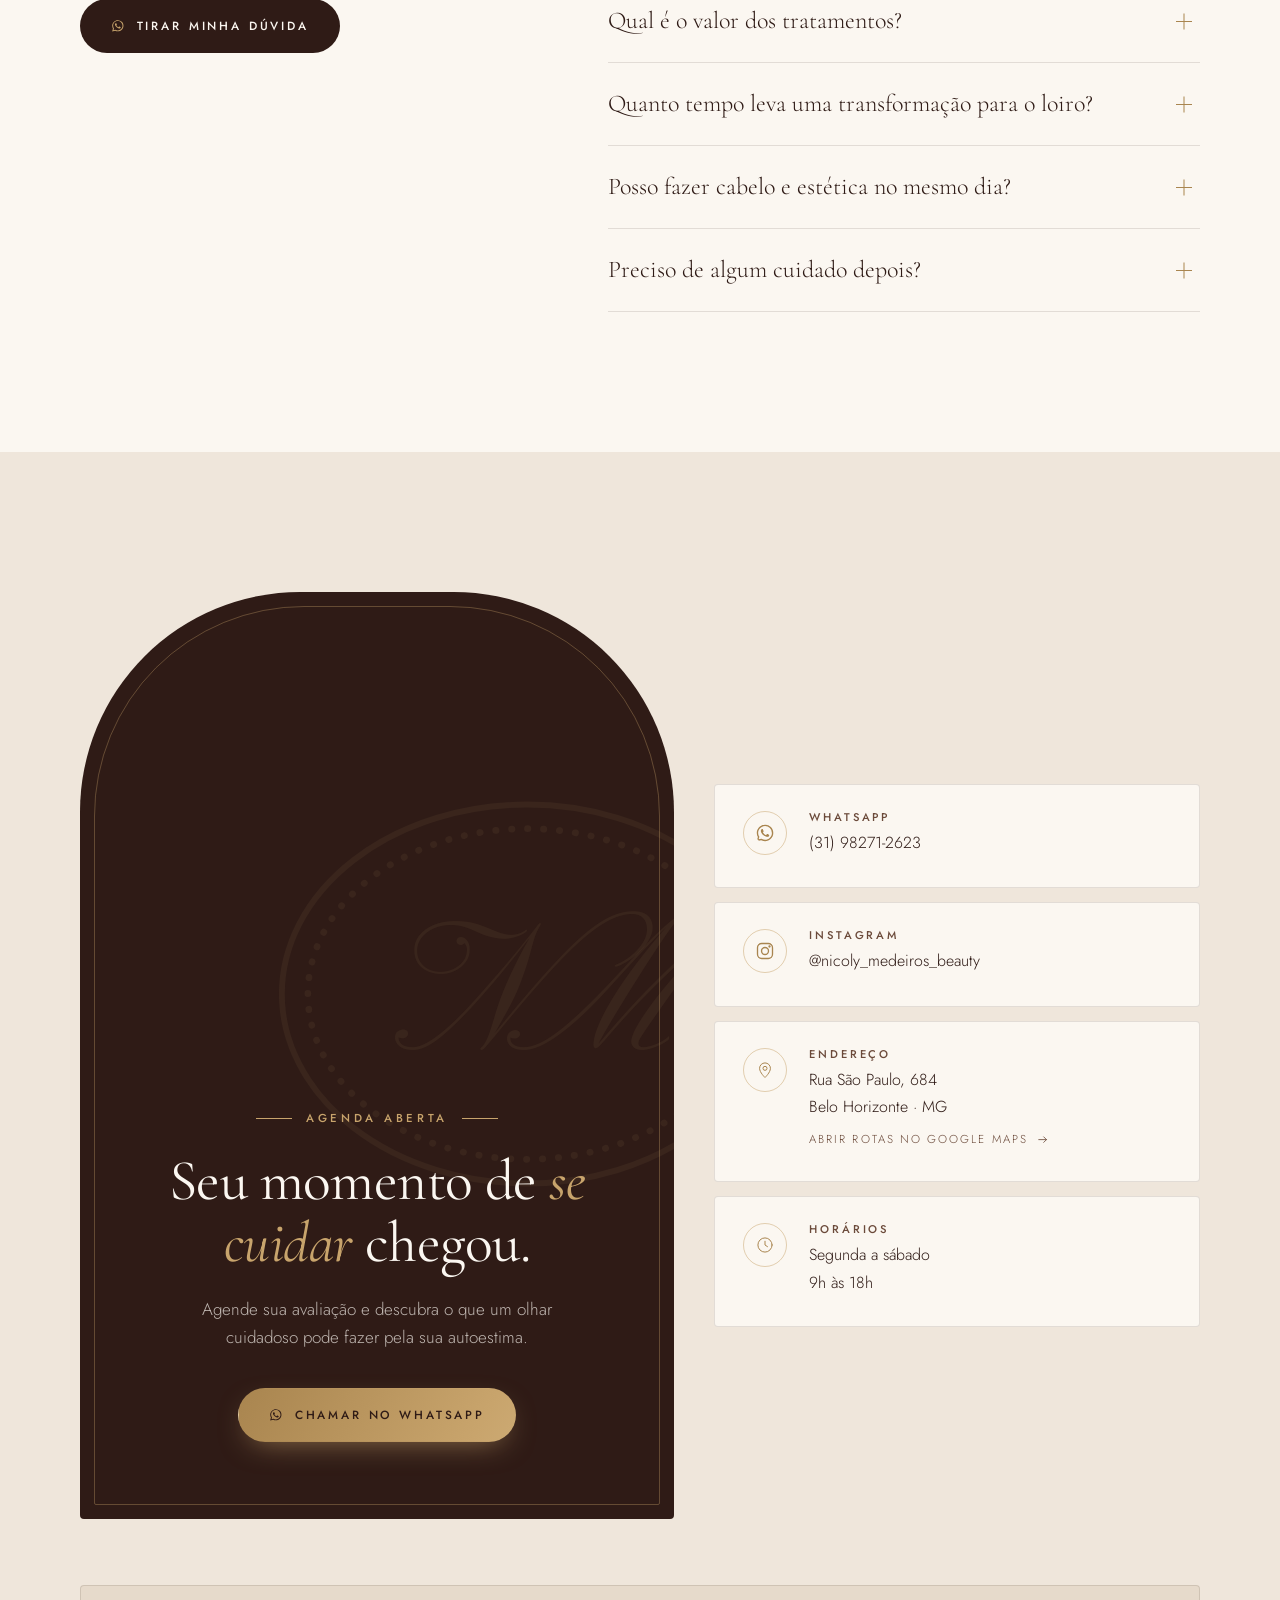
==== commit 121f24b8: "Carrossel gira sem pausar com o mouse parado; versão nos arquivos para atualizar sem cache Co-Author" ====
--- a/index.html
+++ b/index.html
@@ -21,7 +21,7 @@
   <link rel="preconnect" href="https://fonts.googleapis.com">
   <link rel="preconnect" href="https://fonts.gstatic.com" crossorigin>
   <link href="https://fonts.googleapis.com/css2?family=Cormorant+Garamond:ital,wght@0,400;0,500;0,600;1,400;1,500&family=Jost:wght@300;400;500&family=Pinyon+Script&display=swap" rel="stylesheet">
-  <link rel="stylesheet" href="assets/css/style.css">
+  <link rel="stylesheet" href="assets/css/style.css?v=202611231837">
   <script type="application/ld+json">
 {
   "@context": "https://schema.org",
@@ -827,7 +827,7 @@
   <svg class="ico"><use href="#i-wa"/></svg><span>Agendar</span>
 </a>
 
-<script src="assets/js/main.js" defer></script>
+<script src="assets/js/main.js?v=202611231837" defer></script>
 <dialog class="vmodal" id="vmodal" aria-label="Vídeo do procedimento">
   <button type="button" class="vmodal__close" data-vclose aria-label="Fechar vídeo">&times;</button>
   <video class="vmodal__video" controls playsinline></video>
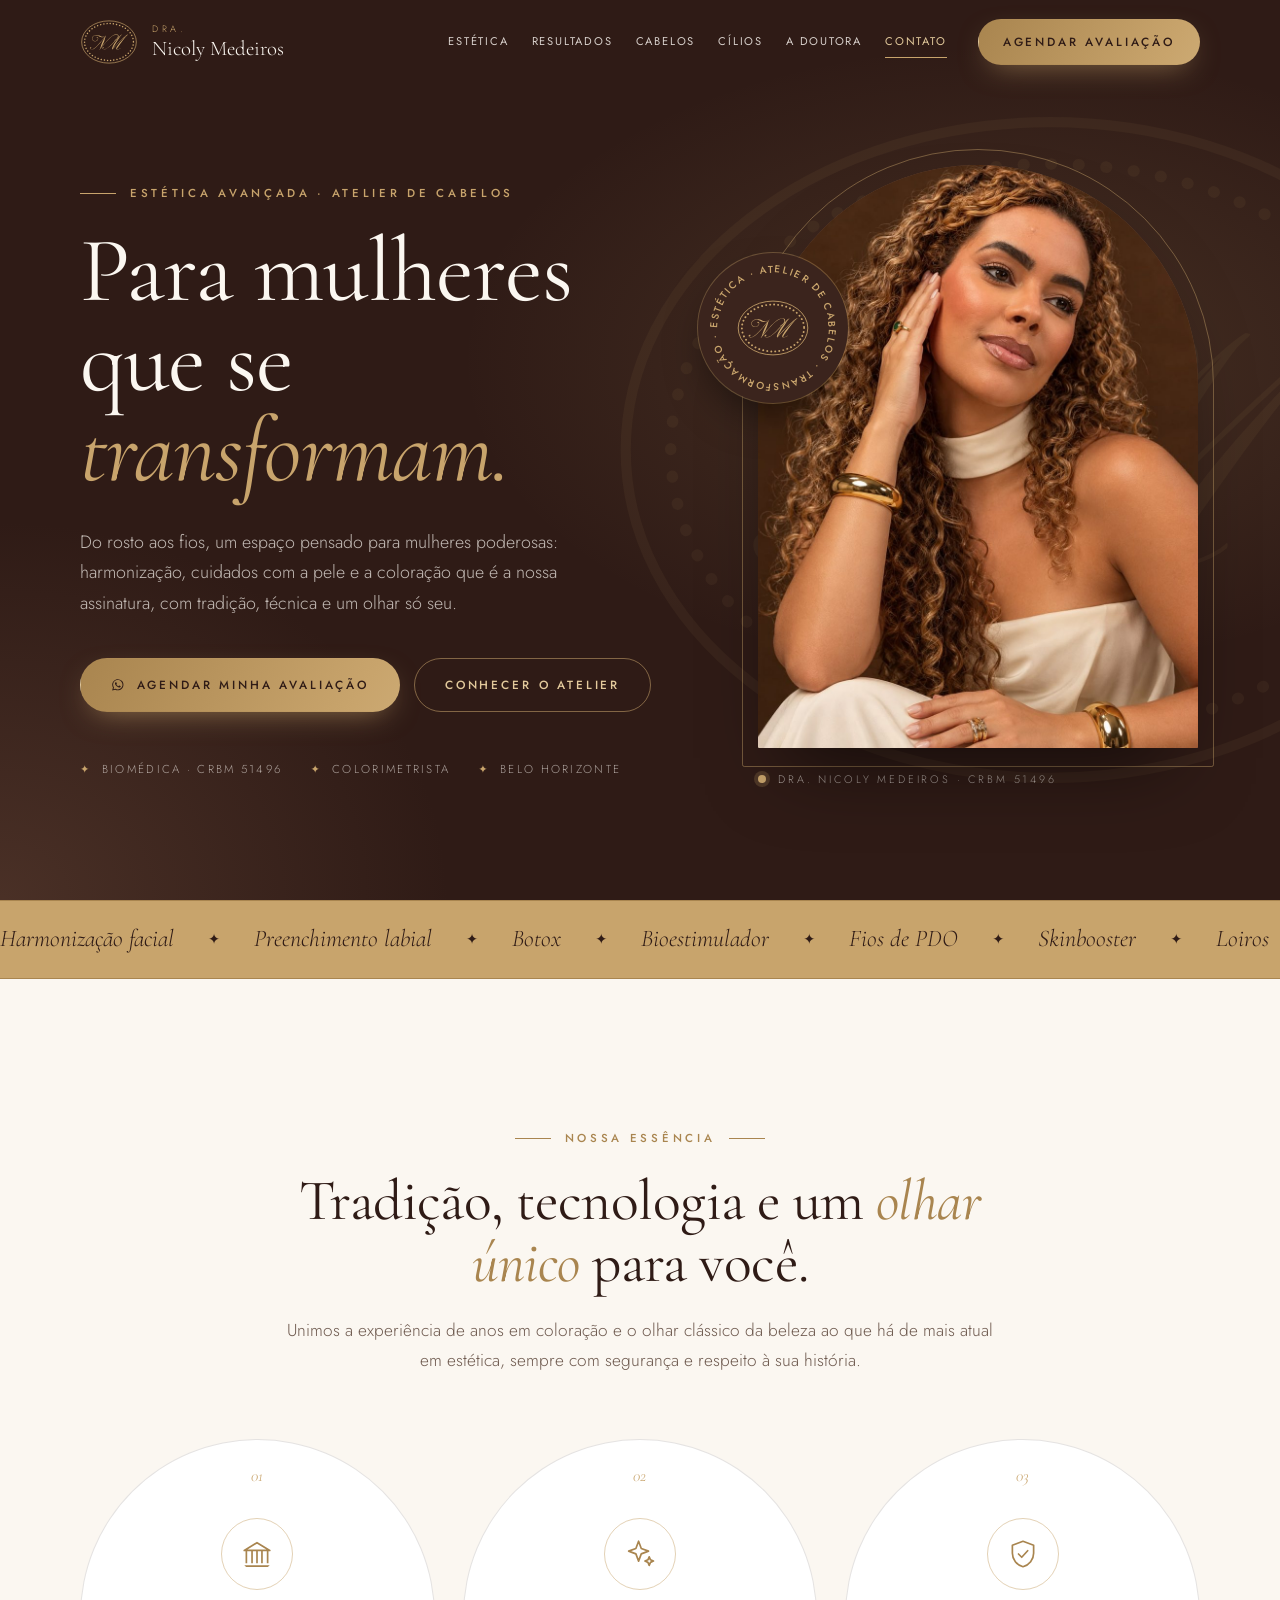
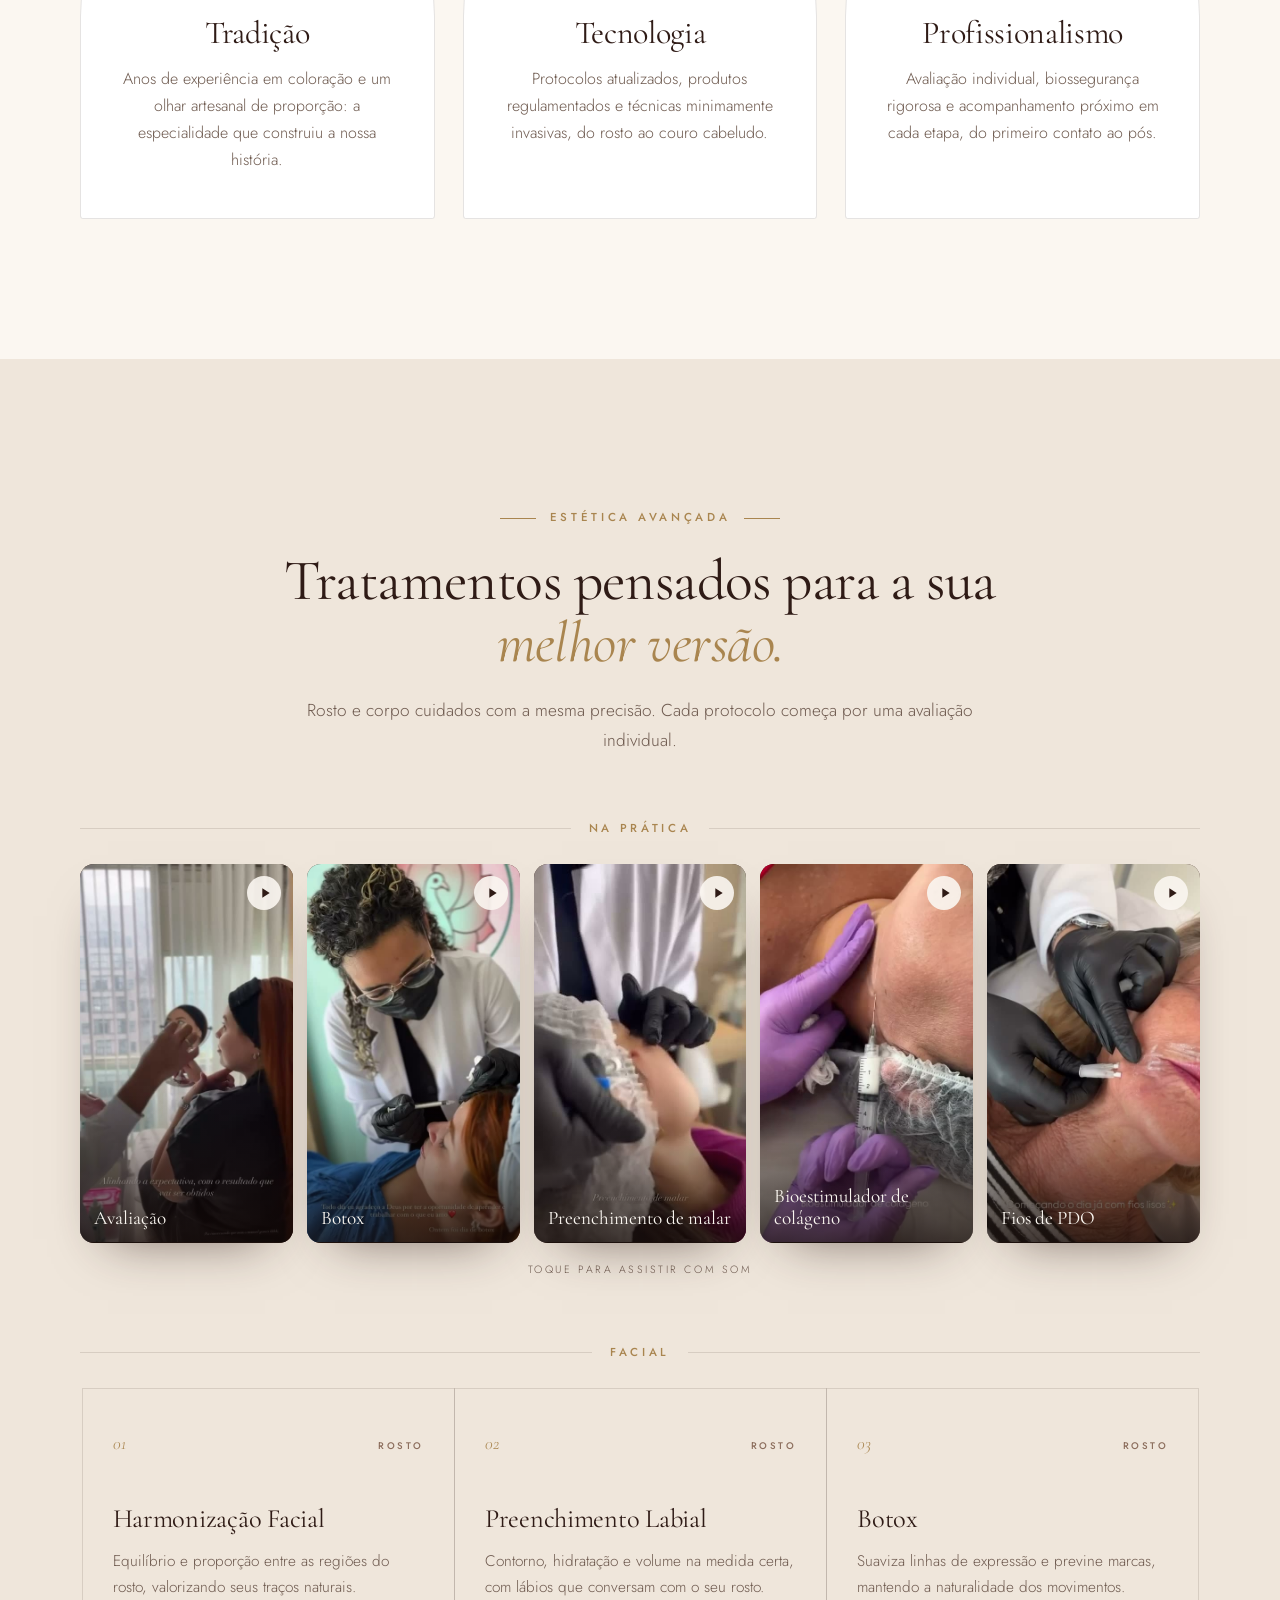
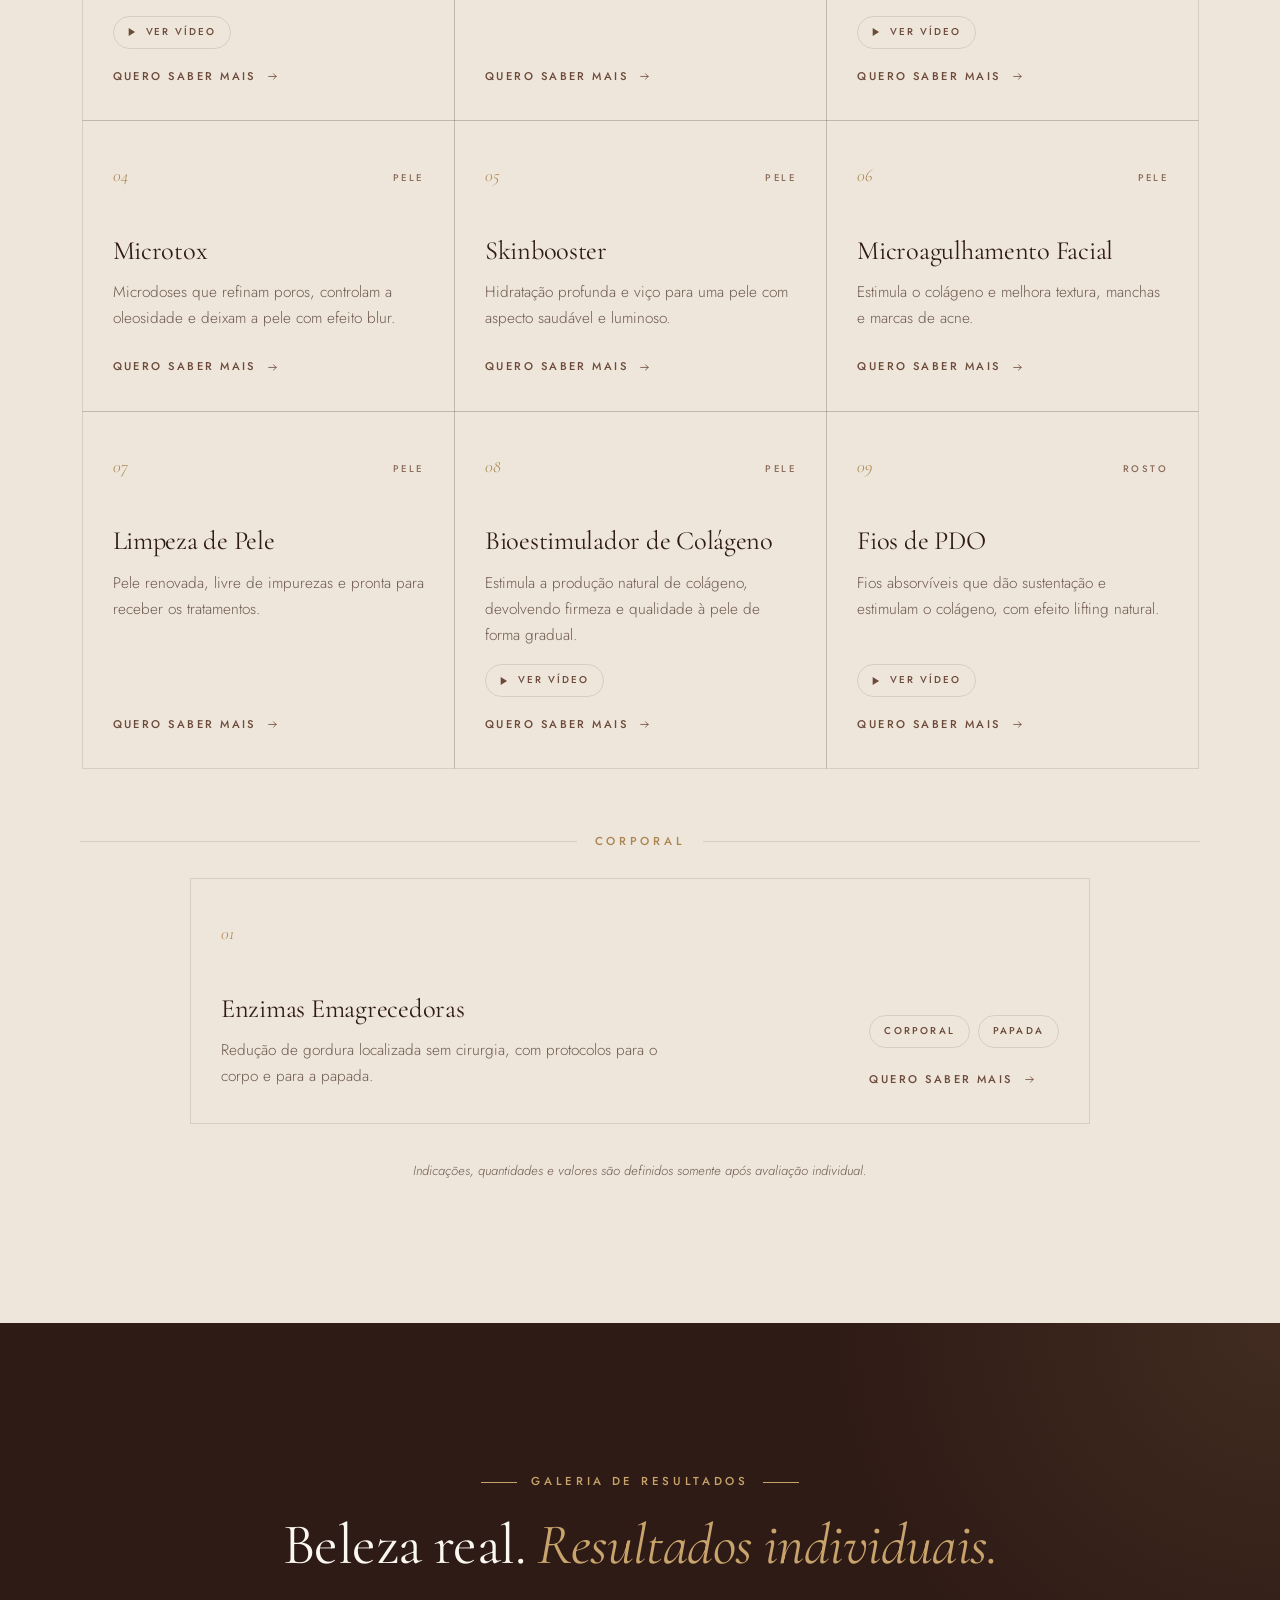
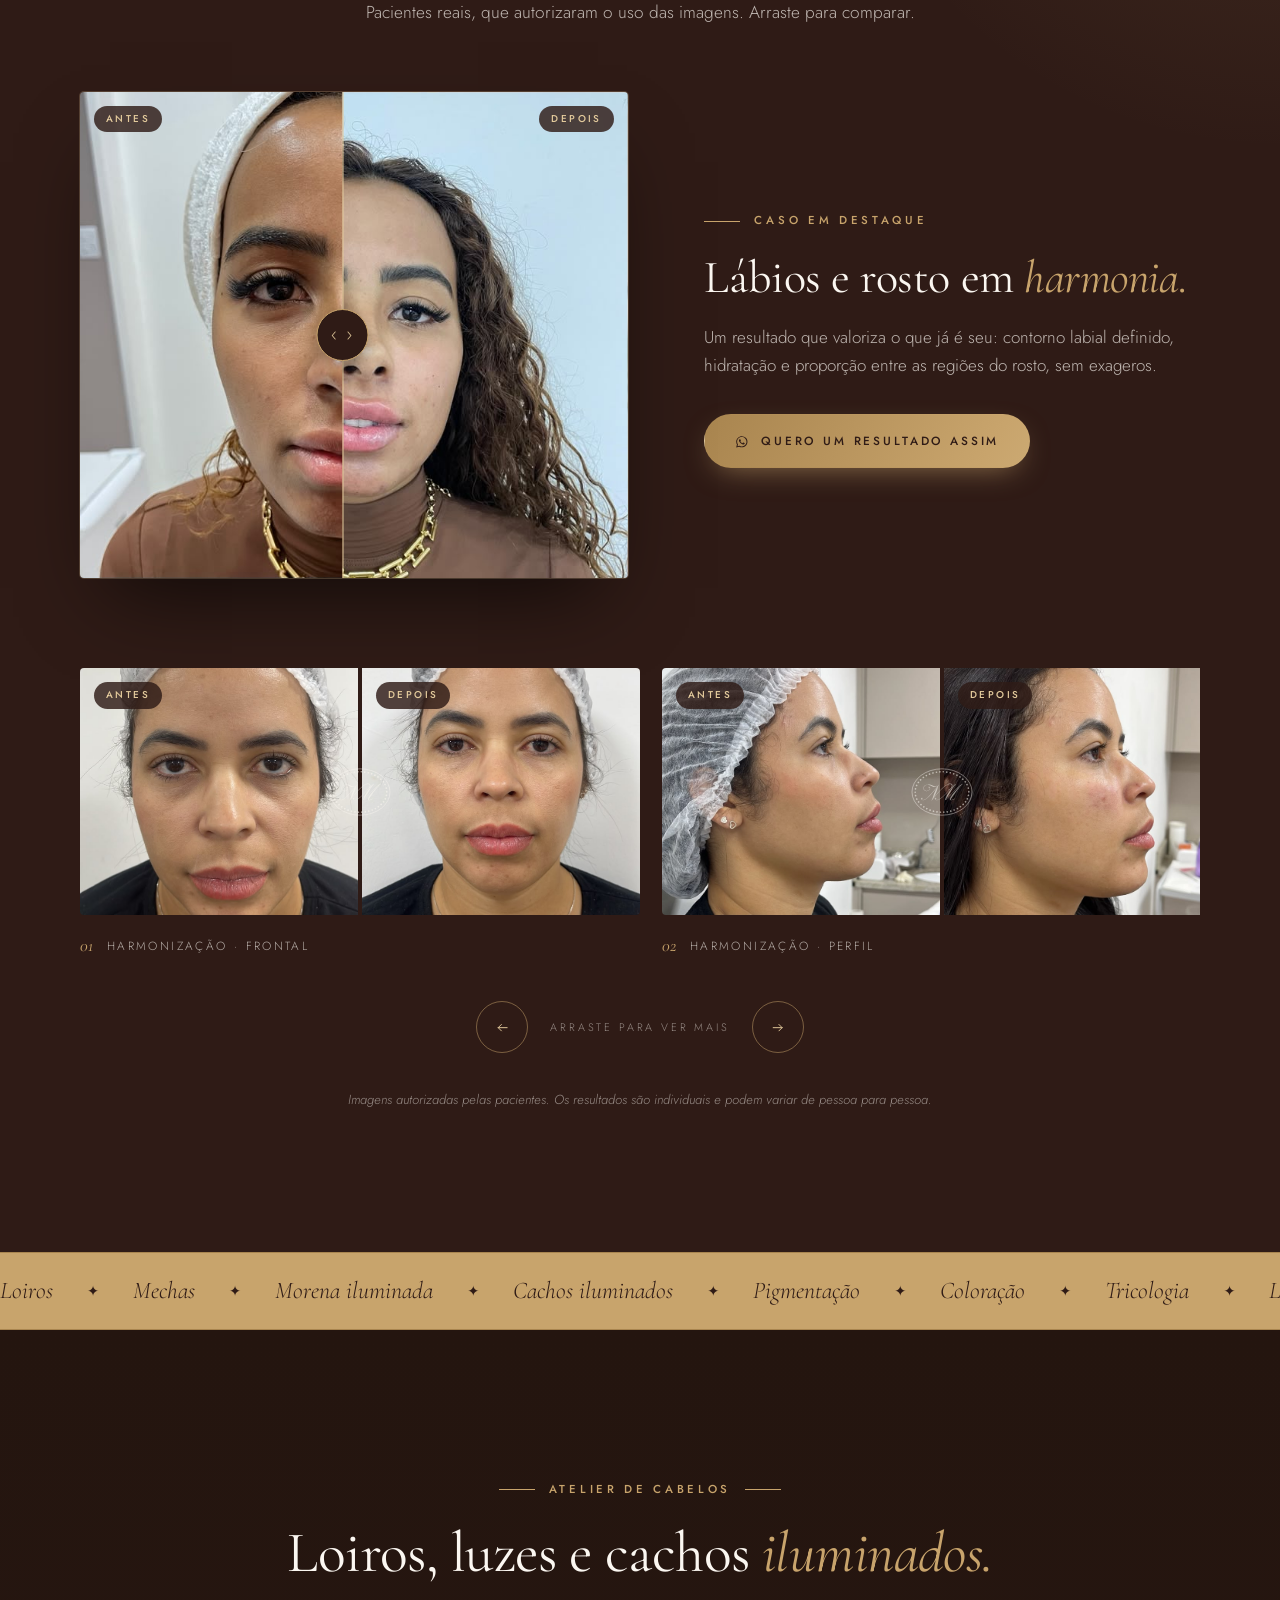
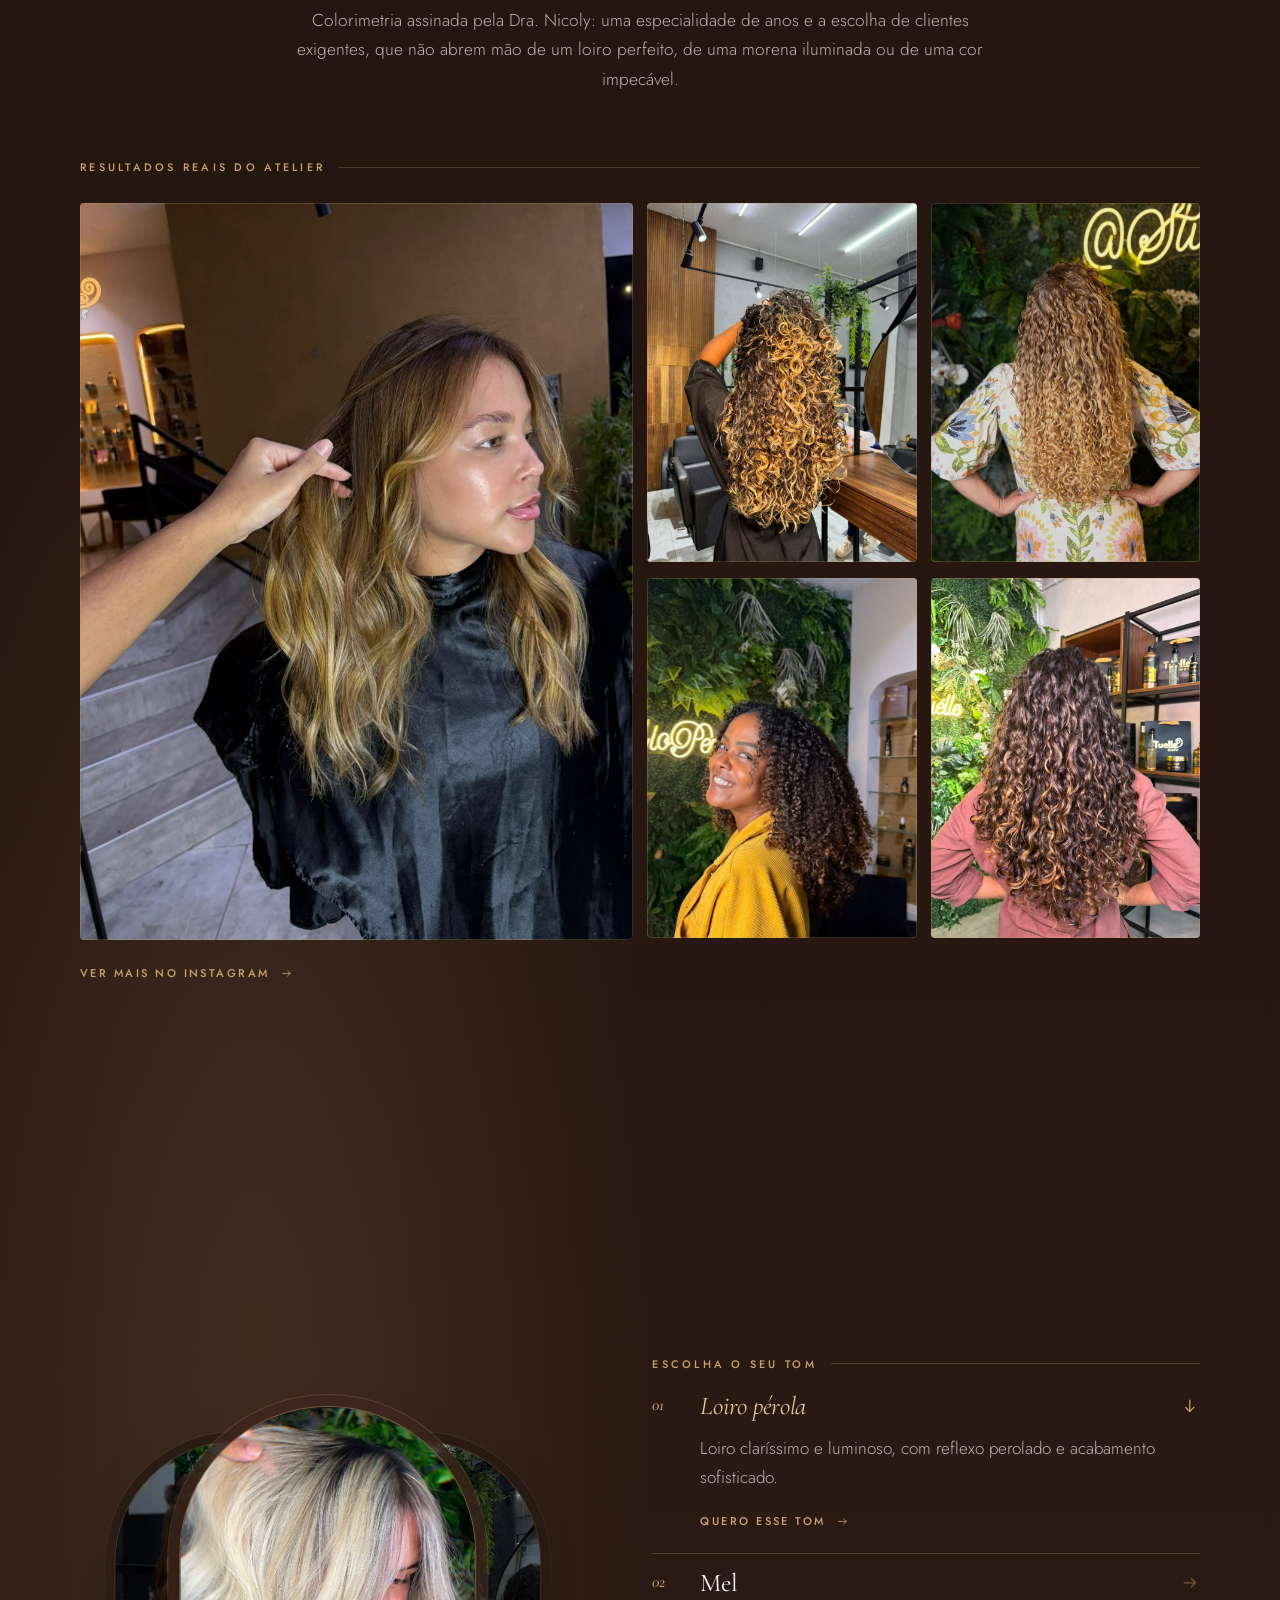
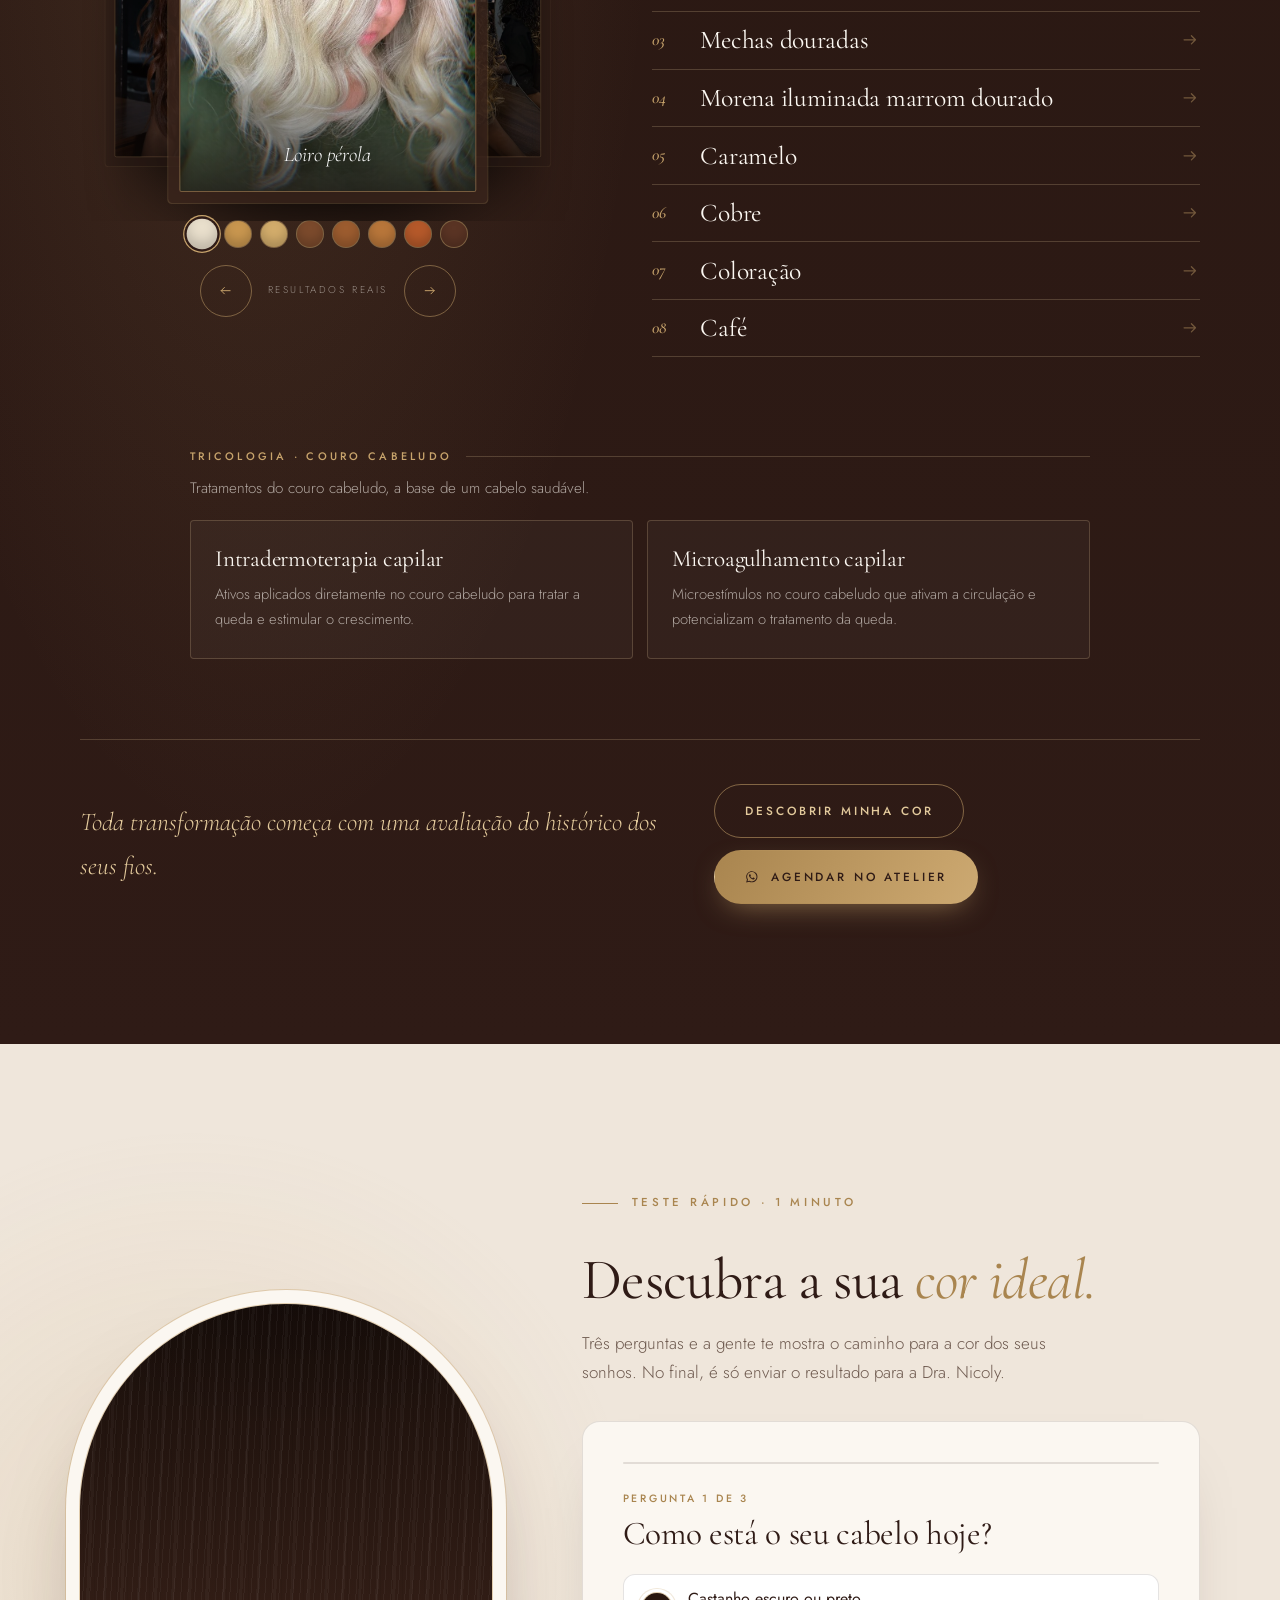
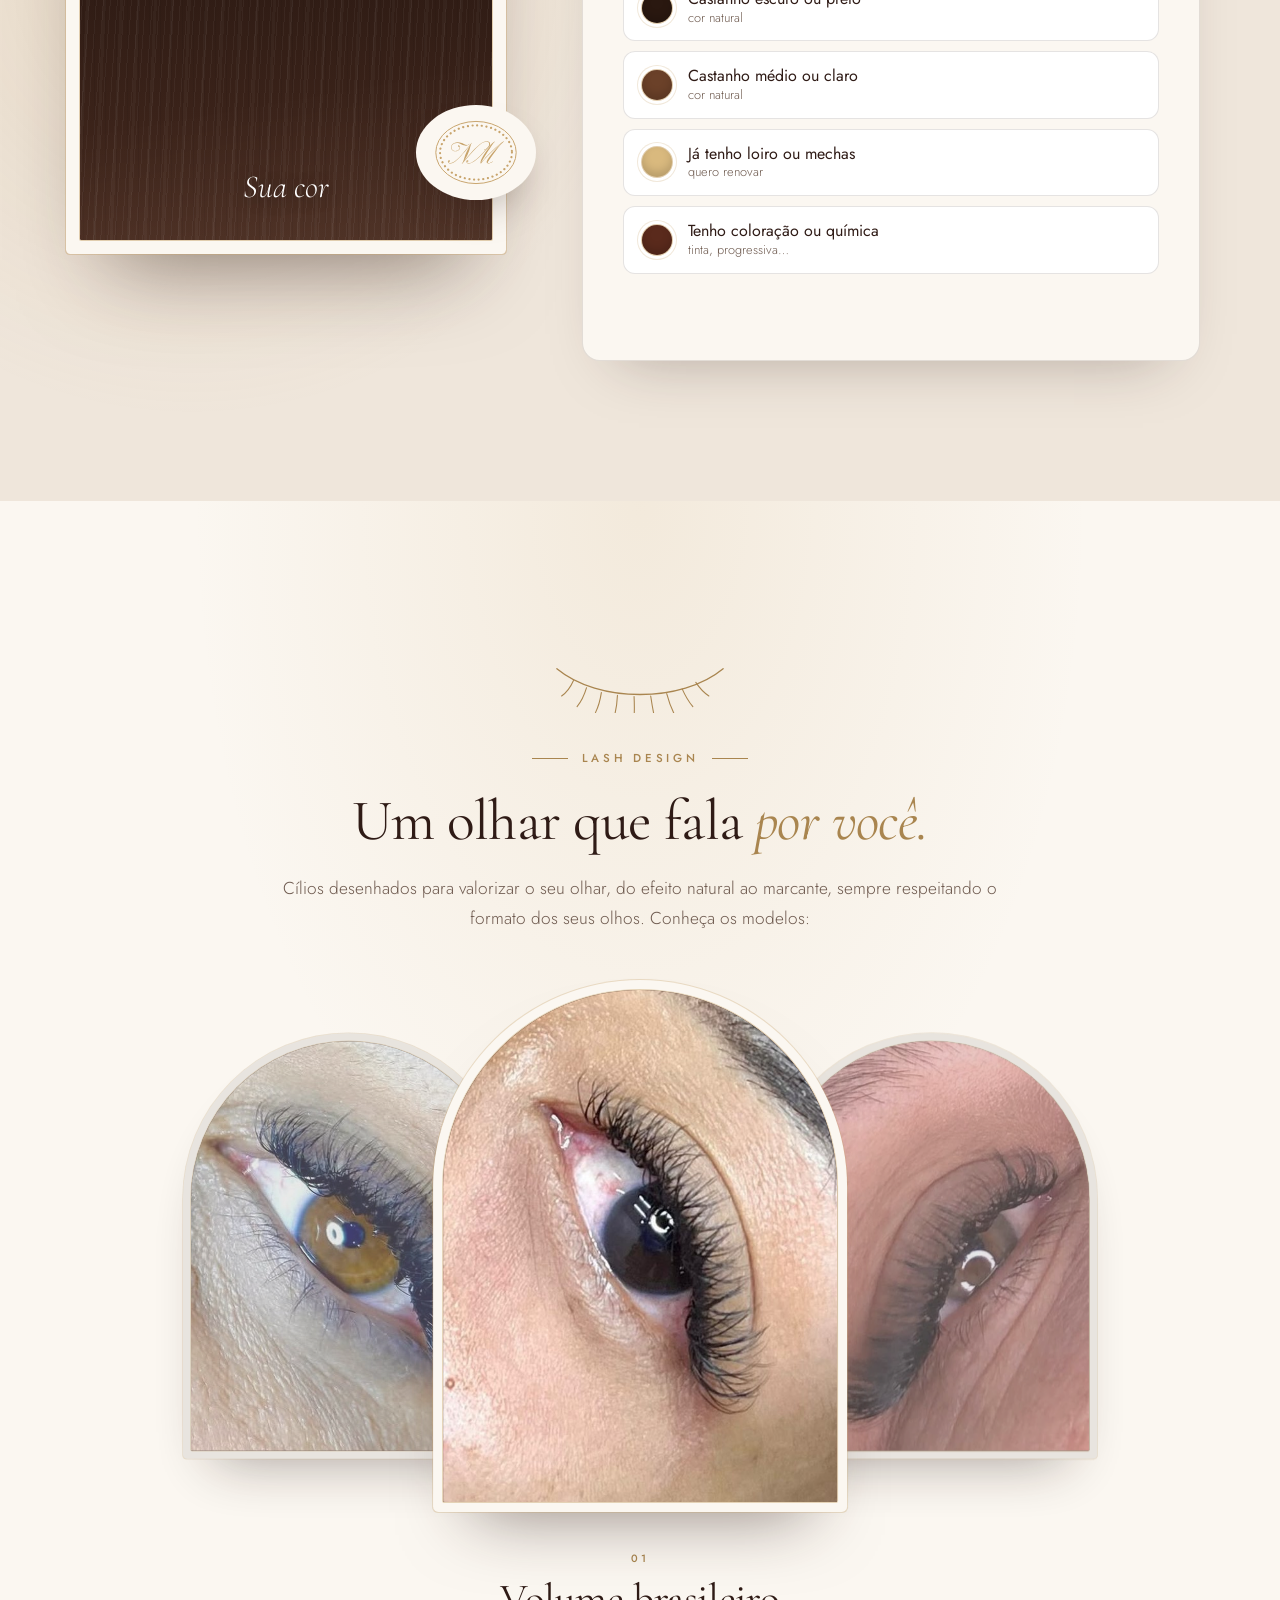
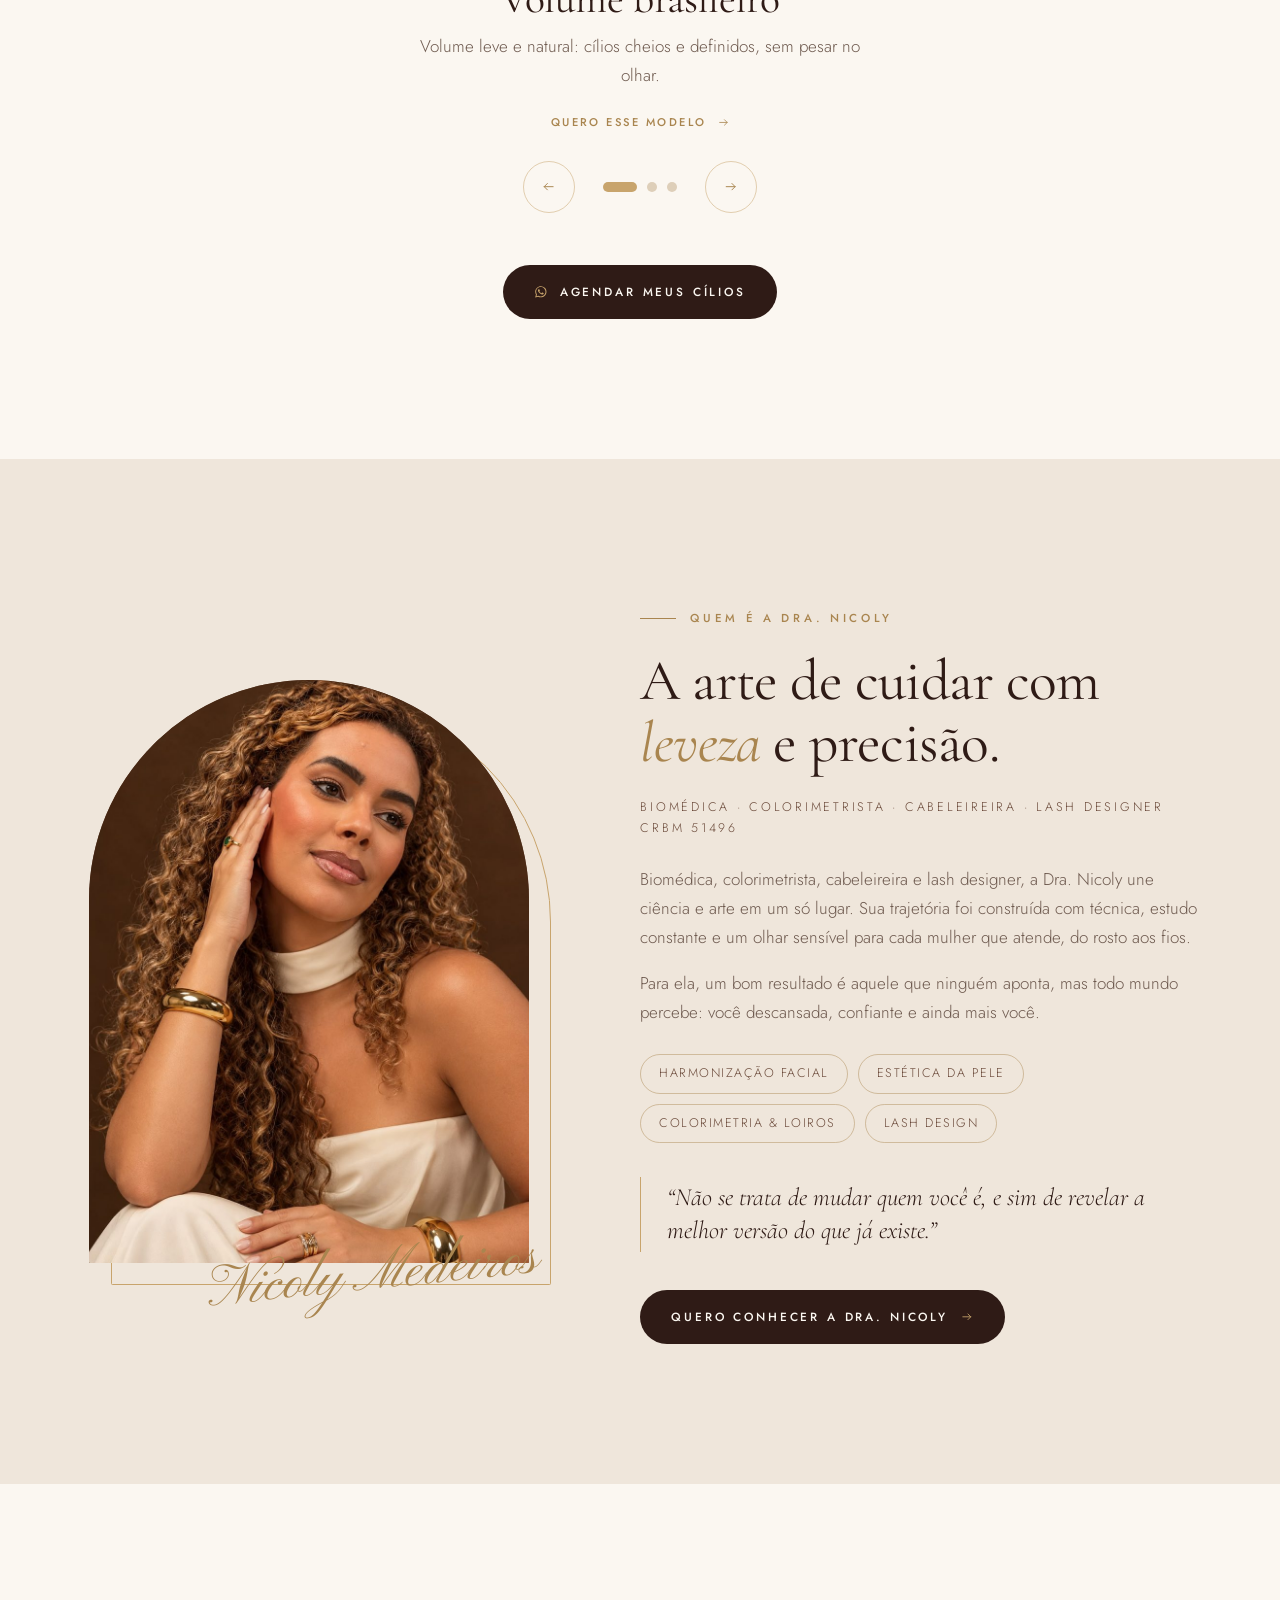
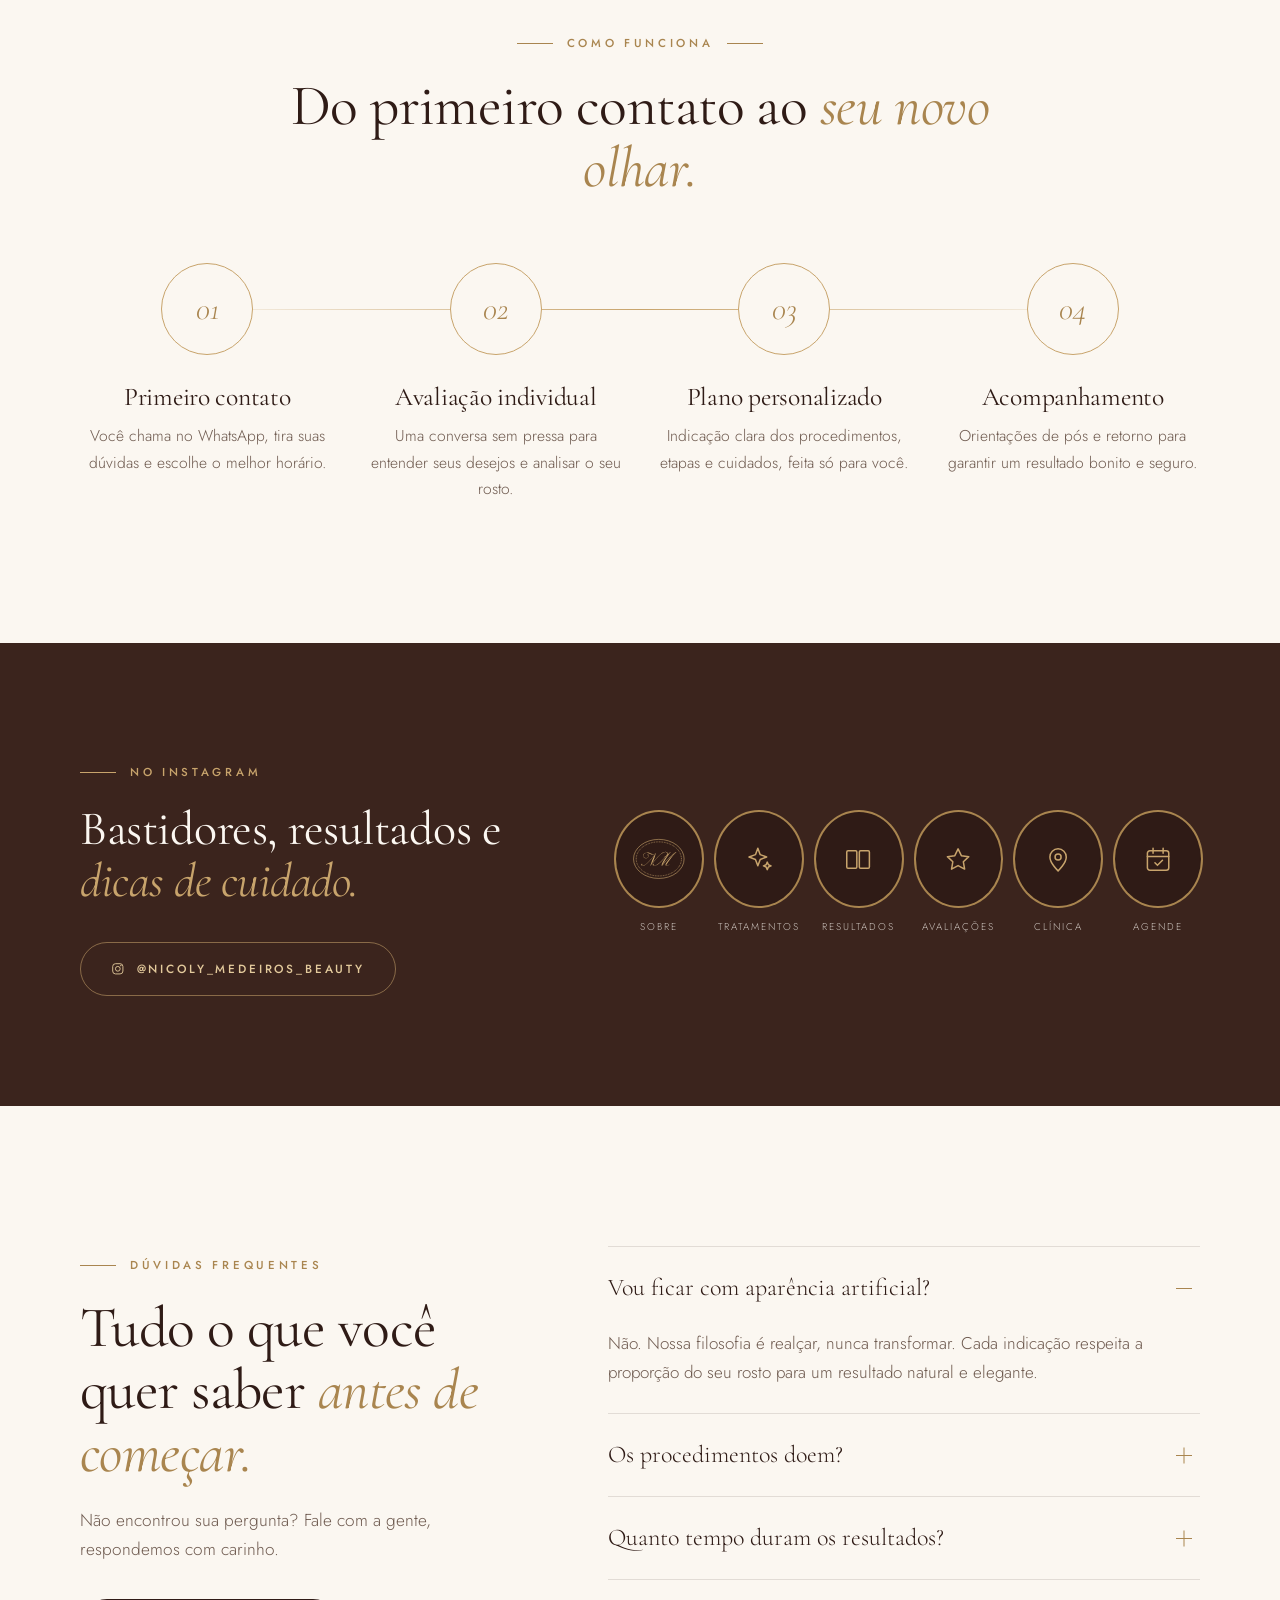
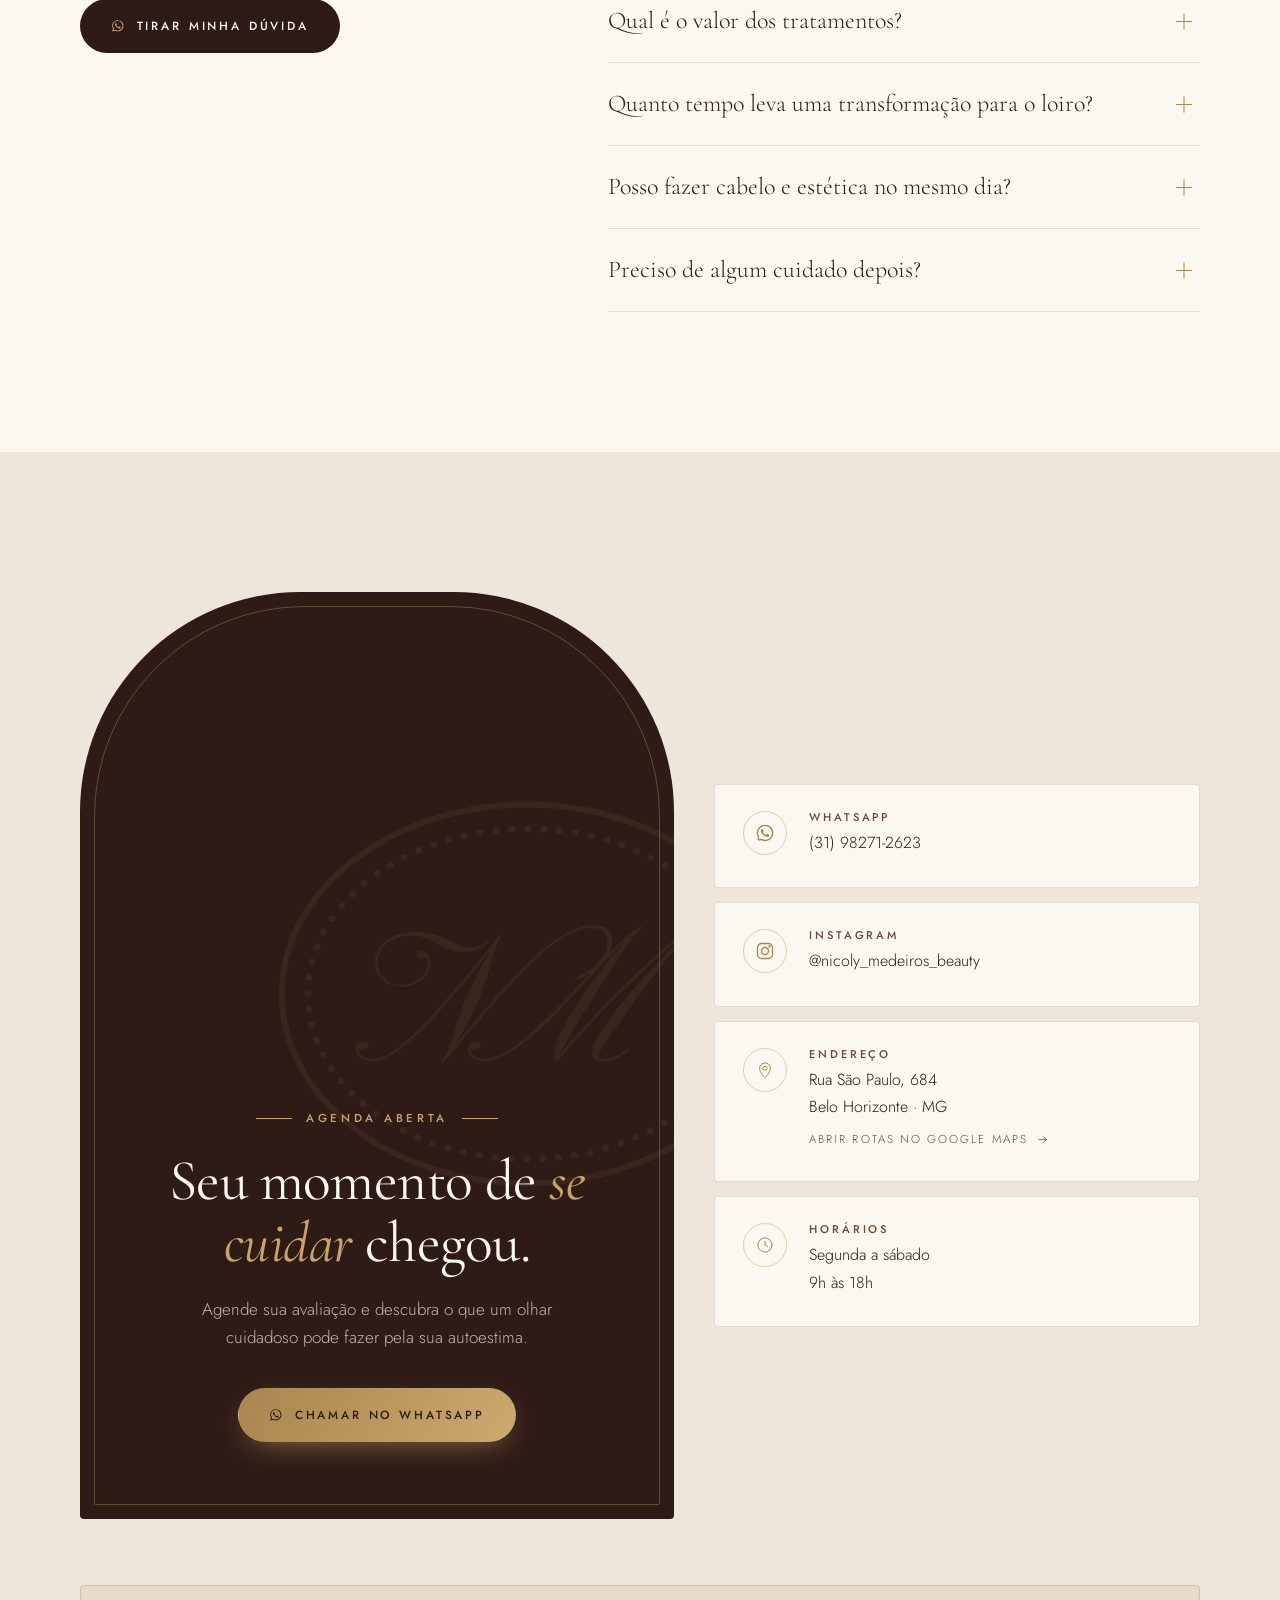
==== commit 5cd3bc96: "Monograma padrão: NM centralizado no oval com pontilhado interno em todo o site, favicon e prévia de" ====
--- a/index.html
+++ b/index.html
@@ -21,7 +21,7 @@
   <link rel="preconnect" href="https://fonts.googleapis.com">
   <link rel="preconnect" href="https://fonts.gstatic.com" crossorigin>
   <link href="https://fonts.googleapis.com/css2?family=Cormorant+Garamond:ital,wght@0,400;0,500;0,600;1,400;1,500&family=Jost:wght@300;400;500&family=Pinyon+Script&display=swap" rel="stylesheet">
-  <link rel="stylesheet" href="assets/css/style.css?v=202611231837">
+  <link rel="stylesheet" href="assets/css/style.css?v=202611231842">
   <script type="application/ld+json">
 {
   "@context": "https://schema.org",
@@ -65,8 +65,8 @@
 <svg width="0" height="0" style="position:absolute" aria-hidden="true">
   <symbol id="mono" viewBox="0 0 140 110">
     <ellipse cx="70" cy="55" rx="66" ry="51" fill="none" stroke="currentColor" stroke-width="1.6"/>
-    <ellipse cx="70" cy="55" rx="59" ry="44.5" fill="none" stroke="currentColor" stroke-width="1.8" stroke-linecap="round" stroke-dasharray="0.1 4.2"/>
-    <text x="70" y="70" text-anchor="middle" font-family="'Pinyon Script', cursive" font-size="50" fill="currentColor" letter-spacing="-6">NM</text>
+    <ellipse cx="70" cy="55" rx="59" ry="44.5" fill="none" stroke="currentColor" stroke-linecap="round" style="stroke-width:var(--mono-dot, 1.8);stroke-dasharray:0.1 var(--mono-gap, 4.2)"/>
+    <path fill="currentColor" d="M47.12 73.49Q46.78 73.49 46.78 73.15Q46.78 72.96 46.97 72.83Q47.07 72.74 47.21 72.63Q47.34 72.52 47.44 72.4Q48.05 71.64 48.54 70.58Q49.03 69.51 49.57 67.83Q50.12 66.15 50.88 63.56Q52.17 59.24 54.6 53.91Q57.03 48.59 59.99 43.51Q58.13 45.83 56.57 47.77Q55.01 49.71 53.44 51.59Q51.88 53.47 50.06 55.56Q48.24 57.65 45.85 60.29Q40.14 66.51 35.96 69.79Q31.79 73.08 28.74 73.08Q26.25 73.08 25.04 72.1Q23.83 71.13 23.83 69.78Q23.83 68.68 24.59 68.21Q25.34 67.73 26.1 67.73Q26.52 67.73 26.93 68Q27.35 68.27 27.35 68.85Q27.35 69.32 26.93 69.7Q26.52 70.08 25.98 70.08Q25.66 70.08 25.36 70.03Q25.05 69.98 24.81 69.83V69.98Q24.81 71.03 25.75 71.72Q26.69 72.42 28.69 72.42Q30.2 72.42 32.53 71.16Q34.87 69.9 38.21 66.95Q41.55 64 46.07 58.92Q53.74 50.28 57.78 45.25Q61.82 40.22 62.21 39.63Q62.65 39.09 62.82 39.09Q63.04 39.09 63.04 39.31Q63.04 39.46 62.94 39.63L62.6 40.27Q61.99 41.29 61.65 42.23Q61.31 43.17 61.01 44.2Q60.65 45.47 60.29 46.82Q59.94 48.18 59.4 49.92Q58.86 51.67 57.96 54.13Q56.98 56.82 55.98 58.92Q54.98 61.02 53.73 63.26Q52.47 65.51 50.66 68.68Q51.81 67.29 53.74 64.99Q55.67 62.68 58.05 59.91Q60.43 57.14 62.99 54.29Q65.55 51.45 67.97 48.96Q72.29 44.47 75.76 41.74Q79.23 39.02 82.17 37.78Q85.11 36.53 87.87 36.51Q90.43 36.51 91.75 37.64Q93.07 38.78 93.09 40.85Q93.12 42.37 92.03 44.21Q90.94 46.05 89 47.79Q87.06 49.52 84.5 50.76Q83.6 51.18 83.13 51.18Q82.86 51.18 82.86 51.01Q82.86 50.81 83.28 50.62Q85.26 49.86 87.16 48.37Q89.06 46.88 90.31 45.01Q91.55 43.15 91.55 41.27Q91.55 39.34 90.52 38.28Q89.48 37.21 87.6 37.21Q84.87 37.21 81.65 38.78Q78.44 40.34 74.44 43.76Q70.44 47.18 65.33 52.77Q61.28 57.21 57.99 61.08Q54.69 64.95 52.28 67.85Q49.88 70.76 48.49 72.35Q47.85 73.1 47.56 73.3Q47.27 73.49 47.12 73.49ZM36.23 53.13Q34.35 53.13 32.69 52.4Q31.03 51.67 30.02 50.17Q29.01 48.66 29.01 46.39Q29.01 44.1 30.4 42.26Q31.79 40.41 34.27 39.34Q36.75 38.26 39.99 38.26Q41.77 38.26 43.36 38.52Q44.95 38.78 46.85 39.56Q48.1 40.07 49.2 40.6Q50.29 41.12 51.69 41.76Q52.52 42.1 53.4 42.32Q54.27 42.54 55.08 42.54Q55.98 42.54 56.95 42.17Q57.91 41.8 58.6 41.22Q59.01 40.83 59.16 40.83Q59.35 40.83 59.35 41.02Q59.35 41.22 59.01 41.58Q58.35 42.22 57.3 42.72Q56.25 43.22 55.17 43.5Q54.08 43.78 53.32 43.78Q51.81 43.78 49.83 43.23Q47.85 42.68 46.34 41.78Q44.41 40.66 43.1 40.12Q41.8 39.58 40.8 39.4Q39.8 39.22 38.77 39.22Q36.35 39.22 34.3 40.17Q32.25 41.12 31.02 42.78Q29.79 44.44 29.79 46.54Q29.79 49.13 31.52 50.84Q33.25 52.55 36.13 52.55Q37.82 52.55 39.43 51.83Q41.04 51.11 42.1 49.79Q43.17 48.47 43.17 46.64Q43.17 45.66 42.51 44.95Q42.34 45.15 42.1 45.31Q41.87 45.47 41.55 45.47Q41.09 45.47 40.72 45.16Q40.36 44.86 40.36 44.37Q40.36 43.95 40.66 43.61Q40.97 43.27 41.55 43.27Q42.46 43.27 43.19 44.16Q43.92 45.05 43.92 46.54Q43.92 48.52 42.8 50Q41.68 51.47 39.92 52.3Q38.16 53.13 36.23 53.13ZM90.36 73.08Q88.88 73.08 88.14 72.41Q87.41 71.74 87.41 70.76Q87.41 70.05 88.04 68.51Q88.68 66.98 90.68 63.95Q93.03 60.46 95.96 56.9Q98.88 53.35 101.95 50.01Q105.01 46.66 107.86 43.76Q110.7 40.85 112.9 38.68Q111.8 39.46 110.46 40.58Q109.11 41.71 107.16 43.48Q105.21 45.25 102.35 47.93Q99.5 50.62 95.39 54.55Q93.34 56.5 89.45 60.53Q85.55 64.56 80.31 70.69Q79.04 72.18 78.56 72.52Q78.08 72.86 77.82 72.86Q77.64 72.86 77.46 72.61Q77.28 72.37 77.28 71.83Q77.28 69.78 78.69 66.45Q80.11 63.12 82.71 58.91Q85.31 54.69 88.88 49.98Q92.44 45.27 96.71 40.44Q95.34 41.68 91.72 45.44Q88.09 49.2 81.67 56.26Q76.11 62.36 71.66 66.11Q67.22 69.86 63.8 71.59Q60.87 73.05 58.63 73.05Q56.33 73.05 55.18 72.18Q54.04 71.3 54.04 69.93Q54.04 68.81 54.79 68.26Q55.55 67.71 56.31 67.71Q56.7 67.71 57.12 67.98Q57.55 68.24 57.55 68.83Q57.55 69.29 57.14 69.67Q56.72 70.05 56.16 70.05Q55.84 70.05 55.54 70Q55.23 69.95 54.99 69.78Q54.99 69.88 54.98 69.95Q54.96 70.03 54.96 70.08Q54.96 71.13 55.89 71.76Q56.82 72.4 58.6 72.4Q60.41 72.4 62.76 71.32Q65.12 70.25 68.33 67.74Q71.54 65.24 75.89 60.99Q80.23 56.75 86.02 50.42Q90.88 45.12 93.99 42.16Q97.1 39.19 98.68 38Q100.25 36.8 100.47 36.8Q100.64 36.8 100.89 36.86Q101.13 36.92 101.13 37.04Q101.13 37.19 100.76 37.51Q100.52 37.73 100.17 38.04Q99.81 38.36 99.3 38.87Q98.67 39.56 97.36 41.4Q96.05 43.24 94.33 45.84Q92.61 48.44 90.67 51.47Q88.73 54.5 86.82 57.58Q84.92 60.65 83.25 63.41Q81.58 66.17 80.37 68.28Q79.16 70.39 78.65 71.44Q81.31 68.37 83.47 65.93Q85.63 63.48 87.62 61.35Q89.61 59.21 91.69 57.09Q93.78 54.96 96.27 52.56Q98.76 50.15 101.94 47.15Q106.16 43.22 108.98 40.94Q111.8 38.65 113.48 37.69Q115.17 36.73 115.93 36.73Q116.17 36.73 116.17 36.92Q116.17 37.09 115.54 37.53Q114.9 37.97 114.17 38.61Q111.75 40.73 108.93 44.04Q106.11 47.35 103.16 51.28Q100.2 55.21 97.32 59.26Q94.44 63.31 91.9 66.93Q90.75 68.61 90.21 69.48Q89.66 70.34 89.51 70.72Q89.36 71.1 89.36 71.39Q89.36 72.42 90.78 72.42Q91.49 72.42 92.7 72.07Q93.9 71.71 95.22 71.04Q96.54 70.37 97.52 69.42Q97.64 69.47 97.64 69.73Q97.64 70.1 97.52 70.3Q96.47 71.17 95.1 71.8Q93.73 72.42 92.46 72.75Q91.19 73.08 90.36 73.08Z"/>
   </symbol>
   <symbol id="i-wa" viewBox="0 0 24 24"><path fill="currentColor" d="M12.04 2C6.58 2 2.13 6.45 2.13 11.91c0 1.75.46 3.45 1.32 4.95L2.05 22l5.25-1.38a9.9 9.9 0 0 0 4.74 1.2h.01c5.46 0 9.91-4.45 9.91-9.91 0-2.65-1.03-5.14-2.9-7.01A9.82 9.82 0 0 0 12.04 2Zm0 18.15h-.01a8.23 8.23 0 0 1-4.2-1.15l-.3-.18-3.12.82.83-3.04-.2-.31a8.2 8.2 0 0 1-1.26-4.38c0-4.54 3.7-8.23 8.25-8.23 2.2 0 4.27.86 5.83 2.42a8.18 8.18 0 0 1 2.41 5.83c0 4.54-3.7 8.22-8.23 8.22Zm4.52-6.16c-.25-.12-1.47-.72-1.69-.81-.23-.08-.39-.12-.56.13-.17.24-.64.8-.78.97-.14.17-.29.18-.54.06-.25-.12-1.05-.39-1.99-1.23-.74-.66-1.23-1.47-1.38-1.72-.14-.25-.01-.38.11-.5.11-.11.25-.29.37-.43.13-.15.17-.25.25-.42.08-.17.04-.31-.02-.43-.06-.12-.56-1.34-.76-1.84-.2-.48-.41-.42-.56-.43h-.48c-.17 0-.43.06-.66.31-.22.25-.86.85-.86 2.07 0 1.22.89 2.4 1.01 2.56.12.17 1.75 2.67 4.23 3.74.59.26 1.05.41 1.41.52.59.19 1.13.16 1.56.1.48-.07 1.47-.6 1.67-1.18.21-.58.21-1.07.14-1.18-.06-.1-.22-.16-.47-.28Z"/></symbol>
   <symbol id="i-ig" viewBox="0 0 24 24"><g fill="none" stroke="currentColor" stroke-width="1.6"><rect x="3" y="3" width="18" height="18" rx="5"/><circle cx="12" cy="12" r="4.2"/><circle cx="17.4" cy="6.6" r=".6" fill="currentColor"/></g></symbol>
@@ -827,7 +827,7 @@
   <svg class="ico"><use href="#i-wa"/></svg><span>Agendar</span>
 </a>
 
-<script src="assets/js/main.js?v=202611231837" defer></script>
+<script src="assets/js/main.js?v=202611231842" defer></script>
 <dialog class="vmodal" id="vmodal" aria-label="Vídeo do procedimento">
   <button type="button" class="vmodal__close" data-vclose aria-label="Fechar vídeo">&times;</button>
   <video class="vmodal__video" controls playsinline></video>
--- a/assets/css/style.css
+++ b/assets/css/style.css
@@ -1096,6 +1096,9 @@
   .vmodal__close { right: 0; top: -52px; }
 }
 
+/* ---------- Monograma: pontilhado visível também nos tamanhos pequenos ---------- */
+.brand__mono, .seal__mono, .case__seal, .footer__mono, .quiz__mono { --mono-dot: 3.6; --mono-gap: 7.6; }
+
 /* ---------- Hero com vídeo (ativa sozinho quando assets/video/hero.mp4 existe) ---------- */
 .hero__video { position: absolute; inset: 0; opacity: 0; transition: opacity 1.4s var(--ease); pointer-events: none; }
 .hero__video video { width: 100%; height: 100%; object-fit: cover; object-position: 70% 50%; display: block; }
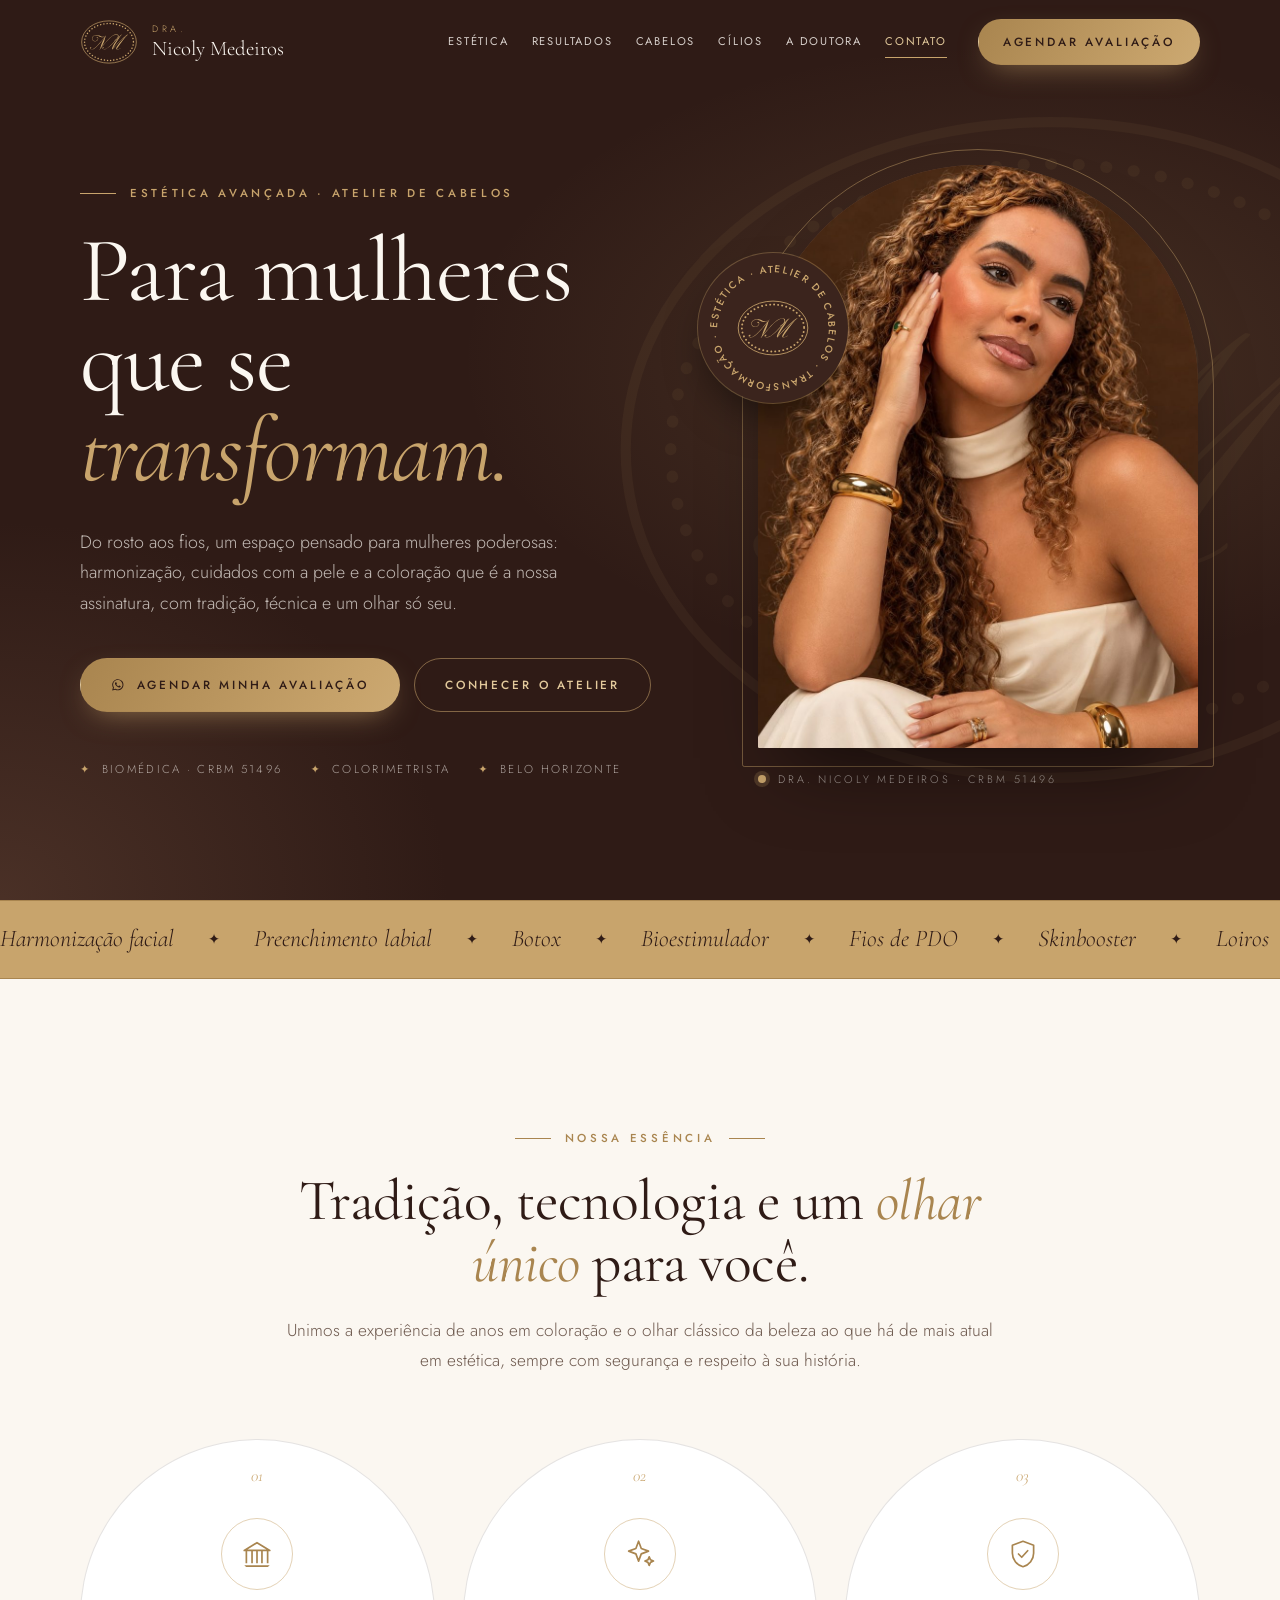
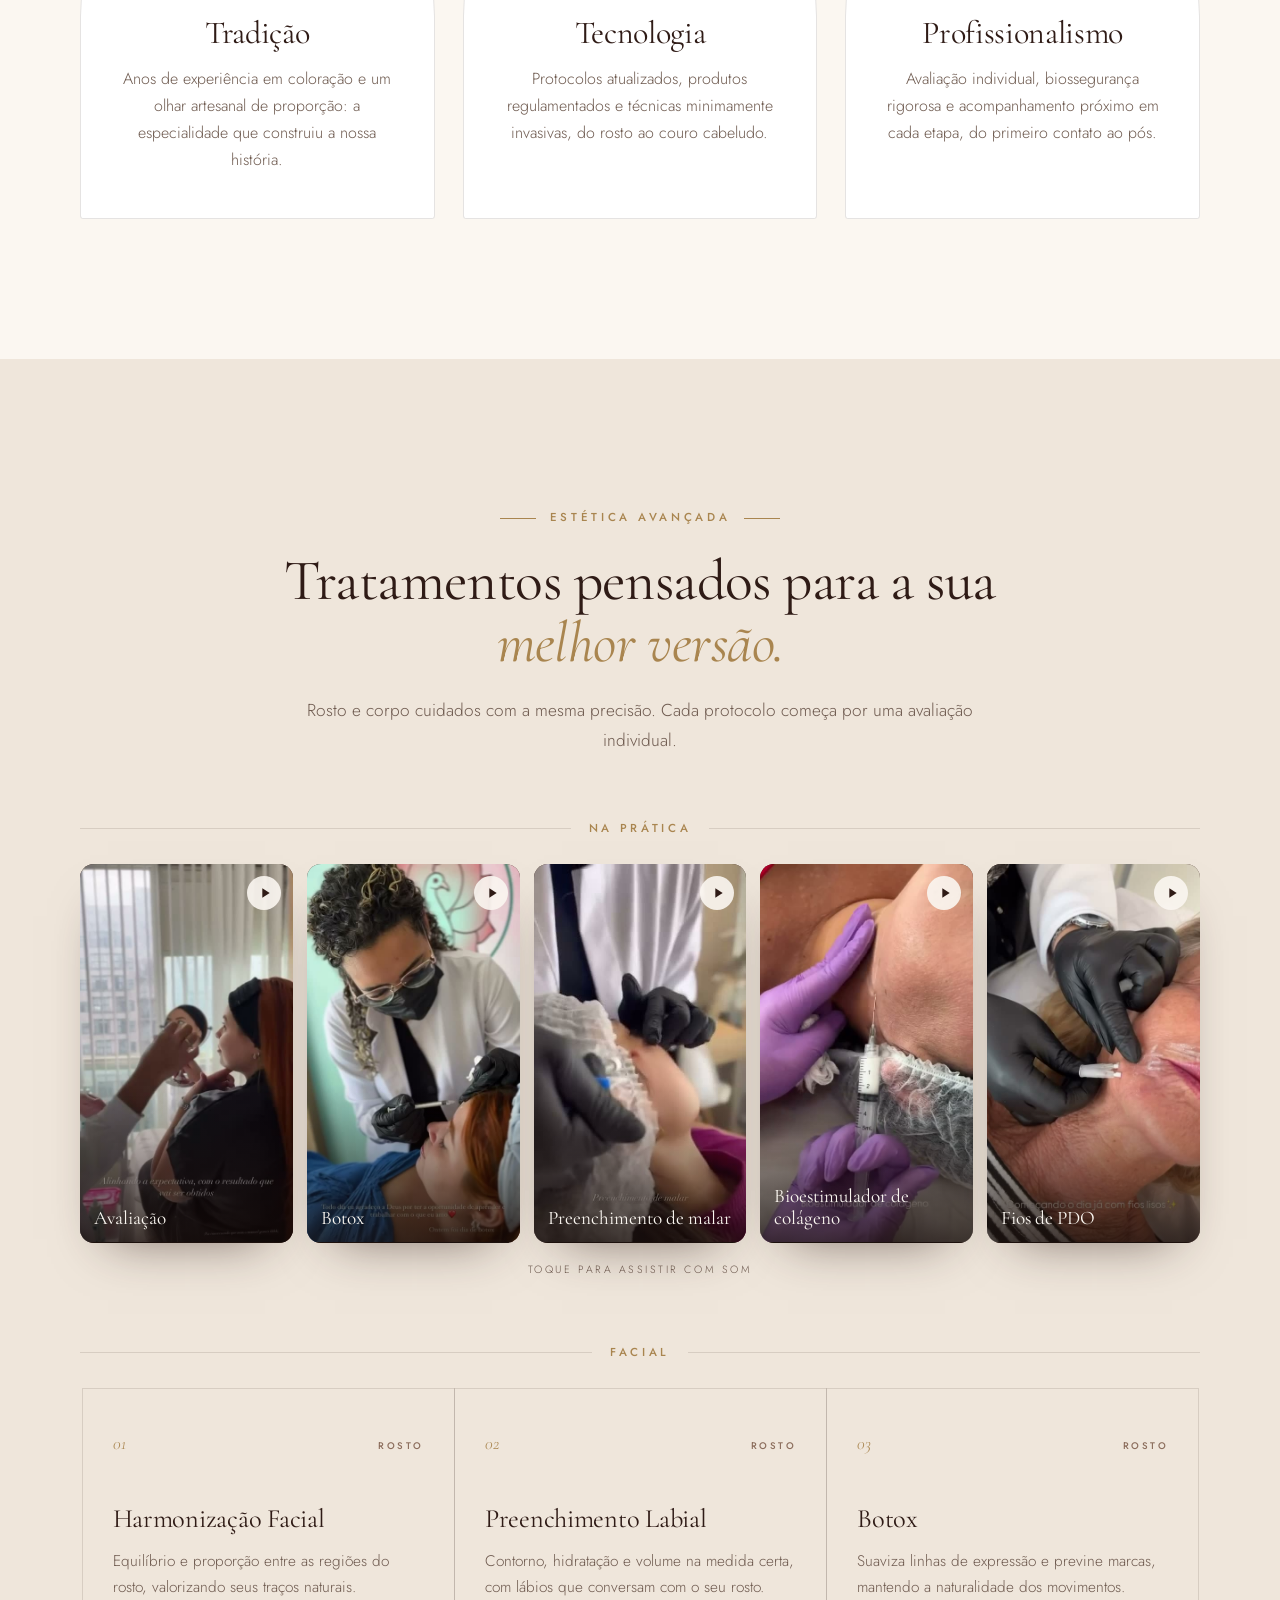
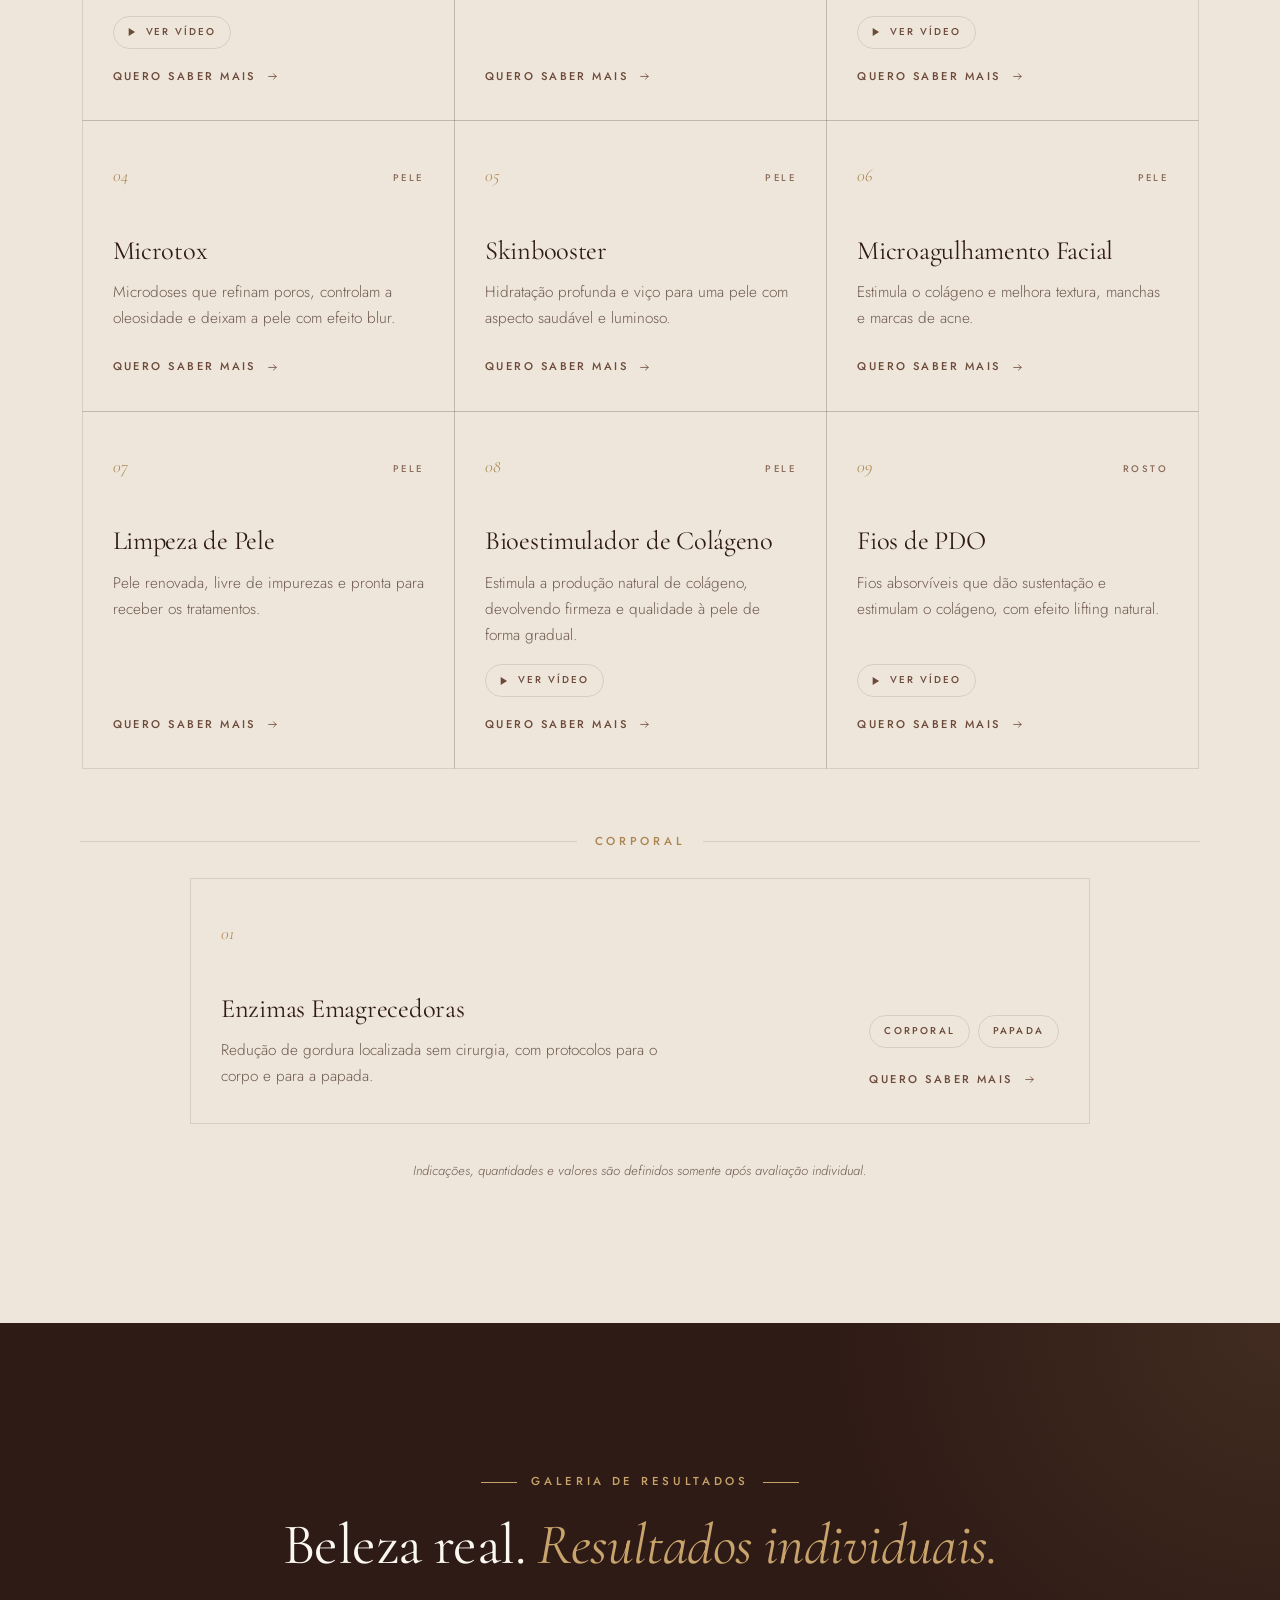
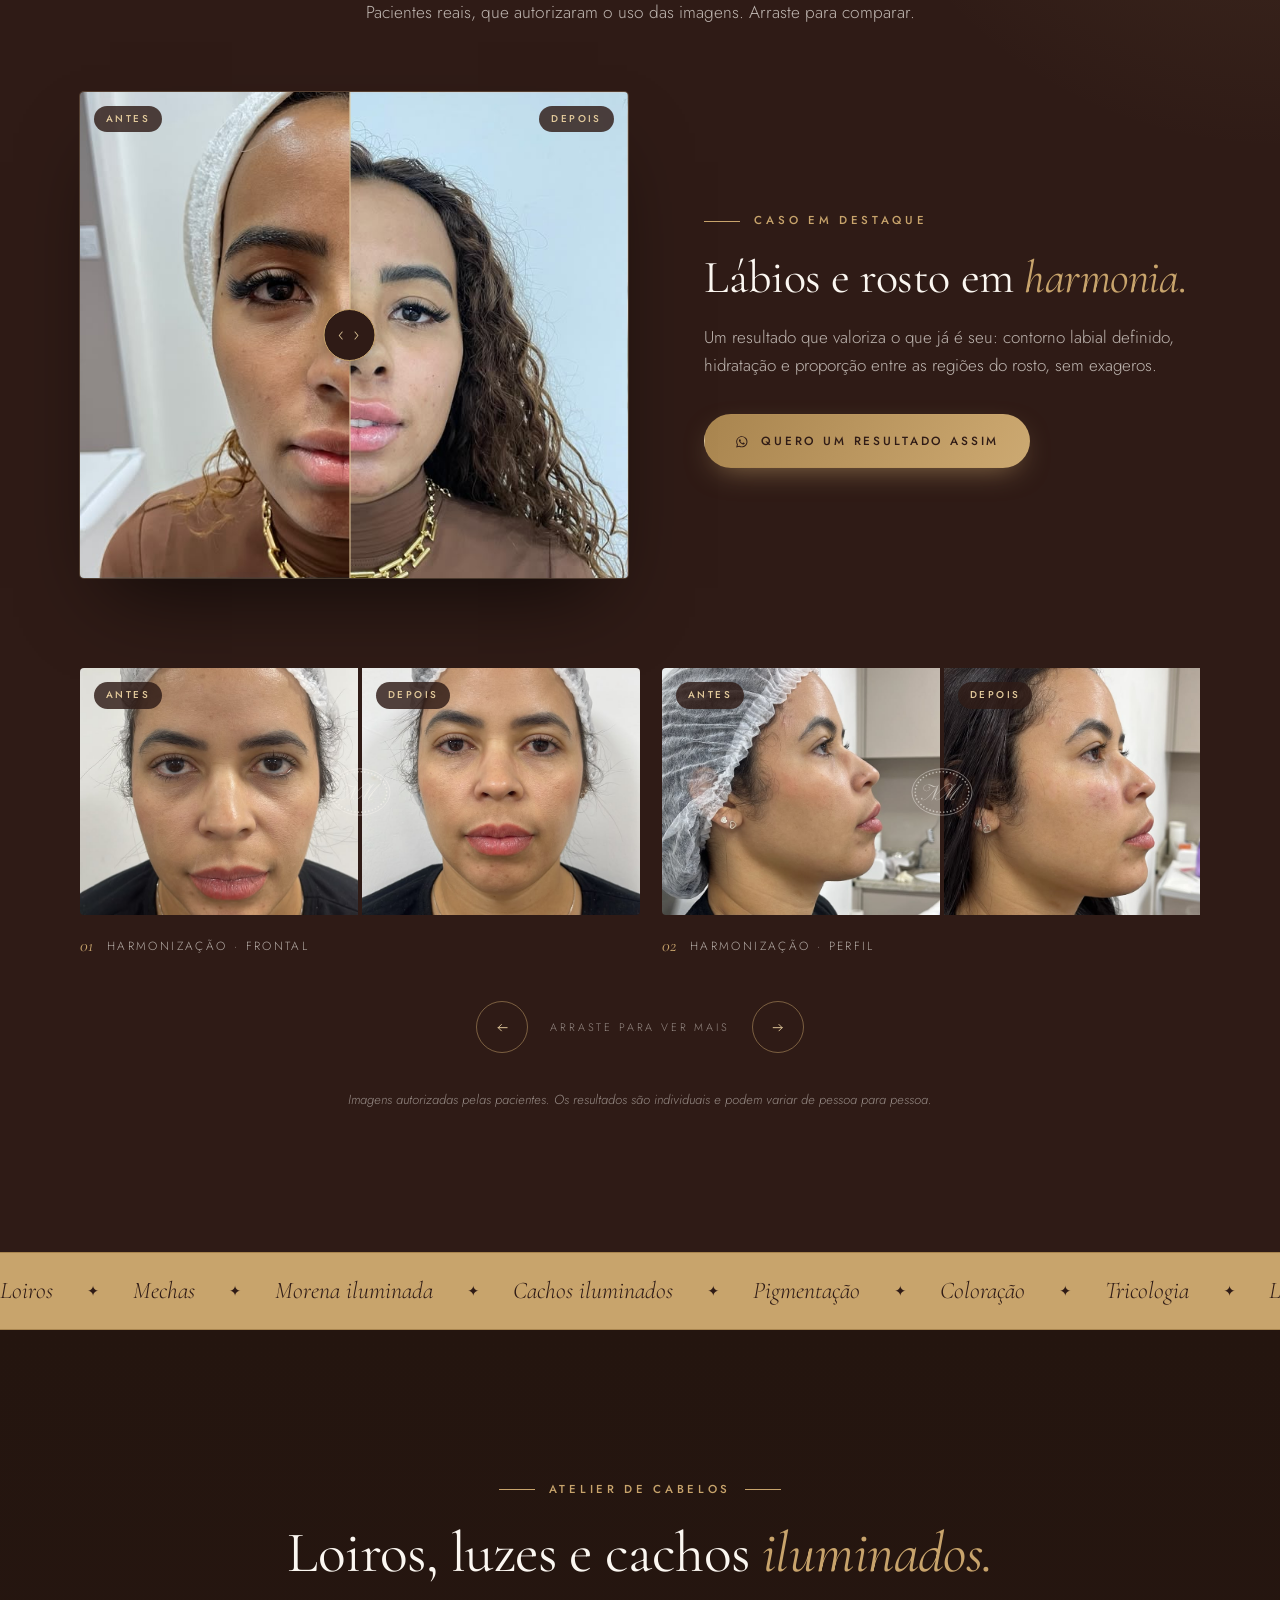
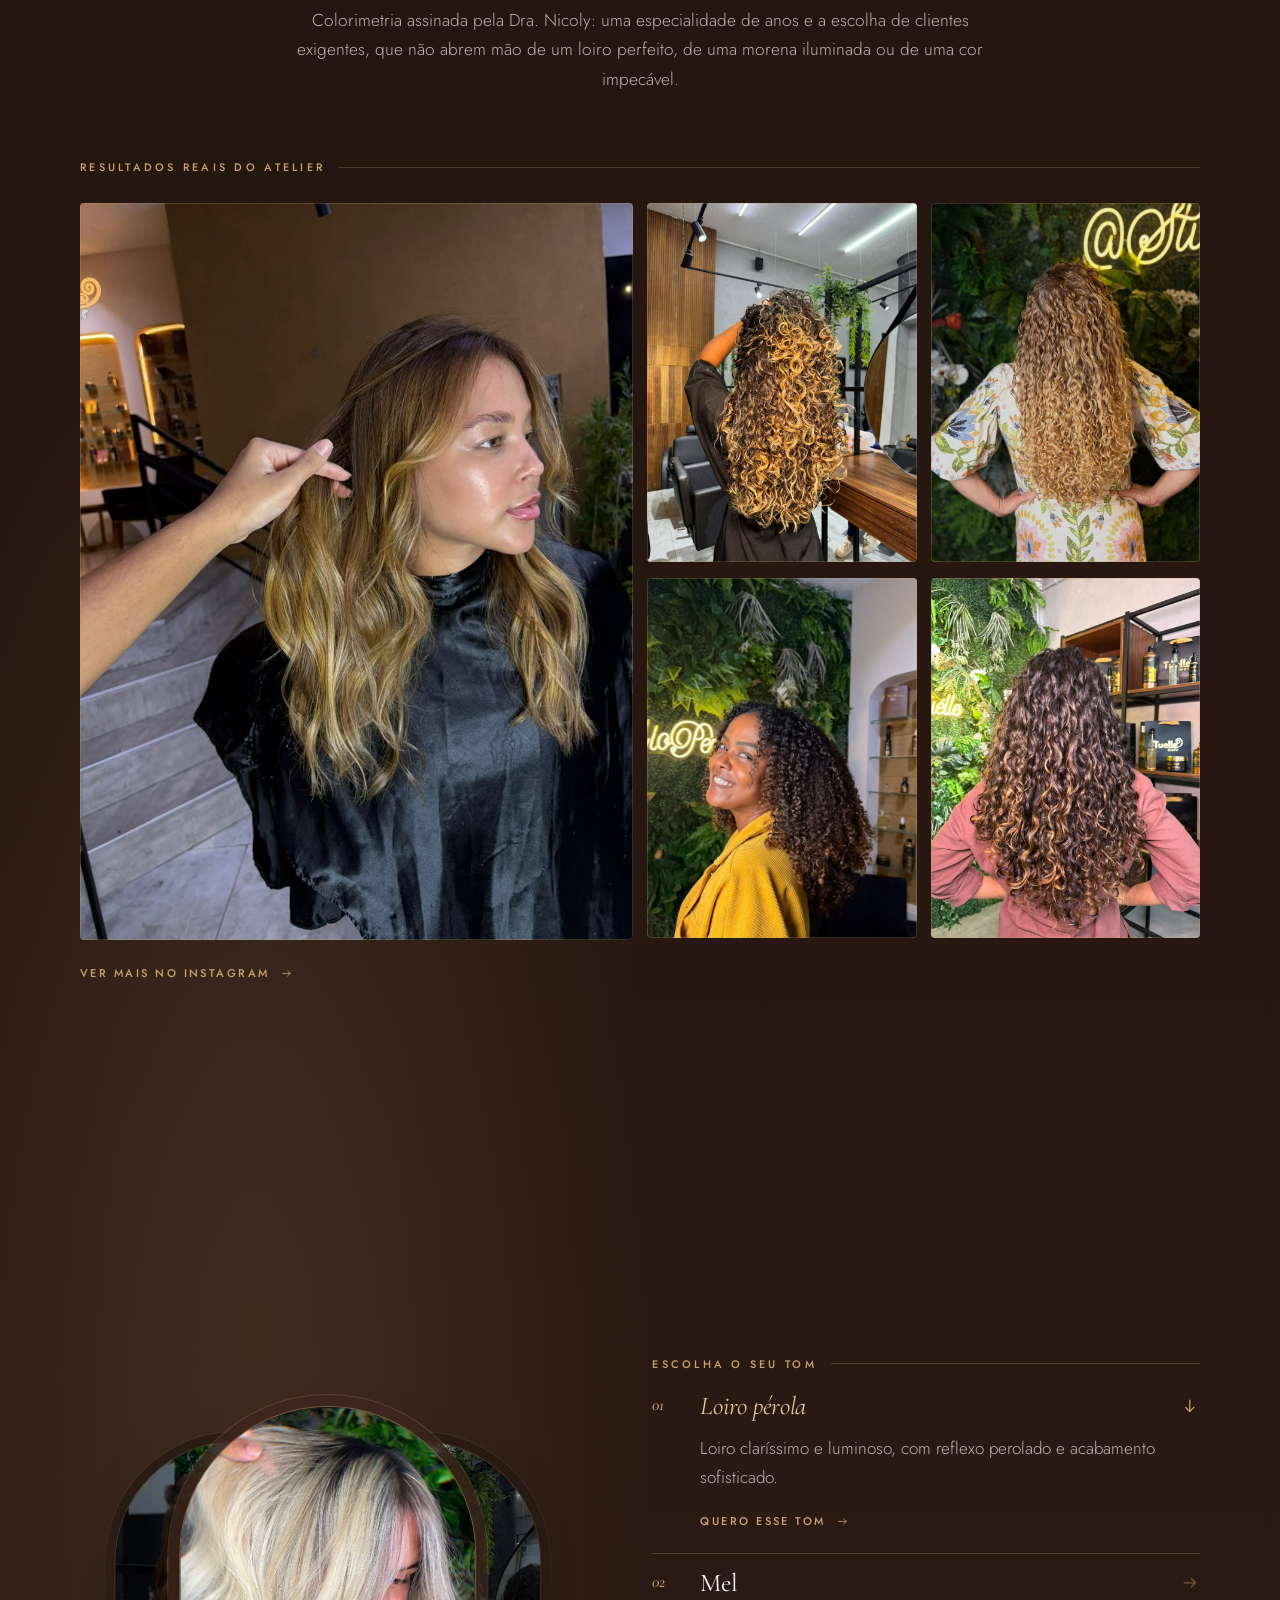
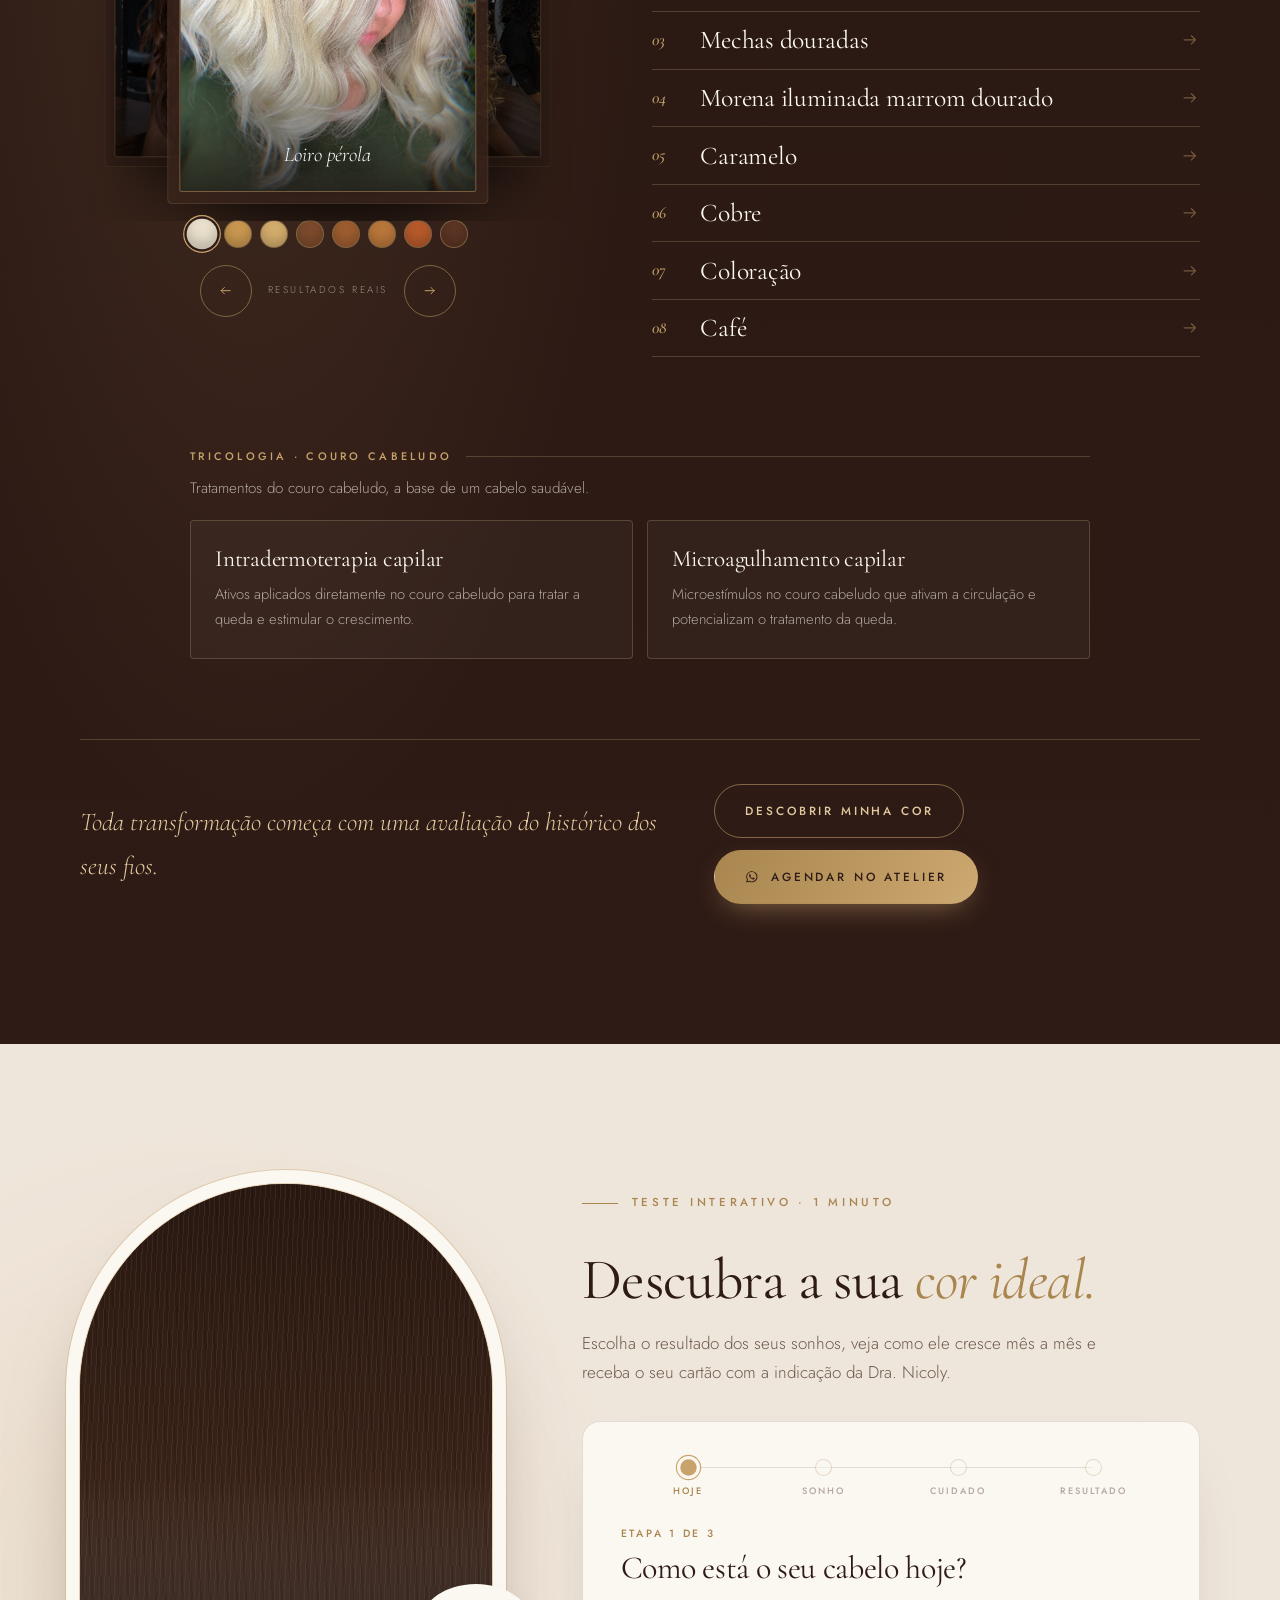
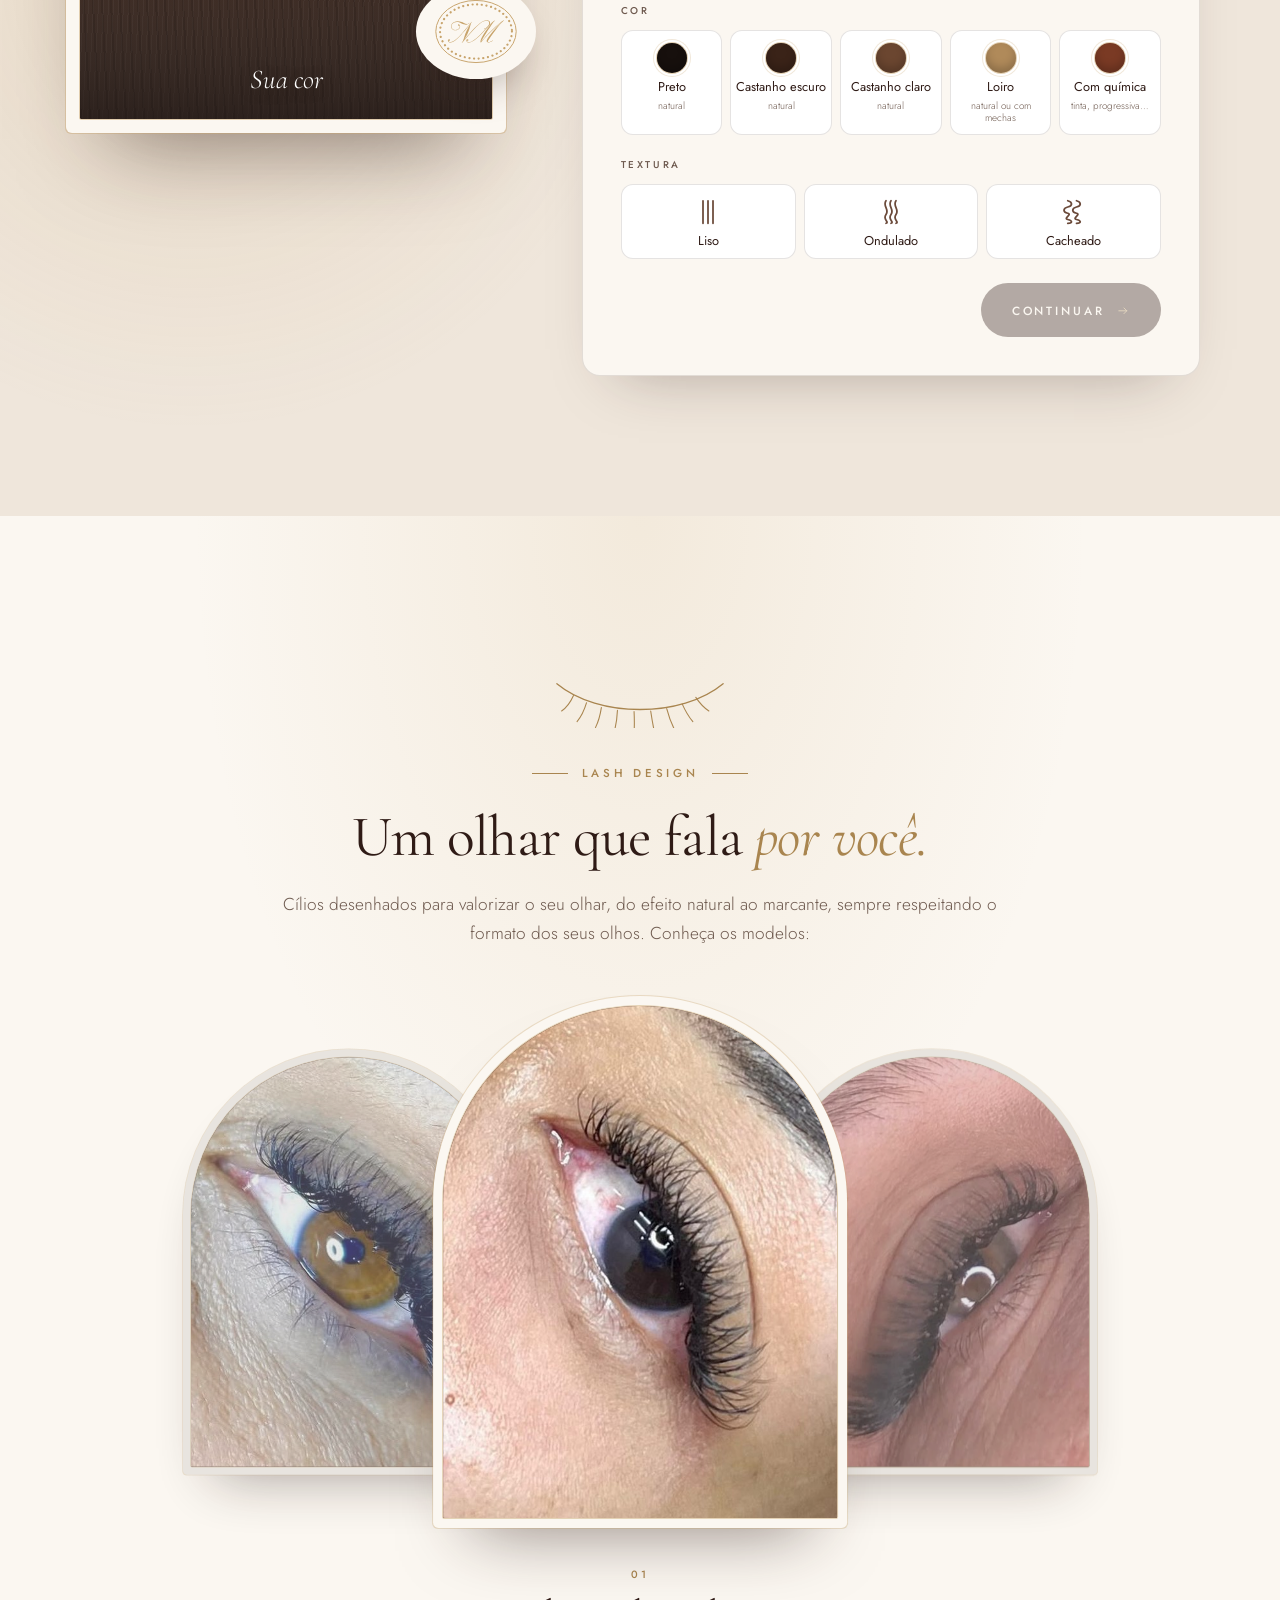
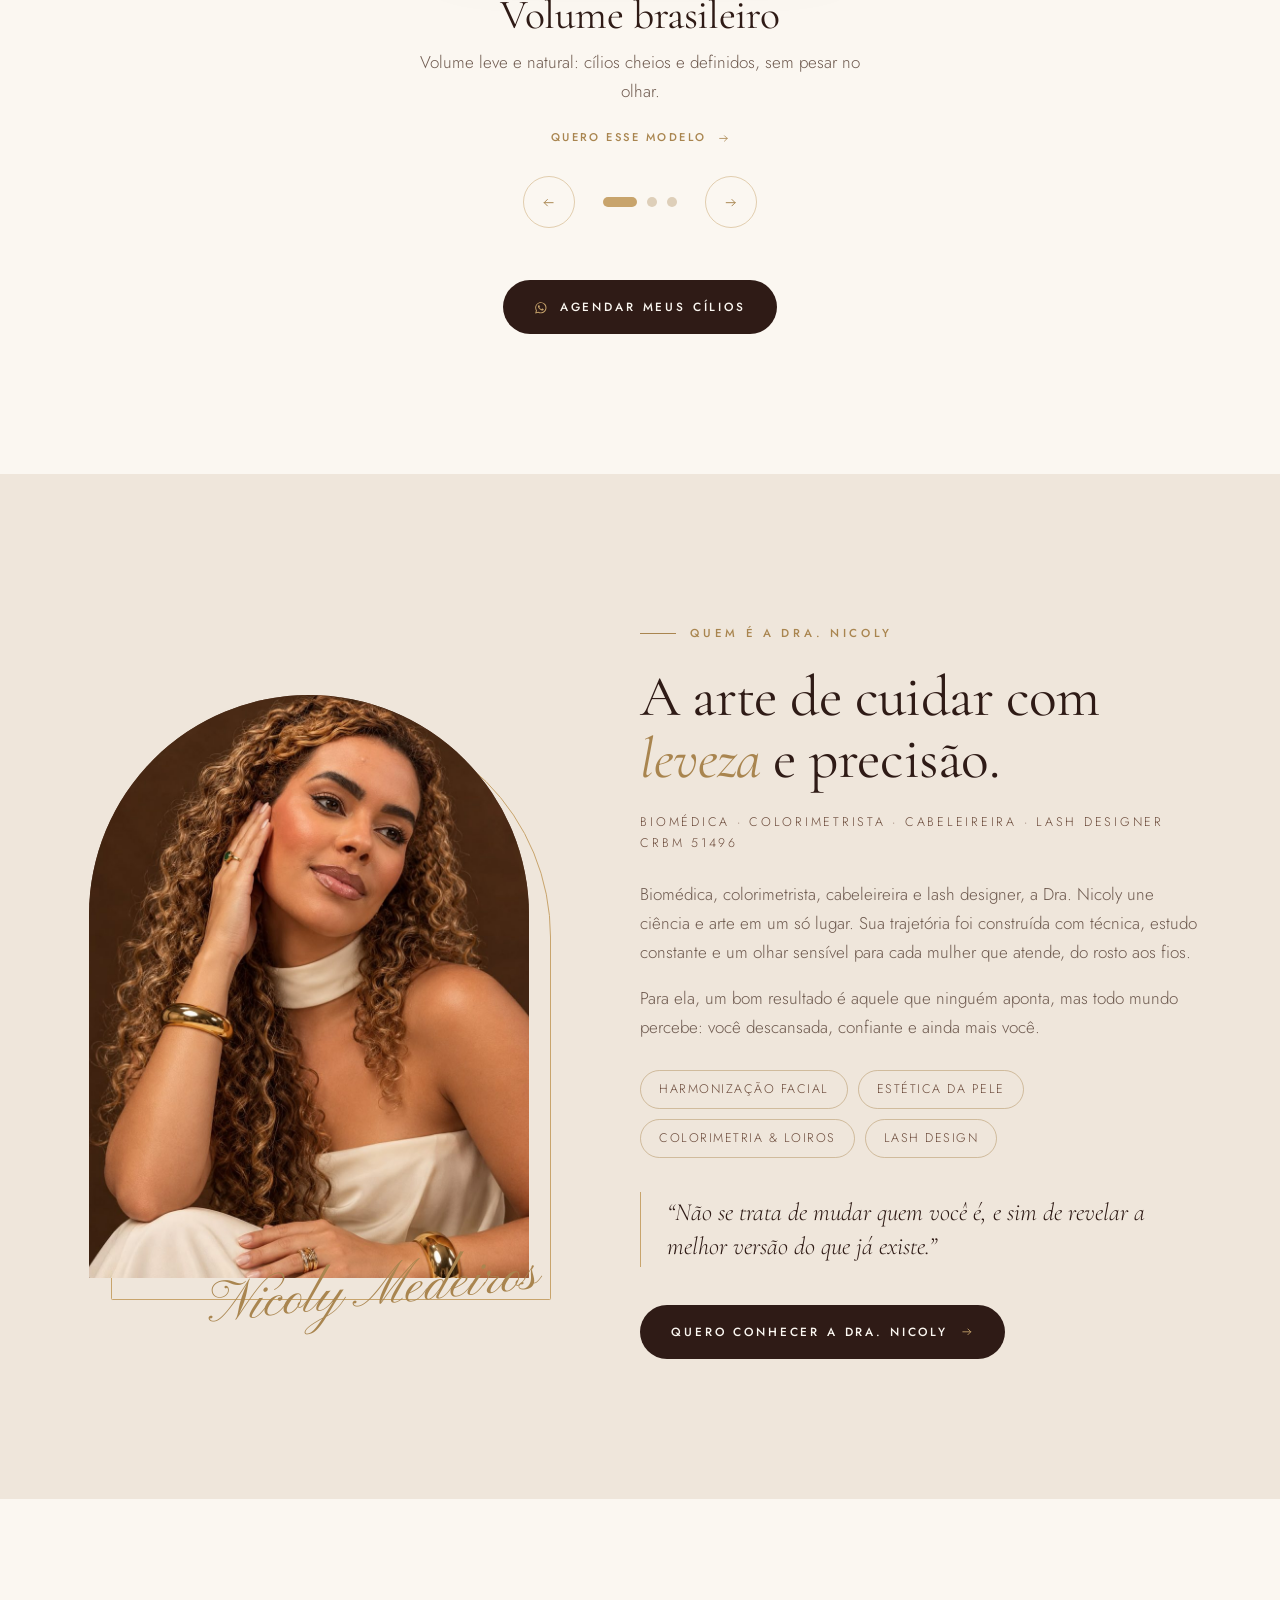
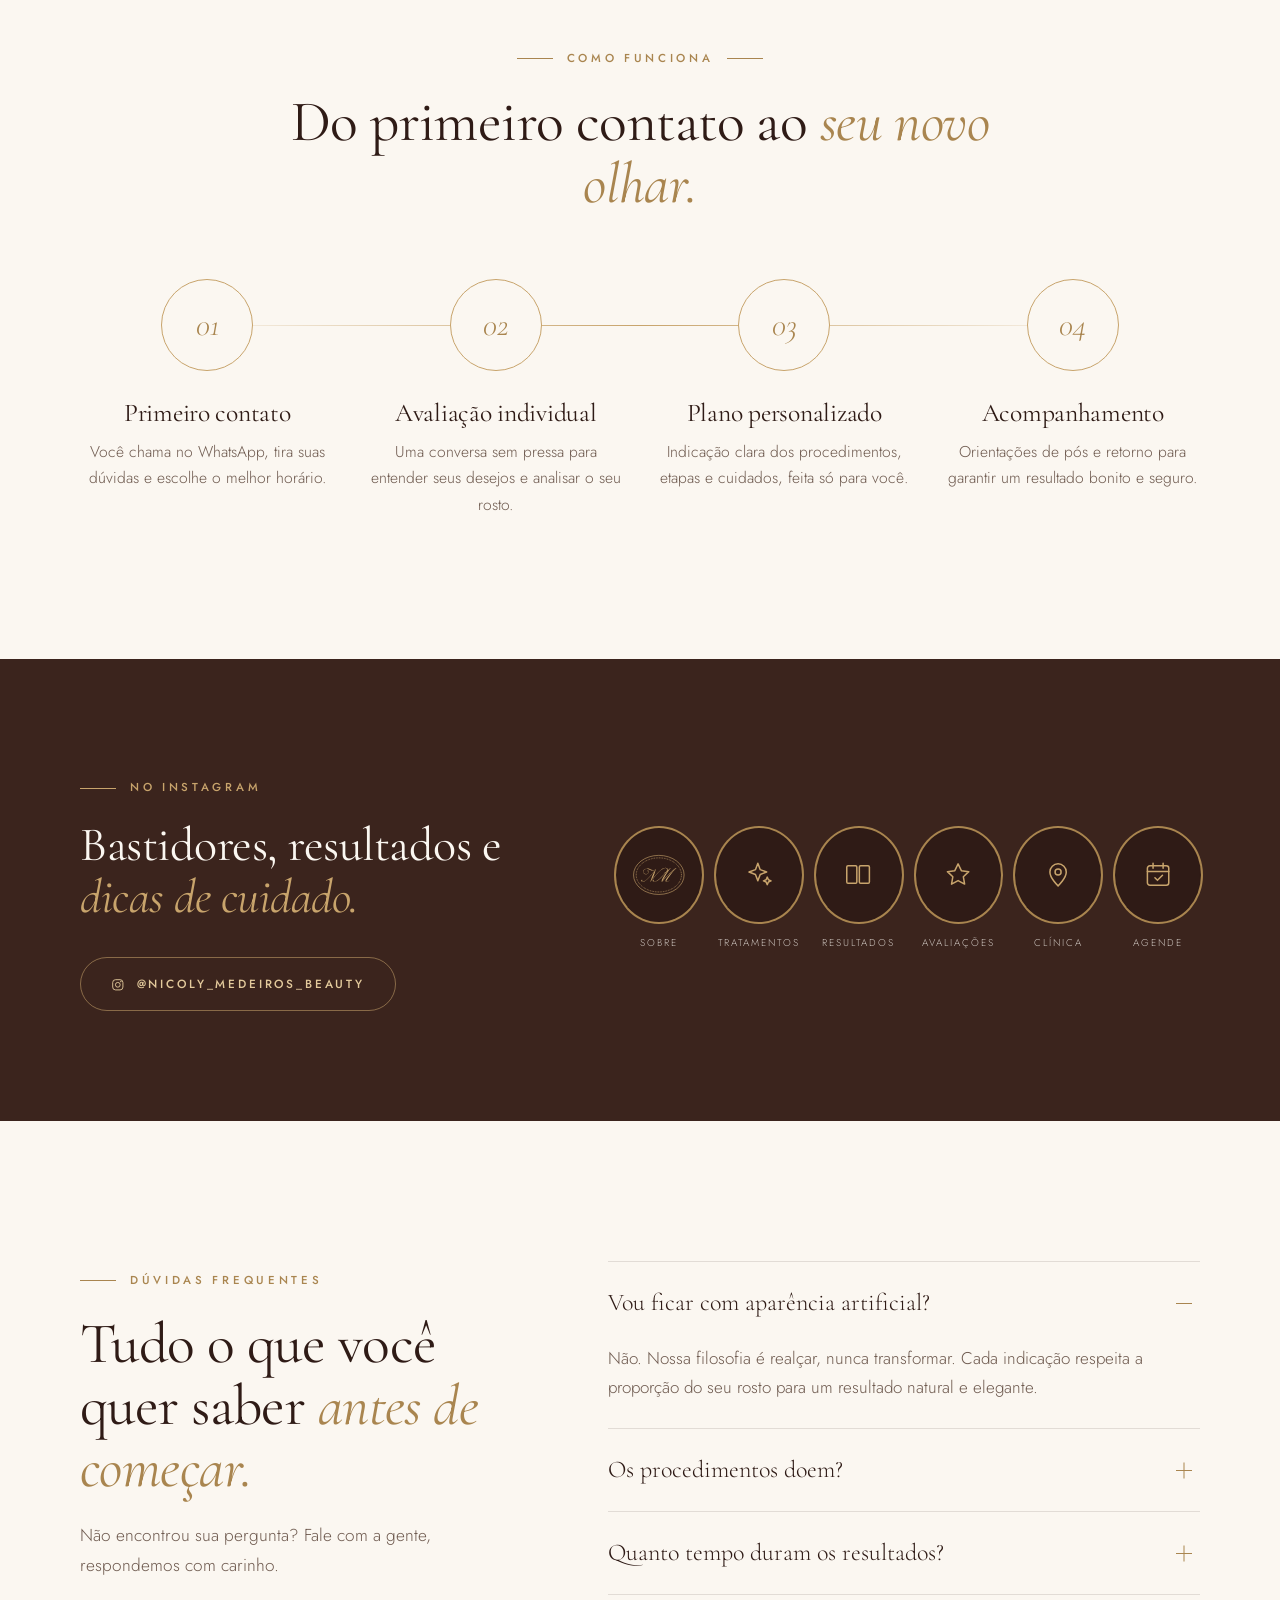
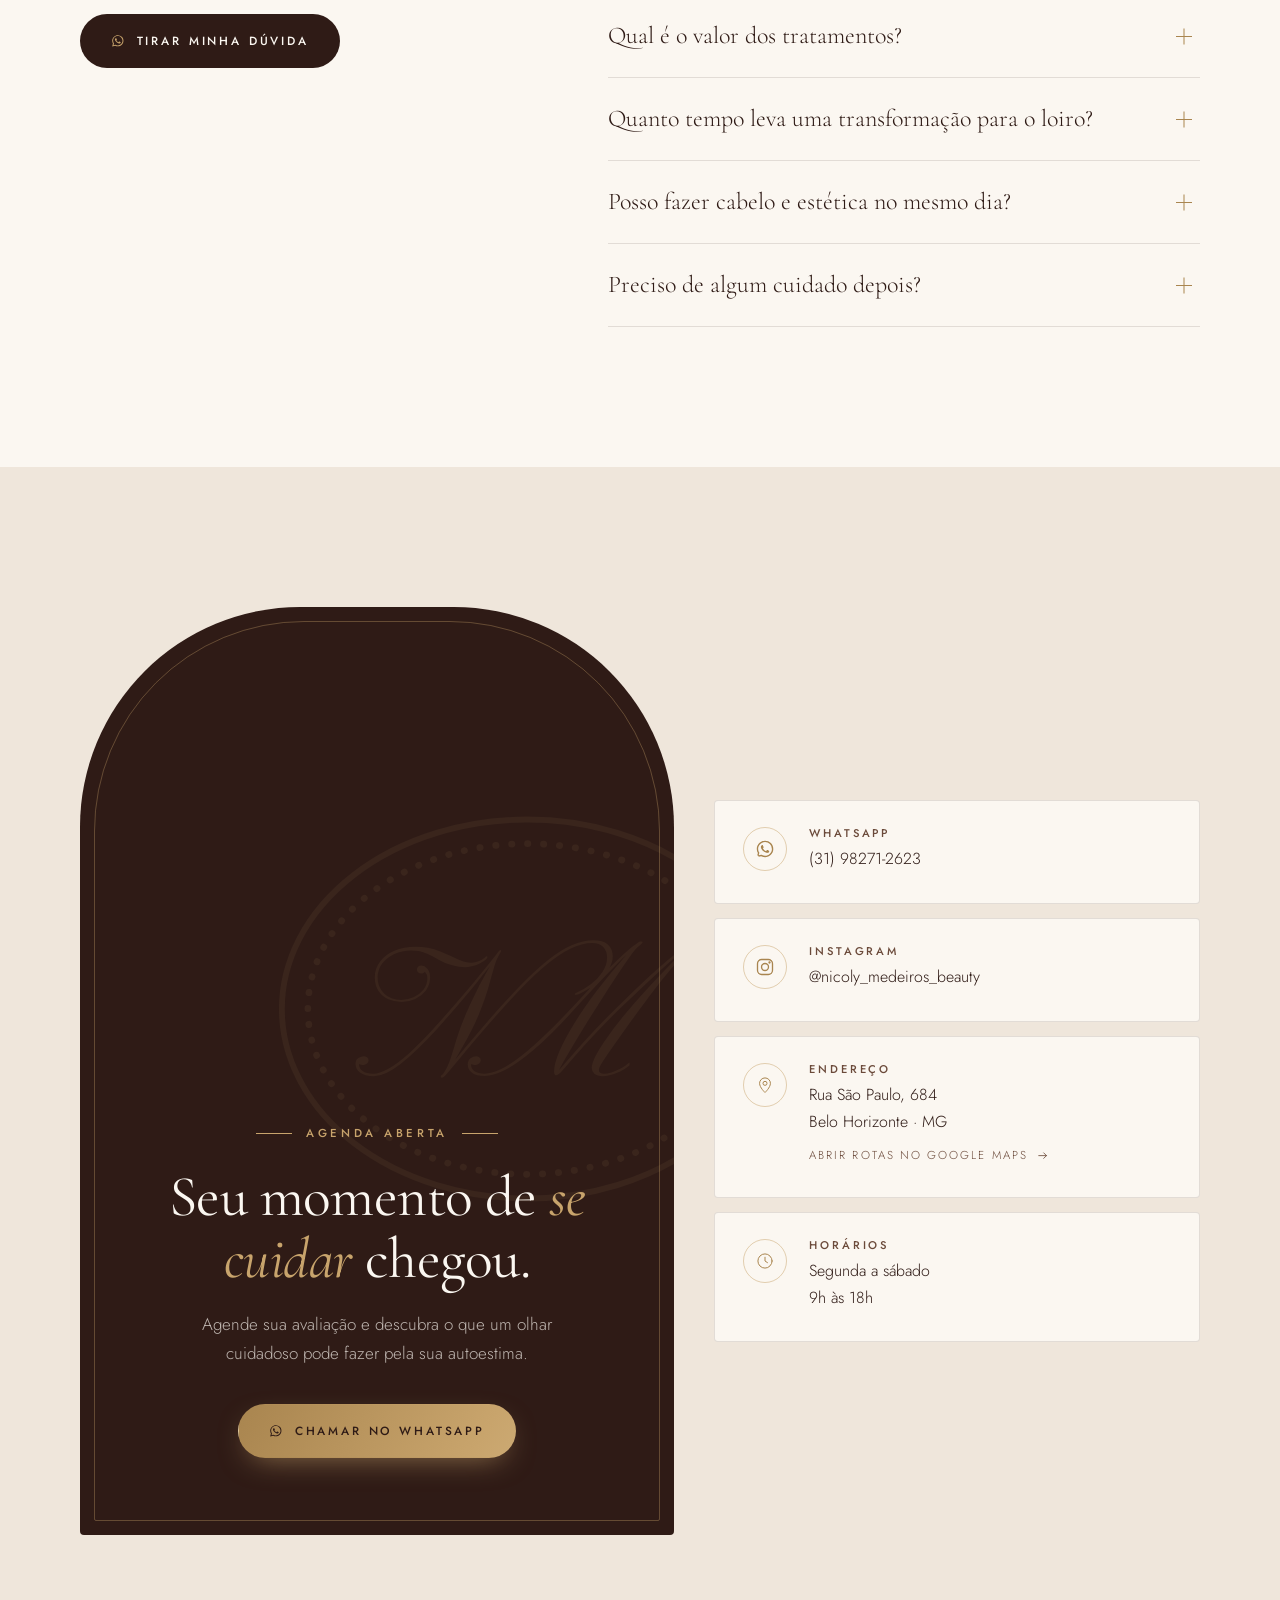
==== commit 605c3abe: "Novo teste da cor: fotos reais, cor e textura, simulador de crescimento da raiz e cartão para salvar" ====
--- a/index.html
+++ b/index.html
@@ -21,7 +21,7 @@
   <link rel="preconnect" href="https://fonts.googleapis.com">
   <link rel="preconnect" href="https://fonts.gstatic.com" crossorigin>
   <link href="https://fonts.googleapis.com/css2?family=Cormorant+Garamond:ital,wght@0,400;0,500;0,600;1,400;1,500&family=Jost:wght@300;400;500&family=Pinyon+Script&display=swap" rel="stylesheet">
-  <link rel="stylesheet" href="assets/css/style.css?v=202611231842">
+  <link rel="stylesheet" href="assets/css/style.css?v=202611231946">
   <script type="application/ld+json">
 {
   "@context": "https://schema.org",
@@ -556,29 +556,110 @@
 </section>
 
 <!-- ============ TESTE: DESCUBRA SUA COR ============ -->
-<section class="section quiz" id="teste">
+<section class="section quiz qz" id="teste">
   <div class="container quiz__grid">
     <div class="quiz__visual reveal" aria-hidden="true">
-      <div class="tone-stage__arch">
-        <div class="tone tone--coloracao is-active" data-q-tone="coloracao"></div>
-        <div class="tone tone--morena" data-q-tone="morena"></div>
-        <div class="tone tone--mechas" data-q-tone="mechas"></div>
-        <div class="tone tone--loiro" data-q-tone="loiro"></div>
-        <div class="tone tone--pigmentacao" data-q-tone="pigmentacao"></div>
-        <div class="tone-stage__shine"></div>
-        <p class="tone-stage__name" data-q-name>Sua cor</p>
+      <div class="qz-arch" data-qz-arch>
+        <div class="qz-arch__base"></div>
+        <img class="qz-arch__photo" data-qz-photo="perola" src="assets/img/cor-perola.jpg" alt="" loading="lazy">
+        <img class="qz-arch__photo" data-qz-photo="mel" src="assets/img/cor-mel.jpg" alt="" loading="lazy">
+        <img class="qz-arch__photo" data-qz-photo="mechas-douradas" src="assets/img/cor-mechas-douradas.jpg" alt="" loading="lazy">
+        <img class="qz-arch__photo" data-qz-photo="marrom-dourado" src="assets/img/cor-marrom-dourado.jpg" alt="" loading="lazy">
+        <img class="qz-arch__photo" data-qz-photo="caramelo" src="assets/img/cor-caramelo.jpg" alt="" loading="lazy">
+        <img class="qz-arch__photo" data-qz-photo="cobre" src="assets/img/cor-cobre.jpg" alt="" loading="lazy">
+        <img class="qz-arch__photo" data-qz-photo="coloracao" src="assets/img/cor-coloracao.jpg" alt="" loading="lazy">
+        <img class="qz-arch__photo" data-qz-photo="cafe" src="assets/img/cor-cafe.jpg" alt="" loading="lazy">
+        <p class="qz-arch__name" data-qz-name>Sua cor</p>
       </div>
       <svg class="quiz__mono"><use href="#mono"/></svg>
     </div>
 
     <div class="quiz__panel reveal">
-      <p class="eyebrow">Teste rápido · 1 minuto</p>
+      <p class="eyebrow">Teste interativo · 1 minuto</p>
       <h2>Descubra a sua <em>cor ideal.</em></h2>
-      <p class="quiz__intro">Três perguntas e a gente te mostra o caminho para a cor dos seus sonhos. No final, é só enviar o resultado para a Dra. Nicoly.</p>
-
-      <div class="quiz__box" data-quiz aria-live="polite">
-        <div class="quiz__progress"><span data-q-bar></span></div>
-        <div class="quiz__stage" data-q-stage></div>
+      <p class="quiz__intro">Escolha o resultado dos seus sonhos, veja como ele cresce mês a mês e receba o seu cartão com a indicação da Dra. Nicoly.</p>
+
+      <div class="qz-box" data-qz>
+        <ol class="qz-dots" aria-label="Etapas do teste">
+          <li><button type="button" data-qz-goto="0"><span></span>Hoje</button></li>
+          <li><button type="button" data-qz-goto="1"><span></span>Sonho</button></li>
+          <li><button type="button" data-qz-goto="2"><span></span>Cuidado</button></li>
+          <li><button type="button" data-qz-goto="3"><span></span>Resultado</button></li>
+        </ol>
+        <div class="qz-viewport" data-qz-viewport>
+          <div class="qz-track" data-qz-track>
+
+            <div class="qz-step" data-qz-step="0">
+              <p class="qz-count">Etapa 1 de 3</p>
+              <h3 class="qz-q">Como está o seu cabelo hoje?</h3>
+              <p class="qz-label">Cor</p>
+              <div class="qz-sws" role="group" aria-label="Cor do cabelo hoje"><button type="button" class="qz-sw" data-qz-base="preto" style="--c:#17100D" aria-pressed="false"><span class="qz-sw__dot"></span><b>Preto</b><small>natural</small></button><button type="button" class="qz-sw" data-qz-base="escuro" style="--c:#3A2318" aria-pressed="false"><span class="qz-sw__dot"></span><b>Castanho escuro</b><small>natural</small></button><button type="button" class="qz-sw" data-qz-base="claro" style="--c:#6B4630" aria-pressed="false"><span class="qz-sw__dot"></span><b>Castanho claro</b><small>natural</small></button><button type="button" class="qz-sw" data-qz-base="loiro" style="--c:#B08A5A" aria-pressed="false"><span class="qz-sw__dot"></span><b>Loiro</b><small>natural ou com mechas</small></button><button type="button" class="qz-sw" data-qz-base="quimica" style="--c:#7A3A24" aria-pressed="false"><span class="qz-sw__dot"></span><b>Com química</b><small>tinta, progressiva…</small></button></div>
+              <p class="qz-label">Textura</p>
+              <div class="qz-texs" role="group" aria-label="Textura do cabelo"><button type="button" class="qz-tex" data-qz-tex="liso" aria-pressed="false"><svg viewBox="0 0 24 24" aria-hidden="true"><path d="M8 3v18M12 3v18M16 3v18"/></svg><b>Liso</b></button><button type="button" class="qz-tex" data-qz-tex="ondulado" aria-pressed="false"><svg viewBox="0 0 24 24" aria-hidden="true"><path d="M8 3c-3 4 3 7 0 11s3 6 0 7M12 3c-3 4 3 7 0 11s3 6 0 7M16 3c-3 4 3 7 0 11s3 6 0 7"/></svg><b>Ondulado</b></button><button type="button" class="qz-tex" data-qz-tex="cacheado" aria-pressed="false"><svg viewBox="0 0 24 24" aria-hidden="true"><path d="M7 3c4 1 4 4 0 5s-4 4 0 5-4 4 0 5 4 3 0 3M14 3c4 1 4 4 0 5s-4 4 0 5-4 4 0 5 4 3 0 3"/></svg><b>Cacheado</b></button></div>
+              <div class="qz-actions"><button type="button" class="btn btn--dark" data-qz-next disabled>Continuar <svg class="ico"><use href="#i-arrow"/></svg></button></div>
+            </div>
+
+            <div class="qz-step" data-qz-step="1">
+              <p class="qz-count">Etapa 2 de 3</p>
+              <h3 class="qz-q">Qual resultado você sonha?</h3>
+              <p class="qz-sub">Toque na foto. São resultados reais do Atelier.</p>
+              <div class="qz-mosaic" role="group" aria-label="Resultado desejado"><button type="button" class="qz-tile" data-qz-dream="perola" aria-pressed="false"><img src="assets/img/cor-perola.jpg" alt="" loading="lazy"><span>Loiro pérola</span></button><button type="button" class="qz-tile" data-qz-dream="mel" aria-pressed="false"><img src="assets/img/cor-mel.jpg" alt="" loading="lazy"><span>Mel</span></button><button type="button" class="qz-tile" data-qz-dream="mechas-douradas" aria-pressed="false"><img src="assets/img/cor-mechas-douradas.jpg" alt="" loading="lazy"><span>Mechas douradas</span></button><button type="button" class="qz-tile" data-qz-dream="marrom-dourado" aria-pressed="false"><img src="assets/img/cor-marrom-dourado.jpg" alt="" loading="lazy"><span>Morena iluminada marrom dourado</span></button><button type="button" class="qz-tile" data-qz-dream="caramelo" aria-pressed="false"><img src="assets/img/cor-caramelo.jpg" alt="" loading="lazy"><span>Caramelo</span></button><button type="button" class="qz-tile" data-qz-dream="cobre" aria-pressed="false"><img src="assets/img/cor-cobre.jpg" alt="" loading="lazy"><span>Cobre</span></button><button type="button" class="qz-tile" data-qz-dream="coloracao" aria-pressed="false"><img src="assets/img/cor-coloracao.jpg" alt="" loading="lazy"><span>Coloração</span></button><button type="button" class="qz-tile" data-qz-dream="cafe" aria-pressed="false"><img src="assets/img/cor-cafe.jpg" alt="" loading="lazy"><span>Café</span></button></div>
+              <div class="qz-actions"><button type="button" class="qz-back" data-qz-back>← Voltar</button><button type="button" class="btn btn--dark" data-qz-next disabled>Continuar <svg class="ico"><use href="#i-arrow"/></svg></button></div>
+            </div>
+
+            <div class="qz-step" data-qz-step="2">
+              <p class="qz-count">Etapa 3 de 3</p>
+              <h3 class="qz-q">De quanto em quanto tempo você quer cuidar?</h3>
+              <div class="qz-sim">
+                <div class="qz-lock">
+                  <svg viewBox="0 0 120 400" aria-hidden="true">
+                    <defs>
+                      <linearGradient id="qzGrad" x1="0" y1="0" x2="0" y2="1" data-qz-grad></linearGradient>
+                      <clipPath id="qzClip"><path data-qz-lockclip/></clipPath>
+                    </defs>
+                    <path data-qz-lock fill="url(#qzGrad)"/>
+                    <g clip-path="url(#qzClip)" data-qz-fibers fill="none" stroke-linecap="round"></g>
+                    <g data-qz-marker>
+                      <line x1="0" x2="120" stroke="#C8A46C" stroke-width="1.2" stroke-dasharray="3 3"/>
+                    </g>
+                  </svg>
+                  <p class="qz-lock__cap" data-qz-rootcap>raiz natural</p>
+                </div>
+                <div class="qz-ctrl">
+                  <p class="qz-months"><span>A cada</span> <b data-qz-mout>3</b> <span data-qz-munit>meses</span></p>
+                  <input type="range" min="1" max="6" step="1" value="3" class="qz-range" data-qz-months aria-label="Meses entre um cuidado e outro">
+                  <div class="qz-ticks" aria-hidden="true"><span>1</span><span>2</span><span>3</span><span>4</span><span>5</span><span>6</span></div>
+                  <p class="qz-tip" data-qz-tip></p>
+                </div>
+              </div>
+              <div class="qz-actions"><button type="button" class="qz-back" data-qz-back>← Voltar</button><button type="button" class="btn btn--dark" data-qz-next>Ver meu resultado <svg class="ico"><use href="#i-arrow"/></svg></button></div>
+            </div>
+
+            <div class="qz-step" data-qz-step="3">
+              <div class="qz-card">
+                <div class="qz-card__photo"><img data-qz-cphoto alt="" src="assets/img/cor-perola.jpg" loading="lazy"></div>
+                <div class="qz-card__body">
+                  <p class="qz-count">Seu tom ideal</p>
+                  <h3 class="qz-card__name" data-qz-cname></h3>
+                  <p class="qz-card__tec" data-qz-ctec></p>
+                  <ul class="qz-card__facts">
+                    <li><span>Cuidado ideal</span><b data-qz-crec></b></li>
+                    <li><span>Seu cabelo hoje</span><b data-qz-cbase></b></li>
+                  </ul>
+                  <p class="qz-card__note" data-qz-cnote></p>
+                  <p class="qz-card__sign"><svg><use href="#mono"/></svg>Nicoly Medeiros</p>
+                </div>
+              </div>
+              <div class="qz-actions qz-actions--result">
+                <a class="btn btn--gold" data-qz-wa target="_blank" rel="noopener"><svg class="ico"><use href="#i-wa"/></svg>Quero esse resultado</a>
+                <button type="button" class="btn btn--ghost-dark" data-qz-save><svg class="ico" viewBox="0 0 24 24"><path fill="none" stroke="currentColor" stroke-width="1.6" stroke-linecap="round" stroke-linejoin="round" d="M12 4v11m-5-5 5 5 5-5M5 20h14"/></svg>Salvar meu cartão</button>
+                <button type="button" class="qz-back" data-qz-restart>Refazer o teste</button>
+              </div>
+              <p class="quiz__note">Resultado indicativo. A indicação final é feita na avaliação presencial, de acordo com o histórico e a saúde dos seus fios.</p>
+            </div>
+
+          </div>
+        </div>
       </div>
     </div>
   </div>
@@ -827,7 +908,7 @@
   <svg class="ico"><use href="#i-wa"/></svg><span>Agendar</span>
 </a>
 
-<script src="assets/js/main.js?v=202611231842" defer></script>
+<script src="assets/js/main.js?v=202611231946" defer></script>
 <dialog class="vmodal" id="vmodal" aria-label="Vídeo do procedimento">
   <button type="button" class="vmodal__close" data-vclose aria-label="Fechar vídeo">&times;</button>
   <video class="vmodal__video" controls playsinline></video>
--- a/assets/css/style.css
+++ b/assets/css/style.css
@@ -1099,6 +1099,162 @@
 /* ---------- Monograma: pontilhado visível também nos tamanhos pequenos ---------- */
 .brand__mono, .seal__mono, .case__seal, .footer__mono, .quiz__mono { --mono-dot: 3.6; --mono-gap: 7.6; }
 
+/* ---------- Teste interativo (fotos reais + simulador + cartão) ---------- */
+.qz .quiz__grid { align-items: start; grid-template-columns: minmax(0, .8fr) minmax(0, 1.2fr); }
+.qz .quiz__panel { min-width: 0; }
+.qz .quiz__visual { position: sticky; top: calc(var(--header-h) + 40px); }
+.qz-arch {
+  --base: #3A2318;
+  position: relative; aspect-ratio: 4 / 5.2; border-radius: 999px 999px 8px 8px; overflow: hidden; background: var(--cafe-3);
+  box-shadow: 0 0 0 1px rgba(200, 164, 108, .5), 0 0 0 14px var(--marfim), 0 0 0 15px rgba(200, 164, 108, .4), 0 50px 90px -30px rgba(47, 27, 22, .55);
+}
+.qz-arch__base {
+  position: absolute; inset: 0;
+  background: var(--base);
+  background:
+    repeating-linear-gradient(93deg, rgba(255, 255, 255, .06) 0 1px, transparent 1px 5px),
+    repeating-linear-gradient(87deg, rgba(0, 0, 0, .12) 0 2px, transparent 2px 9px),
+    linear-gradient(180deg, color-mix(in srgb, var(--base) 70%, #000) 0%, var(--base) 55%, color-mix(in srgb, var(--base) 75%, #fff) 100%);
+  transition: background .8s;
+}
+.qz-arch__photo { position: absolute; inset: 0; width: 100%; height: 100%; object-fit: cover; opacity: 0; transform: scale(1.06); transition: opacity .9s var(--ease), transform 1.4s var(--ease); }
+.qz-arch__photo.is-on { opacity: 1; transform: none; }
+.qz-arch::after { content: ""; position: absolute; inset: 0; background: linear-gradient(0deg, rgba(20, 11, 8, .72), transparent 40%); pointer-events: none; }
+.qz-arch__name {
+  position: absolute; z-index: 1; left: 18px; right: 18px; bottom: 24px; margin: 0; text-align: center;
+  font-family: var(--serif); font-style: italic; font-size: 1.7rem; line-height: 1.15; color: #fff; text-shadow: 0 2px 18px rgba(0, 0, 0, .4);
+}
+
+.qz-box {
+  background: var(--marfim); border: 1px solid var(--linha); border-radius: 18px;
+  padding: clamp(22px, 3.2vw, 38px); box-shadow: 0 30px 60px -36px rgba(47, 27, 22, .35);
+}
+.qz-dots { list-style: none; margin: 0 0 26px; padding: 0; display: grid; grid-template-columns: repeat(4, 1fr); position: relative; }
+.qz-dots::before { content: ""; position: absolute; top: 7px; left: 12.5%; right: 12.5%; height: 1px; background: var(--linha); }
+.qz-dots button {
+  width: 100%; display: flex; flex-direction: column; align-items: center; gap: 8px; padding: 0; border: 0; background: none; cursor: pointer;
+  font: inherit; font-size: .58rem; font-weight: 500; letter-spacing: .22em; text-transform: uppercase; color: var(--texto-suave);
+}
+.qz-dots button:disabled { cursor: default; opacity: .5; }
+.qz-dots span {
+  position: relative; z-index: 1; width: 15px; height: 15px; border-radius: 50%; background: var(--marfim);
+  box-shadow: 0 0 0 1px rgba(169, 133, 79, .5); transition: background .4s, box-shadow .4s, transform .4s var(--ease);
+}
+.qz-dots .is-done span { background: var(--dourado); box-shadow: 0 0 0 1px var(--dourado); }
+.qz-dots .is-active span { background: var(--dourado); box-shadow: 0 0 0 3px var(--marfim), 0 0 0 4px var(--dourado); transform: scale(1.1); }
+.qz-dots .is-active button { color: var(--dourado-escuro); }
+
+.qz-viewport { overflow: hidden; overflow: clip; }
+.qz-track { position: relative; }
+.qz-step { position: absolute; top: 0; left: 0; width: 100%; min-width: 0; opacity: 0; visibility: hidden; transform: translateX(48px); transition: opacity .45s var(--ease), transform .6s var(--ease), visibility 0s .6s; }
+.qz-step.is-before { transform: translateX(-48px); }
+.qz-step.is-on { position: relative; opacity: 1; visibility: visible; transform: none; transition: opacity .5s var(--ease) .12s, transform .6s var(--ease), visibility 0s; }
+.qz-count { font-size: .66rem; font-weight: 500; letter-spacing: .26em; text-transform: uppercase; color: var(--dourado-escuro); margin-bottom: 8px; }
+.qz-q { font-size: clamp(1.55rem, 2.5vw, 2rem); margin-bottom: 18px; outline: none; }
+.qz-sub { color: var(--texto-suave); font-size: .92rem; margin: -8px 0 16px; }
+.qz-label { font-size: .62rem; font-weight: 500; letter-spacing: .26em; text-transform: uppercase; color: var(--texto-suave); margin: 0 0 10px; }
+
+.qz-sws { display: grid; grid-template-columns: repeat(5, 1fr); gap: 8px; margin-bottom: 22px; }
+.qz-sw, .qz-tex {
+  display: flex; flex-direction: column; align-items: center; gap: 6px; padding: 12px 4px 10px; cursor: pointer; text-align: center;
+  border: 1px solid var(--linha); border-radius: 12px; background: #fff; font: inherit; color: var(--texto);
+  transition: border-color .3s, background .3s, transform .4s var(--ease), box-shadow .3s;
+}
+.qz-sw:hover, .qz-tex:hover { border-color: var(--dourado); transform: translateY(-2px); }
+.qz-sw[aria-pressed="true"], .qz-tex[aria-pressed="true"] { border-color: var(--dourado); background: rgba(200, 164, 108, .12); box-shadow: 0 0 0 1px var(--dourado); }
+.qz-sw__dot { width: 30px; height: 30px; border-radius: 50%; background: var(--c); box-shadow: 0 0 0 1px rgba(200, 164, 108, .5), 0 0 0 3px #fff, 0 0 0 4px rgba(200, 164, 108, .25), inset 0 -5px 8px rgba(0, 0, 0, .2); }
+.qz-sw b, .qz-tex b { font-weight: 400; font-size: .8rem; line-height: 1.2; }
+.qz-sw small { font-size: .62rem; color: var(--texto-suave); line-height: 1.2; }
+.qz-texs { display: grid; grid-template-columns: repeat(3, 1fr); gap: 8px; }
+.qz-tex svg { width: 30px; height: 30px; fill: none; stroke: var(--cacau); stroke-width: 1.4; stroke-linecap: round; }
+.qz-tex[aria-pressed="true"] svg { stroke: var(--dourado-escuro); }
+
+.qz-mosaic { display: grid; grid-template-columns: repeat(4, 1fr); gap: 8px; }
+.qz-tile {
+  position: relative; aspect-ratio: 3 / 4; padding: 0; border: 0; border-radius: 10px; overflow: hidden; cursor: pointer; background: var(--areia-2);
+  transition: transform .4s var(--ease), box-shadow .3s;
+}
+.qz-tile img { width: 100%; height: 100%; object-fit: cover; transition: transform 1s var(--ease); }
+.qz-tile::after { content: ""; position: absolute; inset: 0; background: linear-gradient(0deg, rgba(20, 11, 8, .78), transparent 55%); }
+.qz-tile span {
+  position: absolute; z-index: 1; left: 8px; right: 8px; bottom: 8px; text-align: left;
+  font-family: var(--serif); font-size: .98rem; line-height: 1.1; color: #fff;
+}
+.qz-tile:hover img { transform: scale(1.07); }
+.qz-tile[aria-pressed="true"] { box-shadow: 0 0 0 3px var(--marfim), 0 0 0 5px var(--dourado); transform: translateY(-2px); }
+.qz-tile[aria-pressed="true"]::before {
+  content: "✓"; position: absolute; z-index: 2; top: 8px; right: 8px; width: 24px; height: 24px; border-radius: 50%;
+  display: grid; place-items: center; font-size: .8rem; background: var(--dourado); color: var(--cafe);
+}
+
+.qz-sim { display: grid; grid-template-columns: 130px 1fr; gap: 72px; align-items: center; }
+.qz-lock { position: relative; }
+.qz-lock svg { width: 100%; height: auto; display: block; overflow: visible; filter: drop-shadow(0 18px 24px rgba(47, 27, 22, .25)); }
+.qz-lock__cap {
+  position: absolute; left: calc(100% + 6px); transform: translateY(-50%); margin: 0; white-space: nowrap;
+  font-size: .62rem; font-weight: 500; letter-spacing: .14em; text-transform: uppercase; color: var(--dourado-escuro);
+  background: var(--marfim); padding: 2px 6px; border: 1px solid rgba(200, 164, 108, .45); border-radius: 99px;
+  transition: top .5s var(--ease);
+}
+.qz-months { margin: 0 0 12px; font-family: var(--serif); font-size: 1.3rem; color: var(--texto-suave); }
+.qz-months b { font-size: 3rem; font-weight: 400; font-style: italic; color: var(--dourado-escuro); line-height: 1; vertical-align: -6px; }
+.qz-range {
+  --p: 40%;
+  -webkit-appearance: none; appearance: none; width: 100%; height: 6px; border-radius: 99px; cursor: pointer; margin: 6px 0 8px;
+  background: linear-gradient(90deg, var(--dourado) 0 var(--p), var(--areia-2) var(--p) 100%);
+}
+.qz-range::-webkit-slider-thumb { -webkit-appearance: none; width: 26px; height: 26px; border-radius: 50%; background: var(--dourado); border: 4px solid var(--marfim); box-shadow: 0 0 0 1px var(--dourado), 0 6px 14px rgba(47, 27, 22, .3); }
+.qz-range::-moz-range-thumb { width: 18px; height: 18px; border-radius: 50%; background: var(--dourado); border: 4px solid var(--marfim); box-shadow: 0 0 0 1px var(--dourado); }
+.qz-range:focus-visible { outline: 2px solid var(--dourado); outline-offset: 6px; }
+.qz-ticks { display: flex; justify-content: space-between; padding: 0 6px; font-size: .7rem; color: var(--texto-suave); }
+.qz-tip { margin: 18px 0 0; padding: 14px 16px; border-left: 2px solid var(--dourado); background: rgba(200, 164, 108, .1); font-size: .92rem; color: var(--texto); line-height: 1.55; }
+
+.qz-card { display: grid; grid-template-columns: 170px 1fr; gap: 24px; align-items: start; }
+.qz-card__photo { aspect-ratio: 4 / 5.3; border-radius: 999px 999px 6px 6px; overflow: hidden; box-shadow: 0 0 0 1px rgba(200, 164, 108, .5), 0 0 0 8px #fff, 0 0 0 9px rgba(200, 164, 108, .35); }
+.qz-card__photo img { width: 100%; height: 100%; object-fit: cover; }
+.qz-card__name { font-style: italic; color: var(--dourado-escuro); font-size: clamp(1.9rem, 3vw, 2.5rem); margin: 0 0 6px; outline: none; }
+.qz-card__tec { color: var(--texto); margin: 0 0 14px; }
+.qz-card__facts { list-style: none; margin: 0 0 14px; padding: 0; display: grid; gap: 6px; }
+.qz-card__facts li { display: flex; justify-content: space-between; gap: 12px; padding-bottom: 6px; border-bottom: 1px solid var(--linha); font-size: .9rem; }
+.qz-card__facts span { color: var(--texto-suave); }
+.qz-card__facts b { font-weight: 500; text-align: right; }
+.qz-card__note { font-size: .88rem; color: var(--texto-suave); margin: 0 0 12px; }
+.qz-card__sign { display: flex; align-items: center; gap: 10px; margin: 0; font-family: var(--script); font-size: 1.6rem; color: var(--cacau); }
+.qz-card__sign svg { width: 46px; height: 36px; color: var(--dourado); --mono-dot: 3.6; --mono-gap: 7.6; }
+
+.qz-actions { display: flex; flex-wrap: wrap; align-items: center; justify-content: flex-end; gap: 12px 20px; margin-top: 24px; }
+.qz-actions .qz-back { margin-right: auto; }
+.qz-actions--result { justify-content: flex-start; }
+.qz-actions--result .qz-back { margin-right: 0; }
+.qz-back { background: none; border: 0; padding: 6px 0; cursor: pointer; font: inherit; font-size: .7rem; letter-spacing: .2em; text-transform: uppercase; color: var(--texto-suave); }
+.qz-back:hover { color: var(--dourado-escuro); }
+.qz .btn:disabled { opacity: .35; cursor: not-allowed; transform: none; box-shadow: none; }
+.btn--ghost-dark { border-color: rgba(47, 27, 22, .25); color: var(--cafe); background: transparent; }
+.btn--ghost-dark:hover { border-color: var(--dourado); background: rgba(200, 164, 108, .1); }
+.qz .quiz__note { margin-top: 18px; }
+
+@media (max-width: 1080px) {
+  .qz .quiz__grid { grid-template-columns: minmax(0, 1fr); }
+  .qz .quiz__visual { position: relative; top: 0; }
+}
+@media (max-width: 640px) {
+  .qz-sws { grid-template-columns: repeat(3, 1fr); }
+  .qz-mosaic { grid-template-columns: repeat(4, 1fr); gap: 6px; }
+  .qz-tile span { font-size: .78rem; left: 6px; bottom: 6px; }
+  .qz-sim { grid-template-columns: 84px 1fr; gap: 0 58px; align-items: start; }
+  .qz-ctrl { display: contents; }
+  .qz-lock { grid-row: 1 / 5; }
+  .qz-months, .qz-range, .qz-ticks { grid-column: 2; }
+  .qz-months { margin-top: 30px; }
+  .qz-tip { grid-column: 1 / -1; grid-row: 5; margin-top: 22px; }
+  .qz-months b { font-size: 2.4rem; }
+  .qz-card { grid-template-columns: 1fr; }
+  .qz-card__photo { width: 62%; justify-self: center; }
+  .qz-actions .btn { width: 100%; }
+  .qz-actions .qz-back { order: 2; margin: 0 auto; }
+  .qz-dots button { font-size: .5rem; letter-spacing: .14em; }
+}
+
 /* ---------- Hero com vídeo (ativa sozinho quando assets/video/hero.mp4 existe) ---------- */
 .hero__video { position: absolute; inset: 0; opacity: 0; transition: opacity 1.4s var(--ease); pointer-events: none; }
 .hero__video video { width: 100%; height: 100%; object-fit: cover; object-position: 70% 50%; display: block; }
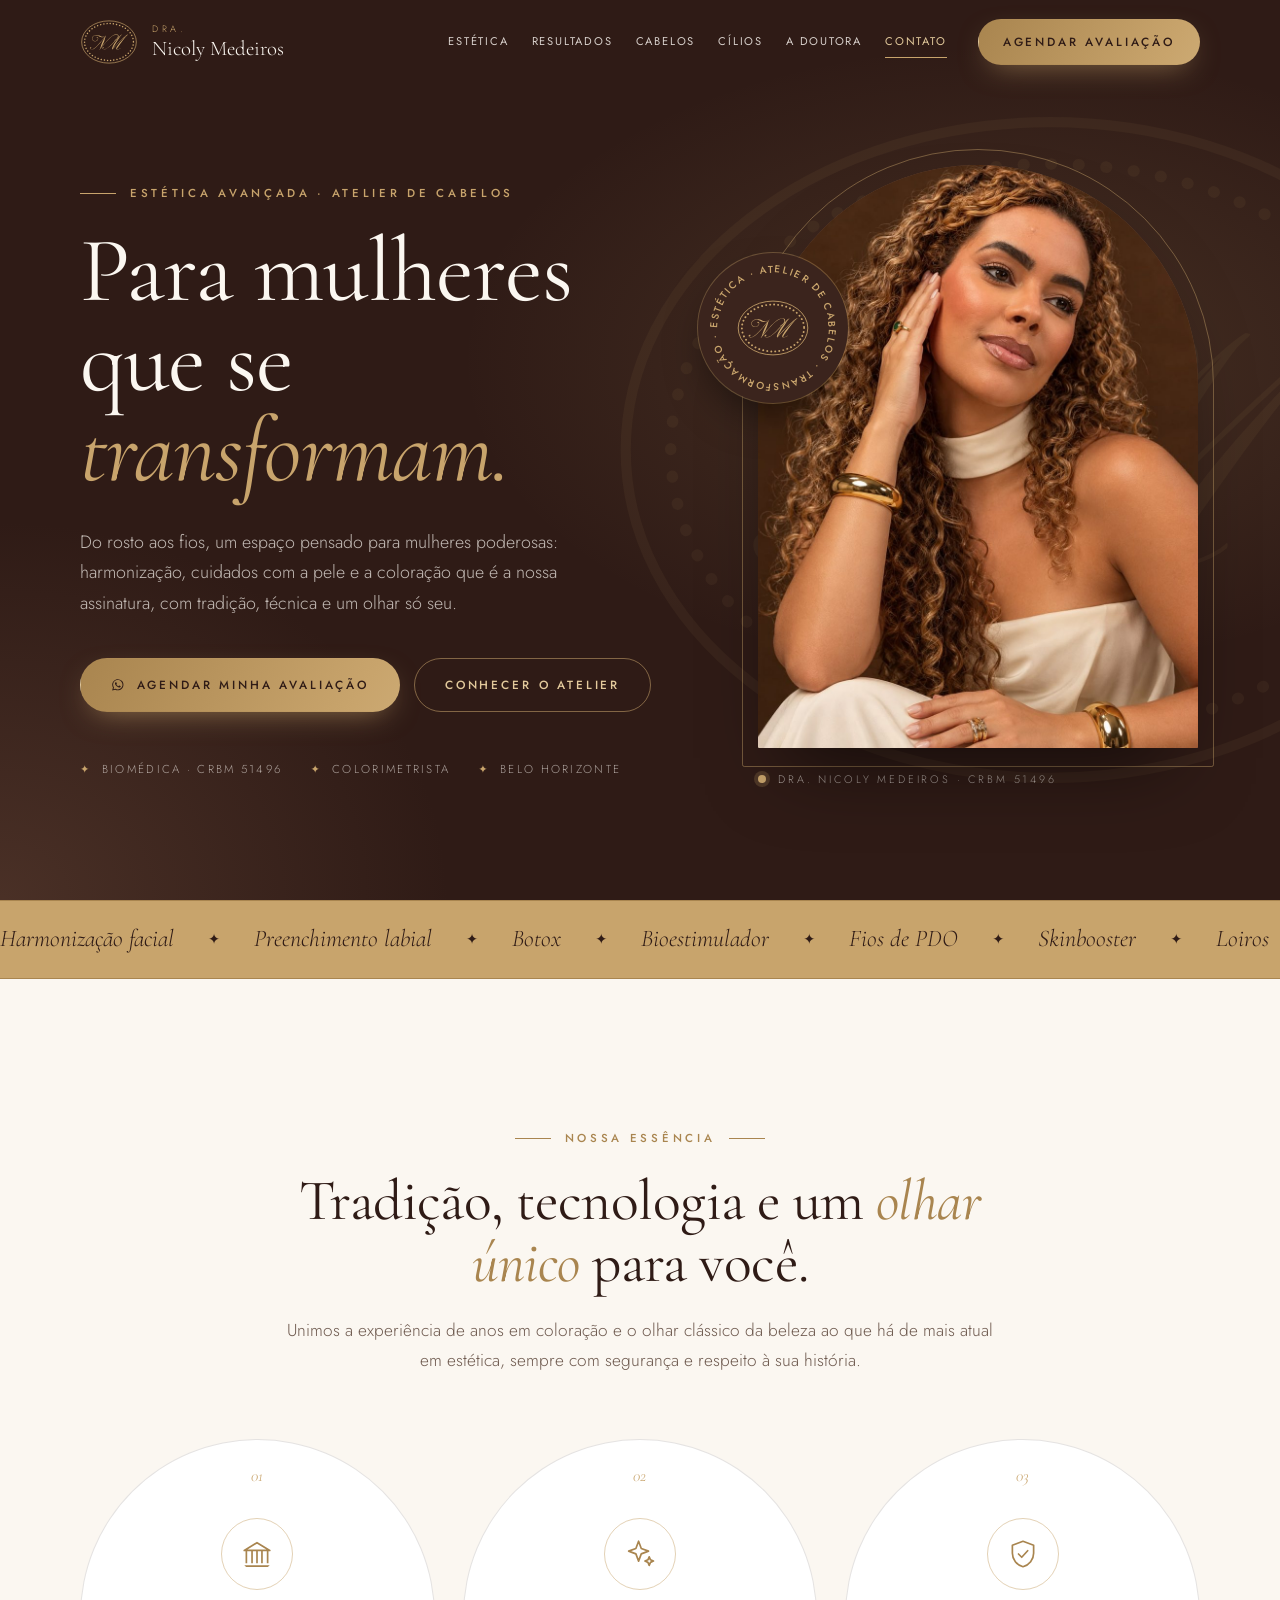
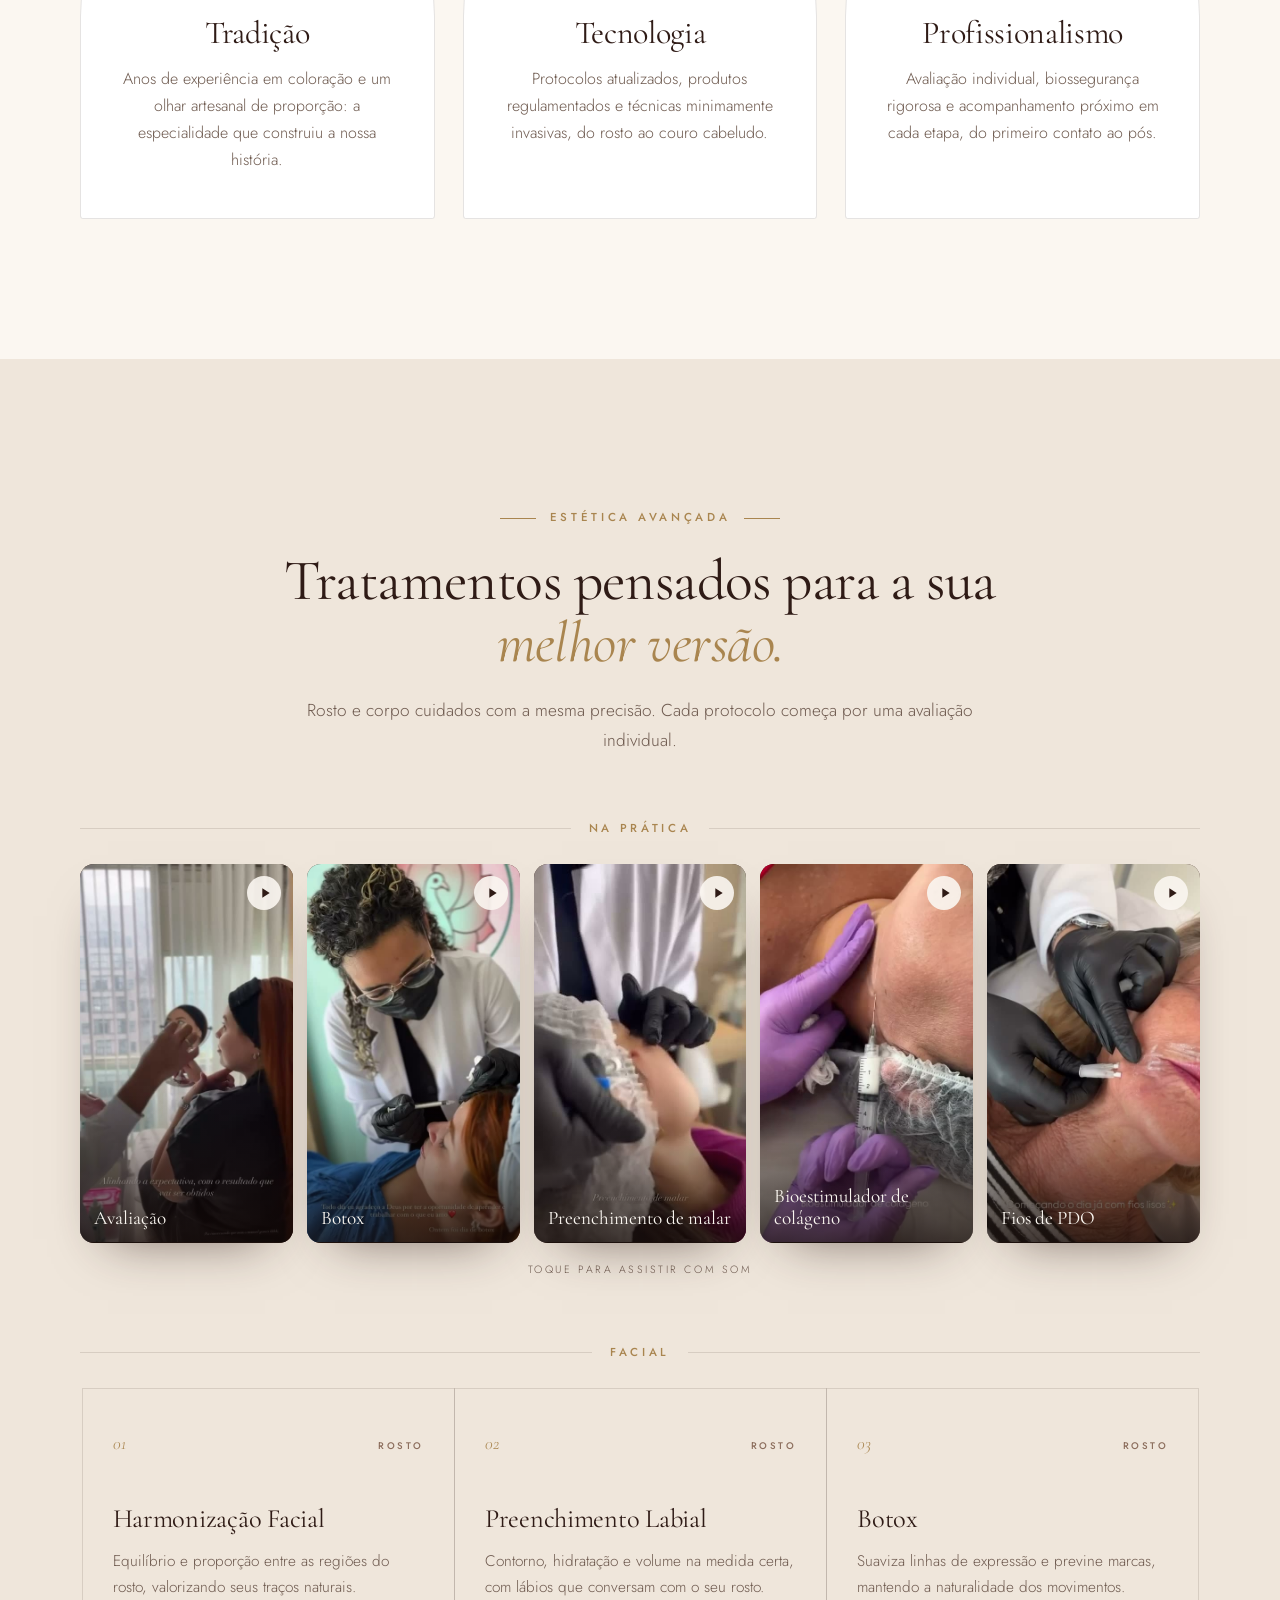
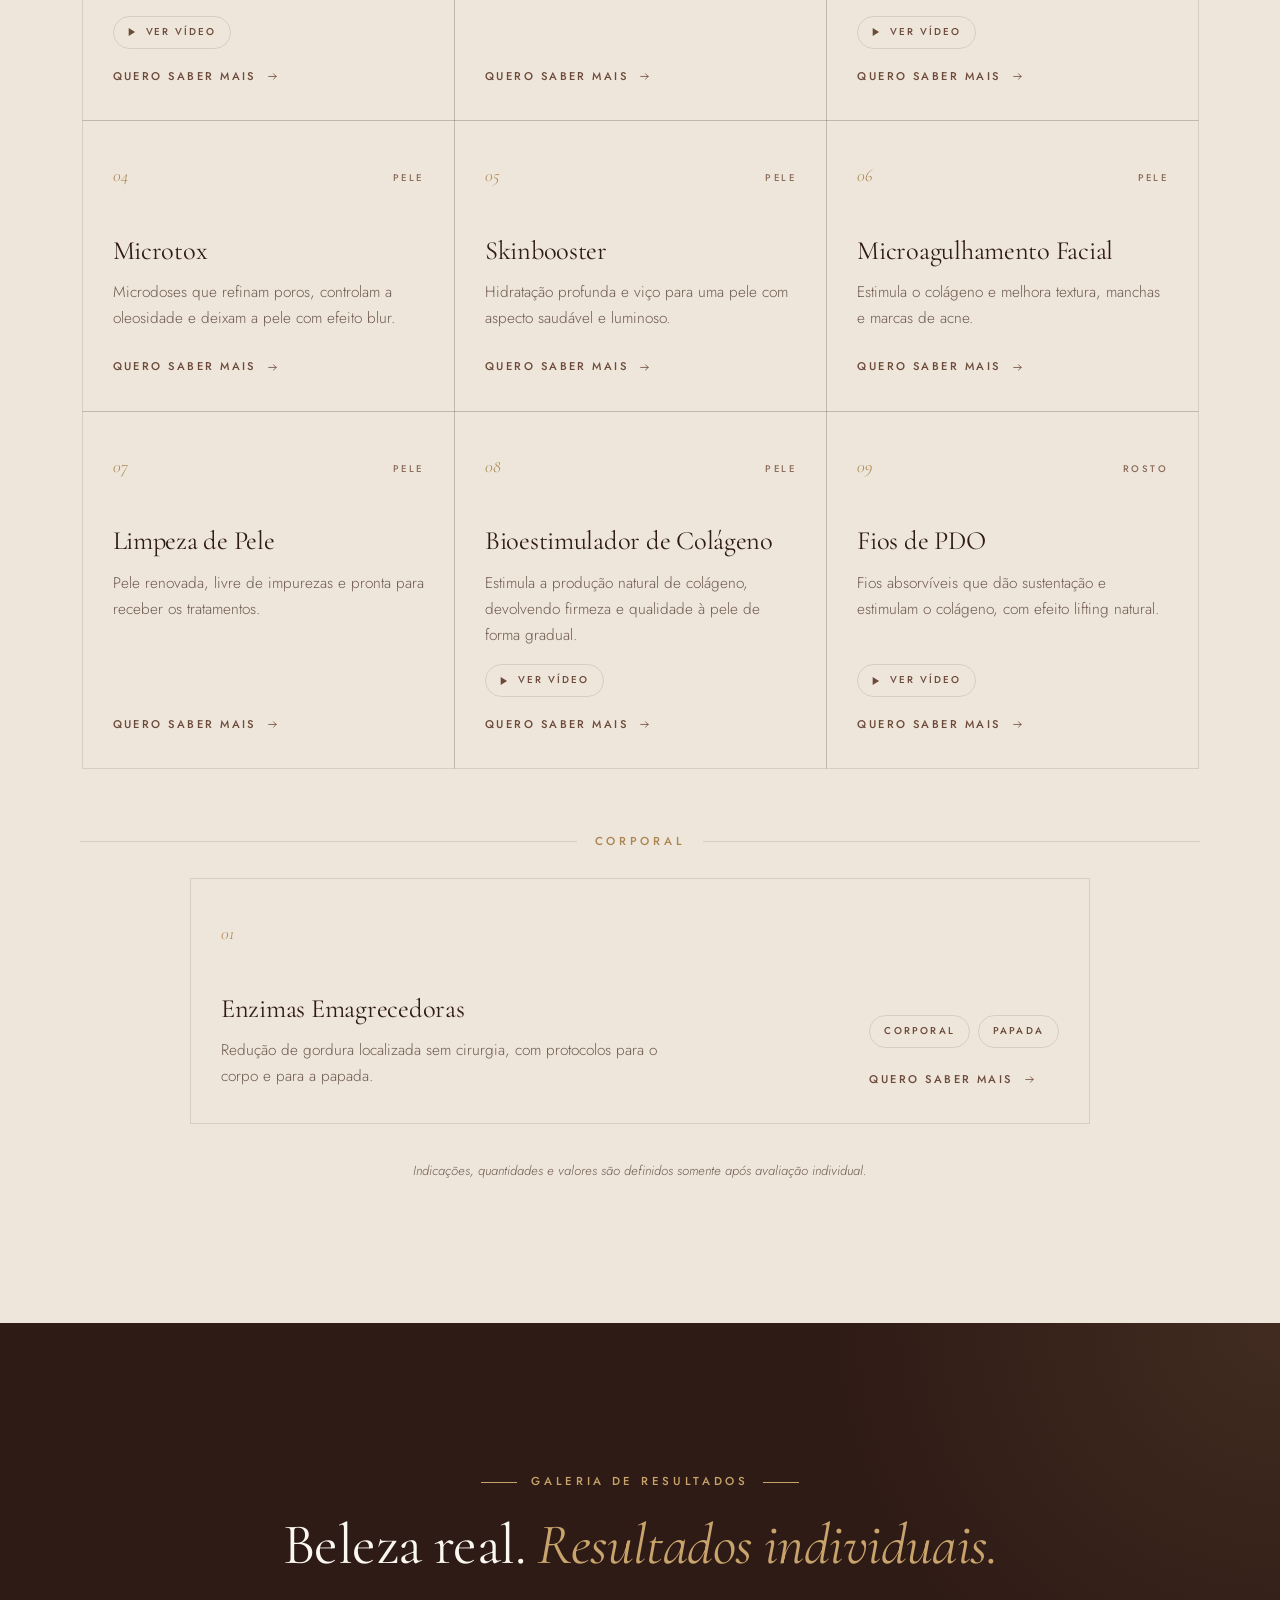
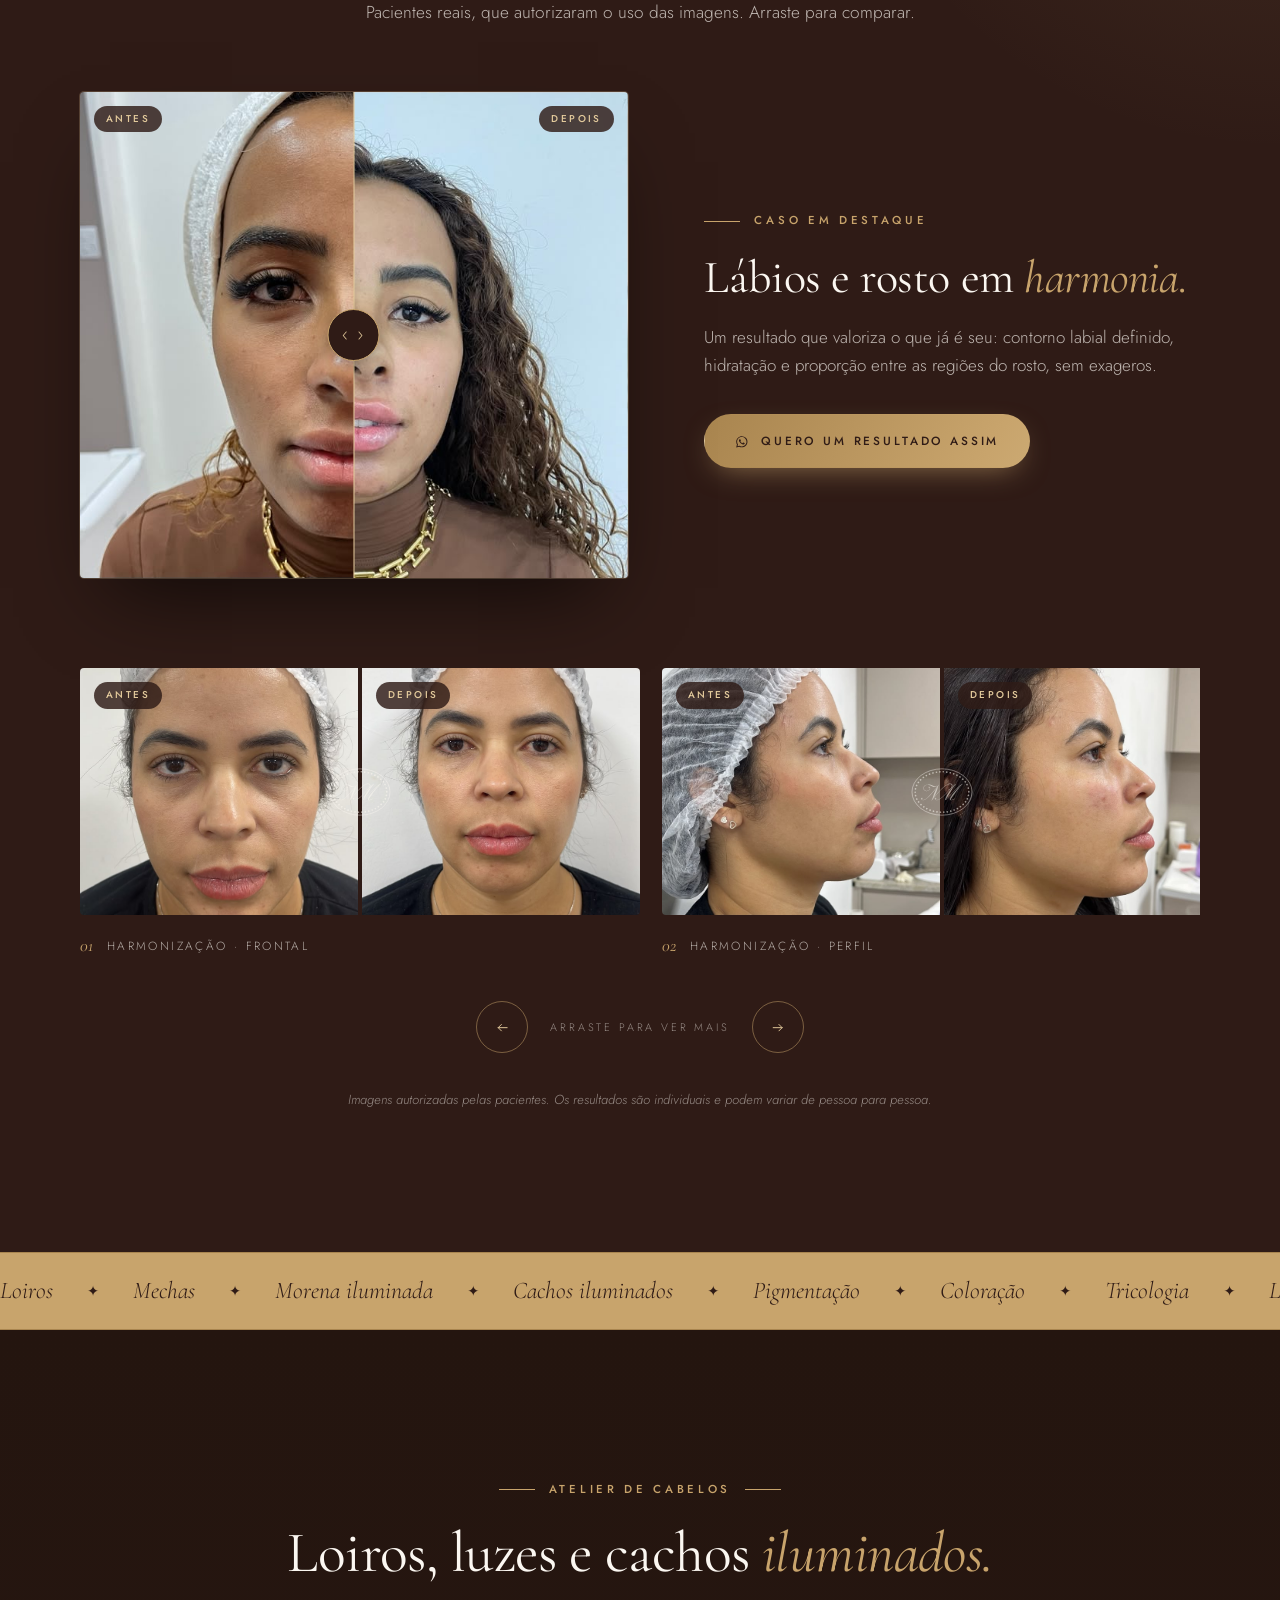
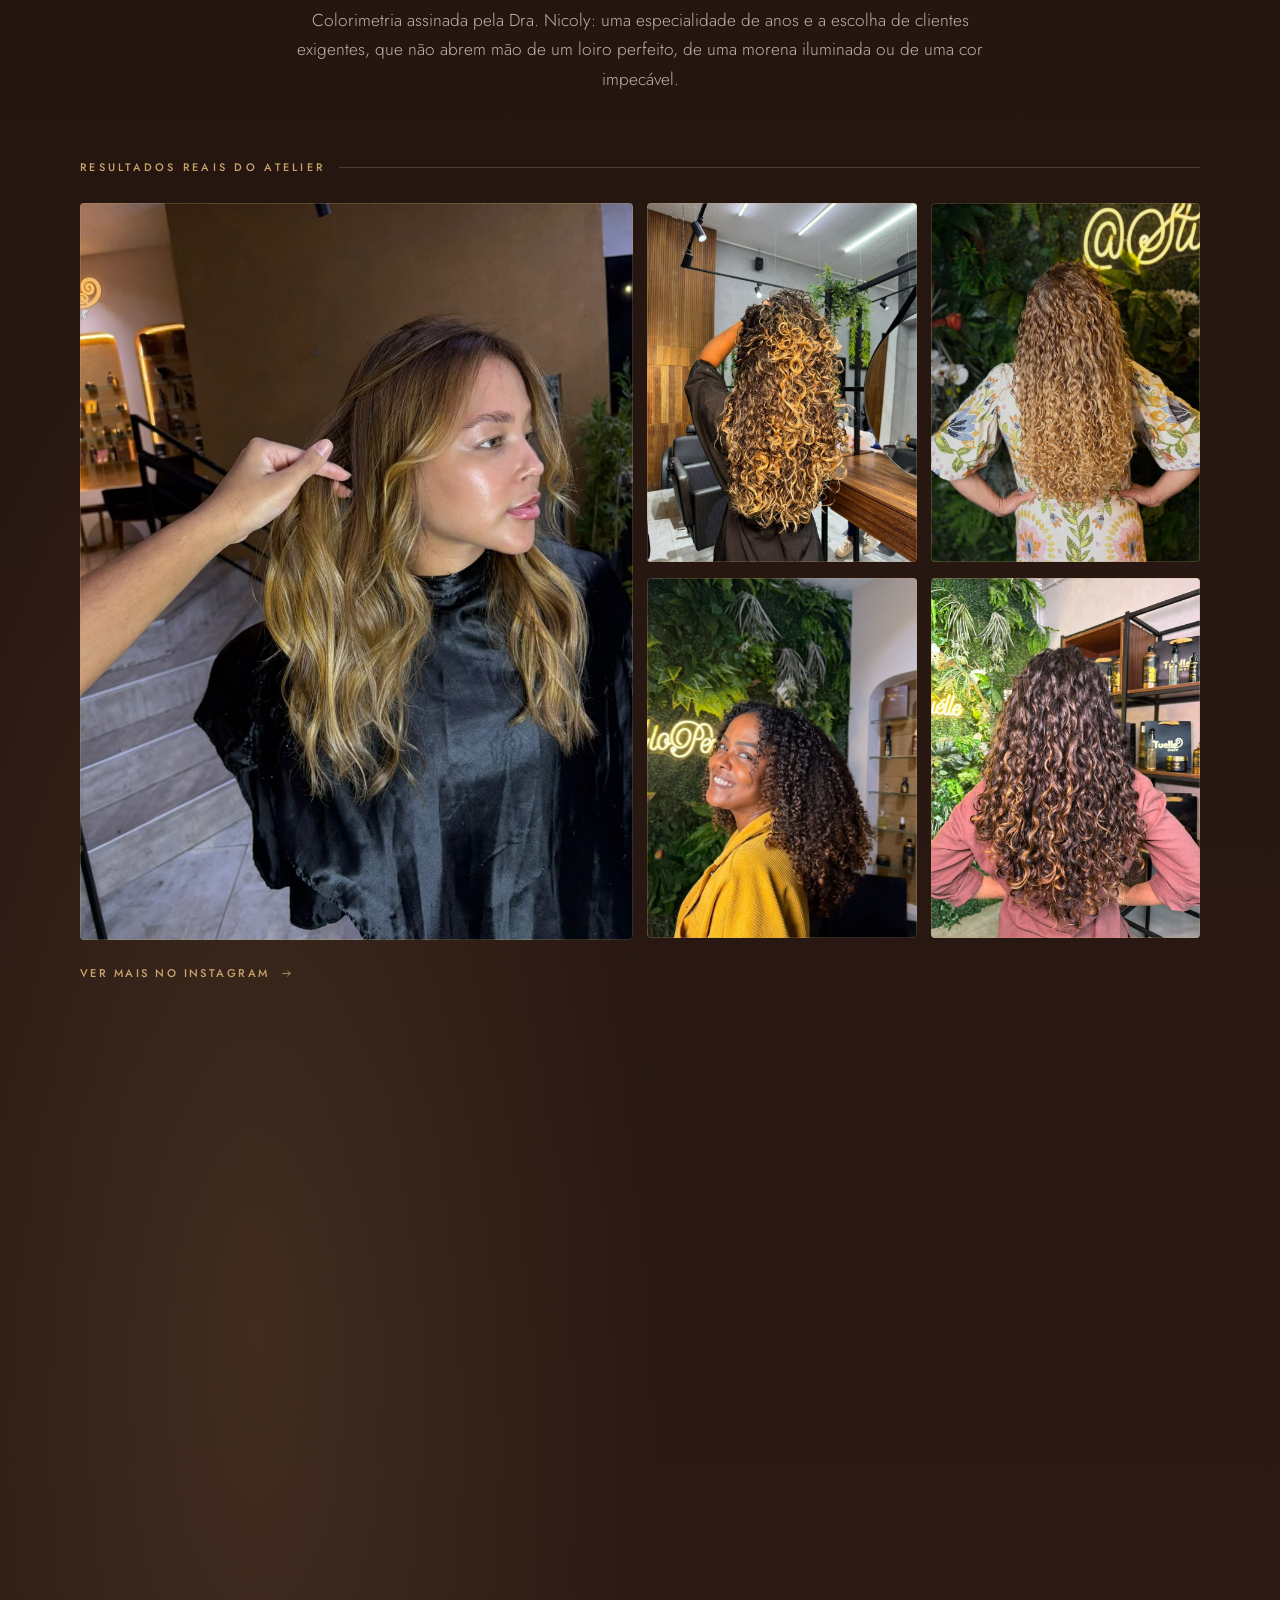
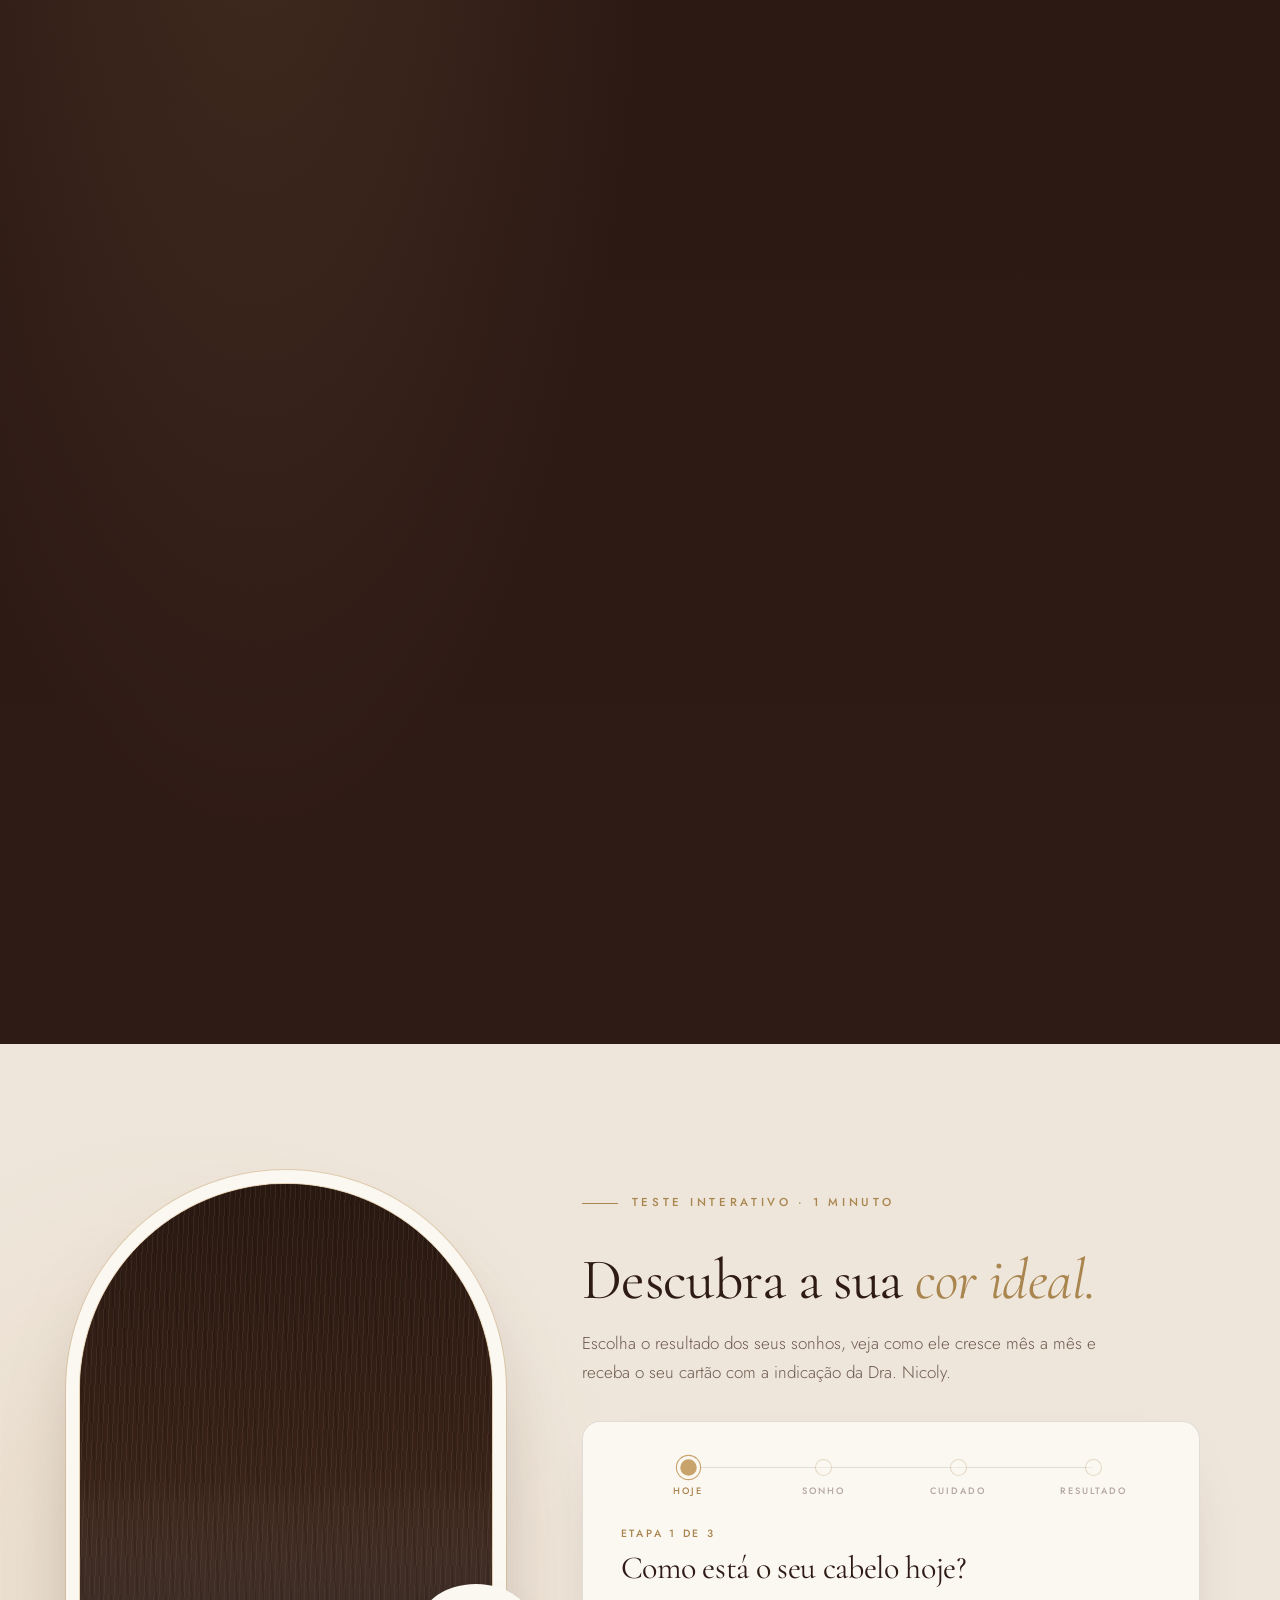
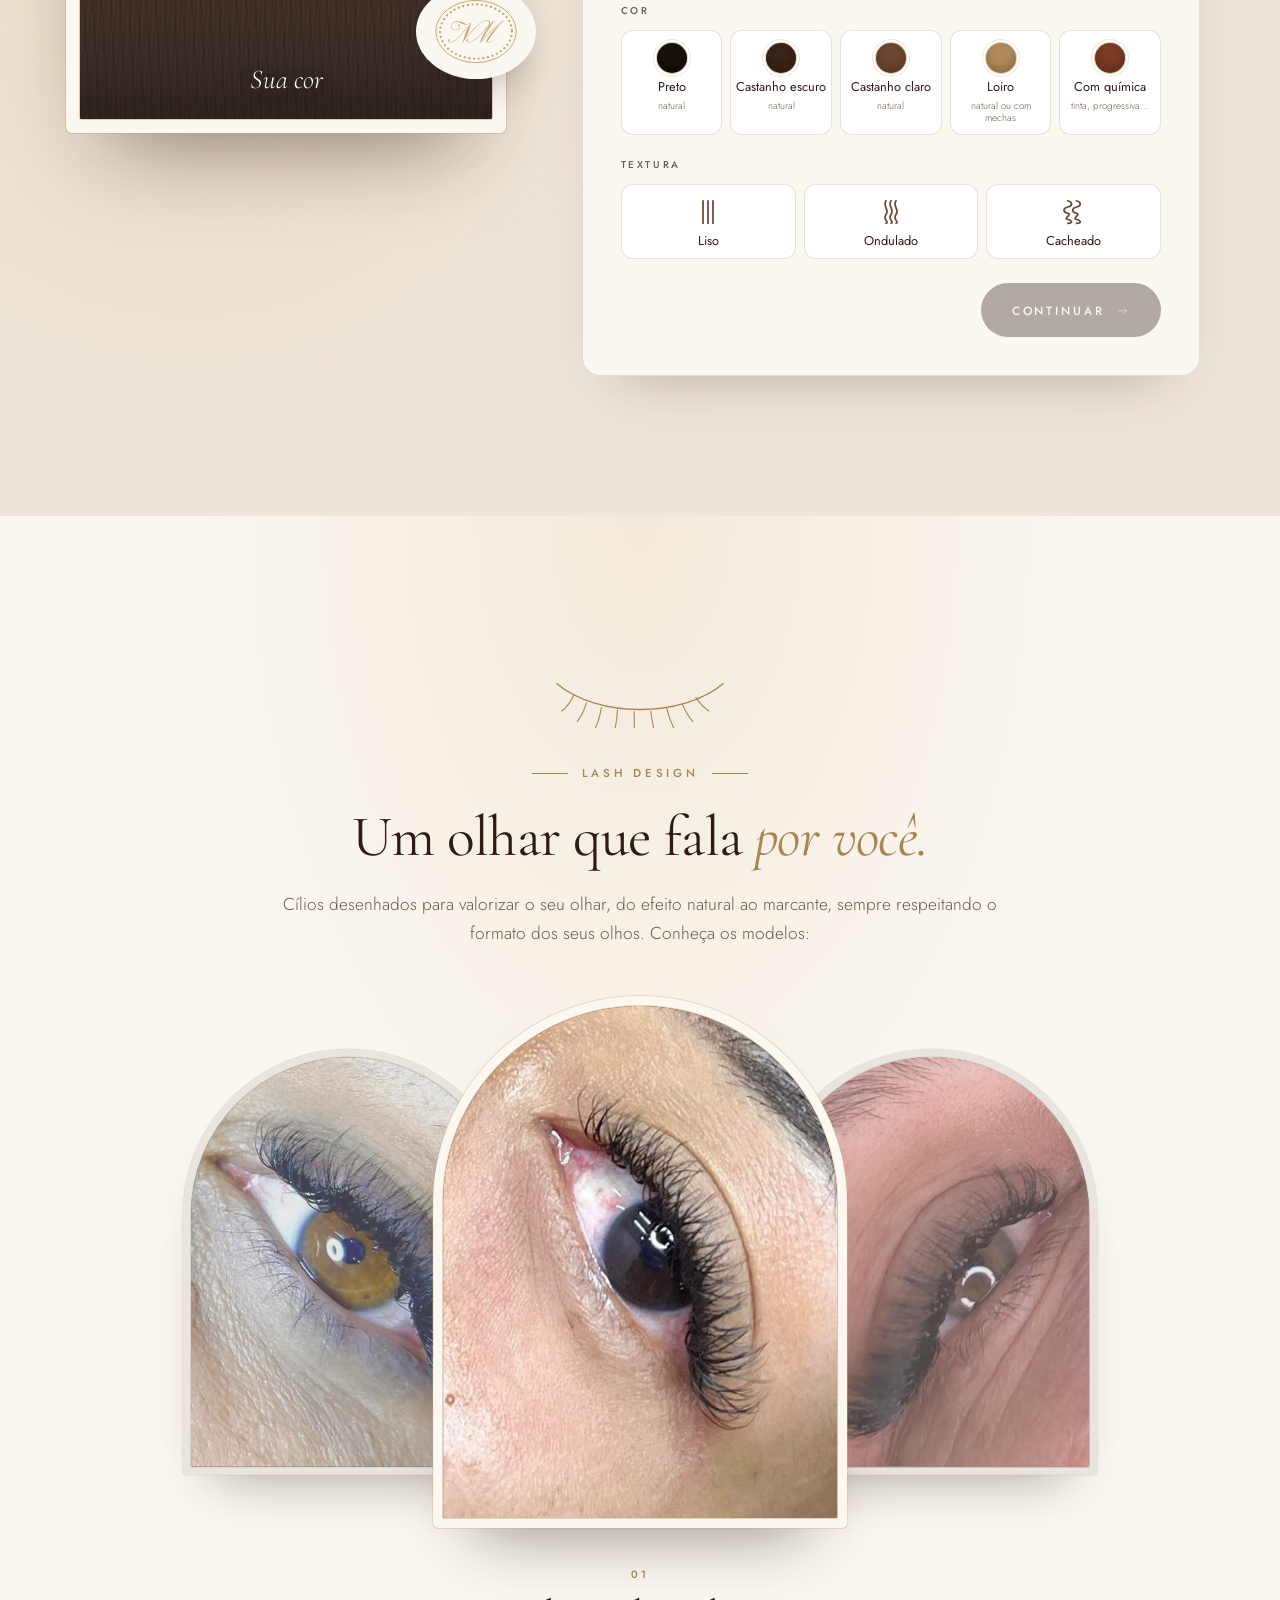
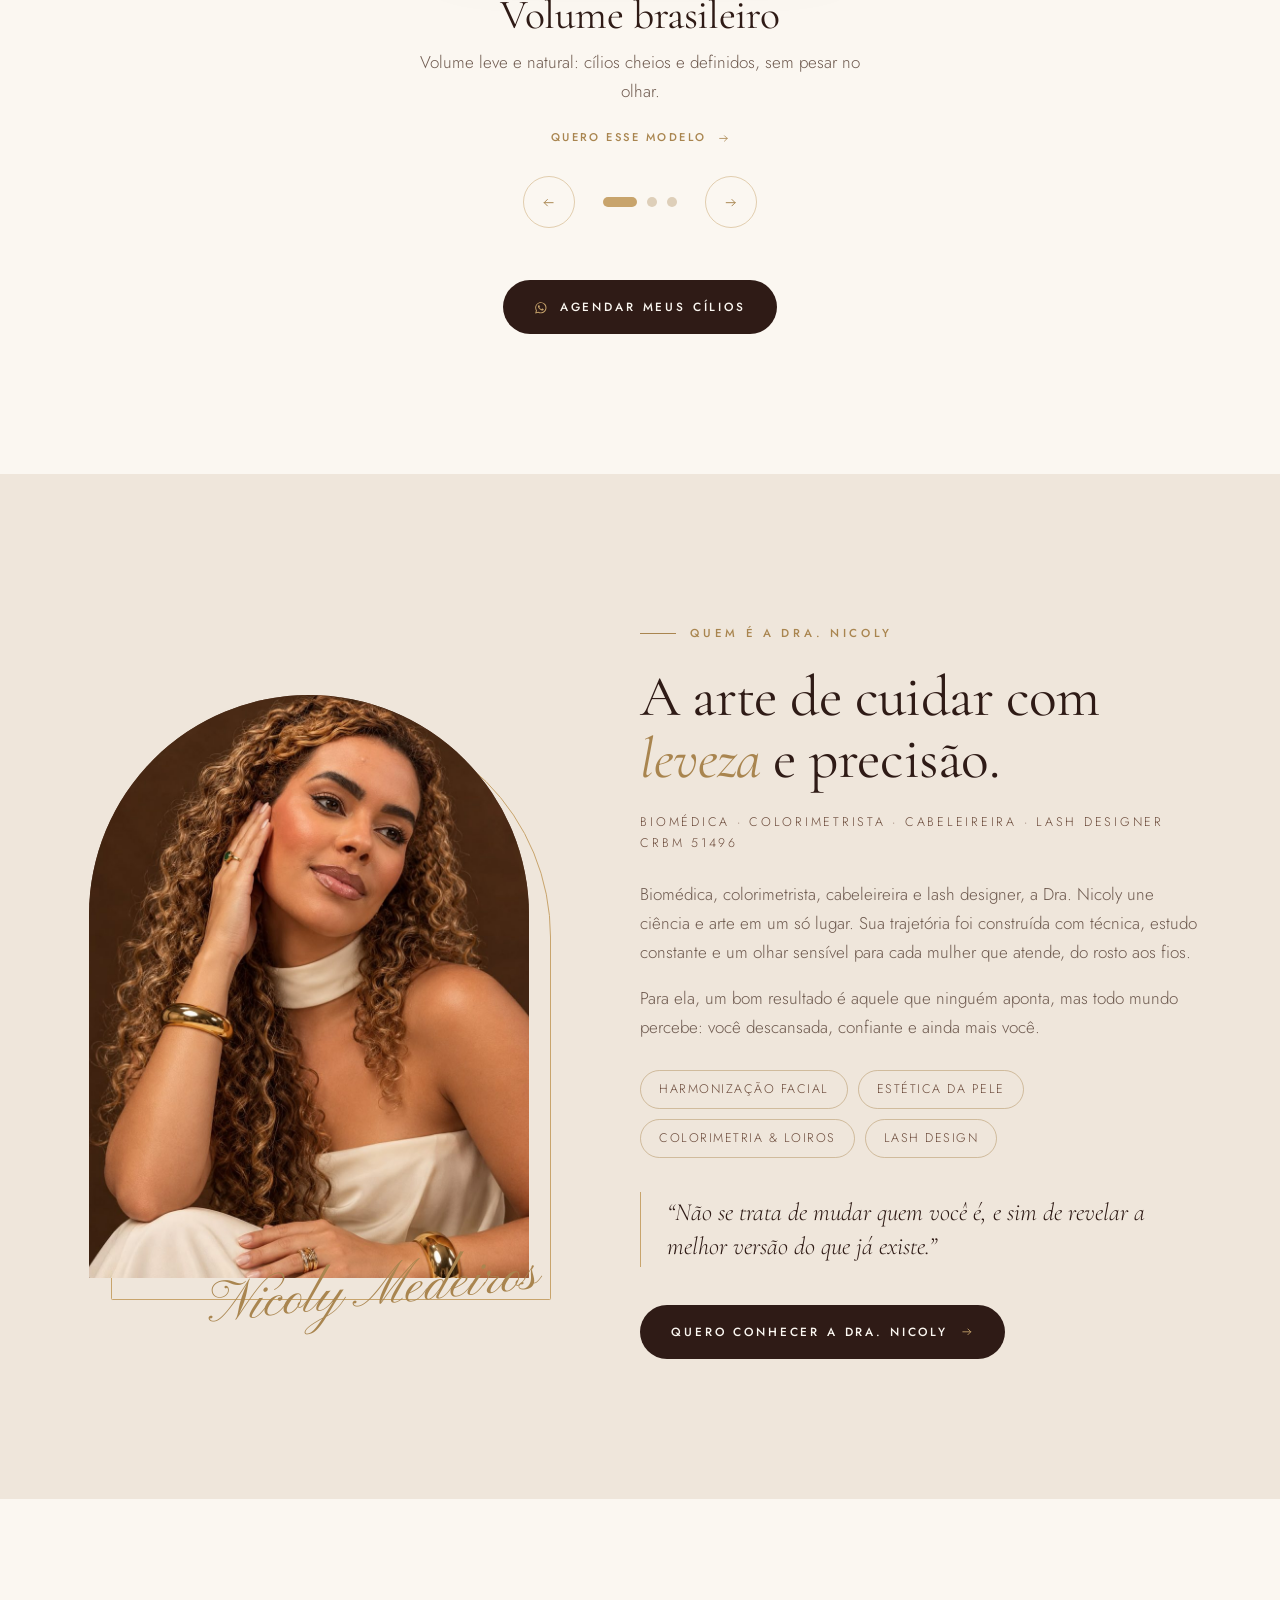
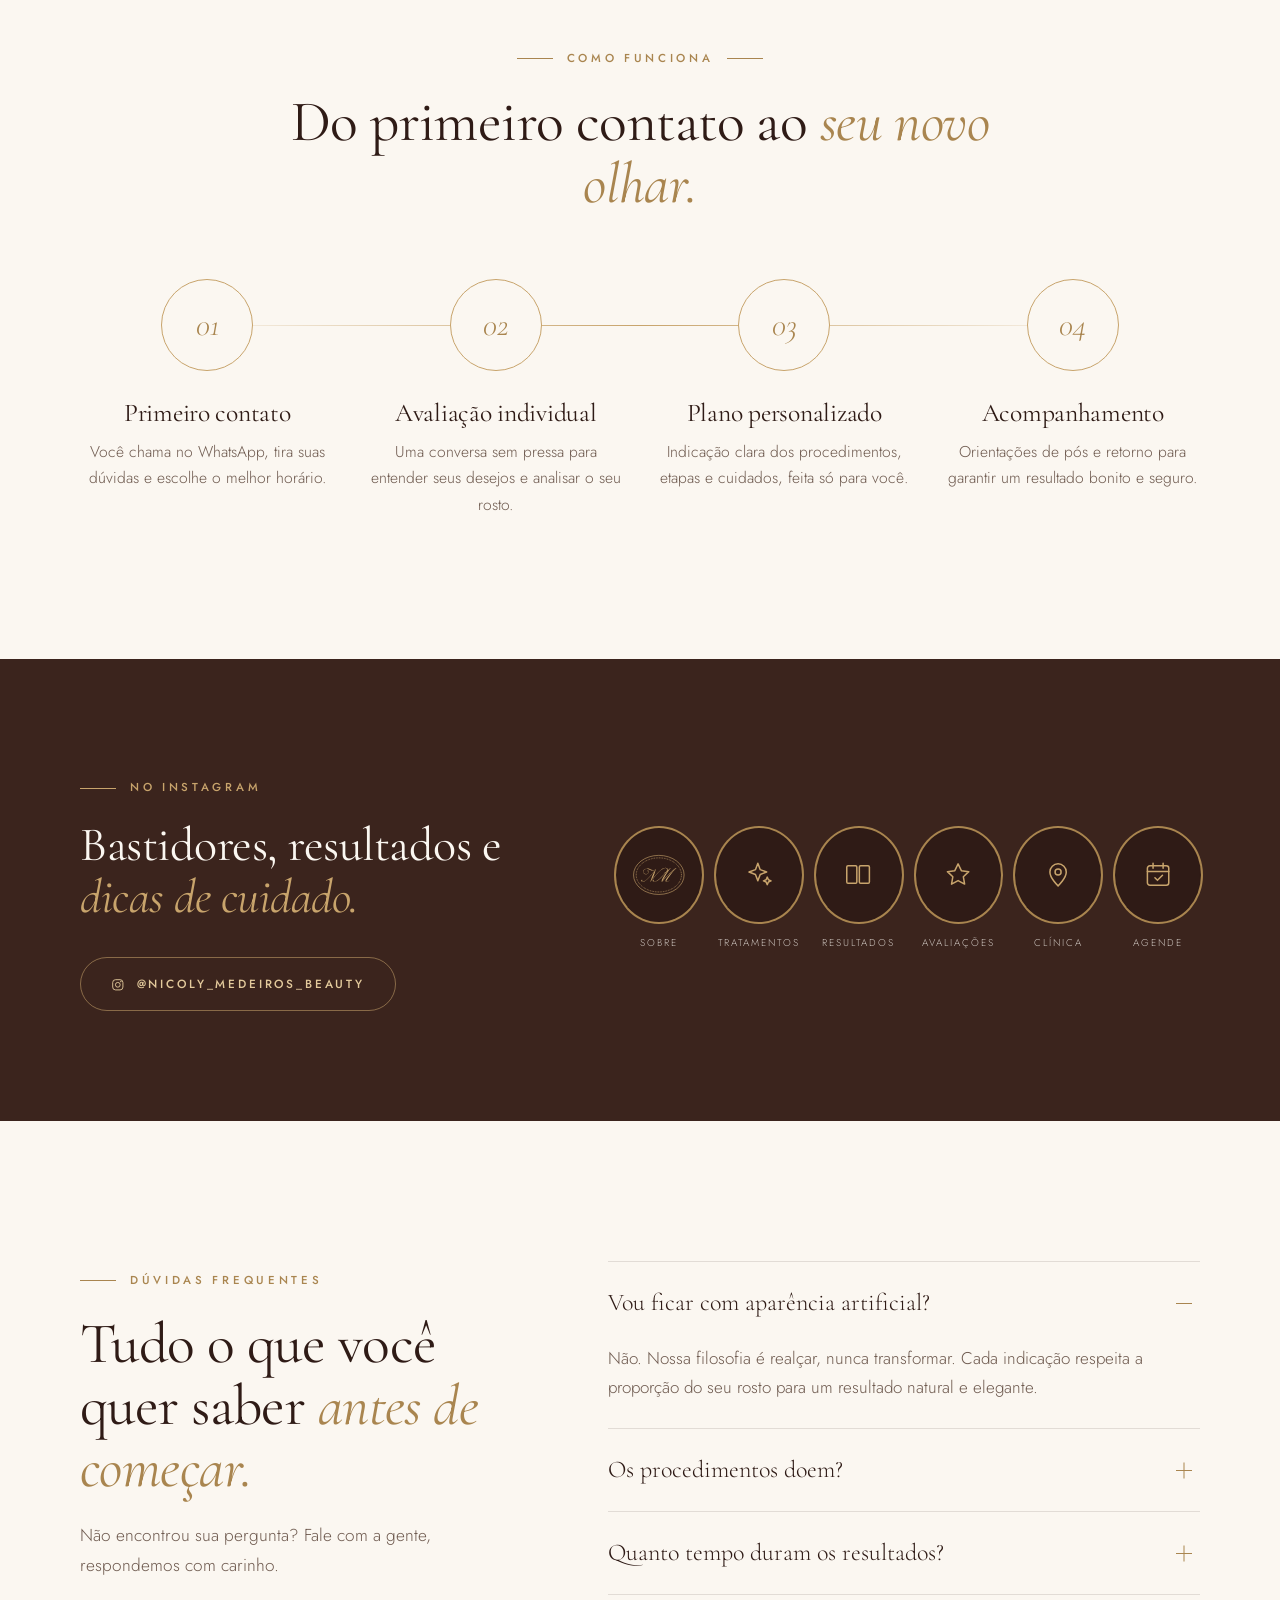
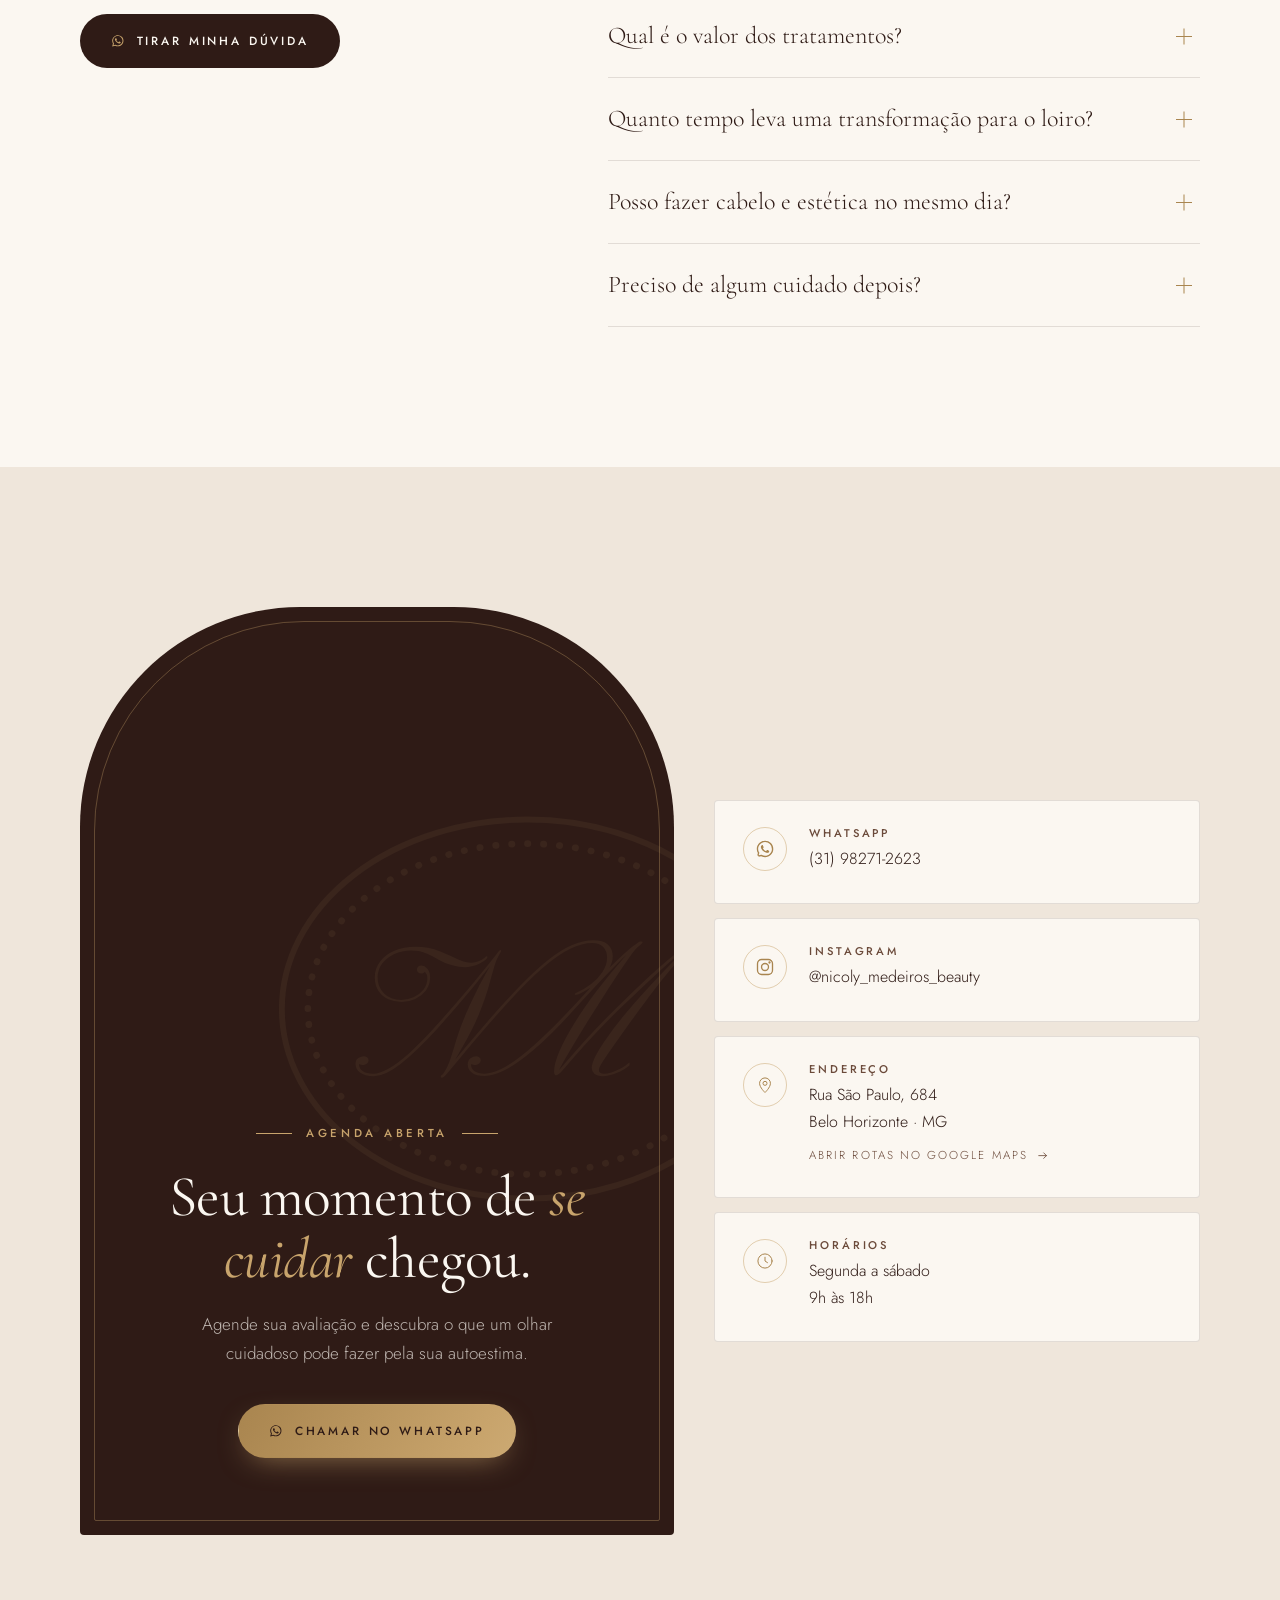
==== commit 1718df4c: "Cartão do teste: JPG em alta qualidade, páginas por tom com prévia no WhatsApp e link do cartão na m" ====
--- a/index.html
+++ b/index.html
@@ -21,7 +21,7 @@
   <link rel="preconnect" href="https://fonts.googleapis.com">
   <link rel="preconnect" href="https://fonts.gstatic.com" crossorigin>
   <link href="https://fonts.googleapis.com/css2?family=Cormorant+Garamond:ital,wght@0,400;0,500;0,600;1,400;1,500&family=Jost:wght@300;400;500&family=Pinyon+Script&display=swap" rel="stylesheet">
-  <link rel="stylesheet" href="assets/css/style.css?v=202611231946">
+  <link rel="stylesheet" href="assets/css/style.css?v=202611232001">
   <script type="application/ld+json">
 {
   "@context": "https://schema.org",
@@ -908,7 +908,7 @@
   <svg class="ico"><use href="#i-wa"/></svg><span>Agendar</span>
 </a>
 
-<script src="assets/js/main.js?v=202611231946" defer></script>
+<script src="assets/js/main.js?v=202611232001" defer></script>
 <dialog class="vmodal" id="vmodal" aria-label="Vídeo do procedimento">
   <button type="button" class="vmodal__close" data-vclose aria-label="Fechar vídeo">&times;</button>
   <video class="vmodal__video" controls playsinline></video>
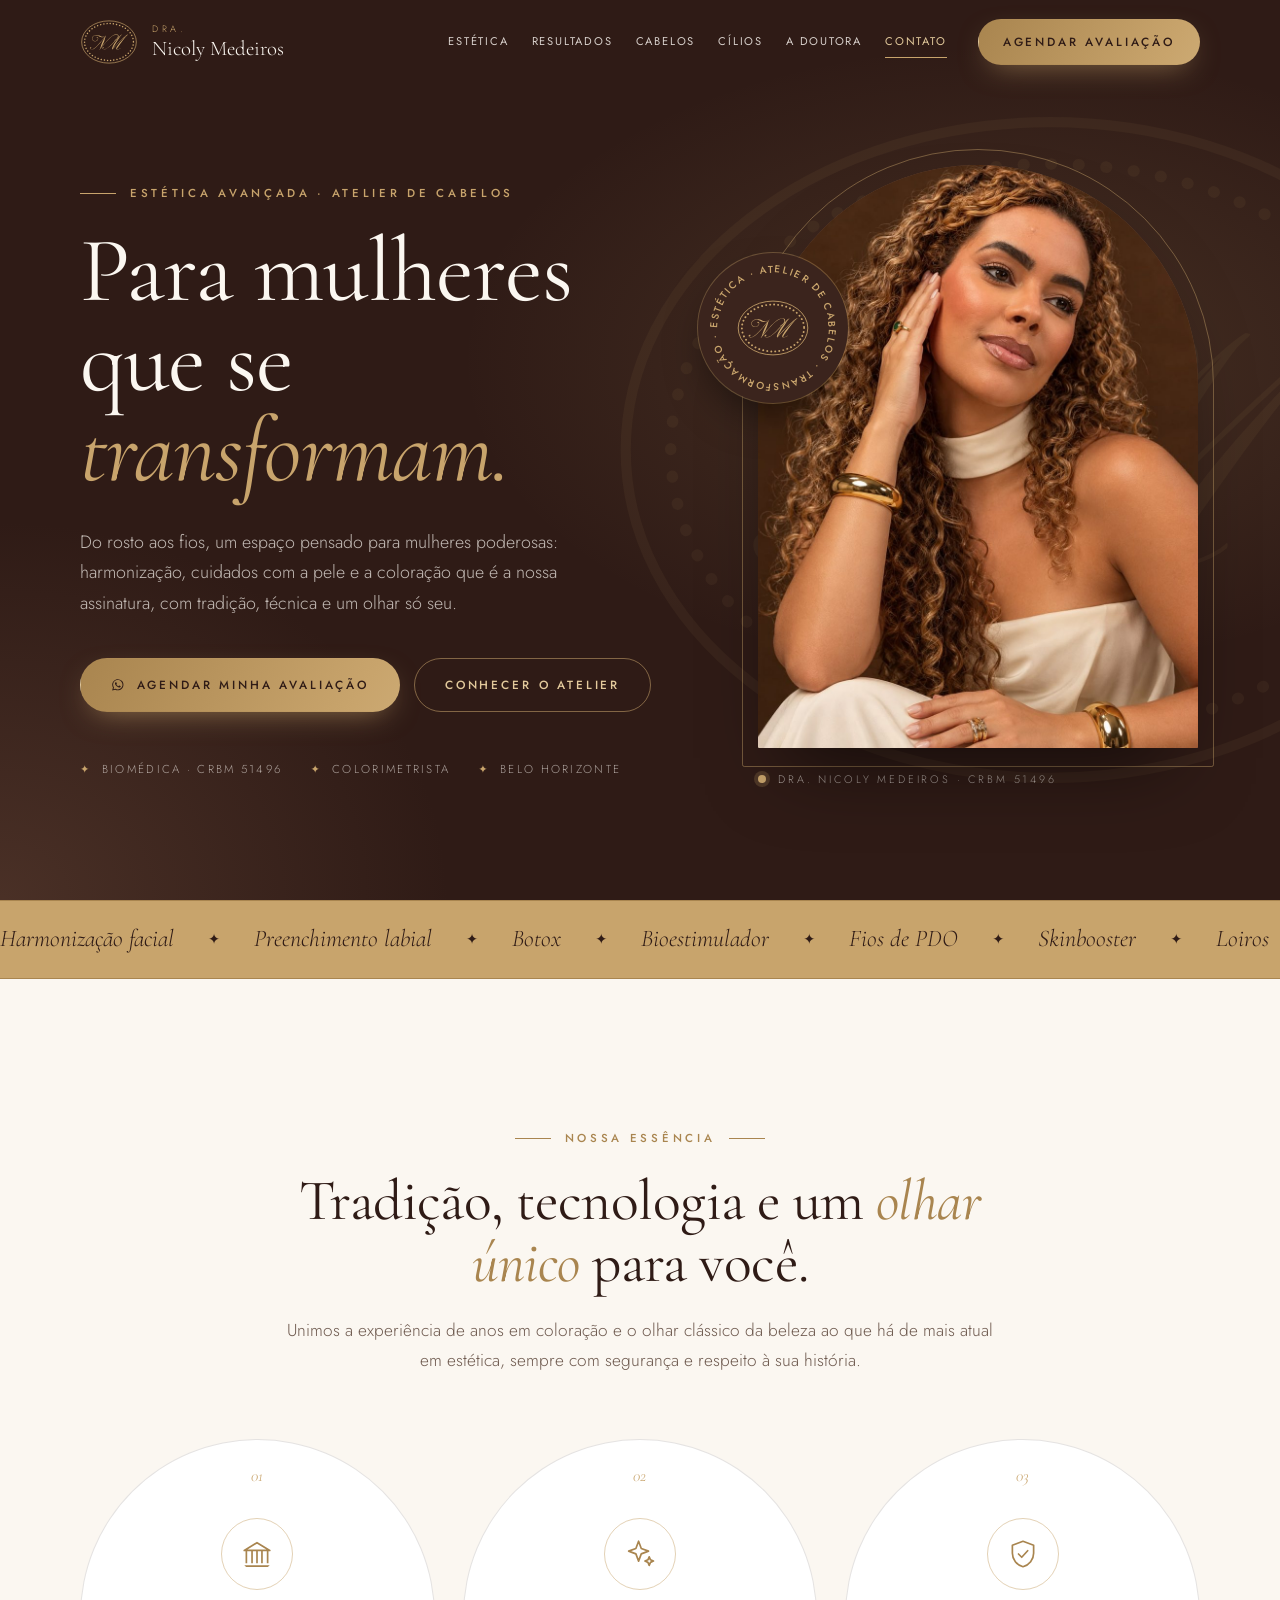
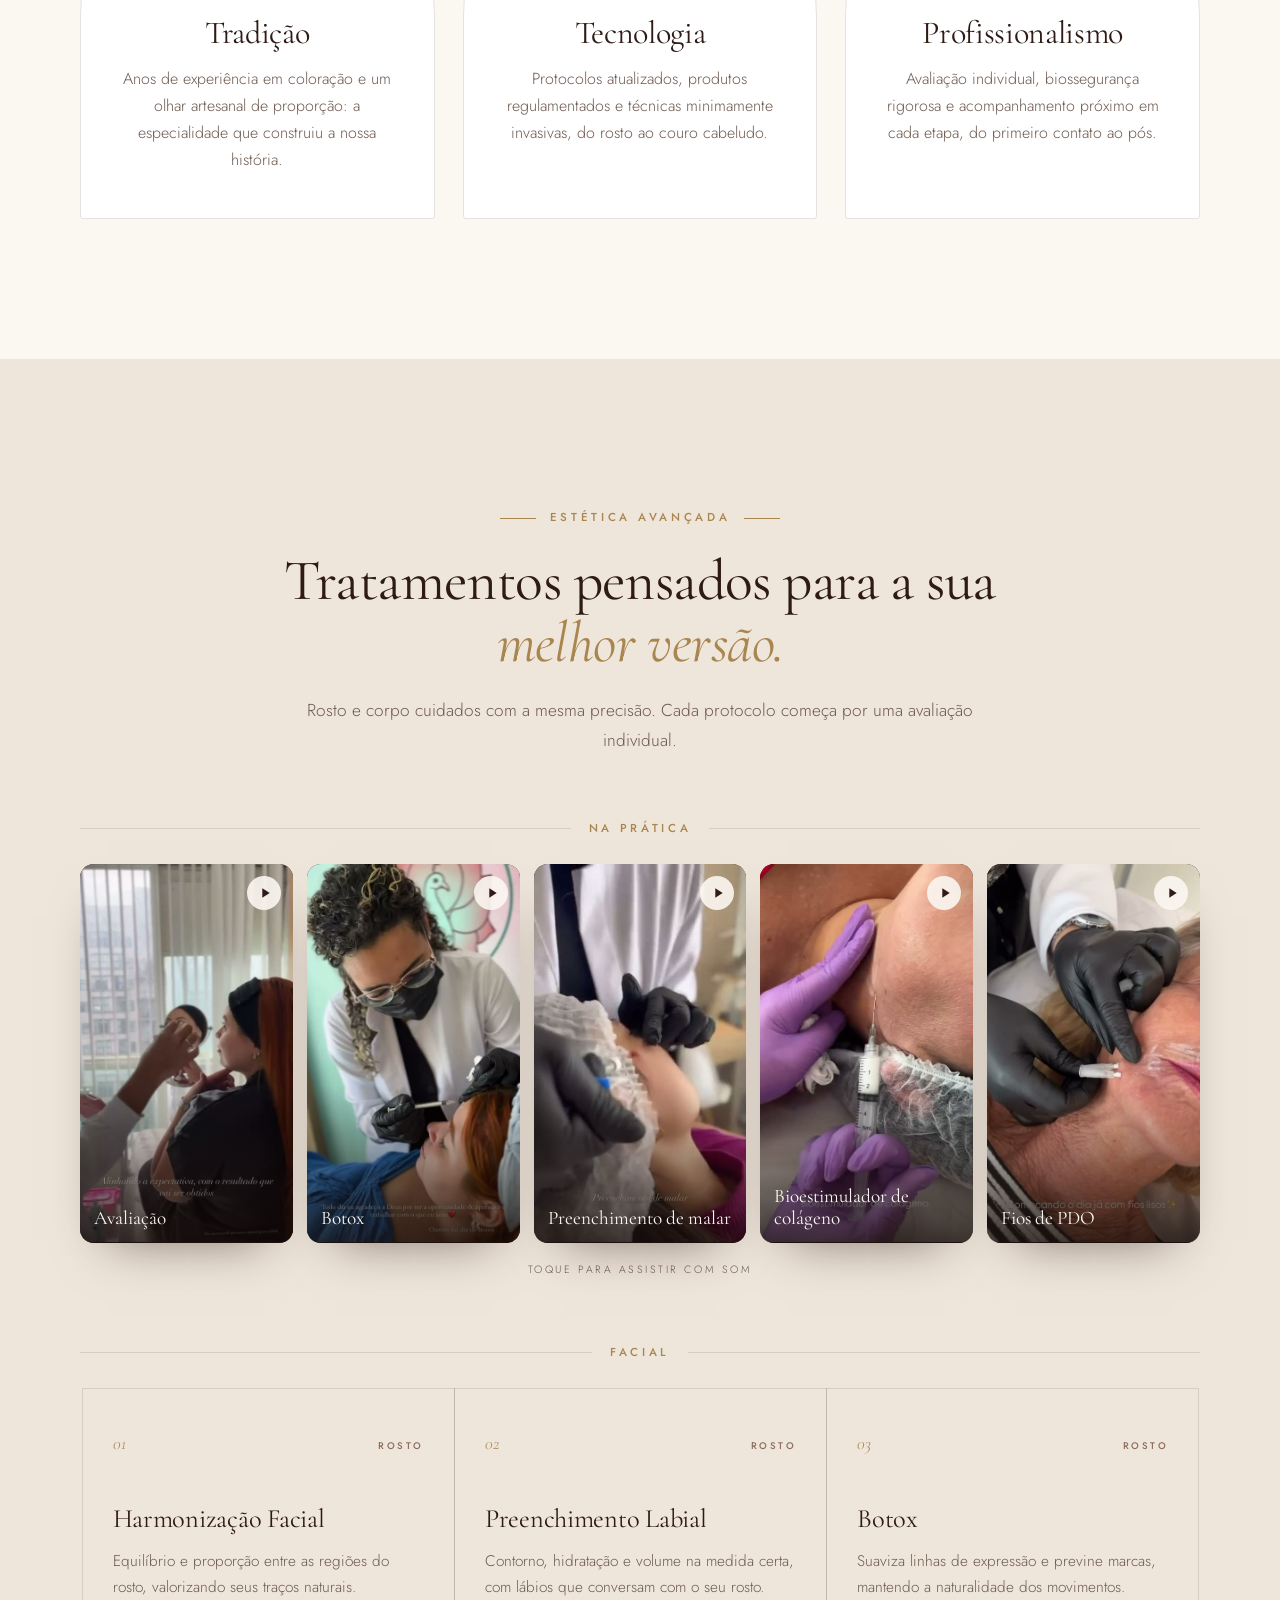
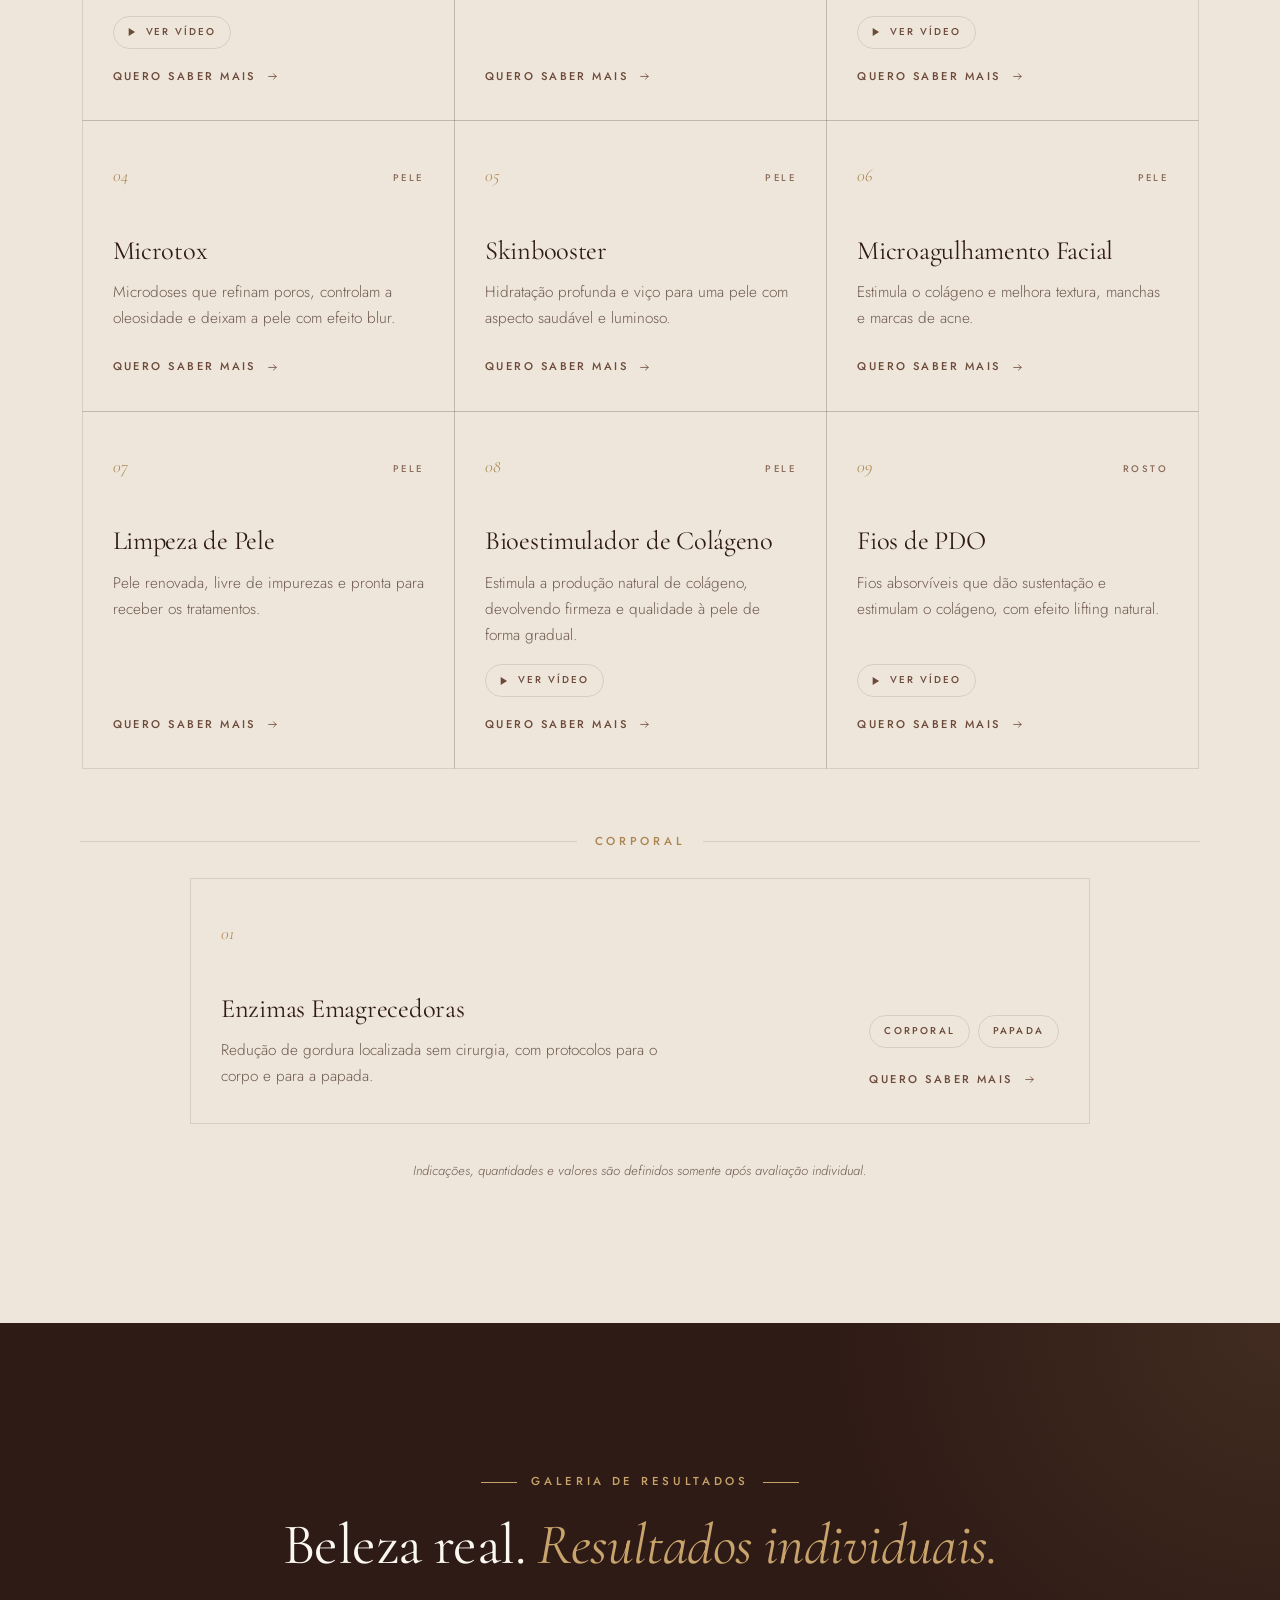
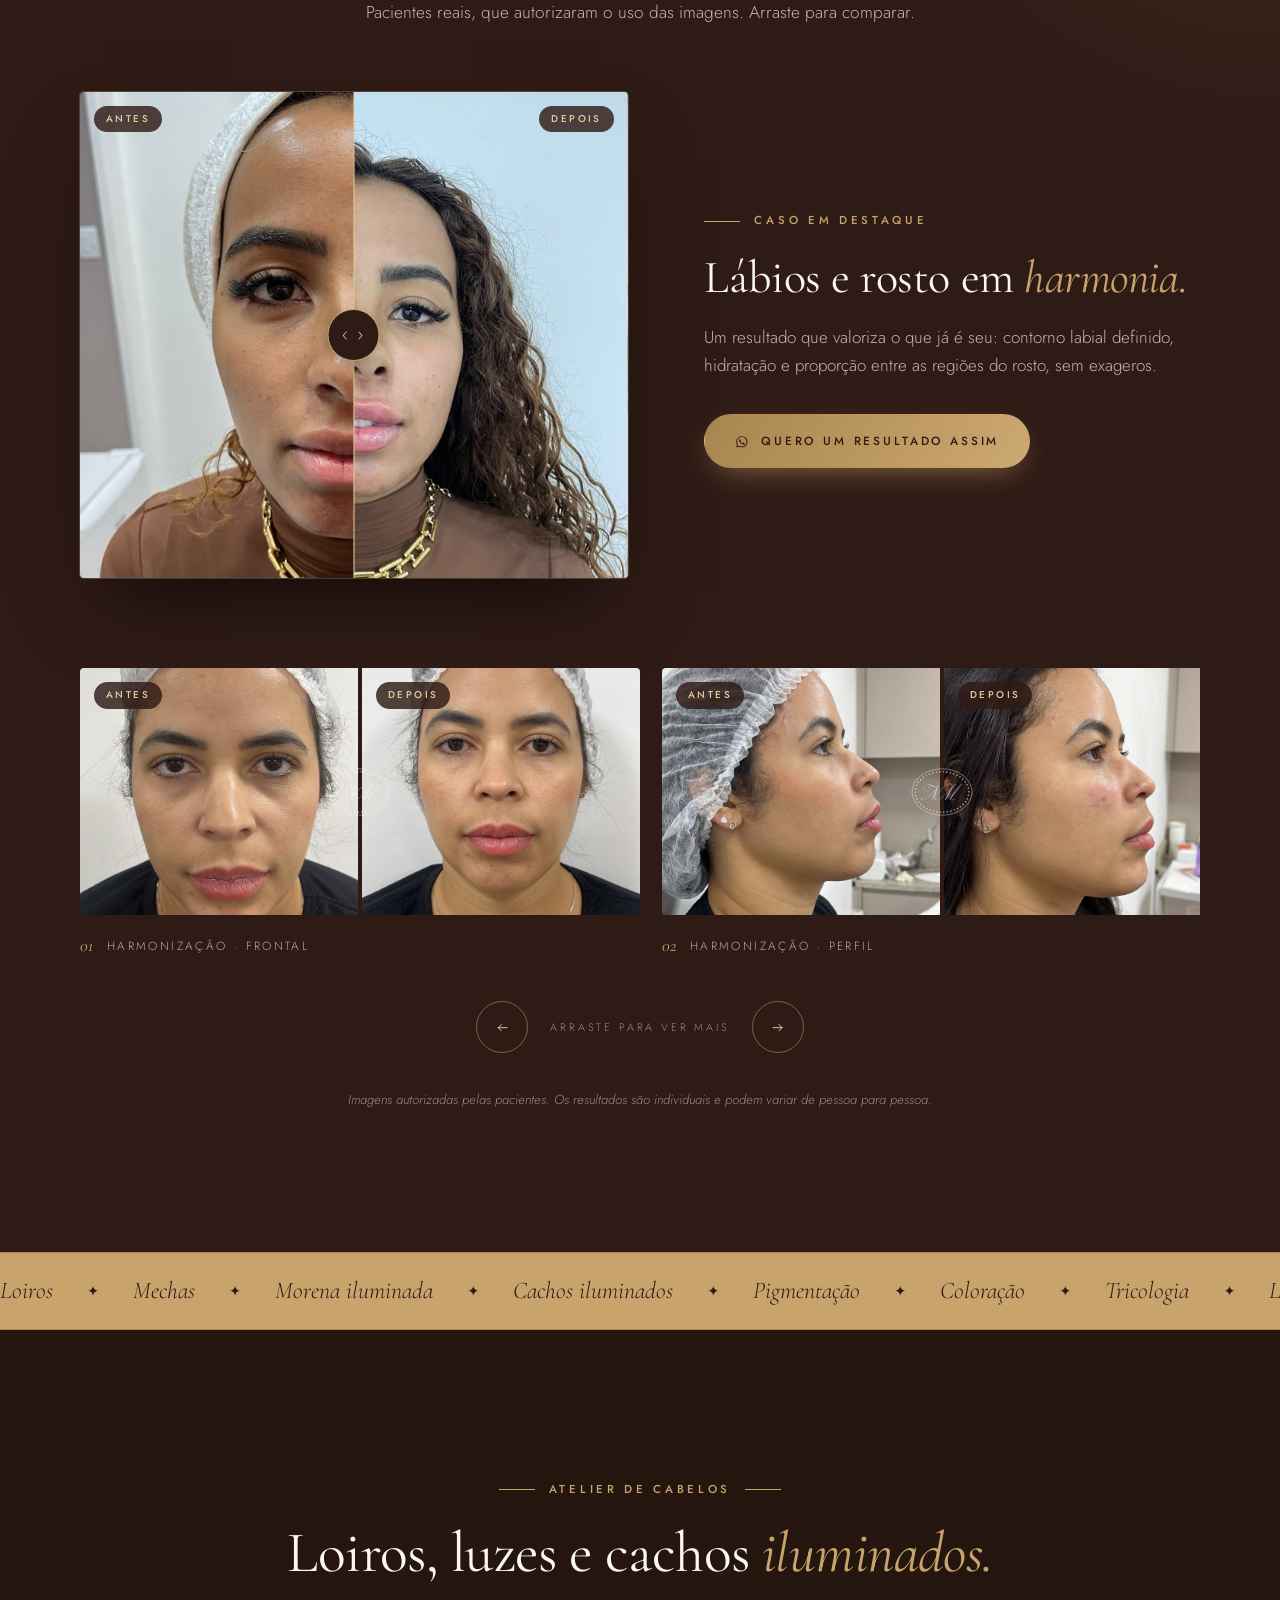
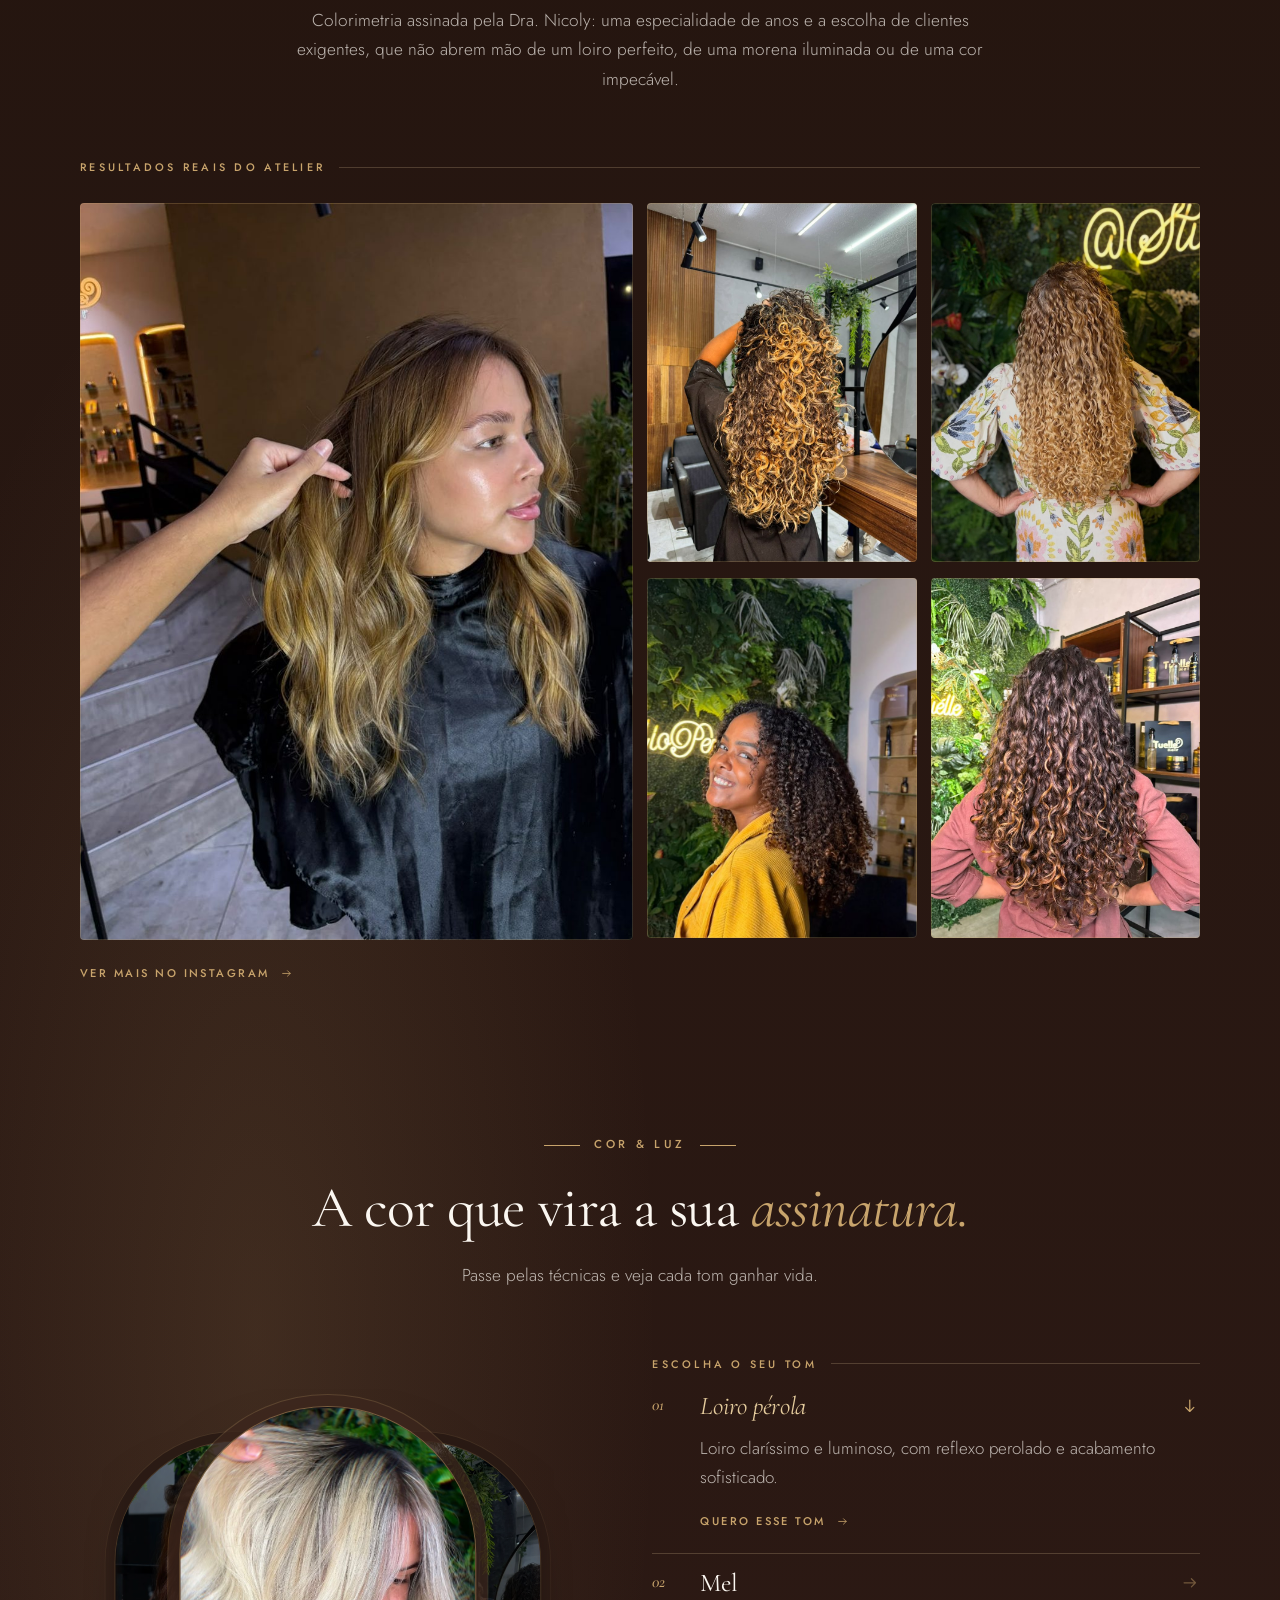
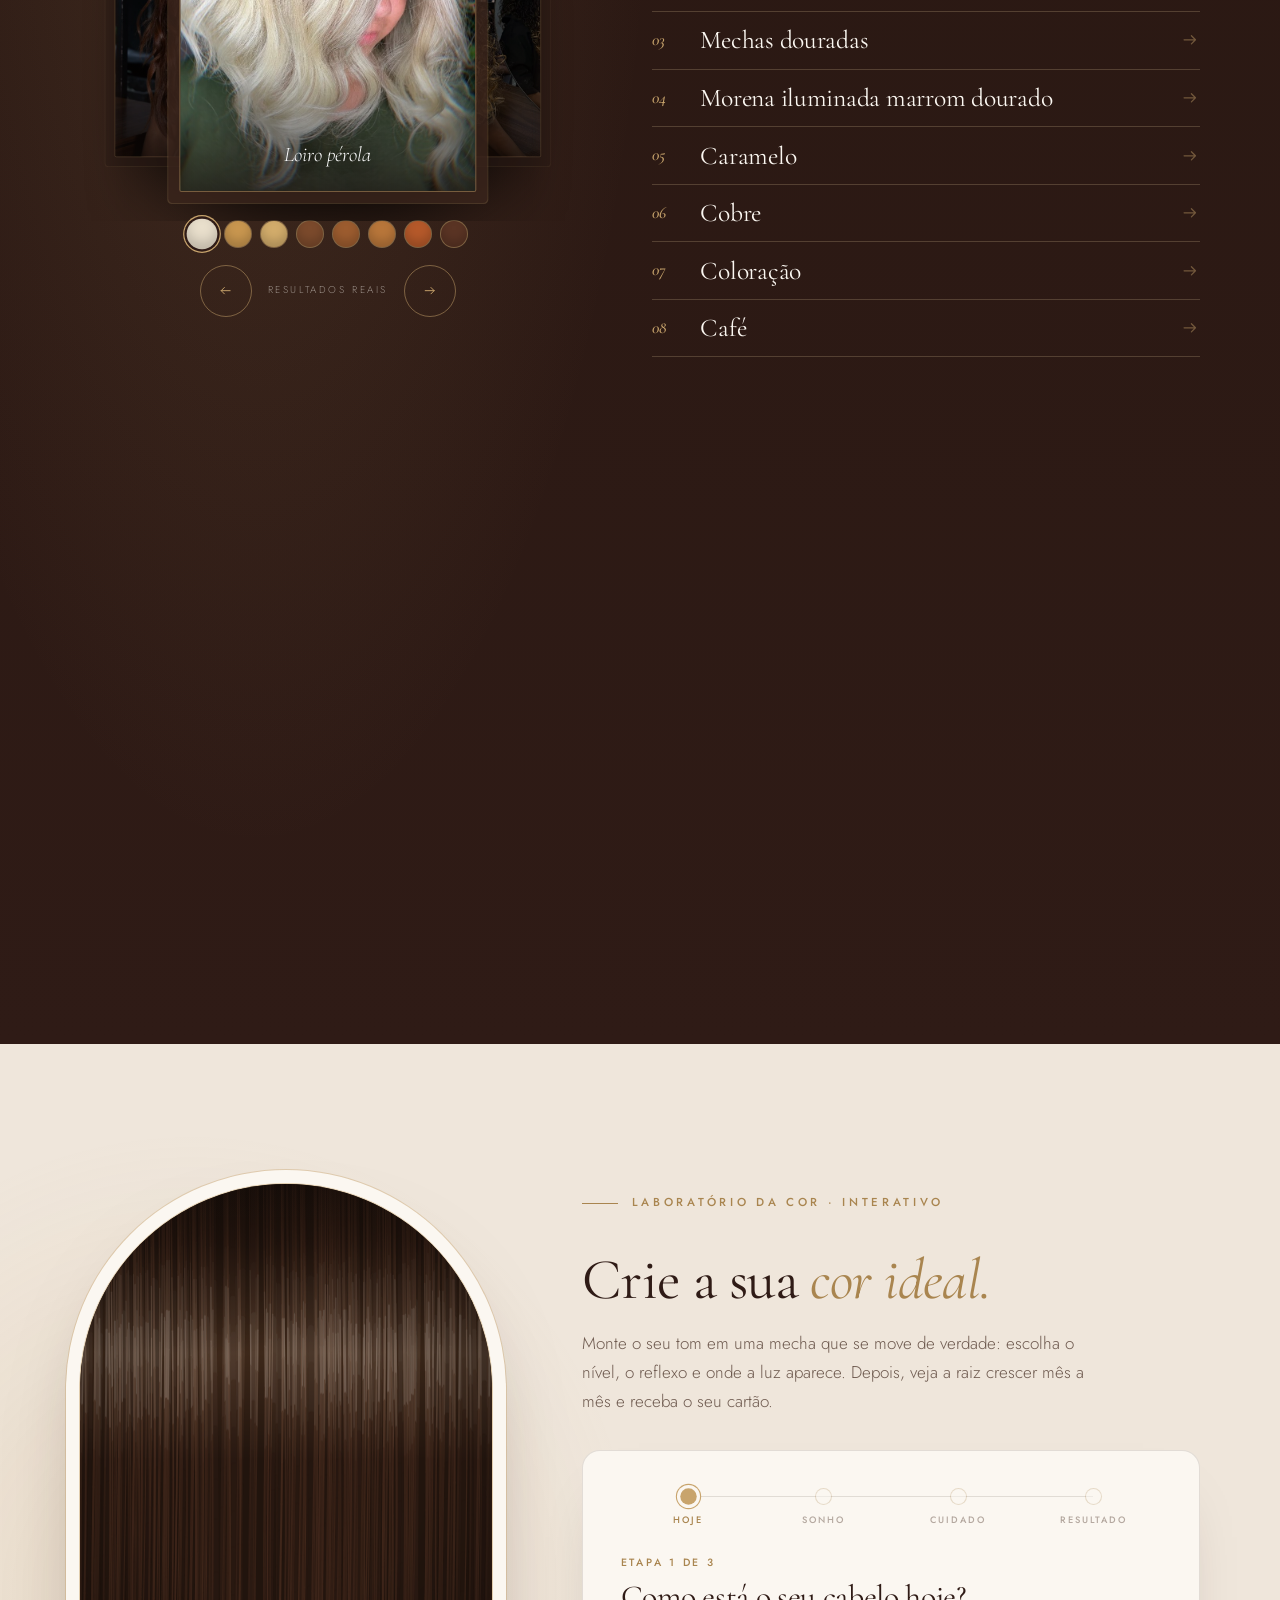
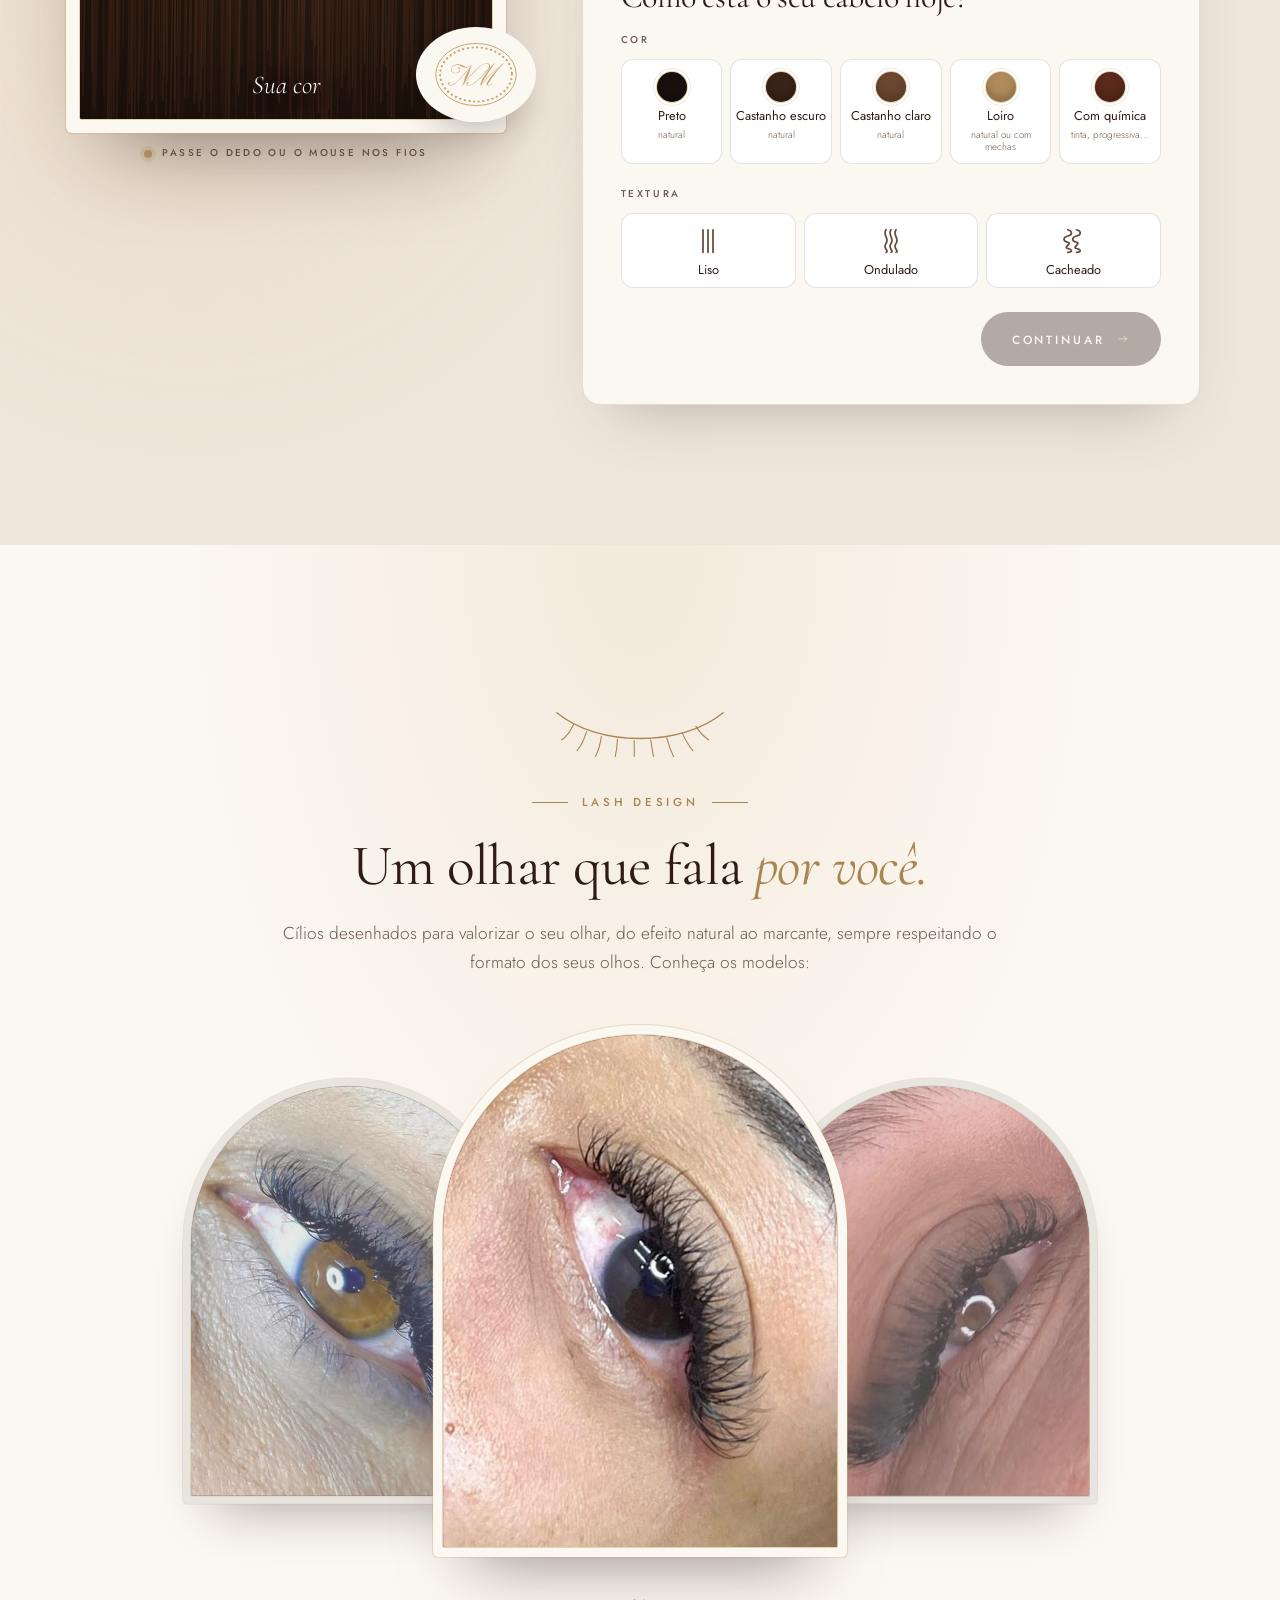
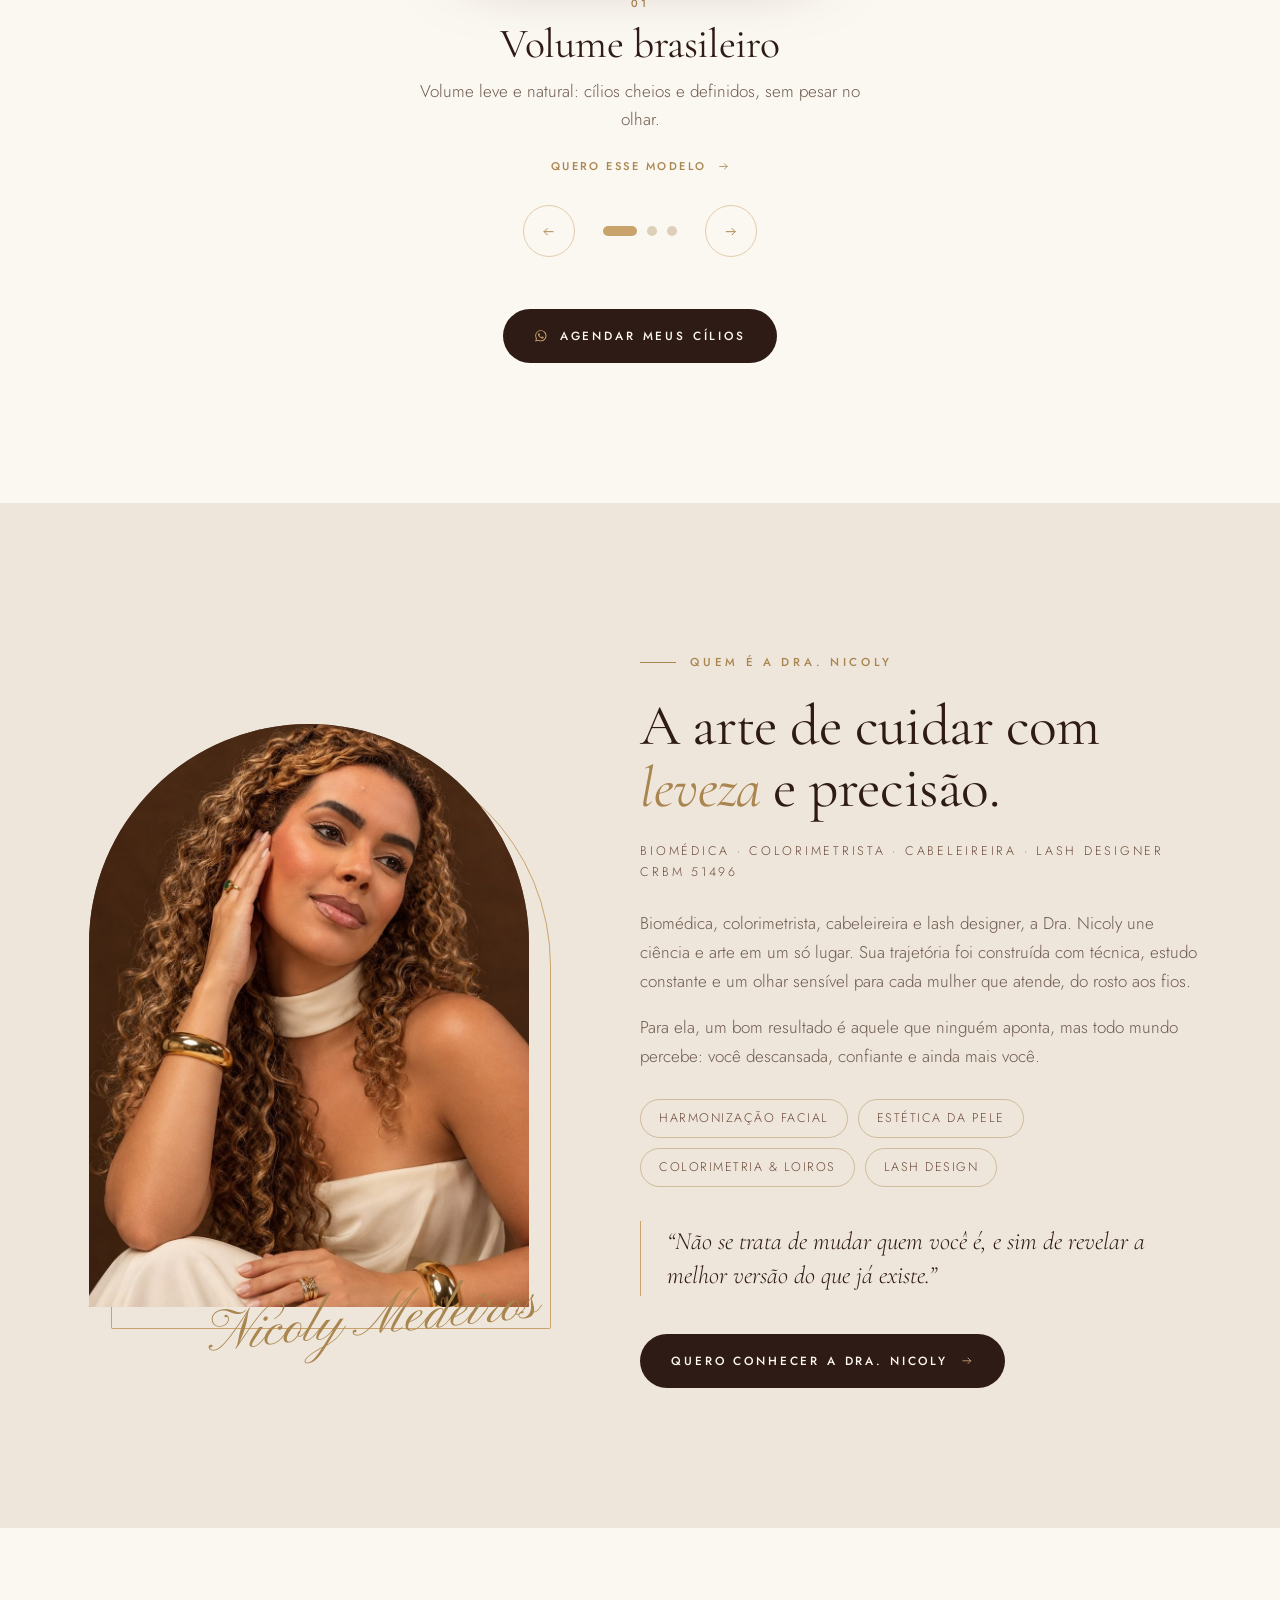
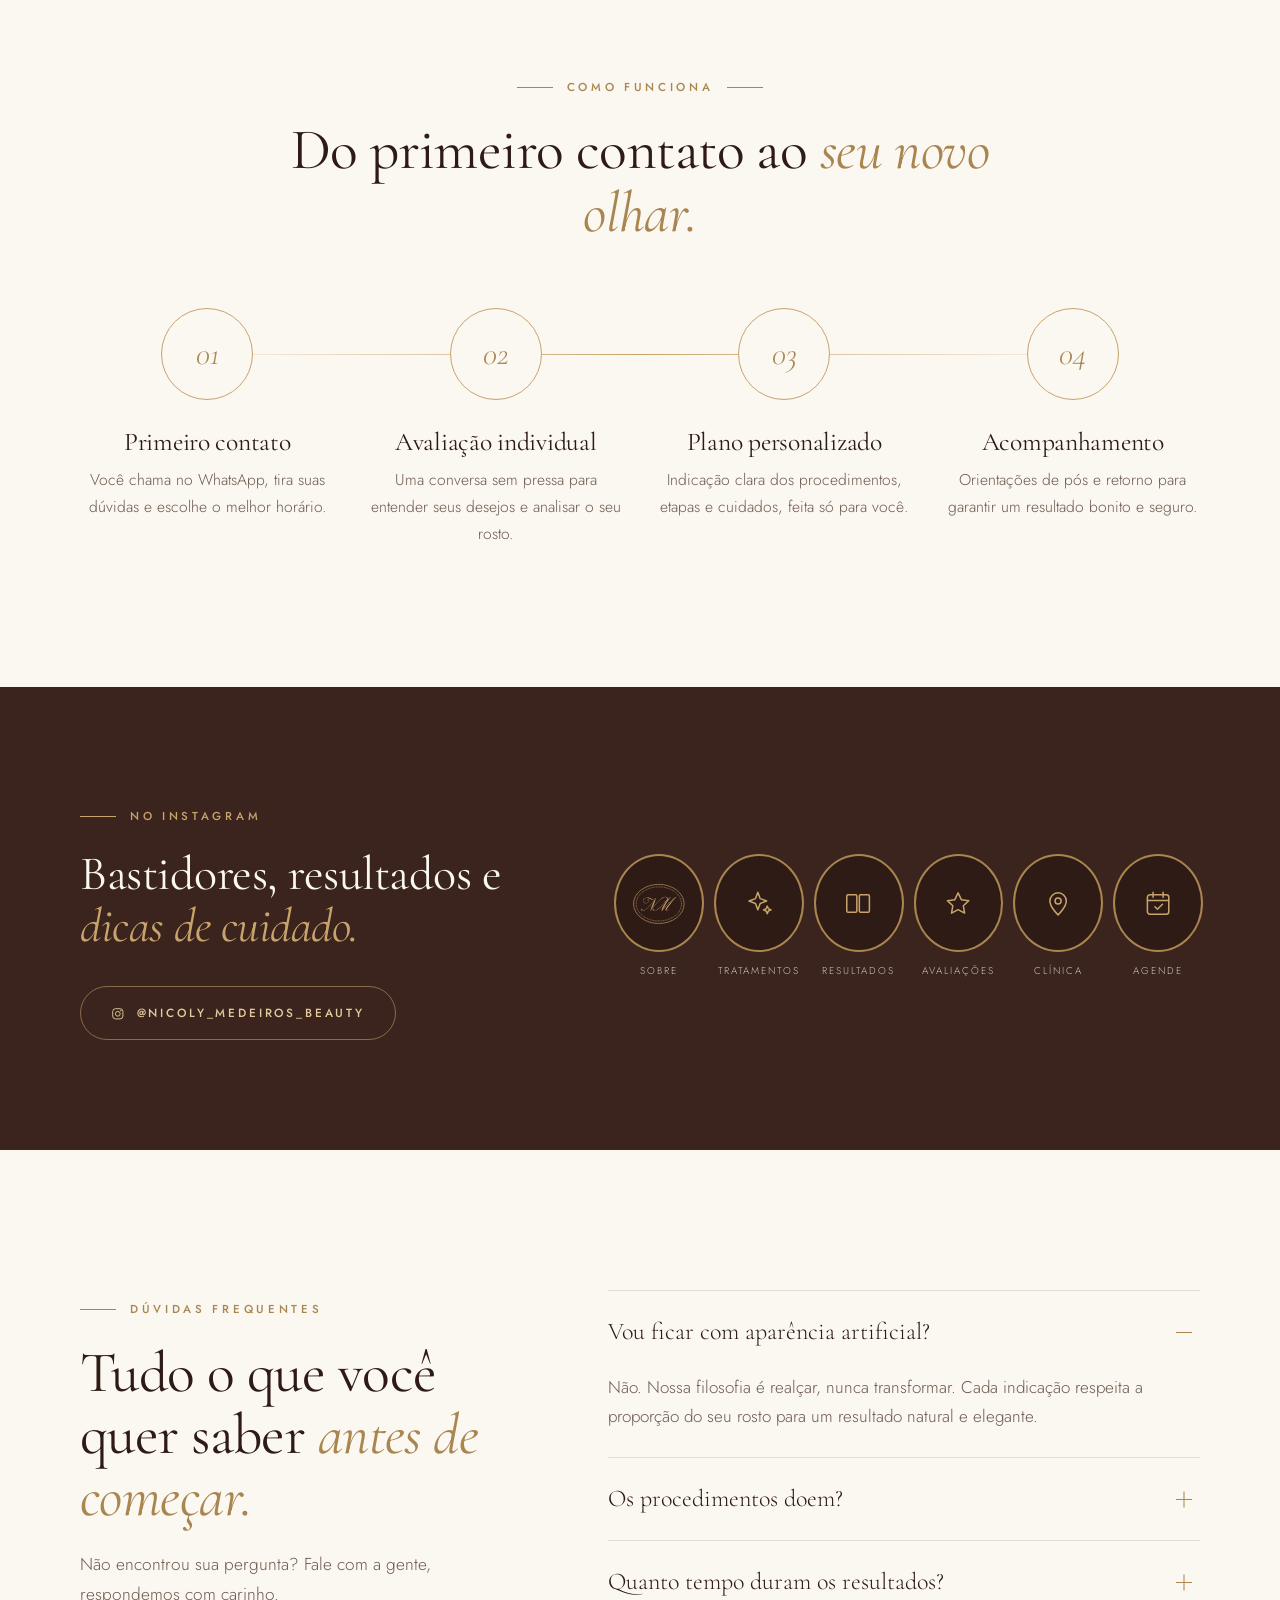
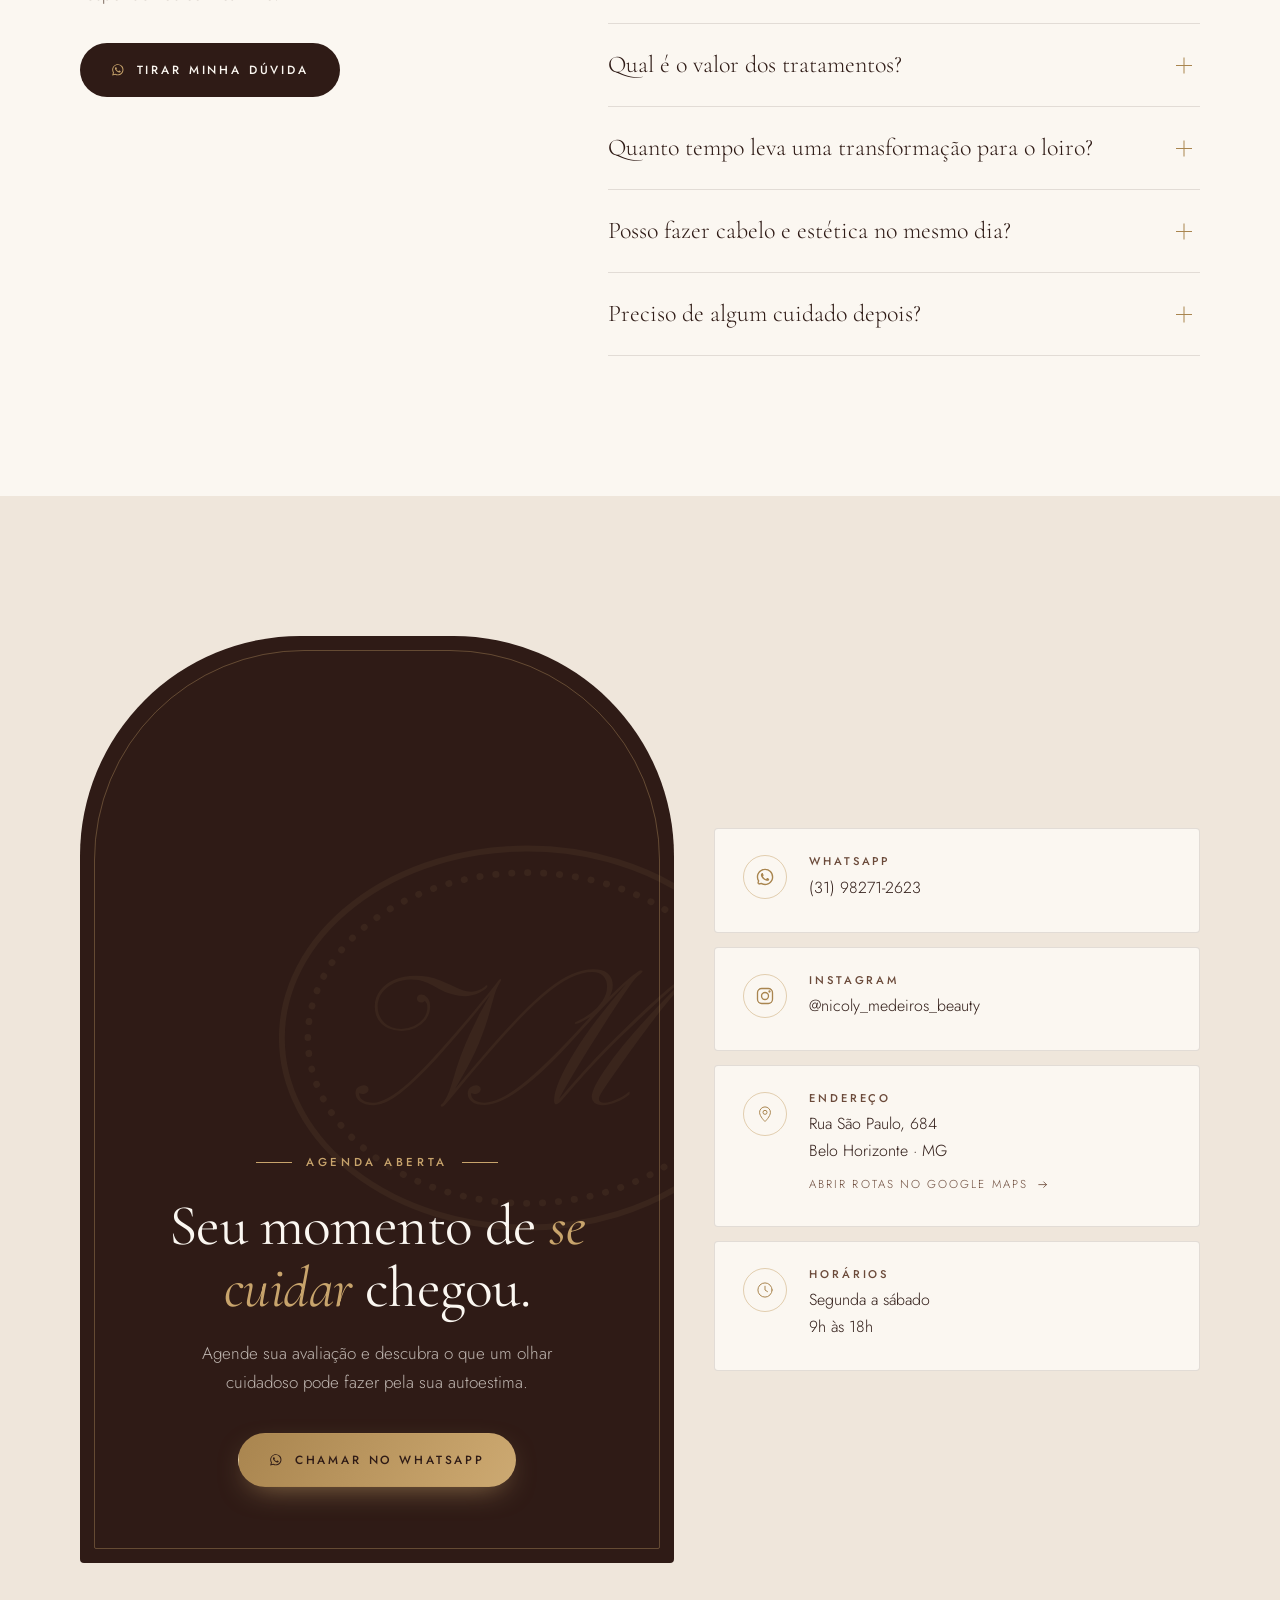
==== commit c61ff765: "Laboratório da cor: mecha gerada por código com física e luz interativas, simulador de raiz e cartão" ====
--- a/index.html
+++ b/index.html
@@ -21,7 +21,7 @@
   <link rel="preconnect" href="https://fonts.googleapis.com">
   <link rel="preconnect" href="https://fonts.gstatic.com" crossorigin>
   <link href="https://fonts.googleapis.com/css2?family=Cormorant+Garamond:ital,wght@0,400;0,500;0,600;1,400;1,500&family=Jost:wght@300;400;500&family=Pinyon+Script&display=swap" rel="stylesheet">
-  <link rel="stylesheet" href="assets/css/style.css?v=202611232001">
+  <link rel="stylesheet" href="assets/css/style.css?v=202611240817">
   <script type="application/ld+json">
 {
   "@context": "https://schema.org",
@@ -558,42 +558,35 @@
 <!-- ============ TESTE: DESCUBRA SUA COR ============ -->
 <section class="section quiz qz" id="teste">
   <div class="container quiz__grid">
-    <div class="quiz__visual reveal" aria-hidden="true">
-      <div class="qz-arch" data-qz-arch>
-        <div class="qz-arch__base"></div>
-        <img class="qz-arch__photo" data-qz-photo="perola" src="assets/img/cor-perola.jpg" alt="" loading="lazy">
-        <img class="qz-arch__photo" data-qz-photo="mel" src="assets/img/cor-mel.jpg" alt="" loading="lazy">
-        <img class="qz-arch__photo" data-qz-photo="mechas-douradas" src="assets/img/cor-mechas-douradas.jpg" alt="" loading="lazy">
-        <img class="qz-arch__photo" data-qz-photo="marrom-dourado" src="assets/img/cor-marrom-dourado.jpg" alt="" loading="lazy">
-        <img class="qz-arch__photo" data-qz-photo="caramelo" src="assets/img/cor-caramelo.jpg" alt="" loading="lazy">
-        <img class="qz-arch__photo" data-qz-photo="cobre" src="assets/img/cor-cobre.jpg" alt="" loading="lazy">
-        <img class="qz-arch__photo" data-qz-photo="coloracao" src="assets/img/cor-coloracao.jpg" alt="" loading="lazy">
-        <img class="qz-arch__photo" data-qz-photo="cafe" src="assets/img/cor-cafe.jpg" alt="" loading="lazy">
-        <p class="qz-arch__name" data-qz-name>Sua cor</p>
-      </div>
-      <svg class="quiz__mono"><use href="#mono"/></svg>
+    <div class="quiz__visual reveal">
+      <div class="qz-lab">
+        <canvas class="qz-lab__canvas" data-qz-canvas aria-label="Mecha de cabelo interativa mostrando a cor escolhida" role="img"></canvas>
+        <p class="qz-lab__name" data-qz-name>Sua cor</p>
+      </div>
+      <p class="qz-lab__hint"><span></span>Passe o dedo ou o mouse nos fios</p>
+      <svg class="quiz__mono" aria-hidden="true"><use href="#mono"/></svg>
     </div>
 
     <div class="quiz__panel reveal">
-      <p class="eyebrow">Teste interativo · 1 minuto</p>
-      <h2>Descubra a sua <em>cor ideal.</em></h2>
-      <p class="quiz__intro">Escolha o resultado dos seus sonhos, veja como ele cresce mês a mês e receba o seu cartão com a indicação da Dra. Nicoly.</p>
+      <p class="eyebrow">Laboratório da cor · interativo</p>
+      <h2>Crie a sua <em>cor ideal.</em></h2>
+      <p class="quiz__intro">Monte o seu tom em uma mecha que se move de verdade: escolha o nível, o reflexo e onde a luz aparece. Depois, veja a raiz crescer mês a mês e receba o seu cartão.</p>
 
       <div class="qz-box" data-qz>
-        <ol class="qz-dots" aria-label="Etapas do teste">
+        <ol class="qz-dots" aria-label="Etapas">
           <li><button type="button" data-qz-goto="0"><span></span>Hoje</button></li>
           <li><button type="button" data-qz-goto="1"><span></span>Sonho</button></li>
           <li><button type="button" data-qz-goto="2"><span></span>Cuidado</button></li>
           <li><button type="button" data-qz-goto="3"><span></span>Resultado</button></li>
         </ol>
-        <div class="qz-viewport" data-qz-viewport>
-          <div class="qz-track" data-qz-track>
+        <div class="qz-viewport">
+          <div class="qz-track">
 
             <div class="qz-step" data-qz-step="0">
               <p class="qz-count">Etapa 1 de 3</p>
               <h3 class="qz-q">Como está o seu cabelo hoje?</h3>
               <p class="qz-label">Cor</p>
-              <div class="qz-sws" role="group" aria-label="Cor do cabelo hoje"><button type="button" class="qz-sw" data-qz-base="preto" style="--c:#17100D" aria-pressed="false"><span class="qz-sw__dot"></span><b>Preto</b><small>natural</small></button><button type="button" class="qz-sw" data-qz-base="escuro" style="--c:#3A2318" aria-pressed="false"><span class="qz-sw__dot"></span><b>Castanho escuro</b><small>natural</small></button><button type="button" class="qz-sw" data-qz-base="claro" style="--c:#6B4630" aria-pressed="false"><span class="qz-sw__dot"></span><b>Castanho claro</b><small>natural</small></button><button type="button" class="qz-sw" data-qz-base="loiro" style="--c:#B08A5A" aria-pressed="false"><span class="qz-sw__dot"></span><b>Loiro</b><small>natural ou com mechas</small></button><button type="button" class="qz-sw" data-qz-base="quimica" style="--c:#7A3A24" aria-pressed="false"><span class="qz-sw__dot"></span><b>Com química</b><small>tinta, progressiva…</small></button></div>
+              <div class="qz-sws" role="group" aria-label="Cor do cabelo hoje"><button type="button" class="qz-sw" data-qz-base="preto" style="--c:#17100D" aria-pressed="false"><span class="qz-sw__dot"></span><b>Preto</b><small>natural</small></button><button type="button" class="qz-sw" data-qz-base="escuro" style="--c:#3A2318" aria-pressed="false"><span class="qz-sw__dot"></span><b>Castanho escuro</b><small>natural</small></button><button type="button" class="qz-sw" data-qz-base="claro" style="--c:#6B4630" aria-pressed="false"><span class="qz-sw__dot"></span><b>Castanho claro</b><small>natural</small></button><button type="button" class="qz-sw" data-qz-base="loiro" style="--c:#B08A5A" aria-pressed="false"><span class="qz-sw__dot"></span><b>Loiro</b><small>natural ou com mechas</small></button><button type="button" class="qz-sw" data-qz-base="quimica" style="--c:#5A2A1C" aria-pressed="false"><span class="qz-sw__dot"></span><b>Com química</b><small>tinta, progressiva…</small></button></div>
               <p class="qz-label">Textura</p>
               <div class="qz-texs" role="group" aria-label="Textura do cabelo"><button type="button" class="qz-tex" data-qz-tex="liso" aria-pressed="false"><svg viewBox="0 0 24 24" aria-hidden="true"><path d="M8 3v18M12 3v18M16 3v18"/></svg><b>Liso</b></button><button type="button" class="qz-tex" data-qz-tex="ondulado" aria-pressed="false"><svg viewBox="0 0 24 24" aria-hidden="true"><path d="M8 3c-3 4 3 7 0 11s3 6 0 7M12 3c-3 4 3 7 0 11s3 6 0 7M16 3c-3 4 3 7 0 11s3 6 0 7"/></svg><b>Ondulado</b></button><button type="button" class="qz-tex" data-qz-tex="cacheado" aria-pressed="false"><svg viewBox="0 0 24 24" aria-hidden="true"><path d="M7 3c4 1 4 4 0 5s-4 4 0 5-4 4 0 5 4 3 0 3M14 3c4 1 4 4 0 5s-4 4 0 5-4 4 0 5 4 3 0 3"/></svg><b>Cacheado</b></button></div>
               <div class="qz-actions"><button type="button" class="btn btn--dark" data-qz-next disabled>Continuar <svg class="ico"><use href="#i-arrow"/></svg></button></div>
@@ -601,43 +594,31 @@
 
             <div class="qz-step" data-qz-step="1">
               <p class="qz-count">Etapa 2 de 3</p>
-              <h3 class="qz-q">Qual resultado você sonha?</h3>
-              <p class="qz-sub">Toque na foto. São resultados reais do Atelier.</p>
-              <div class="qz-mosaic" role="group" aria-label="Resultado desejado"><button type="button" class="qz-tile" data-qz-dream="perola" aria-pressed="false"><img src="assets/img/cor-perola.jpg" alt="" loading="lazy"><span>Loiro pérola</span></button><button type="button" class="qz-tile" data-qz-dream="mel" aria-pressed="false"><img src="assets/img/cor-mel.jpg" alt="" loading="lazy"><span>Mel</span></button><button type="button" class="qz-tile" data-qz-dream="mechas-douradas" aria-pressed="false"><img src="assets/img/cor-mechas-douradas.jpg" alt="" loading="lazy"><span>Mechas douradas</span></button><button type="button" class="qz-tile" data-qz-dream="marrom-dourado" aria-pressed="false"><img src="assets/img/cor-marrom-dourado.jpg" alt="" loading="lazy"><span>Morena iluminada marrom dourado</span></button><button type="button" class="qz-tile" data-qz-dream="caramelo" aria-pressed="false"><img src="assets/img/cor-caramelo.jpg" alt="" loading="lazy"><span>Caramelo</span></button><button type="button" class="qz-tile" data-qz-dream="cobre" aria-pressed="false"><img src="assets/img/cor-cobre.jpg" alt="" loading="lazy"><span>Cobre</span></button><button type="button" class="qz-tile" data-qz-dream="coloracao" aria-pressed="false"><img src="assets/img/cor-coloracao.jpg" alt="" loading="lazy"><span>Coloração</span></button><button type="button" class="qz-tile" data-qz-dream="cafe" aria-pressed="false"><img src="assets/img/cor-cafe.jpg" alt="" loading="lazy"><span>Café</span></button></div>
-              <div class="qz-actions"><button type="button" class="qz-back" data-qz-back>← Voltar</button><button type="button" class="btn btn--dark" data-qz-next disabled>Continuar <svg class="ico"><use href="#i-arrow"/></svg></button></div>
+              <h3 class="qz-q">Monte a cor dos seus sonhos</h3>
+              <p class="qz-label qz-label--row">Nível de claridade <b data-qz-levelname></b></p>
+              <input type="range" min="1" max="10" step="1" value="8" class="qz-range qz-range--level" data-qz-level aria-label="Nível de claridade, de 1 (preto) a 10 (loiro claríssimo)">
+              <div class="qz-ticks qz-ticks--10" aria-hidden="true"><span>1</span><span>2</span><span>3</span><span>4</span><span>5</span><span>6</span><span>7</span><span>8</span><span>9</span><span>10</span></div>
+              <p class="qz-label">Reflexo</p>
+              <div class="qz-chips" role="group" aria-label="Reflexo"><button type="button" class="qz-chip" data-qz-reflexo="natural" aria-pressed="false"><span style="--c:#8A5A36"></span>Natural</button><button type="button" class="qz-chip" data-qz-reflexo="dourado" aria-pressed="false"><span style="--c:#D9A447"></span>Dourado</button><button type="button" class="qz-chip" data-qz-reflexo="acobreado" aria-pressed="false"><span style="--c:#B9572A"></span>Acobreado</button><button type="button" class="qz-chip" data-qz-reflexo="perolado" aria-pressed="false"><span style="--c:#E9E1E4"></span>Perolado</button><button type="button" class="qz-chip" data-qz-reflexo="cinza" aria-pressed="false"><span style="--c:#ADA9A2"></span>Cinza</button></div>
+              <p class="qz-label">Onde fica a luz</p>
+              <div class="qz-techs" role="group" aria-label="Técnica" data-qz-techs><button type="button" class="qz-tech" data-qz-tecnica="global" aria-pressed="false"><span class="qz-tech__bar" style="background:linear-gradient(180deg,var(--d) 0 100%)"></span><b>Cor global</b><small>da raiz às pontas</small></button><button type="button" class="qz-tech" data-qz-tecnica="esfumada" aria-pressed="false"><span class="qz-tech__bar" style="background:linear-gradient(180deg,var(--b) 0 12%,var(--d) 42%)"></span><b>Raiz esfumada</b><small>nasce suave da raiz</small></button><button type="button" class="qz-tech" data-qz-tecnica="mechas" aria-pressed="false"><span class="qz-tech__bar" style="background:repeating-linear-gradient(90deg,var(--b) 0 5px,var(--d) 5px 9px)"></span><b>Mechas</b><small>fios de luz</small></button><button type="button" class="qz-tech" data-qz-tecnica="pontas" aria-pressed="false"><span class="qz-tech__bar" style="background:linear-gradient(180deg,var(--b) 0 45%,var(--d) 85%)"></span><b>Pontas iluminadas</b><small>luz no comprimento</small></button></div>
+              <div class="qz-actions"><button type="button" class="qz-back" data-qz-back>← Voltar</button><button type="button" class="btn btn--dark" data-qz-next>Continuar <svg class="ico"><use href="#i-arrow"/></svg></button></div>
             </div>
 
             <div class="qz-step" data-qz-step="2">
               <p class="qz-count">Etapa 3 de 3</p>
               <h3 class="qz-q">De quanto em quanto tempo você quer cuidar?</h3>
-              <div class="qz-sim">
-                <div class="qz-lock">
-                  <svg viewBox="0 0 120 400" aria-hidden="true">
-                    <defs>
-                      <linearGradient id="qzGrad" x1="0" y1="0" x2="0" y2="1" data-qz-grad></linearGradient>
-                      <clipPath id="qzClip"><path data-qz-lockclip/></clipPath>
-                    </defs>
-                    <path data-qz-lock fill="url(#qzGrad)"/>
-                    <g clip-path="url(#qzClip)" data-qz-fibers fill="none" stroke-linecap="round"></g>
-                    <g data-qz-marker>
-                      <line x1="0" x2="120" stroke="#C8A46C" stroke-width="1.2" stroke-dasharray="3 3"/>
-                    </g>
-                  </svg>
-                  <p class="qz-lock__cap" data-qz-rootcap>raiz natural</p>
-                </div>
-                <div class="qz-ctrl">
-                  <p class="qz-months"><span>A cada</span> <b data-qz-mout>3</b> <span data-qz-munit>meses</span></p>
-                  <input type="range" min="1" max="6" step="1" value="3" class="qz-range" data-qz-months aria-label="Meses entre um cuidado e outro">
-                  <div class="qz-ticks" aria-hidden="true"><span>1</span><span>2</span><span>3</span><span>4</span><span>5</span><span>6</span></div>
-                  <p class="qz-tip" data-qz-tip></p>
-                </div>
-              </div>
+              <p class="qz-sub">Arraste e veja a raiz natural crescer na mecha.</p>
+              <p class="qz-months"><span>A cada</span> <b data-qz-mout>3</b> <span data-qz-munit>meses</span></p>
+              <input type="range" min="1" max="6" step="1" value="3" class="qz-range" data-qz-months aria-label="Meses entre um cuidado e outro">
+              <div class="qz-ticks" aria-hidden="true"><span>1</span><span>2</span><span>3</span><span>4</span><span>5</span><span>6</span></div>
+              <p class="qz-tip" data-qz-tip></p>
               <div class="qz-actions"><button type="button" class="qz-back" data-qz-back>← Voltar</button><button type="button" class="btn btn--dark" data-qz-next>Ver meu resultado <svg class="ico"><use href="#i-arrow"/></svg></button></div>
             </div>
 
             <div class="qz-step" data-qz-step="3">
               <div class="qz-card">
-                <div class="qz-card__photo"><img data-qz-cphoto alt="" src="assets/img/cor-perola.jpg" loading="lazy"></div>
+                <div class="qz-card__photo"><img data-qz-cimg alt=""></div>
                 <div class="qz-card__body">
                   <p class="qz-count">Seu tom ideal</p>
                   <h3 class="qz-card__name" data-qz-cname></h3>
@@ -653,9 +634,9 @@
               <div class="qz-actions qz-actions--result">
                 <a class="btn btn--gold" data-qz-wa target="_blank" rel="noopener"><svg class="ico"><use href="#i-wa"/></svg>Quero esse resultado</a>
                 <button type="button" class="btn btn--ghost-dark" data-qz-save><svg class="ico" viewBox="0 0 24 24"><path fill="none" stroke="currentColor" stroke-width="1.6" stroke-linecap="round" stroke-linejoin="round" d="M12 4v11m-5-5 5 5 5-5M5 20h14"/></svg>Salvar meu cartão</button>
-                <button type="button" class="qz-back" data-qz-restart>Refazer o teste</button>
+                <button type="button" class="qz-back" data-qz-restart>Refazer</button>
               </div>
-              <p class="quiz__note">Resultado indicativo. A indicação final é feita na avaliação presencial, de acordo com o histórico e a saúde dos seus fios.</p>
+              <p class="quiz__note">Simulação ilustrativa. A indicação final é feita na avaliação presencial, de acordo com o histórico e a saúde dos seus fios.</p>
             </div>
 
           </div>
@@ -908,7 +889,8 @@
   <svg class="ico"><use href="#i-wa"/></svg><span>Agendar</span>
 </a>
 
-<script src="assets/js/main.js?v=202611232001" defer></script>
+<script src="assets/js/hairlab.js?v=202611240817" defer></script>
+<script src="assets/js/main.js?v=202611240817" defer></script>
 <dialog class="vmodal" id="vmodal" aria-label="Vídeo do procedimento">
   <button type="button" class="vmodal__close" data-vclose aria-label="Fechar vídeo">&times;</button>
   <video class="vmodal__video" controls playsinline></video>
--- a/assets/css/style.css
+++ b/assets/css/style.css
@@ -44,6 +44,7 @@
   background: var(--marfim);
   -webkit-font-smoothing: antialiased;
   overflow-x: hidden;
+  overflow-x: clip; /* corta sem virar área de rolagem: mantém os elementos fixos (sticky) funcionando */
 }
 img { max-width: 100%; display: block; }
 a { color: inherit; text-decoration: none; }
@@ -1255,6 +1256,70 @@
   .qz-dots button { font-size: .5rem; letter-spacing: .14em; }
 }
 
+/* ---------- Laboratório da cor: mecha gerada por código ---------- */
+.qz-lab {
+  position: relative; aspect-ratio: 4 / 5.2; border-radius: 999px 999px 8px 8px; overflow: hidden; background: #1C110D;
+  box-shadow: 0 0 0 1px rgba(200, 164, 108, .5), 0 0 0 14px var(--marfim), 0 0 0 15px rgba(200, 164, 108, .4), 0 50px 90px -30px rgba(47, 27, 22, .55);
+}
+.qz-lab__canvas { display: block; width: 100%; height: 100%; touch-action: pan-y; cursor: grab; }
+.qz-lab__name {
+  position: absolute; left: 16px; right: 16px; bottom: 20px; margin: 0; text-align: center; pointer-events: none;
+  font-family: var(--serif); font-style: italic; font-size: 1.6rem; line-height: 1.15; color: #fff; text-shadow: 0 2px 18px rgba(0, 0, 0, .55);
+}
+.qz-lab__hint {
+  display: flex; align-items: center; justify-content: center; gap: 10px; margin: 26px 0 0;
+  font-size: .62rem; font-weight: 500; letter-spacing: .24em; text-transform: uppercase; color: var(--texto-suave);
+}
+.qz-lab__hint span { width: 8px; height: 8px; border-radius: 50%; background: var(--dourado); box-shadow: 0 0 0 4px rgba(200, 164, 108, .22); animation: labPulse 2.4s ease-in-out infinite; }
+@keyframes labPulse { 50% { box-shadow: 0 0 0 8px rgba(200, 164, 108, 0); } }
+
+.qz-label--row { display: flex; justify-content: space-between; gap: 10px; align-items: baseline; }
+.qz-label--row b { font-weight: 500; letter-spacing: .06em; text-transform: none; font-size: .82rem; color: var(--dourado-escuro); }
+.qz-range--level { background: linear-gradient(90deg, #0E0B0A, #2E1D15 22%, #6A4128 44%, #A87A4C 66%, #DDBE8E 88%, #EEDDBB); height: 10px; }
+.qz-ticks--10 { margin-bottom: 20px; }
+
+.qz-chips { display: flex; flex-wrap: wrap; gap: 8px; margin-bottom: 20px; }
+.qz-chip {
+  display: inline-flex; align-items: center; gap: 8px; padding: 8px 14px 8px 8px; border-radius: 99px; cursor: pointer;
+  border: 1px solid var(--linha); background: #fff; font: inherit; font-size: .84rem; color: var(--texto);
+  transition: border-color .3s, background .3s, box-shadow .3s;
+}
+.qz-chip span { width: 20px; height: 20px; border-radius: 50%; background: var(--c); box-shadow: 0 0 0 1px rgba(200, 164, 108, .5), inset 0 -3px 5px rgba(0, 0, 0, .18); }
+.qz-chip:hover { border-color: var(--dourado); }
+.qz-chip[aria-pressed="true"] { border-color: var(--dourado); background: rgba(200, 164, 108, .14); box-shadow: 0 0 0 1px var(--dourado); }
+
+.qz-techs { display: grid; grid-template-columns: repeat(4, 1fr); gap: 8px; }
+.qz-tech {
+  display: flex; flex-direction: column; align-items: center; gap: 5px; padding: 10px 6px; border-radius: 12px; cursor: pointer; text-align: center;
+  border: 1px solid var(--linha); background: #fff; font: inherit; color: var(--texto);
+  transition: border-color .3s, background .3s, transform .4s var(--ease), box-shadow .3s;
+}
+.qz-tech:hover { border-color: var(--dourado); transform: translateY(-2px); }
+.qz-tech[aria-pressed="true"] { border-color: var(--dourado); background: rgba(200, 164, 108, .12); box-shadow: 0 0 0 1px var(--dourado); }
+.qz-tech__bar { width: 26px; height: 46px; border-radius: 13px 13px 6px 6px; box-shadow: inset 0 0 0 1px rgba(0, 0, 0, .12); }
+.qz-tech b { font-weight: 400; font-size: .78rem; line-height: 1.2; }
+.qz-tech small { font-size: .62rem; color: var(--texto-suave); line-height: 1.2; }
+
+.qz .qz-sub { margin: -8px 0 14px; }
+.qz-card__photo img { background: #1C110D; }
+
+@media (max-width: 1080px) {
+  /* no celular a mecha fica fixa no topo enquanto a cliente escolhe */
+  .qz .quiz__visual {
+    position: sticky; top: calc(var(--header-h) - 1px); z-index: 3; max-width: none; justify-self: stretch;
+    padding: 14px 0 18px; margin: 0 calc(var(--gutter) * -1);
+    background: var(--areia);
+  }
+  .qz .quiz__visual::after { content: ""; position: absolute; left: 0; right: 0; top: 100%; height: 22px; background: linear-gradient(180deg, var(--areia), rgba(239, 230, 219, 0)); pointer-events: none; }
+  .qz-lab { width: auto; height: min(36vh, 300px); aspect-ratio: 4 / 5.2; margin: 0 auto; box-shadow: 0 0 0 1px rgba(200, 164, 108, .5), 0 0 0 8px var(--marfim), 0 0 0 9px rgba(200, 164, 108, .4), 0 24px 40px -24px rgba(47, 27, 22, .5); }
+  .qz-lab__name { font-size: 1.15rem; bottom: 12px; }
+  .qz-lab__hint { margin-top: 12px; }
+  .qz .quiz__mono { display: none; }
+}
+@media (max-width: 640px) {
+  .qz-techs { grid-template-columns: repeat(2, 1fr); }
+}
+
 /* ---------- Hero com vídeo (ativa sozinho quando assets/video/hero.mp4 existe) ---------- */
 .hero__video { position: absolute; inset: 0; opacity: 0; transition: opacity 1.4s var(--ease); pointer-events: none; }
 .hero__video video { width: 100%; height: 100%; object-fit: cover; object-position: 70% 50%; display: block; }
